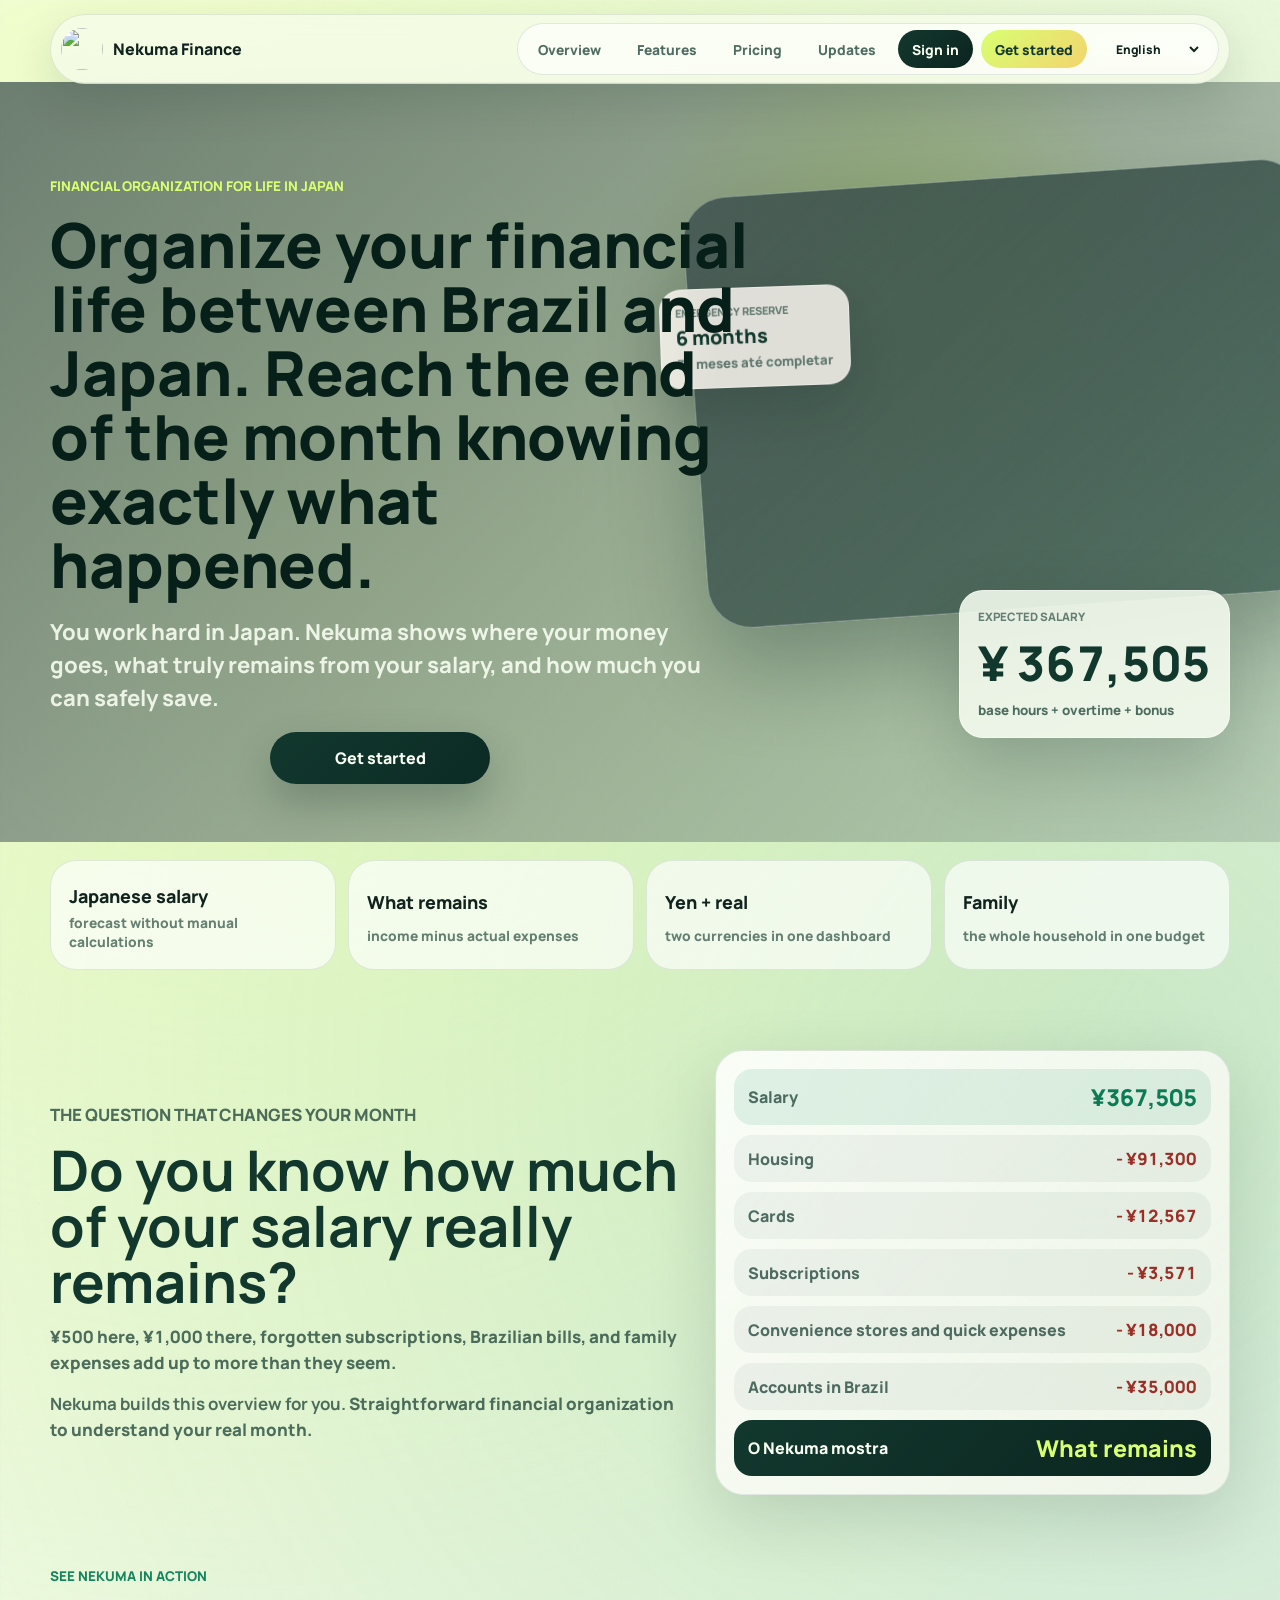
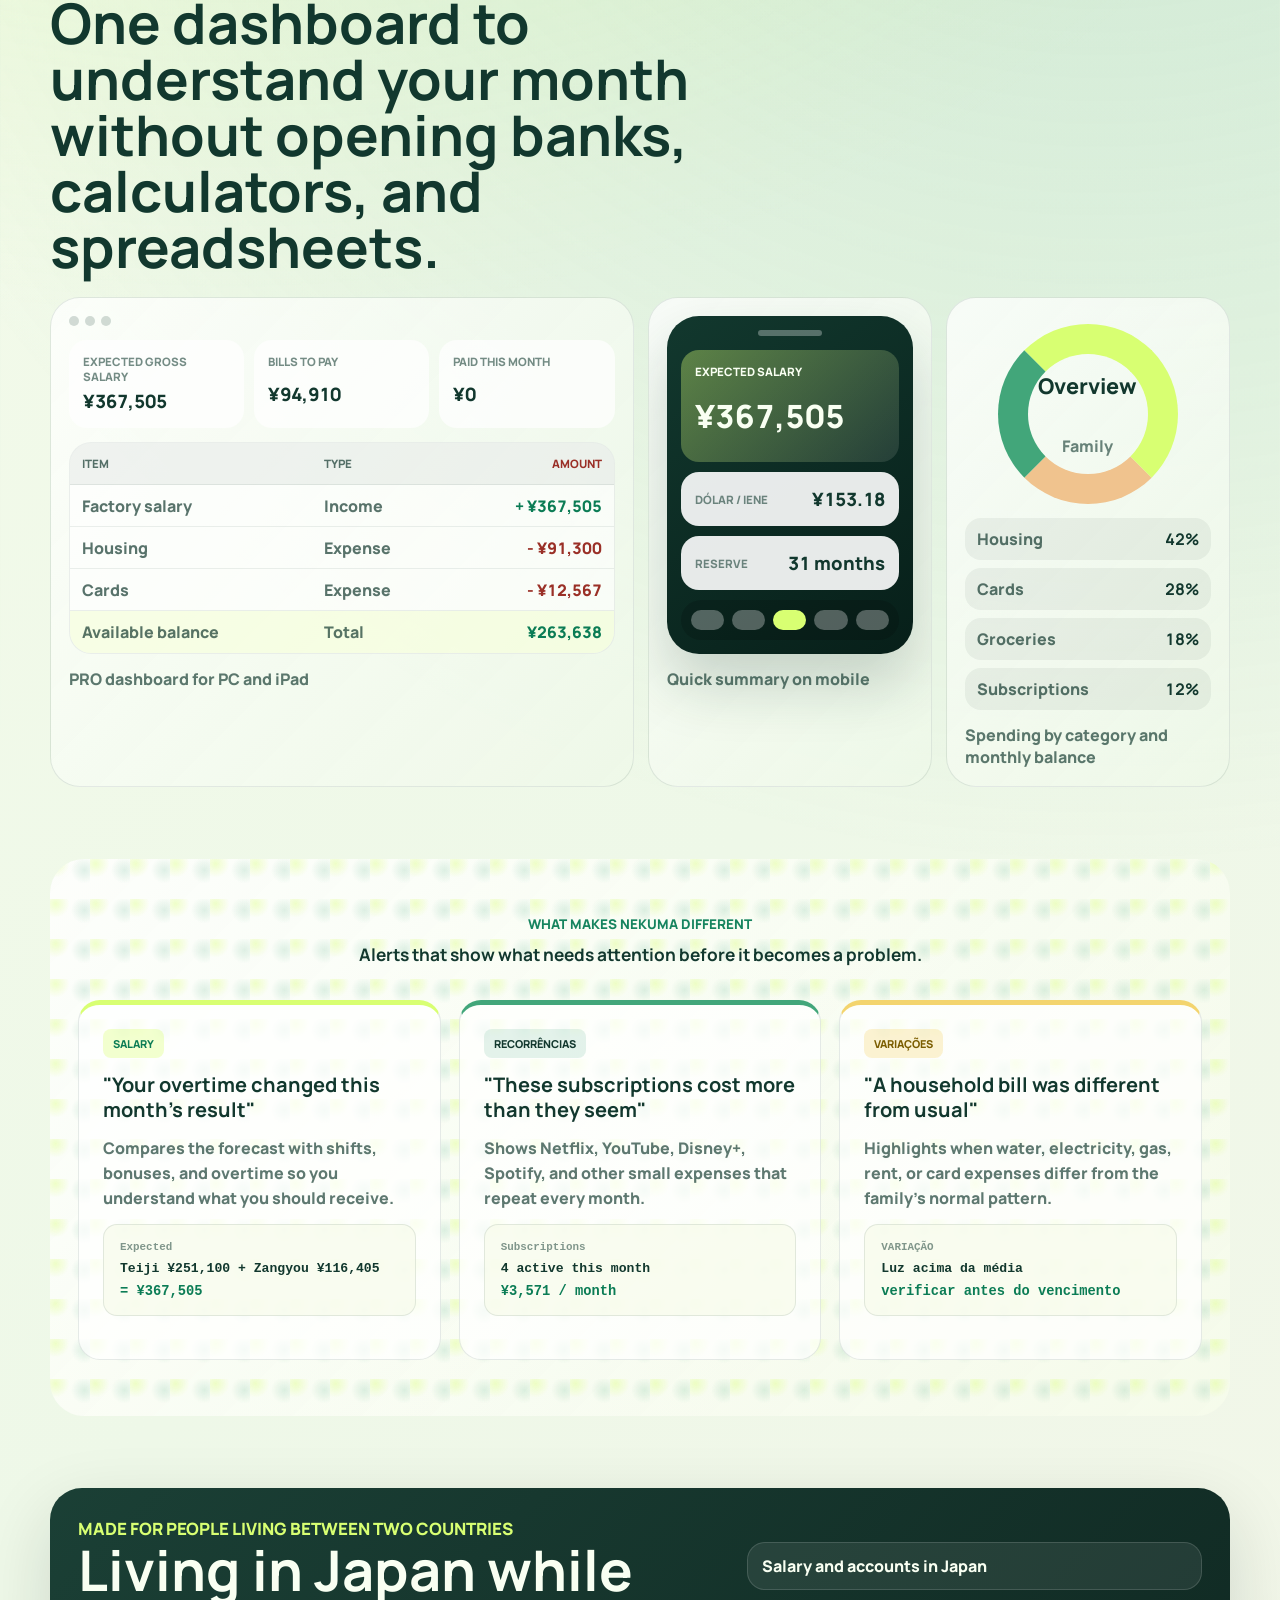
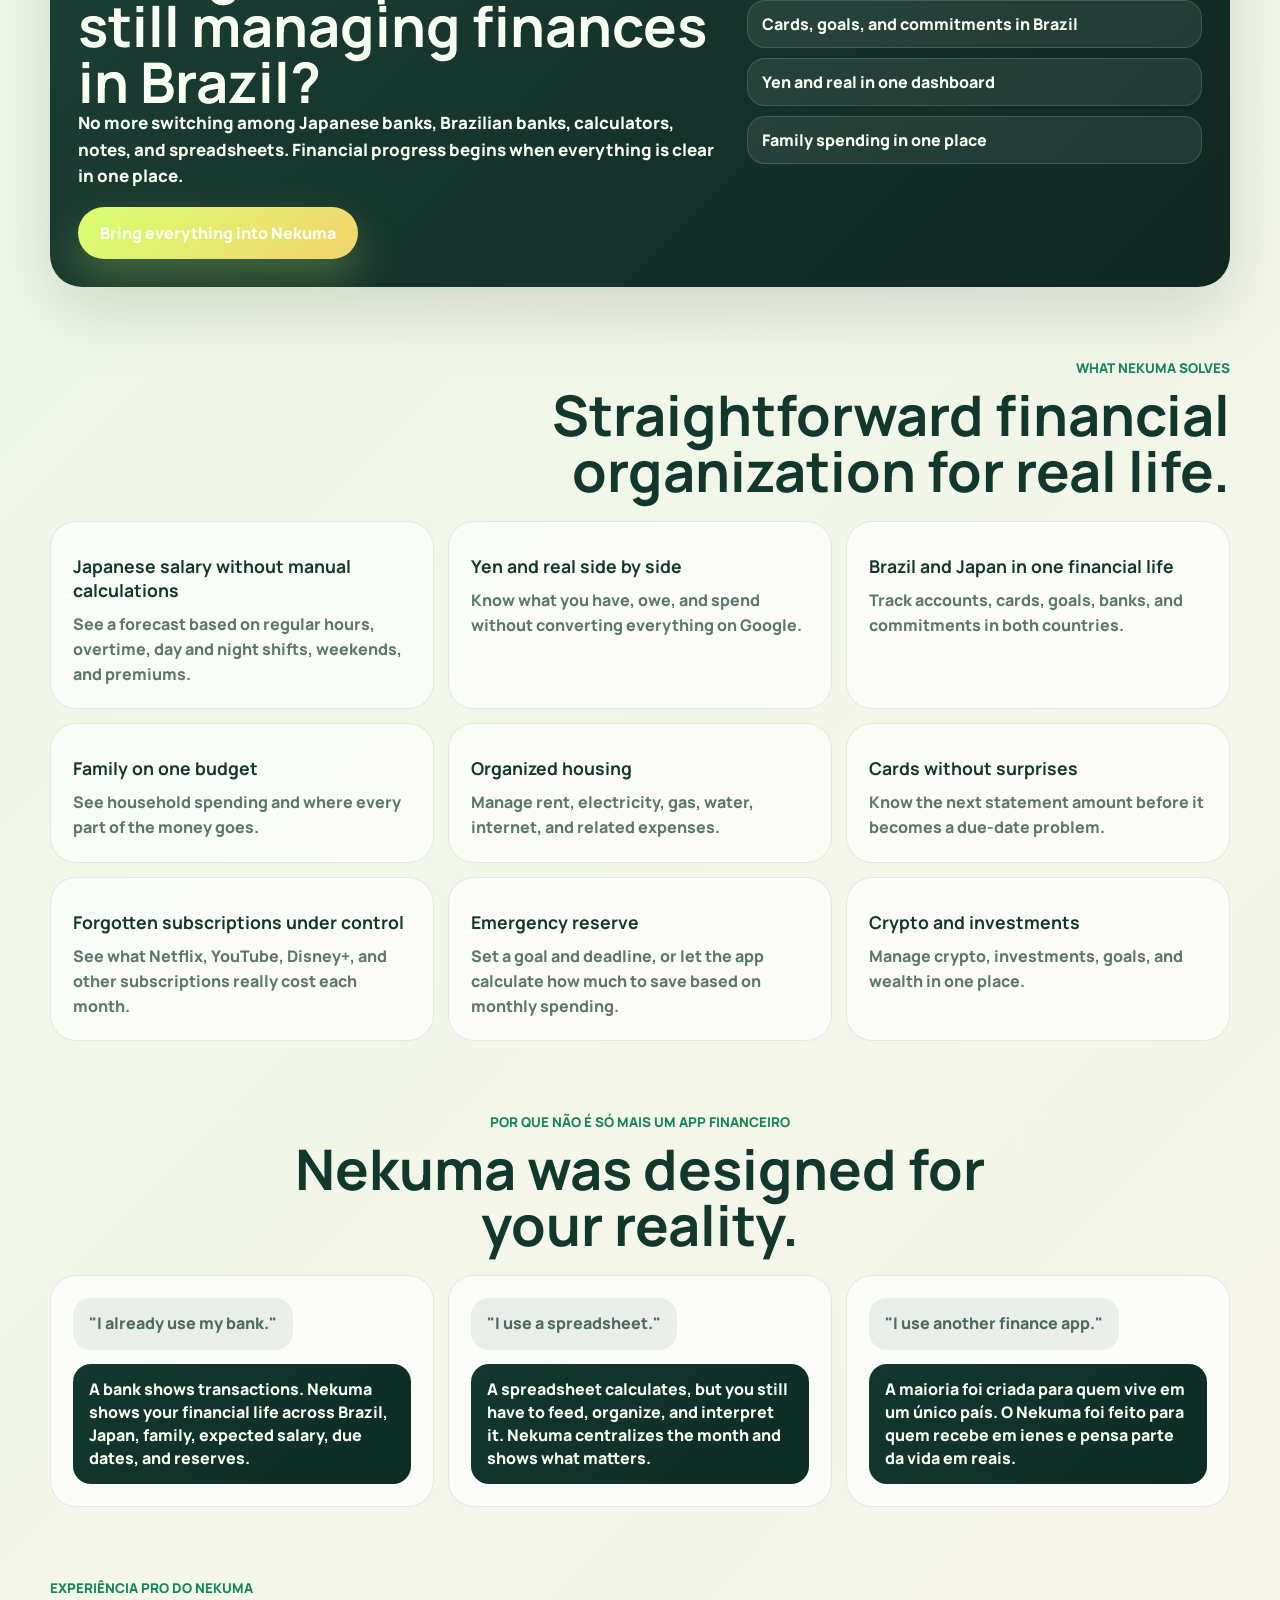
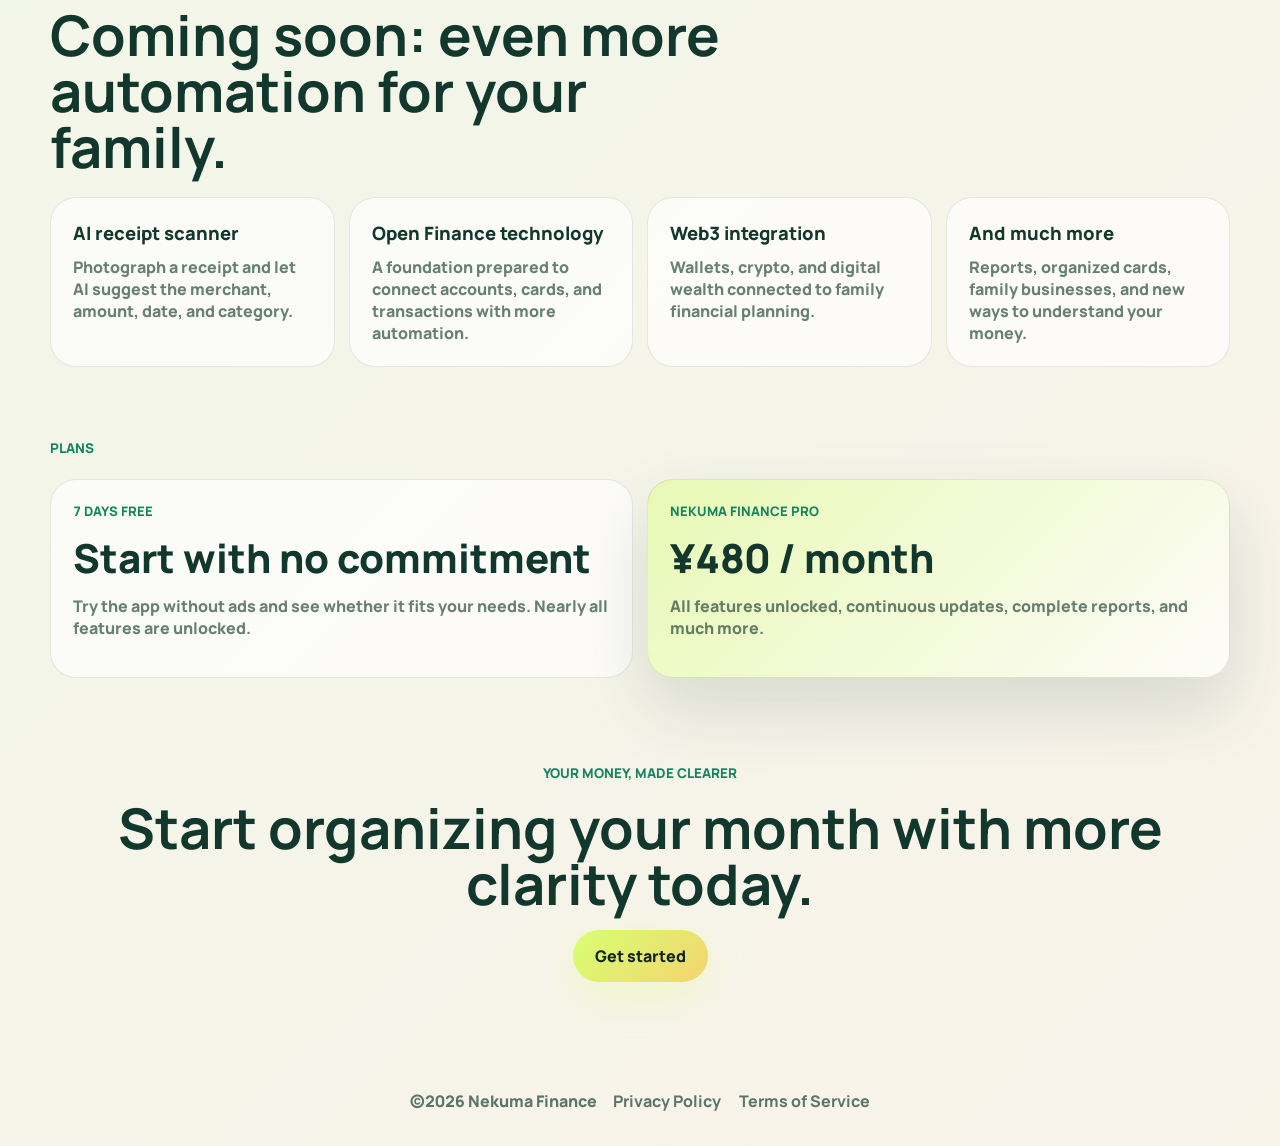
==== outputs/finance-pwa/index.html @ ac700a94 "Restrict app to official domains and redirect legacy URLs" ====
<!doctype html>
<html lang="pt-BR">
  <head>
    <meta charset="utf-8" />
    <script>
      if (["nekumafinance.app", "app.nekumafinance.app"].includes(window.location.hostname) && /(?:^#|&)(?:access_token|refresh_token|type=recovery)=?/.test(window.location.hash)) {
        window.location.replace("https://app.nekumafinance.app/app" + window.location.search + window.location.hash);
      } else if (!new URLSearchParams(window.location.search).has("home") && (window.location.hostname === "app.nekumafinance.app" || window.matchMedia("(display-mode: standalone)").matches || navigator.standalone)) {
        window.location.replace("./app.html" + (window.location.search || "?auth=login") + window.location.hash);
      }
    </script>
    <meta name="viewport" content="width=device-width, initial-scale=1, viewport-fit=cover" />
    <meta name="theme-color" content="#12382e" />
    <meta name="description" content="Nekuma Finance: controle financeiro familiar para brasileiros no Japão." />
    <title>Nekuma Finance | Organize Brasil e Japão</title>
    <link rel="manifest" href="./manifest.webmanifest" />
    <link rel="icon" href="./assets/nekuma-logo-192.png" type="image/png" />
    <link rel="apple-touch-icon" href="./assets/nekuma-logo-512.png" />
    <link rel="preconnect" href="https://fonts.googleapis.com" />
    <link rel="preconnect" href="https://fonts.gstatic.com" crossorigin />
    <link href="https://fonts.googleapis.com/css2?family=Manrope:wght@500;650;750;850&display=swap" rel="stylesheet" />
    <link rel="stylesheet" href="./styles.css?v=266" />
  </head>
  <body class="landing-page">
    <header class="landing-nav">
      <a class="landing-brand" href="./index.html" aria-label="Nekuma Finance">
        <img src="./assets/nekuma-logo-192.png" alt="" />
        <span>Nekuma Finance</span>
      </a>
      <nav aria-label="Navegação da landing">
        <a href="#raiox">Raio-X</a>
        <a href="#recursos">Recursos</a>
        <a href="#precos">Preços</a>
        <a href="#updates">Updates</a>
        <a class="landing-login" href="./app.html?auth=login">Login</a>
        <a class="landing-signup" href="./app.html?auth=signup">Comece já</a>
        <span id="landing-language-slot"></span>
      </nav>
    </header>

    <main>
      <section class="landing-hero">
        <div class="landing-hero-bg" aria-hidden="true">
          <div class="landing-reserve-float">
            <span>Reserva de emergência</span>
            <strong>6 meses</strong>
            <small>31 meses até completar</small>
          </div>
          <div class="landing-screen landing-screen-main">
            <span>Salário previsto</span>
            <strong>¥ 367,505</strong>
            <small>teiji + zangyou + bonus</small>
          </div>
        </div>
        <div class="landing-hero-copy">
          <p class="landing-kicker">Organização financeira para brasileiros no Japão</p>
          <h1>Organize sua vida financeira entre Brasil e Japão. Chegue no fim do mês sabendo o que aconteceu.</h1>
          <p>Você trabalha duro no Japão. O Nekuma ajuda a descobrir para onde seu dinheiro está indo, quanto realmente sobra do salário e quanto pode guardar com segurança.</p>
          <div class="landing-actions">
            <a class="landing-primary" href="./app.html?auth=signup">Começar agora</a>
          </div>
        </div>
      </section>

      <section class="landing-trust" aria-label="Destaques do Nekuma">
        <div><span data-lucide="banknote"></span><strong>Salário japonês</strong><small>previsão sem conta na mão</small></div>
        <div><span data-lucide="circle-help"></span><strong>Quanto sobra</strong><small>entradas menos gastos reais</small></div>
        <div><span data-lucide="repeat-2"></span><strong>Iene + real</strong><small>duas moedas no mesmo painel</small></div>
        <div><span data-lucide="users"></span><strong>Família</strong><small>casa inteira no mesmo orçamento</small></div>
      </section>

      <section id="raiox" class="landing-rayx">
        <div class="landing-rayx-copy">
          <p class="landing-kicker">A pergunta que muda o mês</p>
          <h2>Você sabe quanto realmente sobra do seu salário?</h2>
          <p>Os ¥500 aqui, ¥1.000 ali, assinaturas esquecidas, contas do Brasil e gastos da família somam mais do que parecem.</p>
          <p><strong>O Nekuma faz esse raio-X para você.</strong> Organização financeira descomplicada para entender o mês de verdade.</p>
        </div>
        <div class="landing-salary-breakdown" aria-label="Exemplo de raio-x financeiro">
          <div class="salary-line is-income"><span>Salário</span><strong>¥367,505</strong></div>
          <div class="salary-line"><span>Moradia</span><strong>- ¥91,300</strong></div>
          <div class="salary-line"><span>Cartões</span><strong>- ¥12,567</strong></div>
          <div class="salary-line"><span>Assinaturas</span><strong>- ¥3,571</strong></div>
          <div class="salary-line"><span>Combini e gastos rápidos</span><strong>- ¥18,000</strong></div>
          <div class="salary-line"><span>Contas no Brasil</span><strong>- ¥35,000</strong></div>
          <div class="salary-line is-total"><span>O Nekuma mostra</span><strong>quanto sobra</strong></div>
        </div>
      </section>

      <section class="landing-app-views" aria-label="Imagens do app Nekuma">
        <div class="landing-section-head">
          <p class="landing-kicker">Veja o Nekuma em ação</p>
          <h2>Um painel para entender o mês sem abrir banco, calculadora e planilha.</h2>
        </div>
        <div class="landing-shot-grid">
          <article class="landing-shot is-dashboard">
            <div class="shot-bar"><span></span><span></span><span></span></div>
            <div class="shot-grid-top">
              <div><small>Salário bruto previsto</small><strong>¥367,505</strong></div>
              <div><small>Contas a pagar</small><strong>¥94,910</strong></div>
              <div><small>Pago no mês</small><strong>¥0</strong></div>
            </div>
            <div class="landing-sheet-preview" aria-label="Planilha de entradas e saidas">
              <div><span>Item</span><span>Tipo</span><strong>Valor</strong></div>
              <div><span>Salário Fábrica</span><span>Entrada</span><strong class="positive">+ ¥367,505</strong></div>
              <div><span>Moradia</span><span>Saída</span><strong>- ¥91,300</strong></div>
              <div><span>Cartões</span><span>Saída</span><strong>- ¥12,567</strong></div>
              <div><span>Fôlego</span><span>Total</span><strong class="positive">¥263,638</strong></div>
            </div>
            <p>Dashboard PRO para PC e iPad</p>
          </article>
          <article class="landing-shot is-mobile">
            <div class="phone-shell">
              <div class="phone-notch"></div>
              <div class="phone-card"><small>Salário previsto</small><strong>¥367,505</strong></div>
              <div class="phone-row"><span>Dólar / Iene</span><strong>¥153.18</strong></div>
              <div class="phone-row"><span>Reserva</span><strong>31 meses</strong></div>
              <div class="phone-nav"><span></span><span></span><b></b><span></span><span></span></div>
            </div>
            <p>Resumo rápido no celular</p>
          </article>
          <article class="landing-shot is-family">
            <div class="family-ring"><strong>Raio-X</strong><span>Família</span></div>
            <div class="family-list">
              <span>Moradia <b>42%</b></span>
              <span>Cartões <b>28%</b></span>
              <span>Mercado <b>18%</b></span>
              <span>Assinaturas <b>12%</b></span>
            </div>
            <p>Gastos por categoria e fôlego do mês</p>
          </article>
        </div>
      </section>

      <section class="landing-detectores">
        <div class="landing-section-head align-center">
          <p class="landing-kicker">O que torna o Nekuma diferente</p>
          <h2>Alertas que mostram o que merece sua atenção antes de virar susto.</h2>
        </div>
        <div class="landing-detector-grid">
          <article>
            <span class="detector-tag cyan">Salário</span>
            <h3>"Seu zangyou mudou o resultado do mês"</h3>
            <p>Compara o previsto com a rotina de turno, bônus e horas extras para você entender quanto deve receber.</p>
            <div class="detector-terminal"><small>PREVISTO</small><strong>Teiji ¥251,100 + Zangyou ¥116,405</strong><b>= ¥367,505</b></div>
          </article>
          <article>
            <span class="detector-tag gold">Recorrências</span>
            <h3>"Essas assinaturas estão pesando mais do que parece"</h3>
            <p>Mostra Netflix, YouTube, Disney+, Spotify e outros gastos pequenos que se repetem todo mês.</p>
            <div class="detector-terminal"><small>ASSINATURAS</small><strong>4 ativas no mês</strong><b>¥3,571 / mês</b></div>
          </article>
          <article>
            <span class="detector-tag red">Variações</span>
            <h3>"A conta da casa veio diferente do normal"</h3>
            <p>Ajuda a enxergar quando água, luz, gás, aluguel ou cartão saem do padrão da família.</p>
            <div class="detector-terminal"><small>VARIAÇÃO</small><strong>Luz acima da média</strong><b>verificar antes do vencimento</b></div>
          </article>
        </div>
      </section>

      <section class="landing-country-block">
        <div>
          <p class="landing-kicker">Feito para quem vive entre dois países</p>
          <h2>Mora no Japão, mas ainda tem vida financeira no Brasil?</h2>
          <p>Chega de banco japonês + banco brasileiro + calculadora + bloco de notas + planilha. Sucesso financeiro começa quando tudo fica claro no mesmo lugar.</p>
        </div>
        <div class="landing-country-list">
          <span>Salário e contas no Japão</span>
          <span>Cartões, metas e compromissos no Brasil</span>
          <span>Iene e real no mesmo painel</span>
          <span>Gastos da família em um só lugar</span>
        </div>
        <a class="landing-primary" href="./app.html?auth=signup">Centralizar tudo no Nekuma</a>
      </section>

      <section id="recursos" class="landing-section align-right">
        <div class="landing-section-head align-right">
          <p class="landing-kicker">O que o Nekuma resolve</p>
          <h2>Organização financeira descomplicada para o mês real.</h2>
        </div>
        <div class="landing-feature-grid">
          <article><span data-lucide="factory"></span><h3>Salário japonês sem fazer conta na mão</h3><p>Veja uma previsão considerando teiji, zangyou, turno diurno, noturno, sábado, domingo e adicionais.</p></article>
          <article><span data-lucide="refresh-cw"></span><h3>Iene e real lado a lado</h3><p>Saiba quanto tem, quanto deve e quanto está gastando sem ficar convertendo tudo no Google.</p></article>
          <article><span data-lucide="map"></span><h3>Brasil e Japão na mesma vida financeira</h3><p>Acompanhe contas, cartões, metas, bancos e compromissos dos dois países.</p></article>
          <article><span data-lucide="users"></span><h3>Família no mesmo orçamento</h3><p>Veja quanto a casa gasta e onde cada parte do dinheiro está indo.</p></article>
          <article><span data-lucide="home"></span><h3>Moradia organizada</h3><p>Tenha controle sobre aluguel, luz, gás, água, internet e outros gastos relacionados.</p></article>
          <article><span data-lucide="credit-card"></span><h3>Cartões sem surpresa</h3><p>Saiba o valor da próxima fatura antes de ela virar problema no dia do vencimento.</p></article>
          <article><span data-lucide="calendar-check"></span><h3>Assinaturas esquecidas sob controle</h3><p>Veja quanto Netflix, YouTube, Disney+ e outras assinaturas realmente custam por mês.</p></article>
          <article><span data-lucide="shield-alert"></span><h3>Reserva de emergência</h3><p>Estipule uma meta e prazo, ou deixe o app calcular quanto guardar baseado nos gastos do mês.</p></article>
          <article><span data-lucide="line-chart"></span><h3>Cripto e investimentos</h3><p>Tenha controle das suas criptos, investimentos, metas e patrimônio em um só lugar.</p></article>
        </div>
      </section>

      <section class="landing-objections">
        <div class="landing-section-head align-center">
          <p class="landing-kicker">Por que não é só mais um app financeiro</p>
          <h2>O Nekuma foi pensado para a sua realidade.</h2>
        </div>
        <div class="landing-qa-grid">
          <article><div class="qa-user">"Já controlo pelo banco."</div><div class="qa-app">O banco mostra movimentações. O Nekuma mostra sua vida financeira: Brasil, Japão, família, salário previsto, vencimentos e reserva.</div></article>
          <article><div class="qa-user">"Uso uma planilha."</div><div class="qa-app">A planilha calcula. Você ainda precisa alimentar, organizar e interpretar tudo. O Nekuma centraliza o mês e apresenta o que importa.</div></article>
          <article><div class="qa-user">"Uso outro aplicativo financeiro."</div><div class="qa-app">A maioria foi criada para quem vive em um único país. O Nekuma foi feito para quem recebe em ienes e pensa parte da vida em reais.</div></article>
        </div>
      </section>

      <section id="updates" class="landing-section landing-roadmap">
        <div class="landing-section-head">
          <p class="landing-kicker">Experiência PRO do Nekuma</p>
          <h2>Em breve, ainda mais automação para sua família.</h2>
        </div>
        <div class="landing-roadmap-grid">
          <article><strong>Scanner de recibos com IA</strong><span>Tire foto do recibo e deixe a IA sugerir mercado, valor, data e categoria.</span></article>
          <article><strong>Tecnologia Open Finance</strong><span>Uma base preparada para conectar contas, cartões e movimentações com mais automação.</span></article>
          <article><strong>Integração Web3</strong><span>Carteiras, criptos e patrimônio digital conectados ao planejamento financeiro da família.</span></article>
          <article><strong>Muito mais</strong><span>Relatórios, cards organizados, negócios familiares e novas formas de enxergar seu dinheiro.</span></article>
        </div>
      </section>

      <section id="precos" class="landing-section">
        <div class="landing-section-head">
          <p class="landing-kicker">Planos</p>
        </div>
        <div class="landing-price-grid two-plans">
          <article>
            <span>7 dias grátis</span>
            <strong>Comece sem compromisso</strong>
            <p>Teste o aplicativo sem anúncios. Teste suas funcionalidades, se o app se encaixa perfeitamente às suas necessidades e atende às suas expectativas. Quase todas as funcionalidades liberadas.</p>
          </article>
          <article class="is-featured">
            <span>Nekuma Finance PRO</span>
            <strong>¥480/mês</strong>
            <p>Todas as funcionalidades liberadas. Aplicativo sempre atualizado com novas atualizações. Contas familiares sincronizadas, relatórios completos e muito mais.</p>
          </article>
        </div>
      </section>

      <section class="landing-final">
        <p class="landing-kicker">Seu dinheiro mais claro</p>
        <h2>Comece hoje a organizar seu mês com mais clareza.</h2>
        <a class="landing-primary" href="./app.html?auth=signup">Começar agora</a>
      </section>
    </main>

    <footer class="landing-footer">
      <span>©2026 Nekuma Finance</span>
      <nav aria-label="Informações legais">
        <a href="./privacy.html">Política de Privacidade</a>
        <a href="./terms.html">Termos de Serviço</a>
      </nav>
    </footer>

    <script src="./i18n.js?v=266"></script>
    <script src="https://cdn.jsdelivr.net/npm/lucide@latest/dist/umd/lucide.min.js"></script>
    <script>
      const languageSlot = document.getElementById("landing-language-slot");
      if (languageSlot && window.NekumaI18n) languageSlot.innerHTML = window.NekumaI18n.languageSelector("landing-language-selector");
      document.addEventListener("change", (event) => {
        if (!event.target.matches("[data-public-language]")) return;
        window.NekumaI18n.setPublicLanguage(event.target.value);
        window.location.reload();
      });
      if (window.NekumaI18n) window.NekumaI18n.translate(document.body);
      if (window.lucide) window.lucide.createIcons({ attrs: { "stroke-width": 2.25 } });
      if ("serviceWorker" in navigator && window.location.protocol !== "file:") {
        navigator.serviceWorker.register("./service-worker.js?v=266").catch(() => {});
      }
    </script>
  </body>
</html>
---- outputs/finance-pwa/styles.css ----
:root {
  color-scheme: light;
  --ink: #312c51;
  --ink-2: #48426d;
  --muted: #746d82;
  --line: #e3d8cf;
  --paper: #fffaf4;
  --paper-2: #f6efe7;
  --paper-3: #eadfd8;
  --gold: #f0c38e;
  --gold-2: #f4d1a7;
  --coral: #f1aa9b;
  --green: #42a67a;
  --red: #d95d4e;
  --blue: #6f75a8;
  --account-color: #42a67a;
  --account-color-rgb: 66, 166, 122;
  --shadow: 0 18px 50px rgba(49, 44, 81, 0.15);
  --nav-h: 68px;
  --radius: 8px;
  font-family: Inter, ui-sans-serif, system-ui, -apple-system, BlinkMacSystemFont, "Segoe UI", sans-serif;
}

* {
  box-sizing: border-box;
}

html {
  width: 100%;
  max-width: 100%;
  min-height: 100%;
  overflow-x: hidden;
  scroll-behavior: smooth;
  scroll-padding-top: 96px;
  background: var(--paper-2);
}

body {
  width: 100%;
  max-width: 100%;
  min-height: 100vh;
  margin: 0;
  overflow-x: hidden;
  color: var(--ink);
  background:
    linear-gradient(135deg, rgba(241, 170, 155, 0.18), transparent 34%),
    linear-gradient(180deg, #f3ede7 0%, #fff8ef 48%, #eee4da 100%);
}

button,
input,
select,
textarea {
  font: inherit;
}

button {
  cursor: pointer;
}

button:focus-visible,
input:focus-visible,
select:focus-visible,
textarea:focus-visible {
  outline: 3px solid rgba(245, 200, 76, 0.58);
  outline-offset: 2px;
}

.app-shell {
  width: min(100%, 1220px);
  max-width: 100%;
  min-height: 100vh;
  margin: 0 auto;
  padding: 16px 14px calc(var(--nav-h) + 22px);
  overflow-x: hidden;
}

.topbar {
  display: flex;
  align-items: center;
  justify-content: space-between;
  gap: 16px;
  margin-bottom: 16px;
}

.identity {
  display: flex;
  align-items: center;
  gap: 10px;
  min-width: 0;
}

.identity > div {
  min-width: 0;
}

.avatar {
  display: block;
  width: 42px;
  height: 42px;
  flex: 0 0 auto;
  border: 2px solid var(--ink);
  border-radius: 50%;
  background: #fffaf4;
  object-fit: cover;
}

.eyebrow,
.mini-label,
.metric-label {
  margin: 0;
  color: var(--muted);
  font-size: 0.74rem;
  font-weight: 750;
  letter-spacing: 0;
  text-transform: uppercase;
}

h1,
h2,
h3,
p {
  margin-top: 0;
}

h1 {
  margin-bottom: 0;
  font-size: clamp(1.28rem, 3vw, 1.65rem);
  line-height: 1.06;
  letter-spacing: 0;
}

.context-label {
  margin: 3px 0 0;
  color: var(--ink-2);
  font-size: 0.78rem;
  font-weight: 850;
}

h2 {
  margin-bottom: 12px;
  font-size: 1.08rem;
  letter-spacing: 0;
}

h3 {
  margin-bottom: 8px;
  font-size: 0.96rem;
  letter-spacing: 0;
}

.top-actions {
  display: flex;
  align-items: center;
  justify-content: flex-end;
  flex-wrap: wrap;
  gap: 8px;
}

.icon-button,
.nav-item,
.chip,
.month-button,
.small-action,
.primary-button,
.secondary-button,
.danger-button {
  border: 0;
  border-radius: var(--radius);
}

.icon-button {
  display: grid;
  width: 42px;
  height: 42px;
  place-items: center;
  color: var(--paper);
  background: var(--ink);
  box-shadow: 0 10px 26px rgba(17, 17, 15, 0.18);
  font-weight: 900;
}

.icon-button.soft {
  color: var(--ink);
  background: var(--gold);
}

.news-button {
  position: relative;
}

.news-button.has-unread {
  color: var(--ink);
  background: linear-gradient(135deg, #d9ff66, var(--gold));
}

.news-badge {
  position: absolute;
  top: -4px;
  right: -4px;
  display: grid;
  min-width: 18px;
  height: 18px;
  padding: 0 5px;
  place-items: center;
  border: 2px solid var(--paper);
  border-radius: 999px;
  color: var(--paper);
  background: var(--red);
  font-size: 0.62rem;
  font-weight: 950;
  line-height: 1;
}

.news-badge:empty {
  display: none;
}

.logout-button {
  display: none;
  width: auto;
  padding: 0 14px;
  border-radius: var(--radius);
  font-size: 0.82rem;
}

.mobile-refresh-button {
  display: grid;
}

.settings-refresh-button {
  display: flex;
  grid-column: 1 / -1;
  align-items: center;
  justify-content: center;
  gap: 10px;
  min-height: 54px;
  padding: 0 18px;
  border: 0;
  border-radius: var(--radius);
  color: #071f19;
  background: linear-gradient(135deg, #d8ff72, #f0c38e);
  box-shadow: 0 16px 36px rgba(216, 255, 114, 0.16);
  font-weight: 950;
}

.settings-refresh-button svg {
  width: 20px;
  height: 20px;
}

.settings-shortcuts {
  display: grid;
  gap: 10px;
  margin-bottom: 12px;
}

.settings-shortcut-button {
  display: flex;
  align-items: center;
  justify-content: space-between;
  gap: 12px;
  min-height: 48px;
  padding: 0 14px;
  border: 1px solid rgba(49, 44, 81, 0.1);
  border-radius: var(--radius);
  color: var(--ink);
  background: rgba(255, 250, 244, 0.74);
  font-weight: 900;
}

.settings-shortcut-button svg {
  width: 20px;
  height: 20px;
}

.online-mode .logout-button {
  display: grid;
}

.landing-page {
  min-height: 100vh;
  padding-top: 82px;
  color: var(--ink);
  background:
    radial-gradient(circle at 18% 8%, rgba(216, 255, 114, 0.38), transparent 26%),
    radial-gradient(circle at 86% 18%, rgba(66, 166, 122, 0.24), transparent 28%),
    linear-gradient(135deg, #f7fceb 0%, #eef8e8 44%, #f9f3ea 100%);
}

.landing-page a {
  color: inherit;
  text-decoration: none;
}

.landing-nav {
  position: fixed;
  top: 14px;
  left: 50%;
  z-index: 20;
  display: flex;
  align-items: center;
  justify-content: space-between;
  gap: 18px;
  width: min(1180px, calc(100% - 32px));
  margin: 0 auto;
  padding: 8px 10px;
  border: 1px solid rgba(18, 56, 46, 0.1);
  border-radius: 999px;
  background: rgba(247, 252, 235, 0.78);
  box-shadow: 0 18px 46px rgba(7, 31, 25, 0.12);
  backdrop-filter: blur(18px);
  transform: translateX(-50%);
}

.landing-brand {
  display: inline-flex;
  align-items: center;
  gap: 10px;
  font-size: 1rem;
  font-weight: 950;
}

.landing-brand img {
  width: 42px;
  height: 42px;
  border-radius: 50%;
  box-shadow: var(--shadow-soft);
}

.landing-nav nav {
  display: flex;
  align-items: center;
  gap: 8px;
  padding: 6px;
  border: 1px solid rgba(18, 56, 46, 0.1);
  border-radius: 999px;
  background: rgba(255, 255, 255, 0.58);
  box-shadow: var(--shadow-soft);
}

.landing-nav nav a {
  display: inline-grid;
  min-height: 38px;
  place-items: center;
  padding: 0 14px;
  border-radius: 999px;
  color: rgba(18, 56, 46, 0.74);
  font-size: 0.86rem;
  font-weight: 900;
}

.landing-nav .landing-login {
  color: #f8fff0;
  background: linear-gradient(135deg, #12382e, #0c241f);
}

.landing-nav .landing-signup {
  color: #12382e;
  background: linear-gradient(135deg, #d8ff72, #f3d46e);
}

.landing-hero {
  position: relative;
  display: grid;
  align-items: end;
  min-height: min(760px, calc(100vh - 82px));
  overflow: hidden;
  padding: 88px max(24px, calc((100vw - 1180px) / 2)) 58px;
}

.landing-hero-bg {
  position: absolute;
  inset: 0;
  overflow: hidden;
  background:
    linear-gradient(135deg, rgba(8, 34, 29, 0.58), rgba(8, 34, 29, 0.16)),
    radial-gradient(circle at 70% 22%, rgba(216, 255, 114, 0.46), transparent 24%),
    linear-gradient(120deg, rgba(255, 255, 255, 0.46), rgba(255, 255, 255, 0.1));
}

.landing-hero-bg::before {
  content: "";
  position: absolute;
  inset: 13% 1% auto auto;
  width: min(620px, 58vw);
  height: min(430px, 48vw);
  border: 1px solid rgba(255, 255, 255, 0.28);
  border-radius: 44px;
  background:
    linear-gradient(135deg, rgba(255, 255, 255, 0.2), rgba(255, 255, 255, 0.04)),
    linear-gradient(145deg, rgba(12, 36, 31, 0.88), rgba(18, 56, 46, 0.64));
  box-shadow: 0 42px 90px rgba(5, 24, 20, 0.28);
  transform: rotate(-4deg) translateX(8%);
}

.landing-fx-float,
.landing-credit-float,
.landing-calendar-float,
.landing-reserve-float {
  position: absolute;
  z-index: 1;
  display: grid;
  gap: 4px;
  border: 1px solid rgba(255, 255, 255, 0.34);
  box-shadow: 0 22px 60px rgba(5, 24, 20, 0.16);
  backdrop-filter: blur(16px);
}

.landing-fx-float {
  min-width: 150px;
  padding: 12px 14px;
  border-radius: 20px;
  background: rgba(255, 250, 244, 0.72);
}

.landing-fx-float span,
.landing-credit-float span,
.landing-calendar-float > span,
.landing-reserve-float span {
  color: rgba(18, 56, 46, 0.62);
  font-size: 0.68rem;
  font-weight: 950;
  text-transform: uppercase;
}

.landing-fx-float strong,
.landing-reserve-float strong {
  color: #12382e;
  font-size: 1.24rem;
  font-weight: 950;
}

.landing-fx-float.fx-one {
  top: 21%;
  right: 36%;
  transform: rotate(-5deg);
}

.landing-fx-float.fx-two {
  right: 10%;
  bottom: 30%;
  transform: rotate(4deg);
}

.landing-credit-float {
  width: 190px;
  min-height: 112px;
  padding: 16px;
  border-radius: 22px;
  color: #f9fff2;
  background:
    radial-gradient(circle at 80% 18%, rgba(216, 255, 114, 0.32), transparent 26%),
    linear-gradient(135deg, rgba(18, 56, 46, 0.94), rgba(5, 24, 20, 0.92));
}

.landing-credit-float strong {
  align-self: end;
  color: #f9fff2;
  font-size: 1rem;
  letter-spacing: 0.06em;
}

.landing-credit-float.card-one {
  top: 52%;
  right: 42%;
  transform: rotate(8deg);
}

.landing-credit-float.card-two {
  top: 14%;
  right: 8%;
  transform: rotate(-8deg);
}

.landing-calendar-float {
  left: 48%;
  bottom: 13%;
  min-width: 230px;
  padding: 14px;
  border-radius: 24px;
  background: rgba(255, 250, 244, 0.48);
  opacity: 0.74;
}

.landing-calendar-float div {
  display: grid;
  grid-template-columns: repeat(6, 1fr);
  gap: 6px;
}

.landing-calendar-float b,
.landing-calendar-float i {
  display: grid;
  min-height: 42px;
  place-items: center;
  border-radius: 14px;
  color: #f9fff2;
  background: linear-gradient(135deg, #42a67a, #17bd83);
  font-style: normal;
  font-size: 0.78rem;
  font-weight: 950;
}

.landing-calendar-float i {
  color: rgba(18, 56, 46, 0.72);
  background: rgba(255, 255, 255, 0.68);
}

.landing-reserve-float {
  right: min(34%, 430px);
  top: 27%;
  min-width: 190px;
  padding: 15px;
  border-radius: 22px;
  background: rgba(255, 250, 244, 0.82);
  transform: rotate(-2deg);
}

.landing-reserve-float small {
  color: rgba(18, 56, 46, 0.62);
  font-weight: 850;
}

.landing-screen {
  position: absolute;
  display: grid;
  gap: 6px;
  min-width: 240px;
  padding: 18px;
  border: 1px solid rgba(255, 255, 255, 0.42);
  border-radius: 24px;
  background: rgba(245, 252, 240, 0.88);
  box-shadow: 0 28px 70px rgba(5, 24, 20, 0.18);
}

.landing-screen span {
  color: rgba(18, 56, 46, 0.62);
  font-size: 0.72rem;
  font-weight: 950;
  text-transform: uppercase;
}

.landing-screen strong {
  color: #12382e;
  font-size: clamp(1.8rem, 4vw, 3rem);
  font-weight: 950;
}

.landing-screen small {
  color: rgba(18, 56, 46, 0.72);
  font-weight: 850;
}

.landing-screen-main {
  right: max(24px, calc((100vw - 1180px) / 2));
  bottom: 104px;
}

.landing-screen-side {
  right: max(250px, calc((100vw - 760px) / 2));
  top: 130px;
}

.landing-hero-copy {
  position: relative;
  z-index: 1;
  display: grid;
  gap: 18px;
  max-width: 720px;
  color: #f9fff2;
}

.landing-kicker {
  margin: 0;
  color: #16845f;
  font-size: 0.84rem;
  font-weight: 950;
  text-transform: uppercase;
}

.landing-hero-copy .landing-kicker,
.landing-country-block .landing-kicker {
  color: #d8ff72;
}

.landing-hero h1 {
  margin: 0;
  max-width: 720px;
  font-size: clamp(2.25rem, 4.85vw, 4.35rem);
  line-height: 1.03;
  letter-spacing: 0;
}

.landing-hero-copy > p:not(.landing-kicker) {
  max-width: 660px;
  margin: 0;
  color: rgba(249, 255, 242, 0.88);
  font-size: clamp(1.05rem, 2.2vw, 1.38rem);
  font-weight: 750;
  line-height: 1.5;
}

.landing-actions {
  display: flex;
  flex-wrap: wrap;
  gap: 12px;
}

.landing-hero .landing-actions {
  justify-content: center;
  max-width: 660px;
}

.landing-hero .landing-primary {
  min-width: 220px;
  color: #f9fff2;
  background: linear-gradient(135deg, #12382e, #0b2b24);
  box-shadow: 0 18px 42px rgba(7, 31, 25, 0.24);
}

.landing-hero-pills {
  display: flex;
  flex-wrap: wrap;
  gap: 8px;
}

.landing-hero-pills span {
  display: inline-grid;
  min-height: 34px;
  place-items: center;
  padding: 0 12px;
  border: 1px solid rgba(255, 255, 255, 0.24);
  border-radius: 999px;
  color: #f9fff2;
  background: rgba(255, 255, 255, 0.12);
  font-size: 0.82rem;
  font-weight: 900;
}

.landing-primary,
.landing-secondary {
  display: inline-grid;
  min-height: 52px;
  place-items: center;
  padding: 0 22px;
  border-radius: 999px;
  font-weight: 950;
}

.landing-primary {
  color: #12382e;
  background: linear-gradient(135deg, #d8ff72, #f3d46e);
  box-shadow: 0 18px 42px rgba(216, 255, 114, 0.25);
}

.landing-secondary {
  border: 1px solid rgba(255, 255, 255, 0.36);
  color: #f9fff2;
  background: rgba(255, 255, 255, 0.12);
}

.landing-trust,
.landing-section,
.landing-rayx,
.landing-app-views,
.landing-country-block,
.landing-objections,
.landing-demo,
.landing-final,
.landing-footer {
  width: min(1180px, calc(100% - 32px));
  margin: 0 auto;
}

.landing-footer nav,
.legal-footer nav { display: flex; flex-wrap: wrap; gap: 18px; }
.landing-footer a,
.legal-footer a { color: inherit; font-weight: 750; text-decoration: none; }
.landing-footer a:hover,
.legal-footer a:hover { text-decoration: underline; }

.legal-page { min-height: 100vh; margin: 0; color: #173d32; background: #f3f7f4; font-family: "Manrope", sans-serif; }
.legal-nav { position: sticky; top: 0; z-index: 5; display: flex; min-height: 72px; padding: 0 max(24px, calc((100vw - 1080px) / 2)); align-items: center; justify-content: space-between; border-bottom: 1px solid #cbdcd2; background: rgba(243, 247, 244, .94); backdrop-filter: blur(14px); }
.legal-nav .landing-brand { color: #173d32; text-decoration: none; }
.legal-login { padding: 10px 16px; border: 1px solid #aac6b7; border-radius: 7px; color: #173d32; font-weight: 800; text-decoration: none; background: #fff; }
.legal-shell { width: min(100% - 40px, 920px); margin: 0 auto; padding: 64px 0 80px; }
.legal-hero { padding: 0 0 38px; border-bottom: 1px solid #bfd3c8; }
.legal-hero p { margin: 0 0 10px; color: #278365; font-size: 13px; font-weight: 850; text-transform: uppercase; }
.legal-hero h1 { margin: 0 0 14px; color: #12382e; font-size: clamp(34px, 5vw, 58px); line-height: 1.05; letter-spacing: 0; }
.legal-hero span { color: #5d786c; font-size: 13px; }
.legal-content { padding-top: 20px; }
.legal-content section { padding: 26px 0; border-bottom: 1px solid #d5e2db; }
.legal-content h2 { margin: 0 0 12px; color: #173d32; font-size: 19px; line-height: 1.35; }
.legal-content p,
.legal-content li { color: #48675a; font-size: 15px; line-height: 1.75; }
.legal-content p { margin: 0; }
.legal-content p + p { margin-top: 12px; }
.legal-content ul { display: grid; gap: 8px; margin: 0; padding-left: 22px; }
.legal-content a { color: #176b50; font-weight: 750; }
.legal-footer { display: flex; width: min(100% - 40px, 920px); margin: 0 auto; padding: 28px 0 42px; align-items: center; justify-content: space-between; gap: 20px; border-top: 1px solid #bfd3c8; color: #587267; font-size: 13px; }

@media (max-width: 620px) {
  .legal-nav { min-height: 64px; padding: 0 18px; }
  .legal-nav .landing-brand span { font-size: 14px; }
  .legal-login { padding: 8px 12px; font-size: 13px; }
  .legal-shell { width: min(100% - 32px, 920px); padding: 42px 0 56px; }
  .legal-hero h1 { font-size: 36px; }
  .legal-content section { padding: 22px 0; }
  .legal-footer { width: min(100% - 32px, 920px); align-items: flex-start; flex-direction: column; }
}

.landing-rayx {
  display: grid;
  grid-template-columns: minmax(0, 0.9fr) minmax(330px, 0.72fr);
  gap: 22px;
  align-items: center;
  padding: 72px 0 0;
}

.landing-rayx-copy {
  display: grid;
  gap: 14px;
}

.landing-rayx h2,
.landing-country-block h2,
.landing-objections h2,
.landing-app-views h2 {
  margin: 0;
  color: #12382e;
  font-size: clamp(2rem, 5vw, 3.5rem);
  line-height: 1;
}

.landing-rayx-copy p,
.landing-country-block p {
  margin: 0;
  color: rgba(18, 56, 46, 0.72);
  font-size: 1.06rem;
  font-weight: 800;
  line-height: 1.55;
}

.landing-salary-breakdown {
  display: grid;
  gap: 10px;
  padding: 18px;
  border: 1px solid rgba(18, 56, 46, 0.1);
  border-radius: 28px;
  background:
    linear-gradient(135deg, rgba(255, 255, 255, 0.86), rgba(255, 250, 244, 0.64));
  box-shadow: var(--shadow);
}

.salary-line {
  display: flex;
  align-items: center;
  justify-content: space-between;
  gap: 12px;
  padding: 12px 14px;
  border-radius: 18px;
  background: rgba(18, 56, 46, 0.05);
  color: rgba(18, 56, 46, 0.72);
  font-weight: 900;
}

.salary-line strong {
  color: #9a3027;
  font-size: 1.06rem;
  font-weight: 950;
}

.salary-line.is-income {
  background: rgba(66, 166, 122, 0.14);
}

.salary-line.is-income strong {
  color: #0b7c55;
  font-size: 1.45rem;
}

.salary-line.is-total {
  color: #f9fff2;
  background: linear-gradient(135deg, #12382e, #0b251f);
}

.salary-line.is-total strong {
  color: #d8ff72;
  font-size: 1.45rem;
}

.landing-app-views {
  padding: 72px 0 0;
}

.landing-shot-grid {
  display: grid;
  grid-template-columns: minmax(0, 1.15fr) minmax(260px, 0.56fr) minmax(260px, 0.56fr);
  gap: 14px;
}

.landing-shot {
  display: grid;
  align-content: start;
  gap: 14px;
  min-height: 360px;
  padding: 18px;
  overflow: hidden;
  border: 1px solid rgba(18, 56, 46, 0.1);
  border-radius: 30px;
  background:
    linear-gradient(135deg, rgba(255, 255, 255, 0.76), rgba(238, 248, 232, 0.7));
  box-shadow: var(--shadow-soft);
}

.landing-shot p {
  margin: auto 0 0;
  color: rgba(18, 56, 46, 0.68);
  font-weight: 900;
}

.shot-bar {
  display: flex;
  gap: 6px;
}

.shot-bar span {
  width: 10px;
  height: 10px;
  border-radius: 50%;
  background: rgba(18, 56, 46, 0.18);
}

.shot-grid-top {
  display: grid;
  grid-template-columns: repeat(3, minmax(0, 1fr));
  gap: 10px;
}

.shot-grid-top div,
.phone-card,
.phone-row {
  display: grid;
  gap: 4px;
  padding: 14px;
  border-radius: 18px;
  background: rgba(255, 255, 255, 0.72);
}

.shot-grid-top small,
.phone-card small,
.phone-row span {
  color: rgba(18, 56, 46, 0.58);
  font-size: 0.72rem;
  font-weight: 950;
  text-transform: uppercase;
}

.shot-grid-top strong,
.phone-card strong,
.phone-row strong {
  color: #12382e;
  font-size: 1.15rem;
  font-weight: 950;
}

.landing-sheet-preview {
  display: grid;
  overflow: hidden;
  border: 1px solid rgba(18, 56, 46, 0.08);
  border-radius: 22px;
  background: rgba(255, 255, 255, 0.62);
}

.landing-sheet-preview div {
  display: grid;
  grid-template-columns: minmax(0, 1.1fr) minmax(86px, 0.55fr) minmax(104px, 0.72fr);
  gap: 10px;
  align-items: center;
  min-height: 42px;
  padding: 0 12px;
  border-bottom: 1px solid rgba(18, 56, 46, 0.08);
}

.landing-sheet-preview div:first-child {
  color: rgba(18, 56, 46, 0.56);
  background: rgba(18, 56, 46, 0.06);
  font-size: 0.72rem;
  font-weight: 950;
  text-transform: uppercase;
}

.landing-sheet-preview div:last-child {
  border-bottom: 0;
  background: rgba(216, 255, 114, 0.16);
}

.landing-sheet-preview span {
  min-width: 0;
  overflow: hidden;
  color: rgba(18, 56, 46, 0.7);
  font-weight: 850;
  text-overflow: ellipsis;
  white-space: nowrap;
}

.landing-sheet-preview strong {
  color: #9a3027;
  font-weight: 950;
  text-align: right;
}

.landing-sheet-preview strong.positive {
  color: #0b7c55;
}

.phone-shell {
  display: grid;
  gap: 10px;
  width: min(100%, 260px);
  margin: 0 auto;
  padding: 14px;
  border-radius: 32px;
  background: linear-gradient(145deg, #12382e, #071f19);
  box-shadow: 0 30px 60px rgba(18, 56, 46, 0.2);
}

.phone-notch {
  width: 64px;
  height: 6px;
  margin: 0 auto 4px;
  border-radius: 999px;
  background: rgba(255, 255, 255, 0.3);
}

.phone-card {
  min-height: 112px;
  color: #f9fff2;
  background: linear-gradient(135deg, rgba(216, 255, 114, 0.38), rgba(255, 255, 255, 0.1));
}

.phone-card small,
.phone-card strong {
  color: #f9fff2;
}

.phone-card strong {
  font-size: 2rem;
}

.phone-row {
  grid-template-columns: 1fr auto;
  align-items: center;
  background: rgba(255, 255, 255, 0.9);
}

.phone-nav {
  display: grid;
  grid-template-columns: repeat(5, 1fr);
  gap: 8px;
  padding: 10px;
  border-radius: 22px;
  background: rgba(0, 0, 0, 0.16);
}

.phone-nav span,
.phone-nav b {
  height: 20px;
  border-radius: 999px;
  background: rgba(255, 255, 255, 0.3);
}

.phone-nav b {
  background: #d8ff72;
}

.family-ring {
  display: grid;
  place-items: center;
  width: 180px;
  height: 180px;
  margin: 8px auto 0;
  border: 30px solid #d8ff72;
  border-left-color: #42a67a;
  border-bottom-color: #f0c38e;
  border-radius: 50%;
  text-align: center;
}

.family-ring strong {
  color: #12382e;
  font-size: 1.35rem;
  font-weight: 950;
}

.family-ring span {
  color: rgba(18, 56, 46, 0.62);
  font-weight: 900;
}

.family-list {
  display: grid;
  gap: 8px;
}

.family-list span {
  display: flex;
  justify-content: space-between;
  gap: 12px;
  padding: 10px 12px;
  border-radius: 16px;
  background: rgba(18, 56, 46, 0.06);
  color: rgba(18, 56, 46, 0.7);
  font-weight: 900;
}

.family-list b {
  color: #12382e;
}

.landing-detectores {
  width: min(1180px, calc(100% - 32px));
  margin: 72px auto 0;
  padding: 56px 28px;
  border-radius: 34px;
  color: #12382e;
  background:
    radial-gradient(circle at 14% 12%, rgba(216, 255, 114, 0.36), transparent 28%),
    radial-gradient(circle at 86% 28%, rgba(66, 166, 122, 0.16), transparent 30%),
    linear-gradient(135deg, rgba(255, 255, 255, 0.82), rgba(247, 252, 235, 0.72));
  background-size: 40px 40px, 40px 40px, auto;
  box-shadow: var(--shadow-soft);
}

.landing-detectores h2 {
  color: #12382e;
}

.landing-detector-grid {
  display: grid;
  grid-template-columns: repeat(3, minmax(0, 1fr));
  gap: 18px;
}

.landing-detector-grid article {
  display: grid;
  align-content: start;
  gap: 14px;
  min-height: 360px;
  padding: 24px;
  border: 1px solid rgba(18, 56, 46, 0.1);
  border-top: 5px solid #d8ff72;
  border-radius: 22px;
  background: rgba(255, 255, 255, 0.72);
  box-shadow: var(--shadow-soft);
}

.landing-detector-grid article:nth-child(2) {
  border-top-color: #42a67a;
}

.landing-detector-grid article:nth-child(3) {
  border-top-color: #f3d46e;
}

.detector-tag {
  justify-self: start;
  padding: 7px 10px;
  border-radius: 8px;
  font-size: 0.68rem;
  font-weight: 950;
  text-transform: uppercase;
}

.detector-tag.cyan {
  color: #0b7c55;
  background: rgba(216, 255, 114, 0.34);
}

.detector-tag.gold {
  color: #12382e;
  background: rgba(66, 166, 122, 0.14);
}

.detector-tag.red {
  color: #7b5d00;
  background: rgba(243, 212, 110, 0.3);
}

.landing-detector-grid h3 {
  margin: 0;
  color: #12382e;
  font-size: 1.25rem;
  line-height: 1.25;
}

.landing-detector-grid p {
  margin: 0;
  color: rgba(18, 56, 46, 0.68);
  font-weight: 800;
  line-height: 1.55;
}

.detector-terminal {
  display: grid;
  gap: 8px;
  margin-top: auto;
  padding: 16px;
  border: 1px solid rgba(18, 56, 46, 0.1);
  border-radius: 14px;
  background: rgba(247, 252, 235, 0.76);
  font-family: ui-monospace, SFMono-Regular, Consolas, monospace;
}

.detector-terminal small {
  color: rgba(18, 56, 46, 0.52);
  font-size: 0.68rem;
  font-weight: 900;
}

.detector-terminal strong {
  color: #12382e;
  font-size: 0.82rem;
}

.detector-terminal b {
  color: #0b7c55;
  font-size: 0.86rem;
}

.landing-country-block {
  display: grid;
  grid-template-columns: minmax(0, 1fr) minmax(310px, 0.7fr);
  gap: 18px;
  align-items: center;
  margin-top: 72px;
  padding: 28px;
  border-radius: 32px;
  color: #f9fff2;
  background:
    linear-gradient(135deg, rgba(18, 56, 46, 0.96), rgba(6, 31, 25, 0.96));
  box-shadow: var(--shadow);
}

.landing-country-block h2,
.landing-country-block p {
  color: #f9fff2;
}

.landing-country-list {
  display: grid;
  gap: 10px;
}

.landing-country-list span {
  padding: 12px 14px;
  border: 1px solid rgba(255, 255, 255, 0.14);
  border-radius: 18px;
  background: rgba(255, 255, 255, 0.08);
  font-weight: 900;
}

.landing-country-block .landing-primary {
  grid-column: 1 / -1;
  justify-self: start;
}

.landing-objections {
  padding: 72px 0 0;
}

.landing-qa-grid {
  display: grid;
  grid-template-columns: repeat(3, minmax(0, 1fr));
  gap: 14px;
}

.landing-qa-grid article {
  display: grid;
  gap: 14px;
  align-content: start;
  padding: 22px;
  border: 1px solid rgba(18, 56, 46, 0.1);
  border-radius: 26px;
  background: rgba(255, 255, 255, 0.66);
  box-shadow: var(--shadow-soft);
}

.qa-user,
.qa-app {
  padding: 14px 16px;
  border-radius: 18px;
  font-weight: 900;
  line-height: 1.45;
}

.qa-user {
  justify-self: start;
  max-width: 92%;
  color: rgba(18, 56, 46, 0.72);
  background: rgba(18, 56, 46, 0.07);
}

.qa-app {
  justify-self: end;
  color: #f9fff2;
  background: linear-gradient(135deg, #12382e, #0c2c25);
}

.landing-trust {
  display: grid;
  grid-template-columns: repeat(4, minmax(0, 1fr));
  gap: 12px;
  padding: 18px 0 8px;
}

.landing-trust div,
.landing-feature-grid article,
.landing-roadmap-grid article,
.landing-price-grid article,
.landing-device {
  border: 1px solid rgba(18, 56, 46, 0.1);
  border-radius: 26px;
  background: rgba(255, 255, 255, 0.66);
  box-shadow: var(--shadow-soft);
}

.landing-trust div {
  display: grid;
  gap: 5px;
  padding: 18px;
}

.landing-trust svg {
  width: 30px;
  height: 30px;
  margin-bottom: 8px;
  color: #16845f;
  filter: drop-shadow(0 10px 18px rgba(22, 132, 95, 0.14));
}

.landing-trust strong {
  font-size: 1.12rem;
  font-weight: 950;
}

.landing-trust small,
.landing-roadmap-grid span,
.landing-price-grid p {
  color: rgba(18, 56, 46, 0.64);
  font-weight: 800;
}

.landing-trust small {
  font-size: 0.86rem;
}

.landing-section {
  padding: 72px 0 0;
}

.landing-section-head {
  display: grid;
  gap: 10px;
  max-width: 690px;
  margin-bottom: 22px;
}

.landing-section-head.align-center {
  margin-right: auto;
  margin-left: auto;
  text-align: center;
}

.landing-section.align-right .landing-section-head,
.landing-section-head.align-right {
  margin-left: auto;
  text-align: right;
}

.landing-section h2,
.landing-demo h2,
.landing-final h2 {
  margin: 0;
  color: #12382e;
  font-size: clamp(2rem, 5vw, 3.5rem);
  line-height: 1;
}

.landing-feature-grid,
.landing-roadmap-grid,
.landing-price-grid {
  display: grid;
  gap: 14px;
}

.landing-feature-grid {
  grid-template-columns: repeat(3, minmax(0, 1fr));
}

.landing-feature-grid article,
.landing-roadmap-grid article,
.landing-price-grid article {
  display: grid;
  align-content: start;
  gap: 10px;
  padding: 22px;
}

.landing-feature-grid svg {
  width: 28px;
  height: 28px;
  color: #16845f;
}

.landing-feature-grid h3 {
  margin: 0;
  color: #12382e;
  font-size: 1.1rem;
}

.landing-feature-grid p,
.landing-demo p {
  margin: 0;
  color: rgba(18, 56, 46, 0.68);
  font-weight: 780;
  line-height: 1.55;
}

.landing-demo {
  display: grid;
  grid-template-columns: minmax(0, 0.95fr) minmax(320px, 0.58fr);
  gap: 22px;
  align-items: center;
  padding: 72px 0 0;
}

.landing-demo > div:first-child {
  display: grid;
  gap: 14px;
}

.landing-device {
  display: grid;
  gap: 12px;
  padding: 22px;
  background:
    linear-gradient(145deg, rgba(18, 56, 46, 0.94), rgba(10, 34, 29, 0.98));
}

.landing-device-top {
  width: 70px;
  height: 7px;
  margin: 0 auto 4px;
  border-radius: 999px;
  background: rgba(255, 255, 255, 0.36);
}

.landing-device-card,
.landing-device-row {
  display: flex;
  align-items: center;
  justify-content: space-between;
  gap: 14px;
  padding: 16px;
  border-radius: 20px;
  background: rgba(255, 255, 255, 0.09);
  color: #f9fff2;
}

.landing-device-card {
  display: grid;
  align-items: start;
  min-height: 120px;
  background: linear-gradient(135deg, rgba(216, 255, 114, 0.28), rgba(255, 255, 255, 0.08));
}

.landing-device span {
  color: rgba(249, 255, 242, 0.74);
  font-size: 0.82rem;
  font-weight: 900;
}

.landing-device strong {
  font-size: 1.24rem;
  font-weight: 950;
}

.landing-device-card strong {
  font-size: 2.4rem;
}

.landing-roadmap-grid {
  grid-template-columns: repeat(4, minmax(0, 1fr));
}

.landing-roadmap-grid strong,
.landing-price-grid strong {
  color: #12382e;
  font-size: 1.15rem;
  font-weight: 950;
}

.landing-price-grid {
  grid-template-columns: repeat(3, minmax(0, 1fr));
}

.landing-price-grid.two-plans {
  grid-template-columns: repeat(2, minmax(0, 1fr));
}

.landing-price-grid.single-plan {
  grid-template-columns: minmax(0, 1fr);
}

.landing-price-grid.single-plan article {
  justify-items: center;
  width: min(860px, 100%);
  margin: 0 auto;
  text-align: center;
}

.landing-price-grid article.is-featured {
  background:
    linear-gradient(135deg, rgba(216, 255, 114, 0.44), rgba(255, 255, 255, 0.72));
  box-shadow: 0 30px 70px rgba(18, 56, 46, 0.14);
}

.landing-price-grid article > span {
  color: #16845f;
  font-size: 0.82rem;
  font-weight: 950;
  text-transform: uppercase;
}

.landing-price-grid article strong {
  font-size: clamp(1.7rem, 4vw, 2.5rem);
}

.landing-final {
  display: grid;
  justify-items: center;
  gap: 18px;
  padding: 86px 0;
  text-align: center;
}

.landing-footer {
  display: flex;
  justify-content: center;
  gap: 16px;
  padding: 22px 0 34px;
  color: rgba(18, 56, 46, 0.68);
  font-weight: 850;
  text-align: center;
}

.main-view {
  display: grid;
  gap: 14px;
  min-width: 0;
  max-width: 100%;
}

.desktop-dashboard-shell,
.desktop-dashboard-top,
.desktop-dashboard-month-row,
.desktop-dashboard-column {
  display: contents;
}

.refresh-splash {
  position: fixed;
  inset: 0;
  z-index: 1000;
  display: grid;
  place-items: center;
  pointer-events: none;
  opacity: 0;
  background:
    radial-gradient(circle at 50% 38%, rgba(216, 255, 114, 0.18), transparent 30%),
    rgba(6, 20, 17, 0.62);
  backdrop-filter: blur(14px);
  transition: opacity 180ms ease;
}

.refresh-splash.is-visible {
  pointer-events: auto;
  opacity: 1;
}

.refresh-splash-card {
  display: grid;
  gap: 12px;
  place-items: center;
  color: #fffdf7;
  font-weight: 900;
  text-transform: uppercase;
  letter-spacing: 0;
}

.refresh-splash-card img {
  width: 86px;
  height: 86px;
  border-radius: 50%;
  box-shadow: 0 24px 60px rgba(6, 20, 17, 0.36);
  animation: refresh-logo-spin 1.15s linear infinite;
}

@keyframes refresh-logo-spin {
  to {
    transform: rotate(360deg);
  }
}

.auth-mode .topbar,
.auth-mode .top-actions,
.auth-mode .bottom-nav {
  display: none;
}

.auth-mode {
  background:
    radial-gradient(circle at 18% 8%, rgba(106, 198, 255, 0.24), transparent 32%),
    radial-gradient(circle at 88% 12%, rgba(197, 255, 103, 0.18), transparent 28%),
    linear-gradient(145deg, #071f19 0%, #10233a 52%, #16111f 100%);
}

.auth-panel {
  display: grid;
  grid-template-columns: 1fr;
  gap: 14px;
  width: min(100%, 980px);
  margin: 6vh auto 0;
}

.auth-card {
  padding: 20px;
  border: 0;
  border-radius: 28px;
  color: #fffaf4;
  background:
    radial-gradient(circle at 86% 0%, rgba(197, 255, 103, 0.16), transparent 30%),
    linear-gradient(160deg, rgba(255, 250, 244, 0.16), rgba(255, 250, 244, 0.06)),
    rgba(7, 31, 25, 0.88);
  box-shadow: 0 20px 54px rgba(4, 14, 18, 0.24);
  backdrop-filter: blur(18px);
}

.auth-card .field label,
.auth-card .empty-state {
  color: rgba(255, 250, 244, 0.72);
}

.auth-card .field label small {
  color: rgba(255, 250, 244, 0.46);
  font-size: 0.72rem;
  font-weight: 800;
  text-transform: none;
}

.auth-connecting {
  display: grid;
  min-height: 220px;
  place-items: center;
}

.auth-connecting img {
  width: 82px;
  height: 82px;
  border-radius: 50%;
  object-fit: cover;
  box-shadow: 0 22px 52px rgba(4, 14, 18, 0.34);
  animation: refresh-logo-spin 1.15s linear infinite;
}

.auth-card .field input {
  border-color: rgba(255, 250, 244, 0.2);
  color: #fffaf4;
  background: rgba(255, 250, 244, 0.08);
}

.auth-card .field input::placeholder {
  color: rgba(255, 250, 244, 0.44);
}

.auth-card .primary-button {
  color: #071f19;
  background: linear-gradient(135deg, #cfff45, #5de6dc);
}

.auth-card .secondary-button {
  color: #fffaf4;
  border: 0;
  background: rgba(255, 255, 255, 0.12);
}

.auth-card-head {
  display: flex;
  align-items: flex-start;
  justify-content: space-between;
  gap: 12px;
  margin-bottom: 12px;
}

.auth-card-head h2 {
  margin: 3px 0 0;
  color: #fffaf4;
  font-size: 1.35rem;
}

.auth-card-head.compact {
  margin: 0 0 10px;
}

.auth-kicker {
  margin: 0;
  color: #cfff45;
  font-size: 0.76rem;
  font-weight: 850;
  text-transform: uppercase;
}

.auth-visual {
  position: relative;
  isolation: isolate;
  display: grid;
  align-content: center;
  min-height: 340px;
  padding: 22px;
  overflow: hidden;
  border-radius: 30px;
  color: #fffaf4;
  background:
    radial-gradient(circle at 74% 20%, rgba(83, 181, 255, 0.9), transparent 22%),
    radial-gradient(circle at 24% 82%, rgba(197, 255, 103, 0.48), transparent 25%),
    linear-gradient(152deg, #11445b 0%, #1746c7 48%, #03040a 100%);
  box-shadow: 0 24px 64px rgba(4, 14, 18, 0.28);
}

.auth-visual::before {
  content: "";
  position: absolute;
  inset: auto -18% -28% -18%;
  z-index: -1;
  height: 62%;
  border-radius: 50%;
  background:
    radial-gradient(circle at 36% 34%, rgba(255, 255, 255, 0.22), transparent 22%),
    linear-gradient(135deg, rgba(255, 255, 255, 0.22), rgba(14, 28, 78, 0.48));
  transform: rotate(-8deg);
}

.auth-visual h2 {
  max-width: 320px;
  margin: 4px 0 0;
  color: #fffaf4;
  font-size: clamp(1.55rem, 8vw, 2.7rem);
  line-height: 0.98;
}

.auth-brand-mark {
  display: block;
  width: 52px;
  height: 52px;
  border-radius: 50%;
  background: #fffaf4;
  object-fit: cover;
}

.auth-preview-card {
  display: grid;
  gap: 3px;
  width: min(100%, 280px);
  margin-top: 28px;
  padding: 15px;
  border-radius: 22px;
  color: #071f19;
  background: linear-gradient(135deg, rgba(255, 255, 255, 0.92), rgba(207, 255, 69, 0.72));
  box-shadow: 0 16px 40px rgba(4, 14, 18, 0.18);
}

.auth-preview-card span,
.auth-preview-card small {
  font-size: 0.76rem;
  font-weight: 850;
}

.auth-preview-card strong {
  font-size: 1.8rem;
  line-height: 1;
}

.auth-swatches {
  display: flex;
  gap: 8px;
  margin-top: 22px;
}

.auth-swatches span {
  width: 34px;
  height: 34px;
  border: 2px solid rgba(255, 250, 244, 0.22);
  border-radius: 50%;
}

.auth-divider {
  display: grid;
  grid-template-columns: 1fr auto 1fr;
  align-items: center;
  gap: 10px;
  margin: 18px 0 12px;
  color: rgba(255, 250, 244, 0.58);
  font-size: 0.76rem;
  font-weight: 850;
}

.auth-divider::before,
.auth-divider::after {
  height: 1px;
  content: "";
  background: rgba(255, 250, 244, 0.16);
}

.auth-error {
  margin: 0 0 10px;
  padding: 9px 10px;
  border: 1px solid rgba(217, 93, 78, 0.24);
  border-radius: var(--radius);
  color: #9a3027;
  background: #fff0ea;
  font-size: 0.84rem;
  font-weight: 800;
}

.toolbar {
  display: grid;
  grid-template-columns: 1fr;
  gap: 10px;
}

.month-switcher {
  display: grid;
  grid-template-columns: 42px 1fr 42px;
  align-items: center;
  gap: 8px;
}

.month-button {
  min-height: 42px;
  color: var(--ink);
  background: var(--paper);
  border: 1px solid var(--line);
  font-weight: 900;
}

.month-current {
  min-height: 42px;
  display: grid;
  place-items: center;
  border: 1px solid var(--line);
  border-radius: var(--radius);
  background: var(--paper);
  font-weight: 900;
}

.fx-strip {
  display: grid;
  grid-template-columns: repeat(2, minmax(0, 1fr));
  gap: 8px;
}

.fx-card {
  display: flex;
  align-items: center;
  justify-content: space-between;
  gap: 10px;
  min-height: 64px;
  padding: 10px;
  border: 1px solid rgba(49, 44, 81, 0.12);
  border-radius: var(--radius);
  background: rgba(255, 250, 244, 0.92);
  box-shadow: 0 10px 26px rgba(49, 44, 81, 0.08);
  backdrop-filter: blur(14px);
}

.fx-card > div {
  min-width: 0;
}

.fx-card strong {
  display: block;
  margin-top: 2px;
  color: var(--ink);
  font-size: clamp(1rem, 4vw, 1.25rem);
  line-height: 1;
  overflow: hidden;
  text-overflow: ellipsis;
  white-space: nowrap;
}

.google-auth-button {
  display: flex;
  width: 100%;
  min-height: 48px;
  align-items: center;
  justify-content: center;
  gap: 12px;
  border: 1px solid #b7cec2;
  border-radius: 8px;
  color: #173d32;
  background: rgba(255, 255, 255, .92);
  font: inherit;
  font-weight: 750;
  cursor: pointer;
}

.google-auth-button:hover { background: #fff; border-color: #7da693; }
.google-auth-button:focus-visible { outline: 2px solid #278365; outline-offset: 2px; }
.google-auth-mark { display: grid; width: 24px; height: 24px; place-items: center; border-radius: 50%; color: #fff; background: #4285f4; font-size: 14px; font-weight: 850; }
.auth-mode .auth-divider { margin: 18px 0; color: #647d71; }
.auth-mode .auth-divider span { flex: 0 0 auto; }

.auth-lead {
  margin: 0 0 16px;
  color: rgba(255, 250, 244, 0.74);
  font-size: 0.96rem;
  line-height: 1.45;
  font-weight: 750;
}

.auth-choice-grid {
  display: grid;
  gap: 10px;
}

.auth-choice {
  display: grid;
  grid-template-columns: auto minmax(0, 1fr);
  gap: 2px 12px;
  align-items: center;
  min-height: 76px;
  padding: 14px;
  border: 0;
  border-radius: 22px;
  color: #fffaf4;
  text-align: left;
  background: rgba(255, 255, 255, 0.1);
  box-shadow: inset 0 0 0 1px rgba(255, 255, 255, 0.08);
}

.auth-choice.primary {
  color: #071f19;
  background: linear-gradient(135deg, #cfff45, #5de6dc);
  box-shadow: 0 16px 34px rgba(93, 230, 220, 0.2);
}

.auth-choice svg {
  grid-row: 1 / span 2;
  width: 24px;
  height: 24px;
}

.auth-choice strong,
.auth-choice small {
  display: block;
  min-width: 0;
}

.auth-choice strong {
  font-size: 1rem;
}

.auth-choice small {
  color: currentColor;
  opacity: 0.68;
  font-size: 0.78rem;
  font-weight: 800;
}

.auth-feature-list {
  display: flex;
  flex-wrap: wrap;
  gap: 8px;
  margin-top: 16px;
}

.auth-feature-list span {
  display: inline-flex;
  align-items: center;
  gap: 6px;
  padding: 7px 9px;
  border-radius: 999px;
  color: rgba(255, 250, 244, 0.8);
  background: rgba(255, 255, 255, 0.09);
  font-size: 0.72rem;
  font-weight: 850;
}

.auth-feature-list svg {
  width: 15px;
  height: 15px;
}

.auth-back-link {
  margin-top: 12px;
  color: rgba(255, 250, 244, 0.8);
}

.auth-forgot-link {
  justify-self: start;
  min-height: 0;
  padding: 0;
  color: rgba(255, 250, 244, 0.72);
  font-size: 0.86rem;
}

.auth-footer-link {
  margin: 14px 0 0;
  color: rgba(255, 250, 244, 0.7);
  font-size: 0.92rem;
  font-weight: 800;
  text-align: center;
}

.auth-footer-link a {
  color: #cfff45;
  font-weight: 950;
  text-decoration: none;
}

.fx-change-pill {
  flex: 0 0 auto;
  display: inline-flex;
  align-items: center;
  justify-content: center;
  min-width: 72px;
  padding: 8px 10px;
  border-radius: 999px;
  color: var(--muted);
  background: rgba(49, 44, 81, 0.08);
  font-size: 0.78rem;
  font-weight: 950;
  line-height: 1;
  white-space: nowrap;
}

.fx-change-pill.positive {
  color: #077246;
  background: linear-gradient(135deg, rgba(176, 255, 126, 0.78), rgba(93, 236, 175, 0.72));
}

.fx-change-pill.negative {
  color: #9f2d25;
  background: linear-gradient(135deg, rgba(255, 218, 203, 0.9), rgba(255, 132, 116, 0.42));
}

.fx-change-pill.neutral {
  color: var(--muted);
  background: rgba(49, 44, 81, 0.08);
}

.fx-status-card {
  grid-column: auto;
  min-height: 56px;
}

.fx-status-card .small-action {
  flex: 0 0 auto;
  min-height: 30px;
  padding: 0 9px;
  font-size: 0.76rem;
}

.fx-status-card .row-meta {
  display: none;
}

.fx-converter-card {
  display: grid;
  grid-column: 1 / -1;
  gap: 8px;
}

.fx-converter-head {
  display: flex;
  align-items: center;
  justify-content: space-between;
  gap: 10px;
}

.fx-converter-head strong {
  color: #08764f;
  text-align: right;
}

.fx-converter-controls {
  display: grid;
  grid-template-columns: minmax(72px, 1fr) minmax(62px, 0.64fr) auto minmax(62px, 0.64fr);
  gap: 6px;
  align-items: center;
}

.fx-converter-controls input,
.fx-converter-controls select {
  width: 100%;
  min-width: 0;
  min-height: 34px;
  padding: 6px 8px;
  border: 1px solid rgba(49, 44, 81, 0.12);
  border-radius: 12px;
  color: var(--ink);
  background: rgba(255, 255, 255, 0.72);
  font-size: 0.82rem;
  font-weight: 900;
  touch-action: manipulation;
}

.fx-converter-controls span {
  color: var(--muted);
  font-weight: 950;
}

.hero-panel {
  display: flex;
  flex-direction: column;
  align-items: center;
  justify-content: center;
  min-height: 188px;
  gap: 8px;
  padding: 30px 16px;
  border-radius: var(--radius);
  color: var(--paper);
  text-align: center;
  background:
    linear-gradient(135deg, rgba(240, 195, 142, 0.16), rgba(241, 170, 155, 0.09)),
    var(--ink);
  box-shadow: var(--shadow);
}

.hero-title {
  margin: 0;
  color: rgba(255, 250, 240, 0.7);
  font-size: 0.8rem;
  font-weight: 750;
  text-transform: uppercase;
  letter-spacing: 0;
}

.hero-value {
  margin: 0;
  color: #9bc8a3;
  font-size: clamp(2.6rem, 10vw, 5rem);
  line-height: 0.98;
  font-weight: 950;
  letter-spacing: 0;
  white-space: normal;
  overflow-wrap: anywhere;
}

.content-panel.overview-card {
  padding: 0;
  overflow: hidden;
  color: var(--paper);
  border-color: rgba(255, 250, 240, 0.1);
  background:
    radial-gradient(circle at 80% 16%, rgba(240, 195, 142, 0.24), transparent 28%),
    linear-gradient(145deg, #312c51 0%, #48426d 54%, #2f4157 100%);
  box-shadow: var(--shadow);
}

.balance-overview {
  position: relative;
  display: grid;
  gap: 18px;
  padding: 20px;
  color: var(--paper);
}

.balance-redesign {
  gap: 12px;
  padding: 0;
  color: var(--ink);
}

.balance-overview.balance-redesign {
  grid-template-columns: 1fr;
  min-height: auto;
  padding: 0;
}

.balance-redesign .balance-copy {
  grid-row: auto;
}

.balance-redesign .balance-copy {
  gap: 10px;
}

.balance-redesign .balance-salary-card {
  grid-column: auto;
  align-self: stretch;
}

.balance-redesign .balance-salary-card {
  color: #12314f;
}

.balance-privacy-action {
  position: absolute;
  top: 14px;
  right: 14px;
  z-index: 2;
}

.balance-privacy-action .visibility-toggle {
  border-color: rgba(255, 250, 240, 0.2);
  color: var(--paper);
  background: rgba(255, 250, 240, 0.12);
  backdrop-filter: blur(12px);
}

.balance-copy {
  display: grid;
  align-content: center;
  gap: 12px;
  min-width: 0;
}

.balance-copy .hero-title {
  color: rgba(255, 250, 240, 0.72);
}

.balance-copy .hero-value {
  color: #9bc8a3;
  font-size: clamp(2.8rem, 11vw, 5.1rem);
}

.overview-mini-grid {
  display: grid;
  grid-template-columns: repeat(3, minmax(0, 1fr));
  gap: 8px;
}

.overview-mini-grid div {
  min-width: 0;
  padding: 10px;
  border: 1px solid rgba(255, 250, 240, 0.12);
  border-radius: var(--radius);
  background: rgba(255, 250, 240, 0.09);
}

.overview-mini-grid span {
  display: block;
  color: rgba(255, 250, 240, 0.66);
  font-size: 0.72rem;
  font-weight: 850;
  text-transform: uppercase;
}

.overview-mini-grid strong {
  display: block;
  margin-top: 4px;
  color: var(--paper);
  font-size: clamp(0.95rem, 4vw, 1.22rem);
  line-height: 1.08;
  overflow-wrap: anywhere;
}

.balance-account-badge {
  display: grid;
  grid-template-columns: auto minmax(0, 1fr);
  align-items: center;
  gap: 9px;
  width: fit-content;
  max-width: 100%;
  padding: 8px 10px;
  border: 1px solid rgba(var(--account-color-rgb), 0.44);
  border-radius: 999px;
  background: rgba(var(--account-color-rgb), 0.18);
}

.balance-account-badge strong,
.balance-account-badge small {
  display: block;
  overflow: hidden;
  text-overflow: ellipsis;
  white-space: nowrap;
}

.balance-account-badge strong {
  color: var(--paper);
  font-size: 0.82rem;
  line-height: 1.1;
}

.balance-account-badge small {
  margin-top: 2px;
  color: rgba(255, 250, 240, 0.66);
  font-size: 0.68rem;
  font-weight: 800;
}

.account-color-dot {
  display: inline-block;
  width: 12px;
  height: 12px;
  border-radius: 999px;
  background: var(--account-color);
  box-shadow: 0 0 0 4px rgba(var(--account-color-rgb), 0.18);
}

.balance-account-selector {
  display: flex;
  gap: 8px;
  max-width: 100%;
  padding: 2px 2px 6px;
  overflow-x: auto;
  scrollbar-width: none;
  scroll-snap-type: x proximity;
}

.balance-account-selector::-webkit-scrollbar {
  display: none;
}

.balance-account-option {
  display: inline-grid;
  grid-template-columns: auto auto;
  grid-template-rows: auto auto;
  align-items: center;
  column-gap: 8px;
  row-gap: 1px;
  flex: 0 0 auto;
  min-width: 122px;
  max-width: 190px;
  padding: 8px 10px;
  border: 1px solid rgba(255, 250, 240, 0.12);
  border-radius: 999px;
  color: rgba(255, 250, 240, 0.78);
  background: rgba(255, 250, 240, 0.08);
  scroll-snap-align: start;
}

.balance-account-option .account-color-dot {
  grid-row: 1 / span 2;
}

.balance-account-option span:not(.account-color-dot),
.balance-account-option small {
  min-width: 0;
  overflow: hidden;
  text-align: left;
  text-overflow: ellipsis;
  white-space: nowrap;
}

.balance-account-option span:not(.account-color-dot) {
  font-size: 0.78rem;
  font-weight: 900;
}

.balance-account-option small {
  color: rgba(255, 250, 240, 0.56);
  font-size: 0.66rem;
  font-weight: 800;
}

.balance-account-option.is-active {
  border-color: rgba(var(--account-color-rgb), 0.7);
  color: var(--paper);
  background: rgba(var(--account-color-rgb), 0.2);
  box-shadow: inset 0 1px 0 rgba(255, 255, 255, 0.08);
}

.overview-duo-grid {
  display: grid;
  grid-template-columns: repeat(2, minmax(0, 1fr));
  gap: 10px;
}

.overview-mini-card {
  min-width: 0;
  padding: 14px;
  border: 0;
  border-radius: 22px;
  background: rgba(255, 253, 247, 0.86);
  box-shadow: 0 14px 34px rgba(7, 31, 25, 0.08);
}

.overview-mini-card span {
  display: flex;
  align-items: center;
  gap: 6px;
  color: var(--muted);
  font-size: 0.72rem;
  font-weight: 900;
  text-transform: uppercase;
}

.overview-mini-card span svg,
.salary-estimate-card span svg {
  width: 14px;
  height: 14px;
  flex: 0 0 auto;
}

.overview-mini-card strong {
  display: block;
  margin-top: 6px;
  color: var(--ink);
  font-size: clamp(1.18rem, 4.8vw, 1.65rem);
  line-height: 1.05;
  overflow-wrap: anywhere;
}

.overview-mini-card.payable {
  background:
    radial-gradient(circle at 92% 10%, rgba(217, 93, 78, 0.13), transparent 28%),
    rgba(255, 253, 247, 0.9);
}

.overview-mini-card.paid {
  background:
    radial-gradient(circle at 92% 10%, rgba(66, 166, 122, 0.16), transparent 28%),
    rgba(255, 253, 247, 0.9);
}

.account-carousel-block {
  display: grid;
  gap: 10px;
  min-width: 0;
}

.account-carousel-title {
  display: flex;
  align-items: baseline;
  justify-content: space-between;
  gap: 10px;
  padding-right: 4px;
}

.account-carousel-title span {
  color: rgba(255, 250, 240, 0.72);
  font-size: 0.78rem;
  font-weight: 900;
  text-transform: uppercase;
}

.account-carousel-title small {
  color: rgba(255, 250, 240, 0.54);
  font-size: 0.72rem;
  font-weight: 850;
}

.account-swipe-carousel {
  display: flex;
  gap: 12px;
  width: 100%;
  max-width: 100%;
  padding: 4px 2px 12px 2px;
  overflow-x: auto;
  touch-action: pan-x;
  scrollbar-width: none;
  scroll-padding-inline: 2px;
  scroll-snap-type: x mandatory;
  perspective: 900px;
  -webkit-overflow-scrolling: touch;
}

.account-swipe-carousel::-webkit-scrollbar {
  display: none;
}

.account-swipe-carousel.single-card {
  padding-right: 2px;
  overflow: visible;
}

.account-swipe-carousel.single-card .account-swipe-card {
  flex-basis: 100%;
}

.account-carousel-dots {
  display: flex;
  justify-content: center;
  gap: 7px;
  padding: 0 14px 2px 0;
}

.account-carousel-dot {
  width: 7px;
  height: 7px;
  padding: 0;
  border: 0;
  border-radius: 999px;
  background: rgba(16, 35, 31, 0.18);
  box-shadow: none;
}

.account-carousel-dot.is-active {
  width: 22px;
  background: rgba(16, 35, 31, 0.5);
}

.account-swipe-card {
  position: relative;
  isolation: isolate;
  display: grid;
  flex: 0 0 100%;
  gap: 20px;
  min-width: 0;
  min-height: 198px;
  padding: 20px;
  overflow: hidden;
  border: 0;
  border-radius: 24px;
  color: var(--paper);
  background:
    linear-gradient(145deg, rgba(var(--account-color-rgb), 0.72), rgba(7, 26, 22, 0.94) 58%, rgba(6, 18, 31, 0.96)),
    var(--account-color);
  box-shadow: 0 20px 48px rgba(7, 31, 25, 0.18);
  cursor: pointer;
  opacity: 0.72;
  scroll-snap-align: start;
  transform: scale(0.94) translateY(6px) rotateY(-3deg);
  transform-origin: center left;
  transition: transform 0.28s ease, opacity 0.28s ease, box-shadow 0.28s ease, filter 0.28s ease;
}

.account-swipe-card:focus-visible {
  outline: 3px solid rgba(255, 250, 240, 0.72);
  outline-offset: 3px;
}

.account-swipe-card::before,
.account-swipe-card::after {
  content: "";
  position: absolute;
  z-index: -1;
  border-radius: 999px;
  pointer-events: none;
}

.account-swipe-card::before {
  top: -58px;
  right: -34px;
  width: 150px;
  height: 150px;
  border: 34px solid rgba(255, 255, 255, 0.18);
  background: rgba(var(--account-color-rgb), 0.42);
}

.account-swipe-card::after {
  left: -48px;
  bottom: -54px;
  width: 142px;
  height: 142px;
  background:
    radial-gradient(circle at 38% 38%, rgba(255, 255, 255, 0.18), transparent 36%),
    rgba(var(--account-color-rgb), 0.42);
}

.account-swipe-card > * {
  position: relative;
  z-index: 1;
}

.account-swipe-card.is-active {
  opacity: 1;
  filter: saturate(1.08);
  box-shadow: 0 24px 64px rgba(var(--account-color-rgb), 0.28), 0 18px 44px rgba(7, 31, 25, 0.2);
  transform: scale(1) translateY(0) rotateY(0);
}

.account-swipe-card.has-bank-art {
  place-items: stretch;
  background: rgba(7, 31, 25, 0.08);
}

.account-swipe-card.has-bank-art::before {
  display: block;
  inset: 0;
  width: auto;
  height: auto;
  border: 0;
  border-radius: inherit;
  background-image: var(--bank-card-bg);
  background-position: center;
  background-size: cover;
  opacity: 0.76;
}

.account-swipe-card.has-bank-art::after {
  display: none;
}

.account-swipe-card.has-bank-art .account-country-pill,
.account-swipe-card.has-bank-art .visibility-toggle {
  background: rgba(255, 255, 255, 0.18);
}

.account-swipe-card.has-bank-art .account-swipe-balance strong,
.account-swipe-card.has-bank-art .account-swipe-footline strong,
.account-swipe-card.has-bank-art .account-swipe-footline span,
.account-swipe-card.has-bank-art .account-swipe-top > strong {
  text-shadow: 0 8px 24px rgba(0, 0, 0, 0.22);
}

.account-swipe-card.has-bank-art .account-swipe-balance {
  justify-content: center;
  text-align: center;
}

.account-swipe-card.has-bank-art .account-swipe-balance > div {
  display: grid;
  justify-items: center;
}

.account-swipe-card.has-bank-art .visibility-toggle {
  position: absolute;
  right: 20px;
  top: 50%;
  transform: translateY(-50%);
}

.account-swipe-card.has-bank-art .account-swipe-footline {
  display: grid;
  justify-items: center;
  gap: 4px;
  text-align: center;
}

.account-swipe-card.has-bank-art .account-swipe-footline strong,
.account-swipe-card.has-bank-art .account-swipe-footline span {
  max-width: min(100%, 340px);
  text-align: center;
}

.account-swipe-top,
.account-swipe-balance,
.account-swipe-foot {
  display: flex;
  align-items: center;
  justify-content: space-between;
  gap: 12px;
  min-width: 0;
}

.account-country-pill {
  display: inline-flex;
  align-items: center;
  gap: 8px;
  min-width: 0;
  max-width: 58%;
  padding: 8px 10px;
  border-radius: 999px;
  color: var(--paper);
  background: rgba(255, 255, 255, 0.14);
  backdrop-filter: blur(10px);
  font-size: 0.74rem;
  font-weight: 950;
}

.country-flag {
  display: inline-grid;
  width: 22px;
  height: 22px;
  place-items: center;
  border-radius: 999px;
  background: rgba(255, 255, 255, 0.92);
  box-shadow: 0 4px 12px rgba(7, 31, 25, 0.16);
  font-size: 1rem;
  line-height: 1;
}

.account-swipe-top > strong {
  min-width: 0;
  color: rgba(255, 250, 240, 0.88);
  font-size: 0.88rem;
  text-align: right;
  text-overflow: ellipsis;
  overflow: hidden;
  white-space: nowrap;
}

.account-swipe-balance {
  align-items: end;
}

.account-swipe-balance > div,
.account-swipe-name,
.account-swipe-foot > div {
  min-width: 0;
}

.account-swipe-balance span,
.account-swipe-foot span {
  display: block;
  color: rgba(255, 250, 240, 0.66);
  font-size: 0.7rem;
  font-weight: 850;
  text-transform: uppercase;
}

.account-swipe-balance strong {
  display: block;
  margin-top: 4px;
  color: var(--paper);
  font-size: clamp(2.55rem, 9vw, 4.45rem);
  line-height: 0.96;
  font-weight: 850;
  overflow-wrap: anywhere;
}

.account-swipe-balance .money-converted {
  display: block;
  margin-top: 8px;
  color: rgba(255, 250, 240, 0.72);
  font-size: 0.98rem;
}

.account-swipe-card .visibility-toggle {
  flex: 0 0 auto;
  width: 42px;
  height: 42px;
  border-color: rgba(255, 250, 240, 0.18);
  color: var(--paper);
  background: rgba(255, 255, 255, 0.14);
  backdrop-filter: blur(10px);
}

.account-swipe-name strong,
.account-swipe-name small,
.account-swipe-foot strong {
  display: block;
  overflow: hidden;
  text-overflow: ellipsis;
  white-space: nowrap;
}

.account-swipe-name strong {
  color: var(--paper);
  font-size: 1rem;
  line-height: 1.1;
}

.account-swipe-name small {
  margin-top: 3px;
  color: rgba(255, 250, 240, 0.62);
  font-size: 0.72rem;
  font-weight: 800;
}

.account-swipe-footline {
  display: flex;
  align-items: end;
  justify-content: space-between;
  gap: 14px;
  min-width: 0;
  margin-top: auto;
}

.account-swipe-footline strong,
.account-swipe-footline span {
  display: block;
  min-width: 0;
  overflow: hidden;
  text-overflow: ellipsis;
  white-space: nowrap;
}

.account-swipe-footline strong {
  max-width: 48%;
  color: var(--paper);
  font-size: 1rem;
}

.account-swipe-footline span {
  color: rgba(255, 250, 240, 0.68);
  font-size: 0.76rem;
  font-weight: 800;
  text-align: right;
}

.account-swipe-foot {
  display: grid;
  grid-template-columns: 0.82fr 1fr 1fr;
  align-items: end;
}

.account-swipe-foot strong {
  margin-top: 4px;
  color: var(--ink);
  font-size: 0.82rem;
  line-height: 1.08;
}

.balance-pie-wrap {
  position: relative;
  min-height: 230px;
}

.balance-pie-wrap canvas {
  width: 100%;
  height: 230px;
}

.balance-pie-center {
  position: absolute;
  inset: 50% auto auto 50%;
  display: grid;
  width: 94px;
  transform: translate(-50%, -50%);
  place-items: center;
  text-align: center;
}

.balance-pie-center span {
  color: rgba(255, 250, 240, 0.66);
  font-size: 0.72rem;
  font-weight: 850;
  text-transform: uppercase;
}

.balance-pie-center strong {
  color: var(--paper);
  font-size: 1.5rem;
  line-height: 1;
  font-weight: 950;
}

.salary-card-row {
  display: flex;
  gap: 10px;
  min-width: 0;
  padding: 2px 12px 2px 0;
  overflow-x: auto;
  scrollbar-width: none;
  scroll-snap-type: x proximity;
}

.salary-card-row::-webkit-scrollbar {
  display: none;
}

.salary-estimate-card {
  display: grid;
  gap: 4px;
  align-self: end;
  flex: 0 0 calc(50% - 5px);
  min-width: 0;
  padding: 13px 15px;
  border: 0;
  border-radius: var(--radius);
  background:
    radial-gradient(circle at 86% 18%, rgba(var(--salary-color-rgb, 124, 196, 255), 0.22), transparent 34%),
    linear-gradient(135deg, rgba(30, 97, 184, 0.36), rgba(14, 48, 92, 0.24));
  box-shadow: 0 14px 34px rgba(86, 124, 155, 0.16);
  scroll-snap-align: start;
}

.salary-card-row.single-card .salary-estimate-card {
  flex-basis: 100%;
}

.salary-estimate-card {
  min-width: 0;
  overflow: hidden;
}

.salary-estimate-card span {
  display: flex;
  align-items: center;
  gap: 6px;
  color: rgba(233, 246, 255, 0.72);
  font-size: 0.72rem;
  font-weight: 850;
  text-transform: uppercase;
}

.salary-estimate-card strong {
  color: #9fd6ff;
  font-size: clamp(1.08rem, 4.8vw, 1.46rem);
  line-height: 1.08;
  overflow-wrap: anywhere;
}

.salary-formula {
  display: flex;
  align-items: end;
  flex-wrap: nowrap;
  gap: 5px;
  width: 100%;
  max-width: 100%;
  margin-top: 8px;
  overflow: hidden;
}

.salary-formula.has-bonus {
  gap: 4px;
}

.salary-formula div {
  flex: 1 1 0;
  min-width: 0;
}

.salary-formula em {
  display: block;
  margin-bottom: 2px;
  color: rgba(18, 49, 79, 0.58);
  font-size: 0.62rem;
  font-style: normal;
  font-weight: 900;
  line-height: 1;
  text-transform: lowercase;
}

.salary-formula strong {
  display: block;
  color: #12314f;
  font-size: clamp(0.72rem, 1.8vw, 1rem);
  line-height: 1;
  overflow: hidden;
  text-overflow: ellipsis;
  white-space: nowrap;
}

.salary-formula .is-total em {
  color: rgba(9, 122, 86, 0.72);
}

.salary-formula .is-total strong {
  color: #078257;
  font-size: clamp(0.92rem, 2.2vw, 1.26rem);
}

.salary-formula b {
  flex: 0 0 auto;
  padding-bottom: 1px;
  color: rgba(18, 49, 79, 0.58);
  font-size: 0.9rem;
  line-height: 1;
}

.salary-estimate-card.has-bonus .salary-formula strong {
  font-size: clamp(0.66rem, 1.45vw, 0.92rem);
}

.salary-estimate-card.has-bonus .salary-formula .is-total strong {
  font-size: clamp(0.82rem, 1.8vw, 1.14rem);
}

.salary-estimate-card.has-bonus .salary-formula b {
  font-size: 0.76rem;
}

.salary-total-converted {
  margin-top: 3px;
  color: rgba(18, 49, 79, 0.72);
  font-size: 0.78rem;
  font-weight: 850;
  line-height: 1.1;
  overflow-wrap: anywhere;
}

.salary-estimate-card small {
  color: rgba(233, 246, 255, 0.68);
  font-weight: 750;
}

.salary-card-footer {
  display: flex;
  align-items: center;
  justify-content: space-between;
  gap: 8px;
  min-width: 0;
}

.salary-card-footer small {
  min-width: 0;
  overflow: hidden;
  text-overflow: ellipsis;
  white-space: nowrap;
}

.salary-card-footer em {
  flex: 0 0 auto;
  color: rgba(18, 49, 79, 0.62);
  font-size: 0.72rem;
  font-style: normal;
  font-weight: 900;
}

.salary-confirm-button {
  flex: 0 0 auto;
  padding: 7px 10px;
  border: 1px solid rgba(var(--salary-color-rgb, 86, 124, 155), 0.28);
  border-radius: 999px;
  color: #12314f;
  background: rgba(255, 255, 255, 0.7);
  font-size: 0.7rem;
  font-weight: 950;
}

.balance-salary-card {
  min-height: auto;
  padding: 12px 14px;
  border-radius: 20px;
  background:
    radial-gradient(circle at 94% 8%, rgba(var(--salary-color-rgb, 120, 190, 255), 0.22), transparent 30%),
    linear-gradient(135deg, rgba(231, 244, 255, 0.96), rgba(214, 232, 255, 0.74));
  box-shadow: 0 16px 38px rgba(86, 124, 155, 0.16);
}

.balance-salary-card span {
  color: rgba(18, 49, 79, 0.66);
}

.balance-salary-card strong {
  color: #12314f;
  font-size: clamp(1.18rem, 4vw, 1.58rem);
}

.balance-salary-card small {
  color: rgba(18, 49, 79, 0.58);
}

.balance-salary-card.is-paid {
  background:
    radial-gradient(circle at 94% 8%, rgba(66, 166, 122, 0.18), transparent 30%),
    linear-gradient(135deg, rgba(237, 249, 239, 0.96), rgba(218, 241, 226, 0.8));
}

.balance-salary-card.is-paid .salary-card-footer em {
  color: #16815b;
}

.kpi-grid {
  display: grid;
  grid-template-columns: repeat(2, minmax(0, 1fr));
  gap: 10px;
}

.metric-card,
.content-panel,
.list-card {
  border: 0;
  border-radius: var(--radius);
  background: rgba(255, 250, 240, 0.82);
  box-shadow: 0 4px 14px rgba(40, 33, 20, 0.035);
}

.metric-card {
  min-height: 106px;
  padding: 13px;
}

.metric-value {
  margin: 7px 0 3px;
  font-size: clamp(1.12rem, 4.4vw, 1.55rem);
  line-height: 1;
  font-weight: 950;
  letter-spacing: 0;
  white-space: nowrap;
  overflow: hidden;
  text-overflow: ellipsis;
}

.metric-foot {
  margin: 0;
  color: var(--muted);
  font-size: 0.8rem;
  line-height: 1.35;
}

.money-converted {
  display: block;
  margin-top: 2px;
  color: #527066;
  font-size: 0.72rem;
  font-weight: 800;
  line-height: 1.15;
}

.card-foot .money-converted,
.wallet-total-glass .money-converted {
  color: rgba(255, 250, 240, 0.74);
}

.stack-card-footer .money-converted {
  display: inline;
  margin: 0 0 0 5px;
  color: rgba(255, 253, 247, 0.7);
  font-size: 0.72em;
  line-height: 1;
  white-space: nowrap;
}

.readonly-field {
  min-height: 42px;
  padding: 12px 14px;
  border: 1px solid var(--line);
  border-radius: var(--radius);
  background: rgba(255, 250, 240, 0.72);
  color: var(--ink);
  font-weight: 900;
}

.metric-card.warn {
  border-color: rgba(217, 93, 78, 0.28);
  background: #fff4ec;
}

.metric-card.good {
  border-color: rgba(66, 166, 122, 0.27);
  background: #eff9f1;
}

.content-panel {
  padding: 14px;
}

.panel-head {
  display: flex;
  align-items: center;
  justify-content: space-between;
  gap: 12px;
  margin-bottom: 10px;
}

.panel-head h2,
.panel-head h3 {
  margin: 0;
}

.panel-title-block {
  min-width: 0;
}

.panel-total {
  margin: 3px 0 0;
  color: var(--green);
  font-size: 0.76rem;
  font-weight: 900;
}

.small-action {
  min-height: 34px;
  padding: 0 10px;
  color: var(--ink);
  background: var(--gold);
  font-size: 0.82rem;
  font-weight: 850;
}

.small-action.dark {
  color: var(--paper);
  background: var(--ink);
}

.small-action.ghost {
  border: 1px solid var(--line);
  background: var(--paper);
}

.small-action.icon-action {
  min-width: 38px;
  padding: 0 12px;
  font-size: 1.05rem;
  line-height: 1;
}

.visibility-toggle {
  display: inline-grid;
  width: 38px;
  min-width: 38px;
  padding: 0;
  place-items: center;
}

.visibility-toggle span {
  width: 17px;
  height: 17px;
}

.hidden-details-note {
  display: grid;
  grid-template-columns: auto minmax(0, 1fr);
  align-items: center;
  gap: 10px;
  padding: 12px;
  border: 1px dashed rgba(16, 35, 31, 0.16);
  border-radius: 16px;
  color: var(--muted);
  background: rgba(255, 253, 247, 0.62);
}

.hidden-details-note > span {
  width: 20px;
  height: 20px;
  color: var(--green);
}

.hidden-details-note strong {
  display: block;
  color: var(--ink);
  font-size: 0.9rem;
}

.hidden-details-note p {
  margin: 2px 0 0;
  font-size: 0.82rem;
  font-weight: 750;
}

.goals-panel {
  background:
    radial-gradient(circle at 92% 10%, rgba(216, 255, 114, 0.18), transparent 28%),
    rgba(255, 253, 247, 0.84);
}

.goals-placeholder {
  display: grid;
  min-height: 110px;
  place-items: center;
  padding: 16px;
  border: 1px dashed rgba(16, 35, 31, 0.16);
  border-radius: 18px;
  color: var(--muted);
  background: rgba(255, 253, 247, 0.58);
  text-align: center;
}

.goals-placeholder span {
  width: 28px;
  height: 28px;
  margin-bottom: 8px;
  color: var(--green);
}

.goals-placeholder strong {
  display: block;
  color: var(--ink);
  font-size: 1rem;
}

.goals-placeholder p {
  margin: 5px auto 0;
  max-width: 520px;
  font-size: 0.82rem;
  line-height: 1.4;
}

.goals-grid {
  display: grid;
  grid-template-columns: repeat(auto-fit, minmax(250px, 1fr));
  gap: 12px;
}

.goal-card {
  display: grid;
  gap: 12px;
  min-width: 0;
  padding: 14px;
  border: 1px solid rgba(16, 35, 31, 0.12);
  border-radius: 20px;
  background:
    radial-gradient(circle at 88% 8%, rgba(216, 255, 114, 0.24), transparent 30%),
    linear-gradient(145deg, rgba(255, 253, 247, 0.94), rgba(249, 255, 239, 0.68));
  box-shadow: inset 4px 0 0 var(--goal-color), 0 12px 32px rgba(49, 44, 81, 0.08);
}

.goal-card-head {
  display: grid;
  grid-template-columns: auto minmax(0, 1fr) auto;
  align-items: center;
  gap: 10px;
}

.goal-icon {
  display: grid;
  width: 38px;
  height: 38px;
  place-items: center;
  border-radius: 15px;
  color: var(--ink);
  background: linear-gradient(135deg, rgba(216, 255, 114, 0.92), rgba(240, 195, 142, 0.72));
  box-shadow: inset 0 0 0 1px rgba(16, 35, 31, 0.08);
  font-weight: 950;
}

.goal-title-block {
  min-width: 0;
}

.goal-title-block strong,
.goal-title-block small {
  display: block;
  overflow: hidden;
  text-overflow: ellipsis;
  white-space: nowrap;
}

.goal-title-block strong {
  color: var(--ink);
  font-size: 0.98rem;
}

.goal-title-block small {
  margin-top: 2px;
  color: var(--muted);
  font-size: 0.74rem;
  font-weight: 800;
}

.goal-percent {
  padding: 7px 9px;
  border-radius: 999px;
  color: #08784b;
  background: rgba(216, 255, 114, 0.45);
  font-size: 0.78rem;
  font-weight: 950;
  white-space: nowrap;
}

.goal-amount-line {
  display: grid;
  grid-template-columns: repeat(2, minmax(0, 1fr));
  gap: 8px;
}

.goal-amount-line > div,
.goal-monthly-need {
  min-width: 0;
  padding: 10px;
  border: 1px solid rgba(16, 35, 31, 0.08);
  border-radius: 16px;
  background: rgba(255, 253, 247, 0.72);
}

.goal-amount-line span,
.goal-monthly-need span {
  display: block;
  color: var(--muted);
  font-size: 0.68rem;
  font-weight: 950;
  text-transform: uppercase;
}

.goal-amount-line strong,
.goal-monthly-need strong {
  display: block;
  margin-top: 3px;
  color: var(--ink);
  font-size: 1rem;
  line-height: 1.08;
}

.goal-progress-track {
  height: 13px;
  overflow: hidden;
  border-radius: 999px;
  background: rgba(16, 35, 31, 0.11);
  box-shadow: inset 0 1px 4px rgba(16, 35, 31, 0.14);
}

.goal-progress-track span {
  display: block;
  height: 100%;
  border-radius: inherit;
  background: linear-gradient(90deg, var(--goal-color), #d8ff72 74%, #f0c38e);
  box-shadow: 0 0 14px rgba(66, 166, 122, 0.24);
}

.goal-monthly-need {
  background:
    radial-gradient(circle at 94% 4%, rgba(216, 255, 114, 0.28), transparent 34%),
    rgba(242, 250, 235, 0.74);
}

.goal-monthly-need small {
  display: block;
  margin-top: 5px;
  color: var(--muted);
  font-size: 0.74rem;
  font-weight: 800;
  line-height: 1.25;
}

.goal-monthly-need .money-converted,
.goal-amount-line .money-converted,
.goal-contribution-mini-list .money-converted {
  display: inline;
  margin-left: 4px;
}

.bank-accounts-panel {
  background:
    radial-gradient(circle at 94% 8%, rgba(86, 124, 155, 0.18), transparent 30%),
    rgba(255, 253, 247, 0.84);
}

.bank-account-summary-grid {
  display: grid;
  grid-template-columns: repeat(2, minmax(0, 1fr));
  gap: 10px;
  margin-bottom: 12px;
}

.bank-account-summary-grid > div {
  min-width: 0;
  padding: 12px;
  border: 1px solid rgba(16, 35, 31, 0.1);
  border-radius: 18px;
  background: rgba(255, 253, 247, 0.72);
}

.bank-account-summary-grid span,
.bank-account-balance span {
  display: block;
  color: var(--muted);
  font-size: 0.72rem;
  font-weight: 900;
  text-transform: uppercase;
}

.bank-account-summary-grid strong,
.bank-account-balance strong {
  display: block;
  margin-top: 4px;
  color: var(--ink);
  font-size: 1.16rem;
  line-height: 1.08;
  overflow-wrap: anywhere;
}

.bank-account-grid {
  display: grid;
  grid-template-columns: repeat(auto-fit, minmax(250px, 1fr));
  gap: 12px;
}

.bank-account-card {
  --account-color: var(--green);
  --account-color-rgb: 66, 166, 122;
  display: grid;
  gap: 12px;
  min-width: 0;
  padding: 13px;
  border: 1px solid rgba(var(--account-color-rgb), 0.26);
  border-radius: 20px;
  background:
    radial-gradient(circle at 92% 6%, rgba(var(--account-color-rgb), 0.18), transparent 28%),
    linear-gradient(145deg, rgba(255, 253, 247, 0.95), rgba(239, 248, 241, 0.72));
  box-shadow: 0 12px 30px rgba(49, 44, 81, 0.08);
  position: relative;
  padding-top: 35px;
}

.bank-account-order-handle {
  position: absolute;
  top: 6px;
  left: 50%;
  display: grid;
  width: 34px;
  height: 26px;
  padding: 0;
  place-items: center;
  border: 0;
  color: #62786f;
  background: transparent;
  cursor: grab;
  transform: translateX(-50%);
  touch-action: none;
}

.bank-account-order-handle:active {
  cursor: grabbing;
}

.bank-account-order-handle svg {
  width: 20px;
  height: 20px;
}

.bank-account-drop-placeholder {
  opacity: 0.35;
}

.bank-account-drag-chosen {
  box-shadow: 0 18px 42px rgba(20, 54, 44, 0.2);
}

.bank-account-head {
  display: grid;
  grid-template-columns: auto minmax(0, 1fr) auto;
  align-items: start;
  gap: 10px;
}

.bank-account-head > div {
  min-width: 0;
}

.bank-account-head strong,
.bank-account-head small {
  display: block;
  overflow: hidden;
  text-overflow: ellipsis;
  white-space: nowrap;
}

.bank-account-head strong {
  color: var(--ink);
  font-size: 1rem;
}

.bank-account-head small {
  margin-top: 3px;
  color: var(--muted);
  font-size: 0.74rem;
  font-weight: 800;
}

.bank-account-icon {
  display: grid;
  width: 38px;
  height: 38px;
  place-items: center;
  border-radius: 14px;
  color: var(--paper);
  background: linear-gradient(145deg, var(--account-color), #2f4157);
  font-size: 0.72rem;
  font-weight: 950;
}

.bank-account-balance {
  min-width: 0;
  padding: 12px;
  border: 1px solid rgba(16, 35, 31, 0.08);
  border-radius: 16px;
  background: rgba(255, 250, 240, 0.72);
}

.bank-account-balance small {
  display: block;
  margin-top: 5px;
  color: var(--muted);
  font-size: 0.72rem;
  font-weight: 800;
}

.balance-source-note {
  margin-top: -8px;
  color: rgba(255, 250, 240, 0.64);
}

.goal-contribution-mini-list {
  display: grid;
  gap: 6px;
}

.goal-contribution-mini-list > div {
  display: grid;
  grid-template-columns: auto minmax(0, 1fr) auto;
  align-items: center;
  gap: 8px;
  padding: 7px 8px;
  border-radius: 12px;
  background: rgba(16, 35, 31, 0.04);
}

.goal-contribution-mini-list span {
  color: var(--muted);
  font-size: 0.72rem;
  font-weight: 850;
}

.goal-contribution-mini-list strong {
  min-width: 0;
  color: var(--ink);
  font-size: 0.78rem;
}

.goal-card-actions {
  display: flex;
  flex-wrap: wrap;
  gap: 8px;
}

.link-action {
  border: 0;
  color: var(--ink);
  background: transparent;
  font: inherit;
  font-size: 0.72rem;
  font-weight: 900;
  cursor: pointer;
}

.link-action.danger {
  color: var(--red);
}

.due-alert-list {
  display: grid;
  gap: 8px;
}

.due-alert-row {
  display: grid;
  grid-template-columns: auto minmax(0, 1fr) auto;
  align-items: center;
  gap: 10px;
  padding: 10px;
  border: 1px solid rgba(217, 93, 78, 0.18);
  border-radius: 16px;
  background: rgba(255, 240, 234, 0.64);
}

.due-alert-row strong {
  color: var(--red);
  white-space: nowrap;
}

.delete-account-note {
  display: grid;
  grid-template-columns: auto minmax(0, 1fr);
  gap: 12px;
  padding: 14px;
  border: 1px solid rgba(217, 93, 78, 0.18);
  border-radius: 18px;
  background: rgba(255, 240, 234, 0.7);
}

.delete-account-note > span {
  width: 24px;
  height: 24px;
  color: var(--red);
}

.chart-wrap {
  position: relative;
  width: 100%;
  min-height: 230px;
}

.balance-projection-chart-wrap {
  width: 100%;
  min-height: 220px;
}

.balance-projection-chart-wrap canvas {
  width: 100%;
  height: 220px;
}

.balance-projection-stats {
  display: grid;
  grid-template-columns: repeat(2, minmax(0, 1fr));
  gap: 8px;
  margin-top: 8px;
}

.balance-projection-stats > div:first-child {
  grid-column: 1 / -1;
}

.balance-projection-stats > div {
  min-width: 0;
  padding: 10px;
  border: 1px solid rgba(23, 60, 46, 0.1);
  border-radius: 8px;
  background: rgba(255, 255, 255, 0.48);
}

.balance-projection-stats span,
.balance-projection-stats strong {
  display: block;
}

.balance-projection-stats span {
  color: var(--muted);
  font-size: 0.7rem;
}

.balance-projection-stats strong {
  margin-top: 4px;
  font-size: 0.9rem;
  overflow-wrap: anywhere;
}

.balance-projection-stats strong.income { color: #247653; }
.balance-projection-stats strong.expense { color: #aa3d31; }

.projection-disclaimer {
  margin: 9px 0 0;
  color: var(--muted);
  font-size: 0.72rem;
}

canvas {
  display: block;
  width: 100%;
  height: 240px;
}

.chart-tooltip {
  position: fixed;
  z-index: 90;
  display: grid;
  grid-template-columns: auto minmax(0, 1fr);
  gap: 8px;
  max-width: min(260px, calc(100vw - 24px));
  padding: 9px 10px;
  border: 1px solid rgba(255, 250, 244, 0.18);
  border-radius: var(--radius);
  color: var(--paper);
  background: rgba(49, 44, 81, 0.96);
  box-shadow: var(--shadow);
  opacity: 0;
  pointer-events: none;
  transform: translateY(4px);
  transition: opacity 0.16s ease, transform 0.16s ease;
}

.chart-tooltip.is-visible {
  opacity: 1;
  transform: translateY(0);
}

.chart-tooltip > span {
  width: 10px;
  height: 10px;
  margin-top: 4px;
  border-radius: 999px;
}

.chart-tooltip strong,
.chart-tooltip small {
  display: block;
}

.chart-tooltip strong {
  margin-bottom: 3px;
  font-size: 0.82rem;
}

.chart-tooltip small {
  color: rgba(255, 250, 244, 0.78);
  font-size: 0.78rem;
  line-height: 1.25;
}

.chart-tooltip .money-converted {
  display: inline;
  color: rgba(255, 250, 244, 0.6);
}

.split-grid,
.dashboard-grid,
.reports-grid {
  display: grid;
  gap: 12px;
}

.settings-maintenance-grid {
  grid-template-columns: 1fr;
}

.settings-maintenance-grid > .content-panel,
.settings-maintenance-grid > .settings-refresh-button {
  grid-column: 1 / -1;
}

.list {
  display: grid;
  gap: 8px;
}

.join-family-card {
  display: grid;
  gap: 10px;
  padding: 10px;
  border: 1px dashed rgba(49, 44, 81, 0.22);
  border-radius: var(--radius);
  background: rgba(255, 250, 244, 0.54);
}

.list-row {
  display: grid;
  grid-template-columns: auto 1fr auto;
  align-items: center;
  gap: 10px;
  padding: 10px;
  border: 1px solid var(--line);
  border-radius: var(--radius);
  background: rgba(255, 255, 255, 0.42);
}

.list-row.compact {
  grid-template-columns: 1fr auto;
}

.row-icon {
  display: grid;
  width: 34px;
  height: 34px;
  place-items: center;
  border-radius: 50%;
  color: var(--ink);
  background: var(--gold);
  font-weight: 950;
}

.row-icon.green {
  background: #bfe6cd;
}

.row-icon.gold {
  background: var(--gold);
}

.row-icon.red {
  background: #ffd0c4;
}

.row-icon.blue {
  background: #c9dceb;
}

.row-main {
  min-width: 0;
}

.row-title {
  margin: 0;
  font-weight: 900;
  overflow: hidden;
  text-overflow: ellipsis;
  white-space: nowrap;
}

.row-meta,
.empty-state {
  margin: 3px 0 0;
  color: var(--muted);
  font-size: 0.82rem;
}

.row-amount {
  text-align: right;
  font-weight: 950;
  white-space: nowrap;
}

.row-amount.income {
  color: #247653;
}

.row-amount.expense {
  color: #aa3d31;
}

.row-actions {
  display: flex;
  flex-wrap: wrap;
  justify-content: flex-end;
  gap: 6px;
  margin-top: 7px;
}

.list-row.is-paid {
  border-color: rgba(66, 166, 122, 0.2);
  background: rgba(239, 249, 241, 0.58);
}

.inline-chip {
  display: inline-flex;
  min-height: 20px;
  align-items: center;
  padding: 0 7px;
  margin-left: 6px;
  font-size: 0.66rem;
  vertical-align: middle;
}

.transaction-status-line {
  margin: 4px 0 0;
}

.transaction-status-line .inline-chip {
  margin-left: 0;
}

.paid-note {
  color: #2f6f55;
  font-weight: 850;
}

.debt-list {
  display: grid;
  gap: 10px;
}

.debt-card {
  display: grid;
  gap: 12px;
  padding: 14px;
  border: 1px solid rgba(49, 44, 81, 0.12);
  border-radius: var(--radius);
  background: rgba(255, 255, 255, 0.52);
}

.debt-card-head {
  display: grid;
  grid-template-columns: auto minmax(0, 1fr);
  align-items: center;
  gap: 10px;
}

.debt-title-line {
  display: flex;
  align-items: center;
  justify-content: space-between;
  gap: 8px;
}

.debt-provider-tag {
  flex: 0 0 auto;
  padding: 6px 9px;
  border-radius: 999px;
  color: var(--ink);
  background: linear-gradient(135deg, var(--gold), var(--acid));
  font-size: 0.74rem;
  font-weight: 950;
}

.debt-card-grid {
  display: grid;
  grid-template-columns: minmax(0, 1.08fr) minmax(104px, 0.68fr) minmax(0, 1.42fr);
  gap: 8px;
}

.debt-card-stat {
  display: grid;
  gap: 4px;
  min-width: 0;
  padding: 10px;
  border-radius: 14px;
  background: rgba(242, 238, 229, 0.72);
}

.debt-card-stat span {
  color: var(--muted);
  font-size: 0.72rem;
  font-weight: 950;
  text-transform: uppercase;
}

.debt-card-stat strong {
  color: var(--ink);
  min-width: 0;
  font-size: clamp(1rem, 1.7vw, 1.28rem);
  line-height: 1.1;
  overflow-wrap: anywhere;
}

.debt-card-stat small {
  color: var(--muted);
  font-size: 0.78rem;
  font-weight: 800;
}

.debt-progress {
  display: grid;
  gap: 7px;
  padding: 11px 12px;
  border: 1px solid rgba(16, 35, 31, 0.08);
  border-radius: 16px;
  background: linear-gradient(135deg, rgba(255, 250, 244, 0.68), rgba(226, 240, 220, 0.72));
}

.debt-progress-copy {
  display: flex;
  align-items: center;
  justify-content: space-between;
  gap: 10px;
}

.debt-progress-copy span,
.debt-progress p {
  margin: 0;
  color: var(--muted);
  font-size: 0.76rem;
  font-weight: 850;
}

.debt-progress-copy strong {
  color: var(--green);
  font-size: 0.88rem;
  font-weight: 950;
}

.debt-progress.needs-review .debt-progress-copy strong {
  color: #8a5a00;
}

.debt-progress-track {
  height: 13px;
  overflow: hidden;
  border-radius: 999px;
  background: rgba(16, 35, 31, 0.12);
  box-shadow: inset 0 1px 3px rgba(7, 31, 25, 0.12);
}

.debt-progress-fill {
  height: 100%;
  border-radius: inherit;
  background: linear-gradient(90deg, var(--green), var(--lime));
  box-shadow: 0 8px 18px rgba(15, 125, 80, 0.28);
  transition: width 220ms ease;
}

.consortium-list,
.consortium-card,
.consortium-details,
.consortium-form-fields {
  display: grid;
  gap: 12px;
}

.consortium-card {
  padding: 14px;
  border: 1px solid rgba(22, 84, 61, 0.16);
  border-radius: var(--radius);
  background: linear-gradient(145deg, rgba(255, 255, 255, 0.72), rgba(239, 247, 229, 0.7));
}

.consortium-card.is-paid {
  border-color: rgba(46, 155, 105, 0.34);
}

.consortium-card-head {
  display: flex;
  align-items: flex-start;
  justify-content: space-between;
  gap: 10px;
}

.consortium-card-head > div {
  min-width: 0;
  flex: 1;
}

.consortium-summary {
  display: grid;
  grid-template-columns: minmax(82px, 0.7fr) minmax(0, 1.6fr) minmax(100px, 0.9fr);
  align-items: center;
  gap: 10px;
  padding: 14px 0;
  border-top: 1px solid rgba(19, 67, 49, 0.1);
  border-bottom: 1px solid rgba(19, 67, 49, 0.1);
}

.consortium-side-stat,
.consortium-asset-value {
  display: grid;
  gap: 4px;
  min-width: 0;
}

.consortium-side-stat.is-right {
  text-align: right;
}

.consortium-side-stat span,
.consortium-asset-value span,
.consortium-detail-grid span,
.consortium-payment-breakdown span,
.consortium-composition > span {
  color: var(--muted);
  font-size: 0.68rem;
  font-weight: 900;
  text-transform: uppercase;
}

.consortium-side-stat strong {
  color: var(--ink);
  font-size: 0.95rem;
  overflow-wrap: anywhere;
}

.consortium-asset-value {
  text-align: center;
}

.consortium-asset-value strong {
  color: var(--green);
  font-size: clamp(1.35rem, 2.4vw, 2rem);
  line-height: 1.05;
  overflow-wrap: anywhere;
}

.consortium-details > summary {
  color: var(--ink);
  font-size: 0.88rem;
  font-weight: 950;
  cursor: pointer;
}

.consortium-detail-grid,
.consortium-payment-breakdown {
  display: grid;
  grid-template-columns: repeat(3, minmax(0, 1fr));
  gap: 8px;
}

.consortium-detail-grid > div,
.consortium-payment-breakdown > div {
  display: grid;
  gap: 4px;
  min-width: 0;
  padding: 8px 0;
  border-bottom: 1px solid rgba(19, 67, 49, 0.1);
}

.consortium-detail-grid strong,
.consortium-payment-breakdown strong {
  color: var(--ink);
  overflow-wrap: anywhere;
}

.consortium-payment-breakdown {
  grid-template-columns: repeat(2, minmax(0, 1fr));
}

.consortium-payment-breakdown small,
.consortium-composition p,
.form-section-heading p,
.field-hint {
  margin: 0;
  color: var(--muted);
  font-size: 0.75rem;
  font-weight: 750;
}

.consortium-composition {
  display: grid;
  gap: 5px;
  padding: 10px;
  border-left: 3px solid var(--lime);
  background: rgba(216, 255, 114, 0.1);
}

.consortium-form-fields {
  grid-column: 1 / -1;
  padding: 14px 0;
  border-top: 1px solid rgba(19, 67, 49, 0.12);
  border-bottom: 1px solid rgba(19, 67, 49, 0.12);
}

.form-section-heading {
  display: flex;
  align-items: end;
  justify-content: space-between;
  gap: 12px;
}

.form-section-heading h3 {
  margin: 2px 0 0;
}

.settings-rate-card,
.settings-profile-card,
.family-members-card {
  display: grid;
  gap: 10px;
  padding: 12px;
  border: 1px solid rgba(49, 44, 81, 0.1);
  border-radius: var(--radius);
  background: rgba(255, 250, 240, 0.66);
}

.settings-rate-grid {
  display: grid;
  grid-template-columns: repeat(2, minmax(0, 1fr));
  gap: 10px;
}

.profile-support-grid {
  display: grid;
  grid-template-columns: repeat(3, minmax(0, 1fr));
  gap: 10px;
}

.profile-support-card {
  display: grid;
  align-content: space-between;
  gap: 10px;
  min-height: 150px;
}

.profile-support-card .panel-head span {
  width: 22px;
  height: 22px;
  color: var(--green);
}

.profile-support-card.danger-zone .panel-head span {
  color: var(--red);
}

.readonly-field span {
  display: block;
  margin-bottom: 5px;
  color: var(--muted);
  font-size: 0.72rem;
  font-weight: 850;
  text-transform: uppercase;
}

.readonly-field strong {
  display: block;
  color: var(--ink);
  font-size: 1.02rem;
}

.family-member-list {
  display: grid;
  gap: 8px;
}

.family-member-row {
  display: grid;
  grid-template-columns: auto minmax(0, 1fr) auto;
  align-items: center;
  gap: 10px;
  padding: 10px;
  border: 1px solid rgba(49, 44, 81, 0.08);
  border-radius: var(--radius);
  background: rgba(255, 250, 240, 0.76);
}

.member-avatar {
  display: grid;
  width: 38px;
  height: 38px;
  place-items: center;
  border-radius: 50%;
  color: var(--paper);
  background: var(--ink);
  font-size: 0.76rem;
  font-weight: 950;
}

.empty-action {
  display: grid;
  justify-items: start;
  gap: 9px;
}

.source-list {
  margin-top: 8px;
}

.income-payments-block {
  display: grid;
  gap: 8px;
  margin-top: 12px;
}

.source-row .row-title {
  display: flex;
  align-items: center;
  gap: 7px;
}

.source-dot {
  display: inline-block;
  width: 11px;
  height: 11px;
  flex: 0 0 auto;
  border-radius: 50%;
  box-shadow: 0 0 0 3px rgba(17, 17, 15, 0.06);
}

.vehicle-panel {
  background:
    linear-gradient(135deg, rgba(86, 124, 155, 0.12), rgba(245, 200, 76, 0.08)),
    rgba(255, 250, 240, 0.82);
}

.housing-panel {
  background:
    linear-gradient(135deg, rgba(240, 195, 142, 0.18), rgba(66, 166, 122, 0.08)),
    rgba(255, 250, 240, 0.82);
}

.family-panel,
.family-tools-panel,
.family-pie-panel,
.emergency-reserve-panel {
  background:
    linear-gradient(135deg, rgba(216, 255, 114, 0.12), rgba(86, 124, 155, 0.1)),
    rgba(255, 250, 240, 0.82);
}

.emergency-reserve-panel {
  background: rgba(255, 250, 240, 0.88);
}

.pro-summary-grid {
  display: grid;
  grid-template-columns: repeat(2, minmax(0, 1fr));
  gap: 8px;
  margin-top: 10px;
}

.emergency-reserve-panel .pro-summary-grid {
  grid-template-columns: repeat(3, minmax(0, 1fr));
}

.pro-summary-grid > div,
.mini-ledger > div {
  display: grid;
  gap: 4px;
  min-width: 0;
  padding: 10px;
  border-radius: var(--radius);
  background: rgba(255, 255, 255, 0.5);
  box-shadow: inset 0 0 0 1px rgba(49, 44, 81, 0.06);
}

.pro-summary-grid span,
.mini-ledger span,
.patrimony-hero span {
  color: var(--muted);
  font-size: 0.72rem;
  font-weight: 950;
  text-transform: uppercase;
}

.pro-summary-grid strong,
.mini-ledger strong {
  color: var(--ink);
  font-size: 1rem;
  font-weight: 950;
  overflow-wrap: anywhere;
}

.pro-summary-grid small {
  display: block;
  color: var(--muted);
  font-size: 0.68rem;
  font-weight: 850;
  line-height: 1.15;
}

.compact-chip-list {
  display: flex;
  flex-wrap: wrap;
  gap: 8px;
  margin-top: 10px;
}

.family-chip {
  display: grid;
  grid-template-columns: auto minmax(0, 1fr);
  align-items: center;
  gap: 2px 8px;
  min-width: min(100%, 150px);
  padding: 8px 10px;
  border: 1px solid rgba(49, 44, 81, 0.08);
  border-radius: 999px;
  color: var(--ink);
  background: rgba(255, 255, 255, 0.52);
  text-align: left;
}

.family-chip span {
  display: grid;
  grid-row: span 2;
  width: 30px;
  height: 30px;
  place-items: center;
  border-radius: 50%;
  color: var(--ink);
  background: var(--acid);
  font-weight: 950;
}

.family-chip strong,
.family-chip small {
  min-width: 0;
  overflow: hidden;
  text-overflow: ellipsis;
  white-space: nowrap;
}

.family-chip small {
  color: var(--muted);
  font-size: 0.72rem;
  font-weight: 800;
}

.mini-ledger {
  display: grid;
  gap: 8px;
  margin-top: 10px;
}

.family-quick-expenses {
  display: grid;
  gap: 8px;
  margin-top: 12px;
  padding-top: 10px;
  border-top: 1px solid var(--line);
}

.family-quick-expenses-head {
  display: flex;
  align-items: center;
  justify-content: space-between;
  gap: 10px;
}

.family-quick-expenses-head strong { color: var(--ink); font-size: .78rem; }
.family-quick-expenses-head small { color: var(--muted); font-size: .66rem; font-weight: 800; }
.family-quick-expenses .mini-ledger { margin-top: 0; }
.family-quick-expenses .mini-ledger > div { grid-template-columns: minmax(0, 1fr) auto; align-items: center; }
.family-quick-expenses .mini-ledger span { display: grid; gap: 2px; min-width: 0; text-transform: none; }
.family-quick-expenses .mini-ledger b { overflow: hidden; color: var(--ink); font-size: .76rem; text-overflow: ellipsis; white-space: nowrap; }
.family-quick-expenses .mini-ledger small { color: var(--muted); font-size: .61rem; font-weight: 750; }
.family-quick-expenses .mini-ledger > div > strong { font-size: .78rem; text-align: right; }

.family-summary-grid {
  display: grid;
  grid-template-columns: repeat(2, minmax(0, 1fr));
  gap: 8px;
  margin-top: 10px;
}

.family-summary-card {
  display: grid;
  gap: 5px;
  min-width: 0;
  padding: 11px 12px;
  border: 1px solid rgba(49, 44, 81, 0.08);
  border-radius: var(--radius);
  background: rgba(255, 255, 255, 0.55);
}

.family-summary-card span,
.family-member-total span {
  color: var(--muted);
  font-size: 0.66rem;
  font-weight: 900;
  text-transform: uppercase;
}

.family-summary-card strong {
  color: var(--ink);
  font-size: 1rem;
  font-weight: 950;
  overflow-wrap: anywhere;
}

.family-member-spending-grid {
  display: grid;
  grid-template-columns: repeat(auto-fit, minmax(150px, 1fr));
  gap: 8px;
  margin-top: 10px;
}

.family-member-spending-card {
  display: grid;
  grid-template-columns: 34px minmax(0, 1fr);
  gap: 8px 10px;
  min-width: 0;
  padding: 10px;
  border: 1px solid color-mix(in srgb, var(--member-accent) 24%, transparent);
  border-radius: var(--radius);
  background: linear-gradient(135deg, color-mix(in srgb, var(--member-accent) 10%, white), rgba(255, 255, 255, 0.62));
}

.family-member-avatar {
  display: grid;
  grid-row: span 2;
  width: 34px;
  height: 34px;
  place-items: center;
  border-radius: 50%;
  color: white;
  background: var(--member-accent);
  font-size: 0.68rem;
  font-weight: 950;
}

.family-member-copy {
  display: grid;
  gap: 1px;
  min-width: 0;
}

.family-member-copy strong,
.family-member-copy small {
  overflow: hidden;
  text-overflow: ellipsis;
  white-space: nowrap;
}

.family-member-copy strong { color: var(--ink); font-size: 0.76rem; }
.family-member-copy small { color: var(--muted); font-size: 0.62rem; font-weight: 750; }

.family-member-total {
  display: grid;
  grid-column: 1 / -1;
  gap: 3px;
  padding-top: 8px;
  border-top: 1px solid rgba(49, 44, 81, 0.08);
}

.family-member-total strong {
  color: var(--member-accent);
  font-size: 0.9rem;
  font-weight: 950;
  overflow-wrap: anywhere;
}

.patrimony-hero {
  display: grid;
  grid-template-columns: minmax(0, 1fr) auto;
  align-items: center;
  gap: 10px;
  margin-top: 10px;
  padding: 12px;
  border-radius: var(--radius);
  background:
    radial-gradient(circle at 86% 18%, rgba(216, 255, 114, 0.42), transparent 28%),
    linear-gradient(135deg, rgba(20, 83, 63, 0.92), rgba(7, 31, 25, 0.94));
  color: var(--paper);
}

.emergency-card {
  display: grid;
  gap: 5px;
  margin-top: 10px;
  padding: 14px;
  border-radius: var(--radius);
  color: var(--paper);
  background: hsl(var(--reserve-hue, 0) 58% 36%);
  transition: background-color .35s ease;
}

.emergency-card span {
  color: rgba(255, 255, 255, 0.78);
  font-size: 0.72rem;
  font-weight: 950;
  text-transform: uppercase;
}

.emergency-card strong {
  font-size: 1.45rem;
  font-weight: 950;
  overflow-wrap: anywhere;
}

.emergency-progress-label {
  display: flex;
  align-items: center;
  justify-content: space-between;
  gap: 10px;
  margin-top: 8px;
}

.emergency-progress-label strong {
  font-size: .86rem;
}

.emergency-card small {
  color: rgba(255, 255, 255, 0.76);
  font-weight: 800;
}

.emergency-progress {
  height: 10px;
  margin-top: 6px;
  overflow: hidden;
  border-radius: 999px;
  background: rgba(255, 255, 255, 0.24);
}

.emergency-progress span {
  display: block;
  height: 100%;
  border-radius: inherit;
  background: rgba(255, 255, 255, .9);
}

.reserve-preview-box {
  display: grid;
  grid-template-columns: repeat(3, minmax(0, 1fr));
  gap: 8px;
}

.reserve-preview-box > div {
  display: grid;
  gap: 4px;
  min-width: 0;
  padding: 10px;
  border-radius: var(--radius);
  background: rgba(255, 255, 255, 0.54);
}

.reserve-preview-box span {
  color: var(--muted);
  font-size: 0.72rem;
  font-weight: 950;
  text-transform: uppercase;
}

.reserve-preview-box strong {
  color: var(--ink);
  font-weight: 950;
  overflow-wrap: anywhere;
}

.patrimony-hero strong {
  display: block;
  margin-top: 4px;
  font-size: 1.35rem;
  font-weight: 950;
}

.patrimony-hero small {
  display: block;
  margin-top: 3px;
  color: rgba(255, 255, 255, 0.72);
  font-weight: 800;
}

.pro-action-row {
  display: flex;
  flex-wrap: wrap;
  gap: 8px;
  margin: 10px 0;
}

.family-pie-list {
  display: grid;
  gap: 8px;
}

.ray-x-grid {
  display: grid;
  grid-template-columns: minmax(0, 1.08fr) minmax(0, 0.92fr);
  gap: 10px;
}

.ray-chart-card {
  display: grid;
  gap: 10px;
  min-width: 0;
  padding: 12px;
  border-radius: var(--radius);
  background: rgba(255, 255, 255, 0.5);
  box-shadow: inset 0 0 0 1px rgba(49, 44, 81, 0.06);
}

.ray-chart-head {
  display: flex;
  align-items: center;
  justify-content: space-between;
  gap: 10px;
}

.ray-chart-head strong {
  color: var(--ink);
  font-size: 0.95rem;
  font-weight: 950;
}

.ray-chart-head span {
  color: var(--green);
  font-weight: 950;
  text-align: right;
}

.breath-card.is-negative .ray-chart-head span {
  color: #aa3d31;
}

.breath-bars {
  display: grid;
  gap: 10px;
}

.breath-bars > div {
  display: grid;
  grid-template-columns: minmax(0, 1fr) auto;
  align-items: center;
  gap: 5px 10px;
}

.breath-bars span {
  color: var(--muted);
  font-size: 0.74rem;
  font-weight: 950;
  text-transform: uppercase;
}

.breath-bars strong {
  color: var(--ink);
  font-weight: 950;
}

.breath-bars em {
  grid-column: 1 / -1;
  display: block;
  height: 10px;
  border-radius: 999px;
  background: linear-gradient(90deg, #42a67a, #d8ff72);
}

.breath-bars > div:nth-child(2) em {
  background: linear-gradient(90deg, #d95d4e, #f0c38e);
}

.family-pie-layout {
  display: grid;
  grid-template-columns: auto minmax(0, 1fr);
  align-items: center;
  gap: 12px;
}

.ray-chart-card .family-pie-layout {
  grid-template-columns: auto minmax(0, 1fr);
  gap: 10px;
}

.family-pie-donut {
  position: relative;
  display: grid;
  width: 118px;
  height: 118px;
  place-items: center;
  border-radius: 50%;
  box-shadow: inset 0 0 0 1px rgba(16, 35, 31, 0.08);
}

.ray-chart-card .family-pie-donut {
  width: 96px;
  height: 96px;
}

.ray-chart-card .family-pie-donut::after {
  inset: 21px;
}

.family-pie-donut::after {
  content: "";
  position: absolute;
  inset: 25px;
  border-radius: 50%;
  background: rgba(255, 250, 244, 0.96);
}

.family-pie-donut span {
  position: relative;
  z-index: 1;
  color: var(--ink);
  font-size: 1.15rem;
  font-weight: 950;
}

.family-pie-row {
  display: grid;
  grid-template-columns: minmax(0, 1fr) auto;
  align-items: center;
  gap: 10px;
  padding: 10px 12px;
  border-radius: var(--radius);
  background: rgba(255, 255, 255, 0.48);
  box-shadow: inset 4px 0 0 rgba(86, 124, 155, 0.55);
}

.family-pie-row.income {
  box-shadow: inset 4px 0 0 #42a67a;
}

.family-pie-row.expense,
.family-pie-row.debt {
  box-shadow: inset 4px 0 0 #d95d4e;
}

.family-pie-row.reserve {
  box-shadow: inset 4px 0 0 #d8ff72;
}

.family-pie-row.card {
  box-shadow: inset 4px 0 0 #f0c38e;
}

.family-pie-row.asset {
  box-shadow: inset 4px 0 0 #567c9b;
}

.family-pie-row span {
  color: var(--muted);
  font-weight: 900;
}

.family-pie-row strong {
  color: var(--ink);
  font-weight: 950;
  white-space: nowrap;
}

.housing-stack {
  display: grid;
  gap: 10px;
}

.housing-card {
  display: grid;
  gap: 8px;
  padding: 10px;
  border: 0;
  border-radius: var(--radius);
  background: rgba(255, 250, 244, 0.74);
  box-shadow: none;
}

.housing-card-head,
.housing-total,
.housing-actions {
  display: flex;
  align-items: center;
  justify-content: space-between;
  gap: 10px;
}

.housing-card-head h3 {
  margin: 2px 0 0;
  font-size: 1rem;
}

.housing-total {
  padding: 8px 10px;
  border: 0;
  border-radius: var(--radius);
  background: var(--paper);
  box-shadow: inset 0 0 0 1px rgba(49, 44, 81, 0.05);
}

.housing-total span,
.housing-total small {
  color: var(--muted);
  font-size: 0.78rem;
  font-weight: 800;
}

.housing-total strong {
  color: #2f7f5f;
  font-size: 1.22rem;
  font-weight: 950;
  text-align: center;
}

.housing-items {
  display: grid;
  grid-template-columns: repeat(2, minmax(0, 1fr));
  gap: 8px;
}

.housing-responsibility-card {
  display: grid;
  grid-template-columns: minmax(0, 1fr) minmax(150px, auto);
  gap: 10px;
  padding: 10px;
  border: 1px solid rgba(18, 138, 99, 0.2);
  border-radius: var(--radius);
  background: linear-gradient(135deg, rgba(18, 138, 99, 0.1), rgba(255, 255, 255, 0.62));
}

.housing-responsibility-card > div:first-child {
  display: grid;
  gap: 3px;
  min-width: 0;
}

.housing-responsibility-card > div:first-child span {
  color: #28715a;
  font-size: 0.65rem;
  font-weight: 950;
  text-transform: uppercase;
}

.housing-responsibility-card > div:first-child strong {
  color: var(--ink);
  font-size: 0.8rem;
  line-height: 1.35;
}

.housing-responsibility-card > div:first-child small {
  color: var(--muted);
  font-size: 0.67rem;
  font-weight: 800;
}

.housing-payer-breakdown {
  display: flex;
  flex-wrap: wrap;
  align-content: center;
  justify-content: flex-end;
  gap: 5px;
}

.housing-payer-breakdown > span {
  display: grid;
  gap: 1px;
  min-width: 92px;
  padding: 6px 8px;
  border-radius: 8px;
  color: #28715a;
  background: rgba(255, 255, 255, 0.7);
  font-size: 0.65rem;
  font-weight: 900;
  text-align: right;
}

.housing-payer-breakdown b {
  overflow: hidden;
  color: var(--ink);
  text-overflow: ellipsis;
  white-space: nowrap;
}

.housing-item {
  display: grid;
  grid-template-columns: auto minmax(0, 1fr);
  align-items: start;
  gap: 7px 8px;
  min-height: 86px;
  padding: 9px;
  border: 0;
  border-radius: 18px;
  background: rgba(255, 255, 255, 0.48);
  box-shadow: inset 0 0 0 1px rgba(49, 44, 81, 0.06);
}

.housing-item .row-amount {
  display: grid;
  grid-template-columns: minmax(0, 1fr) auto;
  align-items: center;
  gap: 2px 8px;
  grid-column: 1 / -1;
  justify-self: stretch;
  text-align: left;
  white-space: normal;
}

.housing-item .row-amount .money-converted {
  grid-column: 1;
}

.housing-item .row-actions {
  grid-column: 2;
  grid-row: 1 / span 2;
  align-self: center;
  margin-top: 0;
  justify-content: flex-end;
}

.housing-item.is-paid {
  opacity: 0.72;
}

.housing-item.is-other-payer {
  background: rgba(255, 255, 255, 0.32);
}

.housing-item-payer {
  margin: 3px 0 0;
  color: #28715a;
  font-size: 0.65rem;
  font-weight: 900;
}

.housing-form-list {
  display: grid;
  gap: 10px;
}

.housing-form-row {
  display: grid;
  grid-template-columns: minmax(92px, 0.8fr) repeat(4, minmax(0, 1fr));
  gap: 8px;
  align-items: end;
  padding: 10px;
  border: 1px solid var(--line);
  border-radius: var(--radius);
  background: rgba(255, 250, 244, 0.62);
}

.housing-service-toggle {
  display: flex;
  align-items: center;
  gap: 7px;
  min-height: 42px;
  color: var(--ink-2);
  font-size: 0.82rem;
  font-weight: 900;
}

.small-action:disabled {
  cursor: default;
  opacity: 0.7;
}

.vehicle-list {
  display: grid;
  gap: 10px;
}

.housing-payer-field select {
  border-color: rgba(18, 138, 99, 0.25);
  background-color: rgba(240, 255, 248, 0.72);
}

.vehicle-card {
  display: grid;
  grid-template-columns: auto minmax(0, 1fr) minmax(150px, auto) auto;
  align-items: center;
  gap: 10px;
  margin-bottom: 0;
  padding: 10px;
  border: 0;
  border-radius: var(--radius);
  background:
    radial-gradient(circle at 90% 18%, rgba(245, 200, 76, 0.34), transparent 24%),
    var(--paper);
  box-shadow: 0 12px 28px rgba(40, 33, 20, 0.07);
}

.vehicle-visual {
  display: grid;
  width: 64px;
  height: 48px;
  place-items: center;
  border-radius: 16px;
  background: linear-gradient(135deg, #fff4d8, #f0c38e);
}

.vehicle-visual.has-logo {
  background: rgba(255, 255, 255, 0.74);
  border: 1px solid rgba(49, 44, 81, 0.08);
}

.vehicle-brand-logo {
  display: block;
  width: 52px;
  height: 40px;
  max-width: 82%;
  max-height: 74%;
  object-fit: contain;
  filter: drop-shadow(0 7px 12px rgba(15, 38, 32, 0.14));
}

.vehicle-visual.has-logo .vehicle-image {
  display: none;
}

.vehicle-image {
  position: relative;
  width: 54px;
  height: 32px;
}

.vehicle-car-body,
.vehicle-car-window,
.vehicle-wheel {
  position: absolute;
  display: block;
}

.vehicle-car-body {
  right: 0;
  bottom: 8px;
  width: 60px;
  height: 19px;
  border-radius: 14px 18px 8px 8px;
  background: linear-gradient(135deg, #fffaf4 0%, #dfe9ef 55%, #9cb0bd 100%);
  box-shadow: inset 0 -2px 0 rgba(49, 44, 81, 0.12);
}

.vehicle-car-window {
  left: 18px;
  top: 3px;
  width: 28px;
  height: 17px;
  border-radius: 14px 14px 3px 3px;
  background: linear-gradient(135deg, #567c9b, #dfe9ef);
  clip-path: polygon(12% 100%, 36% 0, 78% 0, 100% 100%);
}

.vehicle-wheel {
  bottom: 3px;
  width: 12px;
  height: 12px;
  border: 3px solid #312c51;
  border-radius: 50%;
  background: #fffaf4;
}

.vehicle-wheel.left {
  left: 12px;
}

.vehicle-wheel.right {
  right: 9px;
}

.vehicle-main {
  min-width: 0;
}

.vehicle-card strong {
  display: block;
  max-width: 100%;
  font-size: 1.02rem;
  overflow: hidden;
  text-overflow: ellipsis;
  white-space: nowrap;
}

.vehicle-plate {
  display: inline-grid;
  width: fit-content;
  min-width: 58px;
  margin-top: 6px;
  padding: 3px 9px;
  border: 1px solid rgba(49, 44, 81, 0.22);
  border-radius: 7px;
  color: var(--ink);
  background:
    linear-gradient(180deg, rgba(255, 255, 255, 0.86), rgba(238, 242, 238, 0.86));
  box-shadow: inset 0 0 0 1px rgba(255, 255, 255, 0.72);
  font-size: 0.76rem;
  font-weight: 950;
  letter-spacing: 0.03em;
  text-align: center;
}

.vehicle-info-card {
  display: grid;
  grid-template-columns: auto minmax(0, 1fr);
  align-items: center;
  gap: 8px;
  padding: 10px;
  border: 1px solid rgba(49, 44, 81, 0.1);
  border-radius: var(--radius);
  background: rgba(255, 250, 244, 0.78);
}

.vehicle-info-card small {
  display: block;
  color: var(--muted);
  font-size: 0.72rem;
  font-weight: 800;
}

.vehicle-insurance-check {
  display: grid;
  grid-template-columns: auto minmax(0, 1fr);
  align-items: center;
  gap: 6px 8px;
  min-width: 132px;
  padding: 10px;
  border: 1px solid rgba(66, 166, 122, 0.22);
  border-radius: var(--radius);
  background: rgba(232, 248, 237, 0.66);
  color: var(--ink);
  font-size: 0.78rem;
  font-weight: 900;
}

.vehicle-insurance-check input {
  width: 16px;
  height: 16px;
  accent-color: #42a67a;
}

.vehicle-insurance-check small {
  grid-column: 2;
  color: var(--muted);
  font-size: 0.68rem;
  font-weight: 800;
}

.vehicle-insurance-check strong {
  grid-column: 2;
  color: #247653;
  font-size: 0.84rem;
  line-height: 1;
}

.vehicle-card-actions {
  display: grid;
  gap: 6px;
  justify-items: end;
}

.vehicle-settings-row {
  grid-template-columns: auto minmax(0, 1fr) auto;
}

.vehicle-settings-logo {
  display: grid;
  width: 44px;
  height: 44px;
  place-items: center;
  border-radius: 14px;
  background: rgba(86, 124, 155, 0.12);
  color: var(--ink-2);
  font-size: 0.84rem;
  font-weight: 950;
}

.vehicle-settings-logo.has-logo {
  background: rgba(255, 255, 255, 0.78);
  border: 1px solid rgba(49, 44, 81, 0.08);
}

.vehicle-settings-logo img {
  display: block;
  max-width: 78%;
  max-height: 70%;
  object-fit: contain;
}

.vehicle-maintenance-list {
  display: grid;
  gap: 8px;
  margin-top: 10px;
}

.vehicle-maintenance-empty {
  margin-top: 10px;
}

.progress-track {
  width: 100%;
  height: 10px;
  overflow: hidden;
  border-radius: var(--radius);
  background: #e7d9c5;
}

.progress-fill {
  height: 100%;
  border-radius: var(--radius);
  background: var(--green);
}

.cards-wallet {
  display: block;
}

.dashboard-card-vehicle-grid {
  display: grid;
  gap: 14px;
}

.desktop-card-stack {
  display: none;
}

.mobile-card-list {
  display: block;
}

.dashboard-cards-panel .desktop-card-stack {
  display: block;
}

.dashboard-cards-panel .mobile-card-list {
  display: none;
}

.card-stack-widget {
  display: grid;
  gap: 10px;
  justify-items: center;
}

.card-stack-stage {
  position: relative;
  width: min(100%, 390px);
  min-height: 224px;
  overflow: hidden;
  isolation: isolate;
}

.stack-card {
  position: absolute;
  top: var(--stack-y);
  left: 50%;
  z-index: var(--stack-z);
  display: grid;
  width: min(90%, 320px);
  min-height: 148px;
  padding: 14px;
  border: 1px solid rgba(255, 255, 255, 0.18);
  border-radius: 22px;
  color: #fffaf0;
  overflow: hidden;
  text-align: left;
  box-shadow:
    0 18px 42px rgba(49, 44, 81, 0.2),
    inset 0 1px 0 rgba(255, 255, 255, 0.18);
  opacity: var(--stack-opacity);
  background:
    radial-gradient(circle at 82% 20%, rgba(216, 255, 114, 0.24), transparent 25%),
    linear-gradient(135deg, #08221b 0%, #15694a 48%, #0a3155 100%);
  transform: translateX(calc(-50% + var(--stack-x))) scale(var(--stack-scale));
  transition: transform 220ms ease, opacity 220ms ease, filter 220ms ease;
}

.stack-card.style-nubank {
  background:
    radial-gradient(circle at 78% 20%, rgba(255, 255, 255, 0.2), transparent 22%),
    linear-gradient(135deg, #6b21d8 0%, #a244ff 45%, #16112c 100%);
}

.stack-card.style-mastercard {
  background:
    radial-gradient(circle at 78% 24%, rgba(255, 255, 255, 0.18), transparent 24%),
    linear-gradient(135deg, #111827 0%, #43315f 42%, #ef8f30 100%);
}

.stack-card.style-visa {
  background:
    radial-gradient(circle at 80% 18%, rgba(216, 255, 114, 0.24), transparent 24%),
    linear-gradient(135deg, #071f4d 0%, #315cc8 52%, #061a38 100%);
}

.stack-card.jp-card,
.stack-card.style-wise {
  background:
    radial-gradient(circle at 82% 20%, rgba(216, 255, 114, 0.28), transparent 25%),
    linear-gradient(135deg, #06241d 0%, #0f7d50 50%, #071a16 100%);
}

.stack-card.br-card {
  background:
    radial-gradient(circle at 82% 20%, rgba(255, 235, 109, 0.26), transparent 25%),
    linear-gradient(135deg, #08221b 0%, #15694a 48%, #0a3155 100%);
}

.stack-card.style-custom,
.credit-card-tile.style-custom {
  background:
    radial-gradient(circle at 82% 18%, rgba(255, 255, 255, 0.24), transparent 24%),
    linear-gradient(135deg, rgba(var(--card-color-rgb), 0.96), rgba(30, 42, 74, 0.92) 58%, rgba(9, 25, 31, 0.96)),
    var(--card-color);
}

.stack-card::before {
  content: "";
  position: absolute;
  inset: 0;
  background:
    radial-gradient(circle at 84% 22%, rgba(255, 255, 255, 0.18), transparent 24%),
    repeating-linear-gradient(130deg, rgba(255, 255, 255, 0.04) 0 1px, transparent 1px 14px);
  pointer-events: none;
}

.stack-card > * {
  position: relative;
  z-index: 1;
}

.stack-card.is-back {
  cursor: pointer;
  filter: saturate(0.94);
}

.stack-card.is-back:hover {
  opacity: 1;
  filter: saturate(1.05);
  transform: translateX(calc(-50% + var(--stack-x))) scale(calc(var(--stack-scale) + 0.015));
}

.stack-card .flag-badge {
  position: absolute;
  top: 12px;
  right: 12px;
}

.stack-card-network {
  width: fit-content;
  padding: 5px 8px;
  border-radius: 999px;
  color: rgba(255, 253, 247, 0.86);
  background: rgba(255, 255, 255, 0.13);
  font-size: 0.66rem;
  font-weight: 900;
}

.stack-card-name {
  align-self: end;
  margin-top: 18px;
  font-size: 1rem;
  font-weight: 900;
}

.stack-card-number {
  color: rgba(255, 253, 247, 0.82);
  font-size: 0.8rem;
  font-weight: 850;
  letter-spacing: 0.06em;
}

.stack-card-footer {
  display: flex;
  align-items: end;
  justify-content: space-between;
  gap: 12px;
  margin-top: 12px;
}

.stack-card-footer small {
  display: block;
  color: rgba(255, 253, 247, 0.66);
  font-size: 0.62rem;
  font-weight: 850;
  text-transform: uppercase;
}

.stack-card-footer strong {
  display: block;
  margin-top: 2px;
  color: #fffdf7;
  font-size: 0.88rem;
  font-weight: 950;
  white-space: nowrap;
}

.card-stack-summary {
  display: grid;
  width: min(100%, 390px);
  gap: 3px;
  justify-items: center;
  padding: 12px 14px;
  border: 1px solid rgba(49, 44, 81, 0.08);
  border-radius: 16px;
  background: rgba(255, 250, 240, 0.72);
  text-align: center;
}

.card-stack-summary.only-total {
  min-height: 64px;
  align-items: center;
  place-items: center;
}

.card-stack-summary span,
.card-stack-summary small {
  color: var(--muted);
  font-size: 0.7rem;
  font-weight: 850;
}

.card-stack-summary strong {
  color: var(--ink);
  font-size: 1.42rem;
  line-height: 1;
}

.card-stack-summary.only-total strong {
  font-size: clamp(1.7rem, 5vw, 2.1rem);
}

.card-stack-empty {
  min-height: 180px;
}

.card-mini-widget {
  display: grid;
  gap: 10px;
}

.card-mini-empty {
  display: flex;
  align-items: center;
  justify-content: space-between;
  gap: 12px;
  min-height: 70px;
  padding: 10px 12px;
  border-radius: 18px;
  background: rgba(255, 253, 247, 0.7);
  box-shadow: 0 14px 34px rgba(7, 31, 25, 0.07);
}

.card-mini-empty .empty-state {
  margin: 0;
  font-size: 0.95rem;
}

.card-mini-carousel {
  display: flex;
  gap: 10px;
  overflow-x: auto;
  padding: 2px 2px 4px;
  scrollbar-width: none;
  scroll-snap-type: x mandatory;
  touch-action: pan-x;
  -webkit-overflow-scrolling: touch;
}

.card-mini-carousel::-webkit-scrollbar {
  display: none;
}

.card-mini {
  position: relative;
  display: grid;
  grid-template-columns: minmax(0, 1fr) auto;
  grid-template-areas:
    "label last4"
    "name wave"
    "amount wave";
  align-items: center;
  gap: 4px 12px;
  flex: 0 0 100%;
  min-height: 82px;
  padding: 11px 13px;
  overflow: hidden;
  border: 0;
  border-radius: 18px;
  color: #fffdf7;
  text-align: left;
  background:
    linear-gradient(135deg, rgba(var(--card-color-rgb), 0.85), rgba(134, 70, 225, 0.78)),
    var(--card-color);
  box-shadow: 0 18px 38px rgba(var(--card-color-rgb), 0.22), 0 14px 30px rgba(7, 31, 25, 0.12);
  scroll-snap-align: start;
}

.card-mini::before {
  content: "";
  position: absolute;
  inset: 0;
  background:
    radial-gradient(circle at 18% 0%, rgba(255, 255, 255, 0.22), transparent 30%),
    radial-gradient(circle at 84% 110%, rgba(255, 255, 255, 0.14), transparent 34%),
    linear-gradient(120deg, rgba(255, 255, 255, 0.12) 0 18%, transparent 18% 42%, rgba(255, 255, 255, 0.08) 42% 58%, transparent 58%);
  pointer-events: none;
}

.card-mini > * {
  position: relative;
  z-index: 1;
}

.card-mini-brand {
  grid-area: label;
  color: rgba(255, 253, 247, 0.82);
  font-size: 0.72rem;
  font-weight: 900;
  text-transform: uppercase;
}

.card-mini-name {
  grid-area: name;
  color: #fffdf7;
  font-size: 0.86rem;
  font-weight: 900;
  overflow: hidden;
  text-overflow: ellipsis;
  white-space: nowrap;
}

.card-mini-bill {
  grid-area: amount;
  color: #fffdf7;
  font-size: 0.96rem;
  font-weight: 950;
  overflow-wrap: anywhere;
}

.card-mini-last4 {
  grid-area: last4;
  color: rgba(255, 253, 247, 0.86);
  font-size: 0.72rem;
  font-weight: 900;
}

.housing-custom-label { min-width: 0; width: 100%; }
.housing-recurring-check { display: flex; align-items: center; gap: 7px; min-height: 38px; font-size: .76rem; font-weight: 800; }
.housing-recurring-check input { width: 18px; height: 18px; flex: 0 0 18px; accent-color: #247653; }
.housing-add-other { justify-self: start; }
.housing-remove-other { align-self: center; }

.card-mini-wave {
  grid-area: wave;
  display: grid;
  width: 34px;
  height: 34px;
  place-items: center;
  border-radius: 999px;
  background: rgba(255, 255, 255, 0.18);
}

.card-mini-wave svg {
  width: 18px;
  height: 18px;
}

.card-mini-dots {
  margin-top: -2px;
}

.card-mini-total {
  color: var(--ink);
  font-size: clamp(1.72rem, 6.5vw, 2.35rem);
  font-weight: 950;
  line-height: 1;
  text-align: center;
}

@media (min-width: 760px) {
  .dashboard-card-vehicle-grid {
    grid-template-columns: minmax(0, 0.92fr) minmax(0, 1.08fr);
    align-items: stretch;
  }

  .dashboard-card-vehicle-grid > .content-panel {
    min-height: 248px;
  }

  .desktop-card-stack {
    display: block;
  }

  .mobile-card-list {
    display: none;
  }
}

.cards-grid {
  display: grid;
  grid-template-columns: repeat(auto-fit, minmax(220px, 1fr));
  gap: 12px;
}

.cards-grid.compact {
  grid-template-columns: repeat(auto-fit, minmax(210px, 260px));
  justify-content: start;
}

.cards-grid .credit-card-tile {
  min-height: 198px;
}

.cards-grid.compact .credit-card-tile {
  min-height: 154px;
  max-width: 260px;
  padding: 12px;
}

.cards-grid.with-actions .credit-card-tile {
  min-height: 238px;
}

.cards-carousel {
  display: grid;
  gap: 12px;
}

.card-carousel-stage {
  position: relative;
  min-height: 326px;
  overflow: hidden;
  isolation: isolate;
  perspective: 1000px;
}

.cards-carousel.with-actions .card-carousel-stage {
  min-height: 382px;
}

.wallet-total-glass span {
  font-size: 0.72rem;
  font-weight: 850;
  letter-spacing: 0;
  text-transform: uppercase;
}

.wallet-total-glass strong {
  font-size: 1.45rem;
  line-height: 1;
}

.wallet-total-glass small {
  font-size: 0.72rem;
  font-weight: 750;
}

.wallet-total-glass {
  position: absolute;
  left: 50%;
  bottom: 12px;
  z-index: 12;
  display: grid;
  width: min(94%, 360px);
  min-height: 132px;
  place-items: center;
  gap: 5px;
  padding: 20px 18px 18px;
  border: 1px solid rgba(255, 250, 240, 0.18);
  border-radius: 22px;
  background:
    radial-gradient(circle at 20% 20%, rgba(255, 250, 240, 0.12), transparent 26%),
    linear-gradient(145deg, rgba(49, 44, 81, 0.98), rgba(37, 33, 61, 0.98));
  box-shadow: 0 24px 48px rgba(49, 44, 81, 0.32);
  color: #fffaf0;
  pointer-events: none;
  text-align: center;
  transform: translateX(-50%);
}

.wallet-total-glass::before {
  content: "";
  position: absolute;
  inset: 12px;
  border: 1px dashed rgba(255, 250, 240, 0.22);
  border-radius: 16px;
  pointer-events: none;
}

.wallet-total-glass::after {
  content: "";
  position: absolute;
  top: -8px;
  left: 18px;
  right: 18px;
  height: 20px;
  border-radius: 999px;
  background: linear-gradient(180deg, rgba(255, 250, 240, 0.22), rgba(255, 250, 240, 0));
  opacity: 0.7;
  pointer-events: none;
}

.wallet-pocket.has-actions {
  min-height: 164px;
  pointer-events: auto;
}

.wallet-total-glass span,
.wallet-total-glass small {
  color: rgba(255, 250, 240, 0.72);
}

.wallet-total-glass > * {
  position: relative;
  z-index: 1;
}

.wallet-action-row {
  display: flex;
  flex-wrap: wrap;
  justify-content: center;
  gap: 8px;
  margin-top: 7px;
}

.wallet-action-row .small-action {
  color: var(--ink);
  background: var(--gold);
  border-color: rgba(255, 250, 240, 0.18);
}

.wallet-action-row .small-action.ghost {
  color: var(--paper);
  background: rgba(255, 250, 240, 0.08);
  border-color: rgba(255, 250, 240, 0.2);
}

.credit-card-tile {
  position: relative;
  min-height: 178px;
  overflow: hidden;
  padding: 14px;
  border-radius: var(--radius);
  color: #fffaf0;
  background:
    linear-gradient(135deg, rgba(240, 195, 142, 0.45), transparent 26%),
    linear-gradient(315deg, rgba(241, 170, 155, 0.34), transparent 34%),
    linear-gradient(135deg, #312c51 0%, #48426d 58%, #262241 100%);
  box-shadow: 0 18px 36px rgba(49, 44, 81, 0.22);
}

.cards-carousel .credit-card-tile {
  position: absolute;
  top: 0;
  left: 50%;
  width: min(94%, 350px);
  transform-origin: center;
  transition:
    opacity 220ms ease,
    filter 220ms ease,
    transform 260ms cubic-bezier(0.2, 0.8, 0.2, 1);
}

.carousel-card {
  opacity: 0;
  pointer-events: none;
  transform: translateX(-50%) translateY(-8px) scale(0.82);
}

.carousel-card.is-active {
  z-index: 6;
  opacity: 1;
  pointer-events: auto;
  filter: none;
  animation: cardDeckIn 280ms cubic-bezier(0.2, 0.8, 0.2, 1);
  transform: translateX(-50%) translateY(88px) rotateX(0deg) scale(1);
}

.carousel-card.is-next {
  z-index: 5;
  opacity: 0.92;
  cursor: pointer;
  pointer-events: auto;
  filter: saturate(0.95);
  animation: cardDeckBack 260ms ease;
  transform: translateX(-50%) translateY(54px) rotateX(0deg) scale(0.95);
}

.carousel-card.is-prev {
  z-index: 4;
  opacity: 0.7;
  cursor: pointer;
  pointer-events: auto;
  filter: blur(0.4px) saturate(0.88);
  transform: translateX(-50%) translateY(22px) rotateX(0deg) scale(0.88);
}

.carousel-card.is-hidden {
  z-index: 1;
  transform: translateX(-50%) translateY(0) scale(0.82);
}

@keyframes cardDeckIn {
  from {
    opacity: 0.82;
    transform: translateX(-50%) translateY(54px) scale(0.94);
  }
  to {
    opacity: 1;
    transform: translateX(-50%) translateY(88px) scale(1);
  }
}

@keyframes cardDeckBack {
  from {
    transform: translateX(-50%) translateY(88px) scale(1);
  }
  to {
    transform: translateX(-50%) translateY(54px) scale(0.95);
  }
}

.card-carousel-controls {
  display: flex;
  align-items: center;
  justify-content: center;
  gap: 12px;
}

.carousel-arrow {
  display: grid;
  width: 36px;
  height: 34px;
  place-items: center;
  border: 1px solid rgba(49, 44, 81, 0.12);
  border-radius: var(--radius);
  background: rgba(255, 250, 240, 0.78);
  color: var(--ink);
  font-size: 1.35rem;
  font-weight: 950;
  cursor: pointer;
}

.carousel-dots {
  display: flex;
  align-items: center;
  justify-content: center;
  gap: 6px;
}

.carousel-dot {
  width: 8px;
  height: 8px;
  padding: 0;
  border: 0;
  border-radius: 999px;
  background: rgba(49, 44, 81, 0.22);
  cursor: pointer;
}

.carousel-dot.is-active {
  width: 21px;
  background: var(--ink);
}

.credit-card-tile.jp-card {
  background:
    linear-gradient(135deg, rgba(240, 195, 142, 0.48), transparent 26%),
    linear-gradient(315deg, rgba(111, 117, 168, 0.42), transparent 34%),
    linear-gradient(135deg, #312c51 0%, #48426d 58%, #262241 100%);
}

.credit-card-tile.br-card {
  background:
    linear-gradient(135deg, rgba(240, 195, 142, 0.5), transparent 26%),
    linear-gradient(315deg, rgba(66, 166, 122, 0.48), transparent 34%),
    linear-gradient(135deg, #273b35 0%, #48426d 62%, #312c51 100%);
}

.credit-card-tile.style-nubank {
  background:
    radial-gradient(circle at 82% 18%, rgba(241, 170, 155, 0.42), transparent 26%),
    linear-gradient(135deg, #5f1bb4 0%, #7b2fd3 45%, #312c51 100%);
}

.credit-card-tile.style-santander {
  background:
    radial-gradient(circle at 86% 14%, rgba(255, 220, 177, 0.48), transparent 24%),
    linear-gradient(135deg, #7f1d1d 0%, #d93a2f 48%, #312c51 100%);
}

.credit-card-tile.style-caixa {
  background:
    radial-gradient(circle at 84% 16%, rgba(245, 200, 76, 0.46), transparent 24%),
    linear-gradient(135deg, #0f4c81 0%, #2377b7 52%, #312c51 100%);
}

.credit-card-tile.style-wise {
  background:
    radial-gradient(circle at 82% 18%, rgba(213, 255, 132, 0.48), transparent 25%),
    linear-gradient(135deg, #0b3d38 0%, #1f8f78 52%, #312c51 100%);
}

.credit-card-tile.style-jcb {
  background:
    radial-gradient(circle at 80% 16%, rgba(255, 255, 255, 0.42), transparent 22%),
    linear-gradient(135deg, #143d74 0%, #b9324a 50%, #236b4b 100%);
}

.credit-card-tile.style-amex {
  background:
    radial-gradient(circle at 82% 16%, rgba(255, 255, 255, 0.58), transparent 24%),
    linear-gradient(135deg, #3f6f8f 0%, #97b7c9 50%, #312c51 100%);
}

.credit-card-tile.style-visa {
  background:
    radial-gradient(circle at 82% 18%, rgba(245, 200, 76, 0.44), transparent 24%),
    linear-gradient(135deg, #17245f 0%, #2b58c8 54%, #312c51 100%);
}

.credit-card-tile.style-mastercard {
  background:
    radial-gradient(circle at 82% 16%, rgba(241, 170, 155, 0.5), transparent 24%),
    linear-gradient(135deg, #2f284f 0%, #d95d4e 48%, #f0a64c 100%);
}

.credit-card-tile.style-brasil {
  background:
    radial-gradient(circle at 82% 18%, rgba(245, 200, 76, 0.48), transparent 24%),
    linear-gradient(135deg, #133f31 0%, #42a67a 54%, #312c51 100%);
}

.credit-card-tile.style-japao {
  background:
    radial-gradient(circle at 82% 18%, rgba(217, 93, 78, 0.42), transparent 24%),
    linear-gradient(135deg, #312c51 0%, #48426d 54%, #567c9b 100%);
}

.flag-badge {
  position: absolute;
  top: 12px;
  right: 12px;
  display: grid;
  min-width: 38px;
  height: 28px;
  place-items: center;
  border: 1px solid rgba(255, 250, 240, 0.38);
  border-radius: var(--radius);
  font-size: 0.75rem;
  font-weight: 950;
}

.flag-badge.br {
  color: #153c25;
  background: linear-gradient(135deg, #42a67a 0%, #f5c84c 100%);
}

.flag-badge.jp {
  color: #8c1f25;
  background:
    radial-gradient(circle at center, #d95d4e 0 31%, transparent 33%),
    #fffaf0;
}

.card-brand {
  width: max-content;
  max-width: calc(100% - 52px);
  padding: 5px 8px;
  border-radius: var(--radius);
  background: rgba(255, 250, 240, 0.12);
  color: rgba(255, 250, 240, 0.78);
  font-size: 0.76rem;
  font-weight: 850;
}

.card-name {
  margin: 18px 0 6px;
  font-size: 1.06rem;
  font-weight: 950;
  white-space: nowrap;
  overflow: hidden;
  text-overflow: ellipsis;
}

.card-number {
  margin: 0 0 14px;
  color: rgba(255, 250, 240, 0.72);
  font-weight: 850;
  letter-spacing: 0;
}

.card-foot,
.card-meta-row {
  display: flex;
  align-items: center;
  justify-content: space-between;
  gap: 10px;
  color: rgba(255, 250, 240, 0.82);
  font-size: 0.78rem;
  font-weight: 850;
}

.card-progress {
  height: 7px;
  margin: 8px 0;
  background: rgba(255, 250, 240, 0.18);
}

.card-delete {
  width: 100%;
  margin-top: 10px;
}

.card-actions {
  display: grid;
  grid-template-columns: repeat(auto-fit, minmax(88px, 1fr));
  gap: 8px;
  margin-top: 10px;
}

.subscriptions-panel {
  overflow: hidden;
  align-self: start;
}

.subscription-summary {
  display: flex;
  align-items: flex-end;
  justify-content: space-between;
  gap: 12px;
  margin-bottom: 12px;
}

.subscription-summary strong {
  color: var(--ink);
  font-size: 1.18rem;
}

.subscription-grid {
  display: grid;
  grid-template-columns: repeat(auto-fit, minmax(72px, 1fr));
  gap: 10px;
}

.subscription-badge {
  display: grid;
  gap: 6px;
  justify-items: center;
  min-height: 98px;
  padding: 10px 6px;
  border: 1px solid rgba(49, 44, 81, 0.1);
  border-radius: var(--radius);
  background: rgba(255, 250, 240, 0.68);
  color: var(--ink);
  cursor: pointer;
  text-align: center;
}

.subscription-logo {
  display: grid;
  width: 38px;
  height: 38px;
  place-items: center;
  border-radius: 14px;
  color: #fffaf0;
  background: var(--subscription-color, #48426d);
  font-size: 0.72rem;
  font-weight: 950;
  box-shadow: 0 10px 20px rgba(49, 44, 81, 0.16);
  overflow: hidden;
}

.subscription-logo.has-image {
  color: transparent;
  background: transparent;
  box-shadow: none;
}

.subscription-logo img {
  width: 100%;
  height: 100%;
  object-fit: contain;
}

.subscription-logo.has-image .subscription-fallback {
  display: none;
}

.subscription-row-icon {
  width: 34px;
  height: 34px;
  border-radius: 12px;
}

.subscription-icon {
  width: 38px;
  height: 38px;
}

.subscription-badge strong {
  max-width: 100%;
  overflow: hidden;
  font-size: 0.75rem;
  line-height: 1.1;
  text-overflow: ellipsis;
  white-space: nowrap;
}

.subscription-value {
  color: var(--muted);
  font-size: 0.72rem;
  font-weight: 850;
}

.subscription-value .money-converted {
  margin-top: 1px;
  font-size: 0.66rem;
}

.subscription-cycle-note {
  display: block;
  margin-top: 2px;
  color: var(--blue);
  font-size: 0.64rem;
  font-weight: 950;
  line-height: 1;
  text-transform: uppercase;
}

.subscription-list {
  display: grid;
  gap: 8px;
  margin-top: 12px;
}

.subscription-home-carousel {
  display: grid;
  gap: 8px;
}

.subscription-home-track {
  display: grid;
  grid-auto-flow: column;
  grid-auto-columns: calc((100% - 16px) / 3);
  gap: 8px;
  overflow-x: auto;
  padding-bottom: 2px;
  scroll-snap-type: x proximity;
  scrollbar-width: none;
}

.subscription-home-track::-webkit-scrollbar {
  display: none;
}

.subscription-home-page {
  display: grid;
  grid-template-columns: repeat(3, minmax(0, 1fr));
  gap: 8px;
  min-width: 100%;
  scroll-snap-align: start;
}

.subscription-home-card {
  display: grid;
  align-content: center;
  justify-items: center;
  gap: 4px;
  min-width: 0;
  min-height: 90px;
  padding: 8px 6px;
  border: 1px solid rgba(49, 44, 81, 0.1);
  border-radius: var(--radius);
  color: var(--ink);
  background: rgba(255, 250, 240, 0.72);
  cursor: pointer;
  scroll-snap-align: start;
  text-align: center;
}

.subscription-home-logo {
  width: 36px;
  height: 36px;
  border-radius: 12px;
}

.subscription-home-card strong,
.subscription-home-card small,
.subscription-home-card em {
  display: block;
}

.subscription-home-card strong {
  width: 100%;
  overflow: hidden;
  font-size: 0.72rem;
  line-height: 1.1;
  text-overflow: ellipsis;
  white-space: nowrap;
}

.subscription-home-card small {
  color: var(--muted);
  font-size: 0.62rem;
  font-weight: 780;
}

.subscription-home-card em {
  color: #aa3d31;
  font-size: 0.7rem;
  font-style: normal;
  font-weight: 950;
  line-height: 1.1;
}

.subscription-home-card em .money-converted {
  display: none;
}

.subscription-home-card em .subscription-cycle-note {
  color: var(--blue);
  font-size: 0.58rem;
}

.carousel-hint {
  margin: 0;
  color: var(--muted);
  font-size: 0.72rem;
  font-weight: 800;
  text-align: right;
}

.subscription-carousel-controls {
  display: flex;
  align-items: center;
  justify-content: flex-end;
  gap: 8px;
}

.subscription-carousel-controls .carousel-hint {
  text-align: center;
}

.subscription-carousel-controls .carousel-arrow {
  width: 30px;
  height: 30px;
  min-height: 30px;
  border-radius: 999px;
  box-shadow: 0 8px 18px rgba(49, 44, 81, 0.08);
}

.subscription-detail-row {
  grid-template-columns: auto minmax(0, 1fr) auto;
}

.subscription-detail-row .row-amount {
  min-width: 116px;
}

.paypal-panel {
  background:
    radial-gradient(circle at 92% 12%, rgba(216, 255, 114, 0.16), transparent 24%),
    rgba(255, 253, 247, 0.82);
}

.paypal-card {
  display: grid;
  grid-template-columns: minmax(0, 0.82fr) minmax(0, 1fr);
  gap: 12px;
  align-items: stretch;
}

.paypal-total {
  display: grid;
  align-content: center;
  gap: 5px;
  min-height: 118px;
  padding: 16px;
  border-radius: 22px;
  color: #effff4;
  background:
    radial-gradient(circle at 84% 16%, rgba(216, 255, 114, 0.24), transparent 24%),
    linear-gradient(135deg, #08221b 0%, #123d31 58%, #071a16 100%);
  box-shadow: 0 20px 48px rgba(7, 31, 25, 0.18);
}

.paypal-total span,
.paypal-total small {
  color: rgba(239, 255, 244, 0.68);
  font-size: 0.76rem;
  font-weight: 850;
}

.paypal-total strong {
  color: #d8ff72;
  font-size: clamp(1.8rem, 7vw, 2.65rem);
  line-height: 0.98;
  overflow-wrap: anywhere;
}

.paypal-balance-list {
  display: grid;
  gap: 8px;
}

.paypal-balance-row,
.paypal-empty {
  display: grid;
  gap: 4px;
  min-height: 54px;
  padding: 12px;
  border: 1px solid rgba(16, 35, 31, 0.08);
  border-radius: 18px;
  background: rgba(255, 253, 247, 0.72);
}

.paypal-balance-row span,
.paypal-balance-row small,
.paypal-empty small {
  color: var(--muted);
  font-size: 0.72rem;
  font-weight: 850;
}

.paypal-balance-row strong,
.paypal-empty strong {
  color: var(--deep);
  font-size: 1rem;
  line-height: 1.05;
}

.paypal-error {
  color: #aa3d31;
  font-weight: 850;
}

.calendar-list {
  display: grid;
  gap: 8px;
}

.calendar-item {
  display: grid;
  grid-template-columns: 54px 1fr auto;
  align-items: center;
  gap: 10px;
  padding: 10px;
  border: 1px solid var(--line);
  border-radius: var(--radius);
  background: rgba(255, 255, 255, 0.44);
}

.calendar-item.red {
  border-color: rgba(217, 93, 78, 0.3);
  background: #fff4ec;
}

.calendar-item.gold {
  border-color: rgba(240, 195, 142, 0.56);
  background: #fff8e9;
}

.calendar-item.green {
  border-color: rgba(66, 166, 122, 0.28);
  background: #eff9f1;
}

.calendar-item.calendar-income {
  border-color: rgba(66, 166, 122, 0.28);
  background: #eff9f1;
}

.calendar-item.calendar-expense {
  border-color: rgba(217, 93, 78, 0.32);
  background: #fff0ec;
}

.calendar-item.calendar-income .calendar-date {
  background: #2f6f55;
}

.calendar-item.calendar-expense .calendar-date {
  background: #7a332d;
}

.calendar-date {
  display: grid;
  min-height: 50px;
  place-items: center;
  border-radius: var(--radius);
  color: var(--paper);
  background: var(--ink);
}

.calendar-date span {
  font-size: 1.15rem;
  font-weight: 950;
  line-height: 1;
}

.calendar-date small {
  color: rgba(255, 250, 244, 0.72);
  font-size: 0.68rem;
  font-weight: 850;
  text-transform: uppercase;
}

.calendar-main {
  min-width: 0;
}

.work-calendar-panel {
  overflow: hidden;
}

.work-ban-chip {
  border: 0;
  background: color-mix(in srgb, var(--ban-color), #ffffff 68%);
  color: var(--ink);
  box-shadow: 0 10px 24px rgba(7, 31, 25, 0.1);
}

.work-calendar-summary {
  display: grid;
  grid-template-columns: repeat(5, minmax(0, 1fr));
  gap: 8px;
  margin-bottom: 10px;
}

.work-calendar-summary span {
  min-width: 0;
  padding: 9px 10px;
  border: 0;
  border-radius: 18px;
  background: rgba(255, 255, 255, 0.72);
  color: var(--muted);
  font-size: 0.74rem;
  font-weight: 850;
  text-align: center;
  box-shadow: 0 10px 26px rgba(7, 31, 25, 0.07);
}

.work-calendar-summary strong {
  display: block;
  color: var(--ink);
  font-size: 1.05rem;
}

.work-calendar-weekdays,
.work-calendar-grid {
  display: grid;
  grid-template-columns: repeat(7, minmax(0, 1fr));
  gap: 8px;
}

.work-calendar-weekdays {
  margin-bottom: 6px;
  color: var(--muted);
  font-size: 0.68rem;
  font-weight: 900;
  text-align: center;
  text-transform: uppercase;
}

.work-day-cell,
.work-day-blank {
  min-height: 58px;
  border-radius: 999px;
}

.work-day-cell {
  display: grid;
  align-content: center;
  gap: 2px;
  padding: 8px 6px;
  border: 0;
  background: rgba(255, 255, 255, 0.7);
  color: var(--ink);
  text-align: center;
  box-shadow: 0 10px 24px rgba(7, 31, 25, 0.07);
}

.work-day-cell strong {
  font-size: 0.96rem;
  line-height: 1;
}

.work-day-cell span {
  font-size: 0.7rem;
  font-weight: 950;
  text-transform: uppercase;
}

.work-day-cell small {
  color: var(--muted);
  font-size: 0.62rem;
  font-weight: 800;
}

.work-day-cell.is-day {
  background:
    radial-gradient(circle at 30% 20%, rgba(255, 255, 255, 0.4), transparent 36%),
    linear-gradient(135deg, color-mix(in srgb, var(--ban-color), #19d98b 42%), #10b981);
  color: #ffffff;
  box-shadow: 0 12px 28px color-mix(in srgb, var(--ban-color), transparent 72%);
}

.work-day-cell.is-night {
  background: linear-gradient(135deg, #12352f, #323765 72%);
  color: var(--paper);
  box-shadow: 0 12px 28px rgba(49, 55, 101, 0.22);
}

.work-day-cell.is-night small {
  color: rgba(255, 250, 244, 0.72);
}

.work-day-cell.is-swing {
  background: linear-gradient(135deg, #fff06b, #ffbb55);
  color: #28322d;
}

.work-day-cell.is-off {
  background: rgba(245, 246, 240, 0.72);
  color: color-mix(in srgb, var(--ink), #ffffff 30%);
  box-shadow: inset 0 0 0 1px rgba(16, 35, 31, 0.05);
}

.work-day-cell.is-forced-off {
  background: linear-gradient(135deg, #ffefe9, #ffd6cd);
  color: #8d332d;
}

.work-day-cell.is-sunday-work {
  outline: 3px solid #f2b632;
  outline-offset: 2px;
  box-shadow: 0 0 0 5px rgba(242, 182, 50, 0.18), 0 14px 30px rgba(212, 164, 61, 0.25);
}

.work-day-cell.is-empty {
  color: var(--muted);
}

.work-override-list {
  display: grid;
  gap: 8px;
  margin-top: 12px;
}

.form-section-title {
  display: grid;
  gap: 2px;
  padding: 10px 0 2px;
}

.form-section-title.compact {
  padding-top: 14px;
}

.form-section-title strong {
  color: var(--ink);
  font-size: 0.95rem;
}

.form-section-title span {
  color: var(--muted);
  font-size: 0.78rem;
}

.salary-progression-card {
  display: grid;
  gap: 10px;
  margin: 4px 0 10px;
  padding: 12px;
  border: 1px solid rgba(66, 166, 122, 0.22);
  border-radius: var(--radius);
  background: rgba(66, 166, 122, 0.06);
}

.salary-progression-head {
  grid-template-columns: 1fr auto;
  align-items: center;
  padding-top: 0;
}

.salary-progression-list {
  display: grid;
  gap: 8px;
}

.salary-progression-row {
  display: grid;
  grid-template-columns: minmax(130px, 0.8fr) minmax(130px, 0.8fr) minmax(160px, 1fr) auto;
  gap: 8px;
  align-items: end;
  min-width: 0;
  padding: 10px;
  border: 1px solid var(--line);
  border-radius: var(--radius);
  background: rgba(255, 250, 244, 0.82);
}

.salary-bonus-row {
  grid-template-columns: minmax(120px, 0.85fr) minmax(110px, 0.6fr) minmax(130px, 0.7fr) minmax(150px, 0.8fr) auto;
}

.salary-progression-remove {
  min-height: 42px;
}

.app-news-list {
  display: grid;
  gap: 10px;
}

.app-news-row {
  display: grid;
  grid-template-columns: auto 1fr auto;
  gap: 12px;
  align-items: center;
  padding: 12px;
  border: 1px solid var(--line);
  border-radius: var(--radius);
  background: var(--paper-2);
}

.app-news-row.is-unread {
  border-color: rgba(245, 200, 76, 0.72);
  background: rgba(245, 200, 76, 0.12);
}

.app-news-title-line {
  display: flex;
  align-items: baseline;
  justify-content: space-between;
  gap: 8px;
}

.app-news-title-line strong {
  color: var(--ink);
}

.app-news-title-line small,
.app-news-row p {
  margin: 0;
  color: var(--muted);
}

.calendar-amount {
  display: grid;
  justify-items: end;
  gap: 5px;
  text-align: right;
  font-weight: 950;
  white-space: nowrap;
}

.calendar-amount.income {
  color: #247653;
}

.calendar-amount.expense {
  color: #aa3d31;
}

.calendar-pay-button {
  min-height: 28px;
  padding: 0 9px;
  font-size: 0.74rem;
}

.payment-confirm-card {
  display: grid;
  gap: 4px;
  padding: 14px;
  border: 1px solid var(--line);
  border-radius: 18px;
  background: rgba(239, 249, 241, 0.76);
}

.payment-confirm-card strong {
  font-size: 1.15rem;
}

.payment-confirm-card span {
  color: var(--muted);
  font-size: 0.85rem;
  font-weight: 850;
}

.crypto-panel {
  overflow: hidden;
}

.crypto-wallet {
  display: grid;
  gap: 12px;
  width: 100%;
}

.web3-panel {
  overflow: hidden;
}

.web3-wallet-card {
  display: grid;
  grid-template-columns: auto minmax(0, 1fr) minmax(150px, 0.38fr);
  align-items: center;
  gap: 14px;
  padding: 15px;
  border: 1px solid rgba(16, 35, 31, 0.1);
  border-radius: 24px;
  background:
    radial-gradient(circle at 86% 8%, rgba(216, 255, 114, 0.34), transparent 26%),
    linear-gradient(135deg, rgba(255, 253, 247, 0.9), rgba(239, 247, 232, 0.74));
  box-shadow: 0 16px 42px rgba(7, 31, 25, 0.08);
}

.web3-wallet-card.is-connected {
  background:
    radial-gradient(circle at 88% 10%, rgba(216, 255, 114, 0.32), transparent 28%),
    linear-gradient(135deg, rgba(8, 52, 41, 0.96), rgba(10, 30, 26, 0.94));
  color: var(--paper);
}

.web3-wallet-orb {
  display: grid;
  width: 54px;
  height: 54px;
  place-items: center;
  border-radius: 18px;
  color: var(--deep);
  font-size: 0.88rem;
  font-weight: 950;
  background: linear-gradient(135deg, #d8ff72, #f0c38e);
  box-shadow: 0 16px 34px rgba(216, 255, 114, 0.22);
}

.web3-wallet-main,
.web3-wallet-balance {
  min-width: 0;
}

.web3-wallet-main strong,
.web3-wallet-balance strong {
  display: block;
  color: inherit;
  line-height: 1.08;
  overflow-wrap: anywhere;
}

.web3-wallet-main strong {
  margin-top: 3px;
  font-size: clamp(1.1rem, 4vw, 1.55rem);
}

.web3-wallet-balance {
  padding: 10px;
  border-radius: 18px;
  background: rgba(255, 253, 247, 0.58);
}

.web3-wallet-card.is-connected .web3-wallet-balance {
  background: rgba(239, 255, 244, 0.09);
}

.web3-wallet-balance span,
.web3-safety-list span {
  display: block;
  color: var(--muted);
  font-size: 0.73rem;
  font-weight: 850;
}

.web3-wallet-card.is-connected .web3-wallet-balance span,
.web3-wallet-card.is-connected .row-meta,
.web3-wallet-card.is-connected .mini-label,
.web3-wallet-card.is-connected .web3-wallet-balance small {
  color: rgba(239, 255, 244, 0.68);
}

.web3-wallet-balance strong {
  margin-top: 4px;
  font-size: 1rem;
}

.web3-wallet-balance small {
  display: block;
  margin-top: 2px;
  color: var(--muted);
  font-weight: 850;
}

.web3-error {
  color: #aa3d31;
  font-weight: 850;
}

.web3-connect-modal {
  display: grid;
  gap: 12px;
}

.web3-safety-list {
  display: grid;
  gap: 8px;
}

.web3-safety-list div {
  padding: 10px;
  border: 1px solid rgba(16, 35, 31, 0.1);
  border-radius: 18px;
  background: rgba(255, 253, 247, 0.72);
}

.web3-safety-list strong {
  display: block;
  margin-bottom: 3px;
  color: var(--ink);
}

.crypto-wallet-hero {
  display: flex;
  align-items: flex-start;
  justify-content: space-between;
  gap: 12px;
  padding: 16px;
  border-radius: var(--radius);
  color: var(--paper);
  background:
    radial-gradient(circle at 88% 0%, rgba(245, 200, 76, 0.24), transparent 28%),
    linear-gradient(145deg, #312c51 0%, #48426d 55%, #2f4157 100%);
}

.crypto-wallet-hero .mini-label {
  color: rgba(255, 250, 244, 0.72);
}

.crypto-wallet-hero strong {
  display: block;
  margin-top: 5px;
  color: var(--paper);
  font-size: clamp(1.55rem, 7vw, 2.65rem);
  line-height: 1;
  overflow-wrap: anywhere;
}

.crypto-wallet-hero .row-meta {
  margin-top: 6px;
  color: rgba(255, 250, 244, 0.72);
}

.crypto-wallet-hero .money-converted {
  color: rgba(255, 250, 244, 0.62);
}

.crypto-wallet-kpis {
  display: grid;
  grid-template-columns: repeat(2, minmax(0, 1fr));
  gap: 8px;
}

.crypto-wallet-kpis div {
  min-width: 0;
  padding: 10px;
  border-radius: var(--radius);
  background: rgba(49, 44, 81, 0.045);
}

.crypto-wallet-kpis span,
.crypto-token-grid span,
.crypto-allocation-head span {
  display: block;
  color: var(--muted);
  font-size: 0.7rem;
  font-weight: 850;
  text-transform: uppercase;
}

.crypto-wallet-kpis strong,
.crypto-wallet-kpis small {
  display: block;
}

.crypto-wallet-kpis strong {
  margin-top: 4px;
  color: var(--ink);
  font-size: 1rem;
  line-height: 1.1;
  overflow-wrap: anywhere;
}

.crypto-wallet-kpis small {
  margin-top: 3px;
  color: var(--muted);
  font-weight: 800;
}

.crypto-wallet .income,
.crypto-token-card .income {
  color: #247653;
}

.crypto-wallet .expense,
.crypto-token-card .expense {
  color: #aa3d31;
}

.crypto-allocation {
  display: grid;
  gap: 8px;
  padding: 12px;
  border: 1px solid rgba(49, 44, 81, 0.1);
  border-radius: var(--radius);
  background: rgba(255, 250, 240, 0.68);
}

.crypto-allocation-head {
  display: flex;
  align-items: center;
  justify-content: space-between;
  gap: 10px;
}

.crypto-allocation-head strong {
  color: var(--ink);
  font-size: 0.85rem;
}

.crypto-allocation-bar {
  display: flex;
  width: 100%;
  height: 14px;
  overflow: hidden;
  border-radius: 999px;
  background: rgba(49, 44, 81, 0.09);
}

.crypto-allocation-bar span {
  flex: 0 0 var(--segment-width);
  min-width: 4px;
  background: var(--segment-color);
}

.crypto-allocation-legend {
  display: flex;
  flex-wrap: wrap;
  gap: 6px 10px;
}

.crypto-allocation-legend span {
  display: inline-flex;
  align-items: center;
  gap: 5px;
  color: var(--muted);
  font-size: 0.72rem;
  font-weight: 850;
}

.crypto-allocation-legend i {
  width: 8px;
  height: 8px;
  border-radius: 999px;
}

.crypto-token-list {
  display: grid;
  gap: 10px;
}

.crypto-token-card {
  display: grid;
  grid-template-columns: auto minmax(0, 1fr);
  gap: 10px;
  padding: 12px;
  border: 1px solid rgba(49, 44, 81, 0.1);
  border-radius: var(--radius);
  background: rgba(255, 250, 240, 0.78);
}

.crypto-token-icon {
  display: grid;
  width: 42px;
  height: 42px;
  place-items: center;
  border-radius: 15px;
  color: var(--paper);
  font-size: 1rem;
  font-weight: 950;
  box-shadow: 0 10px 20px rgba(49, 44, 81, 0.14);
  overflow: hidden;
}

.crypto-token-icon.has-logo {
  background: rgba(255, 253, 247, 0.84) !important;
  border: 1px solid rgba(16, 35, 31, 0.1);
  box-shadow: 0 14px 32px rgba(7, 31, 25, 0.12);
}

.crypto-token-icon img {
  display: block;
  width: 78%;
  height: 78%;
  object-fit: contain;
}

.crypto-token-main {
  display: grid;
  width: 100%;
  min-width: 0;
  gap: 9px;
}

.crypto-token-head {
  display: flex;
  align-items: flex-start;
  justify-content: space-between;
  gap: 8px;
}

.crypto-token-head > div {
  min-width: 0;
}

.crypto-token-grid {
  display: grid;
  width: 100%;
  grid-template-columns: repeat(auto-fit, minmax(min(100%, 118px), 1fr));
  gap: 8px;
}

.crypto-token-grid div {
  display: grid;
  align-content: center;
  min-width: 0;
  min-height: 68px;
  padding: 8px;
  border-radius: var(--radius);
  background: rgba(49, 44, 81, 0.045);
}

.crypto-token-grid strong,
.crypto-token-grid small {
  display: block;
}

.crypto-token-grid strong {
  margin-top: 3px;
  color: var(--ink);
  font-size: 0.84rem;
  line-height: 1.18;
  overflow-wrap: anywhere;
}

.crypto-token-grid small {
  margin-top: 2px;
  color: var(--muted);
  font-size: 0.72rem;
  font-weight: 850;
}

.crypto-token-actions {
  display: flex;
  align-items: center;
  justify-content: space-between;
  gap: 10px;
}

.crypto-layout {
  display: grid;
  gap: 14px;
  justify-items: center;
}

.crypto-donut-wrap {
  position: relative;
  width: min(100%, 280px);
  min-height: 230px;
}

.crypto-donut-wrap canvas {
  width: 100%;
  height: 230px;
}

.crypto-center {
  position: absolute;
  inset: 50% auto auto 50%;
  display: grid;
  width: 132px;
  transform: translate(-50%, -50%);
  place-items: center;
  text-align: center;
}

.crypto-center span,
.crypto-center small {
  color: var(--muted);
  font-size: 0.76rem;
  font-weight: 850;
}

.crypto-center strong {
  max-width: 100%;
  margin: 3px 0;
  font-size: clamp(1.02rem, 4.5vw, 1.42rem);
  line-height: 1.05;
  overflow: hidden;
  text-overflow: ellipsis;
  white-space: nowrap;
}

.crypto-center .income,
.crypto-list .income,
.stat-box .income {
  color: #247653;
}

.crypto-center .expense,
.crypto-list .expense,
.stat-box .expense {
  color: #aa3d31;
}

.crypto-side {
  display: grid;
  gap: 10px;
  min-width: 0;
}

.crypto-stats {
  width: min(100%, 360px);
  grid-template-columns: repeat(2, minmax(0, 1fr));
}

.crypto-stats .stat-box {
  text-align: center;
}

.crypto-value-card {
  width: min(100%, 430px);
  padding: 12px;
  border: 1px solid rgba(49, 44, 81, 0.1);
  border-radius: var(--radius);
  background: rgba(255, 250, 240, 0.66);
}

.panel-head.compact {
  margin-bottom: 6px;
}

.crypto-value-card canvas {
  width: 100%;
  height: 88px;
}

.crypto-status {
  width: min(100%, 430px);
  align-items: center;
  justify-content: space-between;
}

.crypto-panel.is-compact .crypto-layout {
  gap: 12px;
}

.crypto-panel.is-compact .crypto-donut-wrap {
  min-height: 218px;
}

.crypto-panel.is-compact .crypto-donut-wrap canvas {
  height: 218px;
}

.crypto-list {
  width: min(100%, 520px);
  max-height: none;
  overflow: visible;
  padding-right: 0;
}

.crypto-entry-card {
  display: grid;
  gap: 10px;
  padding: 12px;
  border: 1px solid rgba(49, 44, 81, 0.1);
  border-radius: var(--radius);
  background: rgba(255, 250, 240, 0.78);
}

.crypto-entry-head,
.crypto-entry-actions {
  display: flex;
  align-items: center;
  justify-content: space-between;
  gap: 10px;
}

.crypto-entry-head > div {
  min-width: 0;
  flex: 1;
}

.crypto-entry-grid {
  display: grid;
  grid-template-columns: repeat(2, minmax(0, 1fr));
  gap: 8px;
}

.crypto-entry-grid div {
  min-width: 0;
  padding: 8px;
  border-radius: var(--radius);
  background: rgba(49, 44, 81, 0.045);
}

.crypto-entry-grid span {
  display: block;
  margin-bottom: 3px;
  color: var(--muted);
  font-size: 0.68rem;
  font-weight: 850;
  text-transform: uppercase;
}

.crypto-entry-grid strong {
  display: block;
  color: var(--ink);
  font-size: 0.86rem;
  line-height: 1.18;
  overflow-wrap: anywhere;
}

.crypto-entry-grid strong.income,
.crypto-value-card .income {
  color: #247653;
}

.crypto-entry-grid strong.expense,
.crypto-value-card .expense {
  color: #aa3d31;
}

.crypto-empty {
  display: grid;
  min-height: 0;
  place-items: center;
  align-content: center;
  gap: 10px;
}

.crypto-donut-placeholder {
  display: grid;
  width: 132px;
  height: 132px;
  place-items: center;
  border: 14px solid var(--line);
  border-radius: 50%;
  color: var(--muted);
  font-weight: 950;
}

.chips {
  display: flex;
  flex-wrap: wrap;
  gap: 7px;
}

.chip {
  display: inline-flex;
  align-items: center;
  min-height: 30px;
  padding: 0 9px;
  color: var(--ink);
  background: var(--paper-3);
  font-size: 0.8rem;
  font-weight: 850;
}

.chip.gold {
  background: var(--gold);
}

.chip.green {
  background: #c9eed9;
}

.chip.red {
  background: #ffd8cf;
}

.chip.blue {
  background: #d7e7f2;
}

.tabs-inline {
  display: flex;
  gap: 8px;
  overflow-x: auto;
  padding-bottom: 2px;
}

.tabs-inline button {
  flex: 0 0 auto;
}

.form-grid {
  display: grid;
  gap: 11px;
  min-width: 0;
  overflow-x: hidden;
}

.field {
  display: grid;
  gap: 6px;
  min-width: 0;
}

.field.is-wide {
  grid-column: 1 / -1;
}

.is-hidden {
  display: none !important;
}

.field label {
  color: var(--ink-2);
  font-size: 0.82rem;
  font-weight: 850;
}

.field input,
.field select,
.field textarea {
  width: 100%;
  min-height: 42px;
  padding: 9px 10px;
  border: 1px solid var(--line);
  border-radius: var(--radius);
  color: var(--ink);
  background: var(--paper);
}

.field textarea {
  min-height: 84px;
  resize: vertical;
}

.two-cols {
  display: grid;
  grid-template-columns: repeat(2, minmax(0, 1fr));
  gap: 10px;
}

.three-cols {
  display: grid;
  grid-template-columns: repeat(3, minmax(0, 1fr));
  gap: 10px;
}

.form-actions {
  display: flex;
  justify-content: flex-end;
  gap: 8px;
  margin-top: 4px;
}

.primary-button,
.secondary-button,
.danger-button {
  min-height: 42px;
  padding: 0 14px;
  font-weight: 900;
}

.primary-button {
  color: var(--ink);
  background: var(--gold);
}

.secondary-button {
  color: var(--ink);
  border: 1px solid var(--line);
  background: var(--paper);
}

.danger-button {
  color: #fff;
  background: var(--red);
}

.bottom-nav {
  position: fixed;
  right: 0;
  bottom: 0;
  left: 0;
  z-index: 10;
  display: grid;
  grid-template-columns: repeat(3, 1fr);
  gap: 4px;
  max-width: none;
  min-height: calc(var(--nav-h) + env(safe-area-inset-bottom));
  height: auto;
  margin: 0 auto;
  padding: 6px 10px max(6px, env(safe-area-inset-bottom));
  border: 1px solid rgba(255, 250, 240, 0.1);
  border-radius: 24px 24px 0 0;
  background: rgba(49, 44, 81, 0.96);
  box-shadow: 0 18px 42px rgba(0, 0, 0, 0.24);
  backdrop-filter: blur(16px);
}

.nav-item {
  display: grid;
  place-items: center;
  gap: 3px;
  color: rgba(255, 250, 240, 0.62);
  background: transparent;
  font-size: clamp(0.62rem, 2.6vw, 0.78rem);
  font-weight: 820;
  letter-spacing: 0;
}

.nav-item span {
  display: grid;
  width: 22px;
  height: 22px;
  place-items: center;
  border-radius: 50%;
  color: currentColor;
  background: rgba(255, 250, 240, 0.08);
  font-size: 0.74rem;
  font-weight: 950;
}

.nav-item.is-active {
  color: var(--gold);
}

.nav-item.is-active span {
  color: var(--ink);
  background: var(--gold);
}

.modal-mobileMenu {
  width: min(680px, calc(100vw - 24px));
}

.mobile-menu-head > div {
  display: grid;
  gap: 2px;
}

.mobile-menu-head .mini-label,
.mobile-menu-head h2 {
  margin: 0;
}

.mobile-menu-groups {
  display: grid;
  gap: 18px;
}

.mobile-menu-group {
  display: grid;
  gap: 9px;
}

.mobile-menu-group h3 {
  margin: 0;
  color: var(--muted);
  font-size: .74rem;
  font-weight: 900;
  text-transform: uppercase;
}

.mobile-menu-grid {
  display: grid;
  grid-template-columns: repeat(2, minmax(0, 1fr));
  gap: 8px;
}

.mobile-menu-item {
  display: grid;
  grid-template-columns: 42px minmax(0, 1fr) 18px;
  align-items: center;
  gap: 10px;
  min-width: 0;
  min-height: 70px;
  padding: 10px;
  border: 1px solid var(--line);
  border-radius: 8px;
  color: var(--ink);
  background: color-mix(in srgb, var(--paper) 92%, var(--workspace-accent, var(--gold)) 8%);
  text-align: left;
}

.mobile-menu-item > span:nth-child(2) {
  display: grid;
  min-width: 0;
  gap: 3px;
}

.mobile-menu-item strong,
.mobile-menu-item small {
  overflow-wrap: anywhere;
}

.mobile-menu-item strong {
  font-size: .9rem;
}

.mobile-menu-item small {
  color: var(--muted);
  font-size: .7rem;
  line-height: 1.3;
}

.mobile-menu-icon {
  display: grid;
  width: 42px;
  height: 42px;
  place-items: center;
  border-radius: 50%;
  color: var(--deep);
  background: color-mix(in srgb, var(--workspace-accent, var(--gold)) 72%, white 28%);
}

.mobile-menu-icon svg {
  width: 20px;
  height: 20px;
}

.mobile-menu-arrow {
  width: 17px;
  color: var(--muted);
}

.mobile-menu-item.is-active {
  border-color: var(--workspace-accent, var(--gold));
  box-shadow: inset 3px 0 0 var(--workspace-accent, var(--gold));
}

@media (max-width: 560px) {
  .modal-mobileMenu {
    align-self: end;
    width: 100%;
    max-height: min(82dvh, 760px);
    border-radius: 22px 22px 0 0;
  }

  .mobile-menu-grid {
    grid-template-columns: 1fr;
  }

  .mobile-menu-item {
    min-height: 62px;
  }
}

.nav-add-button {
  position: relative;
  min-width: 0;
  color: #071f19;
  background: transparent;
}

.nav-add-button::before {
  content: "";
  position: absolute;
  top: -11px;
  left: 50%;
  width: 68px;
  height: 68px;
  border-radius: 50%;
  background: linear-gradient(180deg, rgba(8, 34, 27, 0.98), rgba(7, 26, 22, 0.96));
  transform: translateX(-50%);
  z-index: -1;
}

.nav-add-fab {
  position: relative;
  width: 52px;
  height: 52px;
  border: 2px solid rgba(216, 255, 114, 0.32);
  border-radius: 999px;
  color: #d8ff72;
  background:
    linear-gradient(145deg, #173f33 0%, #08221b 100%);
  box-shadow: 0 10px 20px rgba(7, 31, 25, 0.26);
  font-size: 1.4rem;
}

.nav-add-fab svg {
  display: none;
}

.nav-add-fab::before,
.nav-add-fab::after {
  content: "";
  position: absolute;
  left: 50%;
  top: 50%;
  width: 24px;
  height: 4px;
  border-radius: 999px;
  background: #d8ff72;
  box-shadow: none;
  transform: translate(-50%, -50%);
}

.nav-add-fab::after {
  transform: translate(-50%, -50%) rotate(90deg);
}

.modal-backdrop {
  position: fixed;
  inset: 0;
  z-index: 30;
  display: grid;
  place-items: end center;
  padding: 16px;
  background: rgba(49, 44, 81, 0.44);
}

.modal {
  width: min(100%, 680px);
  max-width: calc(100vw - 32px);
  max-height: min(88vh, 760px);
  overflow: auto;
  overflow-x: hidden;
  padding: 16px;
  border-radius: var(--radius);
  background: var(--paper);
  box-shadow: var(--shadow);
}

.modal-incomeSource {
  width: min(100%, 860px);
}

.modal-head {
  display: flex;
  align-items: center;
  justify-content: space-between;
  gap: 12px;
  margin-bottom: 12px;
}

.modal-head h2 {
  margin: 0;
}

.close-button {
  display: grid;
  width: 38px;
  height: 38px;
  place-items: center;
  border: 1px solid var(--line);
  border-radius: var(--radius);
  color: var(--ink);
  background: var(--paper-2);
  font-weight: 950;
}

.add-hub-grid {
  display: grid;
  grid-template-columns: 1fr;
  gap: 8px;
}

.add-hub-sections {
  display: grid;
  gap: 14px;
}

.add-hub-section {
  display: grid;
  gap: 8px;
}

.add-hub-section h3 {
  margin: 0;
  color: var(--muted);
  font-size: 0.78rem;
  font-weight: 950;
  text-transform: uppercase;
}

.add-hub-option {
  display: grid;
  grid-template-columns: auto 1fr;
  align-items: center;
  gap: 10px;
  min-height: 70px;
  padding: 10px;
  border: 1px solid var(--line);
  border-radius: var(--radius);
  color: var(--ink);
  background: rgba(255, 255, 255, 0.48);
  text-align: left;
}

.add-hub-option strong,
.add-hub-option small {
  display: block;
}

.add-hub-option strong {
  font-size: 0.95rem;
}

.add-hub-option small {
  margin-top: 3px;
  color: var(--muted);
  font-size: 0.78rem;
  line-height: 1.25;
}

.notice-card {
  display: grid;
  gap: 4px;
  padding: 10px 12px;
  border: 1px solid rgba(86, 124, 155, 0.18);
  border-radius: var(--radius);
  background: rgba(201, 220, 235, 0.34);
}

.notice-card strong {
  color: var(--ink);
  font-weight: 950;
}

.notice-card span {
  color: var(--muted);
  font-size: 0.84rem;
  font-weight: 800;
  line-height: 1.35;
}

.toast {
  position: fixed;
  right: 16px;
  bottom: calc(var(--nav-h) + 26px);
  z-index: 60;
  max-width: calc(100vw - 32px);
  padding: 11px 12px;
  border-radius: var(--radius);
  color: var(--paper);
  background: var(--ink);
  box-shadow: var(--shadow);
  opacity: 0;
  transform: translateY(12px);
  pointer-events: none;
  transition: opacity 0.18s ease, transform 0.18s ease;
}

.toast.is-visible {
  opacity: 1;
  transform: translateY(0);
}

.stat-strip {
  display: grid;
  grid-template-columns: repeat(2, minmax(0, 1fr));
  gap: 8px;
}

.stat-box {
  padding: 10px;
  border-radius: var(--radius);
  background: var(--paper-2);
}

.stat-box strong {
  display: block;
  margin-top: 3px;
  font-size: 1rem;
  overflow-wrap: anywhere;
}

.install-hint {
  display: none;
}

/* Nekuma UI Premium v1 */
:root {
  --ink: #10231f;
  --ink-2: #1f4a3e;
  --muted: #748179;
  --line: rgba(16, 35, 31, 0.1);
  --paper: #fffdf7;
  --paper-2: #edf3ed;
  --paper-3: #dfe9df;
  --gold: #d8ff72;
  --gold-2: #efffb6;
  --coral: #f1aa9b;
  --green: #0f7d50;
  --red: #dc5b50;
  --blue: #4f72d8;
  --deep: #071f19;
  --deep-2: #0e3329;
  --lime: #c5ff67;
  --glass: rgba(255, 253, 247, 0.78);
  --shadow: 0 24px 70px rgba(7, 31, 25, 0.14);
  --radius: 20px;
  font-family: Manrope, Inter, ui-sans-serif, system-ui, -apple-system, BlinkMacSystemFont, "Segoe UI", sans-serif;
}

body {
  font-variant-numeric: tabular-nums;
  background:
    radial-gradient(circle at 18% 8%, rgba(197, 255, 103, 0.18), transparent 30%),
    radial-gradient(circle at 88% 0%, rgba(15, 125, 80, 0.14), transparent 28%),
    linear-gradient(180deg, #f5f7f0 0%, #edf3ed 44%, #f8f1e8 100%);
}

.app-shell {
  padding-top: 18px;
}

.topbar {
  padding: 10px 2px 0;
}

.avatar,
.auth-brand-mark {
  border-color: rgba(16, 35, 31, 0.16);
  box-shadow:
    0 10px 28px rgba(7, 31, 25, 0.16),
    inset 0 0 0 1px rgba(255, 255, 255, 0.72);
}

h1 {
  color: var(--deep);
  font-weight: 850;
}

.eyebrow,
.mini-label,
.metric-label {
  color: rgba(16, 35, 31, 0.56);
  font-weight: 850;
}

.context-label {
  color: var(--green);
}

.content-panel,
.metric-card,
.list-card,
.month-current,
.month-button,
.form-grid input,
.form-grid select,
.form-grid textarea {
  border-color: rgba(16, 35, 31, 0.1);
  background: var(--glass);
  box-shadow: 0 4px 16px rgba(7, 31, 25, 0.035);
  backdrop-filter: blur(18px);
}

.content-panel,
.metric-card,
.list-card {
  border: 0;
}

.content-panel {
  position: relative;
  overflow: hidden;
}

.content-panel::before {
  content: "";
  position: absolute;
  inset: 0;
  border-radius: inherit;
  background:
    linear-gradient(135deg, rgba(255, 255, 255, 0.5), transparent 38%),
    radial-gradient(circle at 92% 8%, rgba(197, 255, 103, 0.12), transparent 22%);
  pointer-events: none;
}

.content-panel > * {
  position: relative;
  z-index: 1;
}

.panel-head h2 {
  color: var(--deep);
  font-size: 1rem;
  font-weight: 850;
}

.small-action,
.primary-button {
  border: 1px solid rgba(16, 35, 31, 0.08);
  color: var(--deep);
  background: linear-gradient(135deg, #d8ff72, #f0c38e);
  box-shadow: 0 12px 28px rgba(7, 31, 25, 0.1);
}

.small-action.ghost,
.secondary-button,
.month-button {
  color: var(--deep);
  background: rgba(255, 253, 247, 0.68);
}

.icon-button {
  border-radius: 16px;
  color: #effff4;
  background:
    radial-gradient(circle at 30% 18%, rgba(197, 255, 103, 0.28), transparent 32%),
    linear-gradient(135deg, var(--deep), #17473a);
  box-shadow: 0 16px 36px rgba(7, 31, 25, 0.18);
}

.icon-button.soft {
  color: var(--deep);
  background: linear-gradient(135deg, #d8ff72, #f0c38e);
}

.icon-button svg,
.nav-item svg {
  width: 18px;
  height: 18px;
}

.logout-button {
  grid-auto-flow: column;
  gap: 7px;
}

.chip {
  border-radius: 999px;
  font-weight: 900;
}

.chip.green {
  color: #093126;
  background: #bff3ce;
}

.chip.gold {
  color: #1f2611;
  background: #e7ff92;
}

.chip.blue {
  color: #122346;
  background: #d8e5ff;
}

.content-panel.overview-card {
  border: 1px solid rgba(216, 255, 114, 0.16);
  border-radius: 30px;
  background:
    radial-gradient(circle at 78% 14%, rgba(216, 255, 114, 0.26), transparent 24%),
    radial-gradient(circle at 12% 84%, rgba(67, 168, 111, 0.24), transparent 26%),
    linear-gradient(145deg, #08221b 0%, #123d31 58%, #071a16 100%);
  box-shadow: 0 34px 90px rgba(7, 31, 25, 0.28);
}

.content-panel.overview-card.balance-section-card {
  padding: 0;
  border: 0;
  overflow: visible;
  color: var(--ink);
  background: transparent;
  box-shadow: none;
  backdrop-filter: none;
}

.content-panel.overview-card.balance-section-card::before {
  display: none;
}

.content-panel.overview-card.has-bank-account {
  border-color: rgba(var(--account-color-rgb), 0.38);
  background:
    radial-gradient(circle at 80% 14%, rgba(var(--account-color-rgb), 0.38), transparent 26%),
    radial-gradient(circle at 10% 86%, rgba(var(--account-color-rgb), 0.22), transparent 24%),
    linear-gradient(145deg, #08221b 0%, #123d31 58%, #071a16 100%);
}

.content-panel.overview-card.has-bank-account .balance-copy .hero-value {
  text-shadow: 0 18px 40px rgba(var(--account-color-rgb), 0.24);
}

.content-panel.overview-card::before {
  opacity: 0.8;
  background:
    linear-gradient(135deg, rgba(255, 255, 255, 0.12), transparent 42%),
    repeating-linear-gradient(125deg, rgba(255, 255, 255, 0.04) 0 1px, transparent 1px 16px);
}

.balance-overview {
  gap: 22px;
  padding: 22px;
}

.balance-copy .hero-title,
.balance-pie-center span {
  color: rgba(239, 255, 244, 0.64);
}

.balance-copy .hero-value {
  color: #d8ff72;
  text-shadow: 0 18px 40px rgba(216, 255, 114, 0.18);
}

.overview-mini-grid div {
  border-color: rgba(239, 255, 244, 0.13);
  background: rgba(239, 255, 244, 0.08);
  box-shadow: inset 0 1px 0 rgba(255, 255, 255, 0.08);
}

.overview-mini-grid strong,
.balance-pie-center strong {
  color: #fffdf7;
}

.bottom-nav {
  border-radius: 26px 26px 0 0;
  background:
    linear-gradient(180deg, rgba(8, 34, 27, 0.94), rgba(7, 26, 22, 0.96));
  box-shadow: 0 22px 54px rgba(7, 31, 25, 0.36);
}

.nav-item {
  border-radius: 18px;
  color: rgba(239, 255, 244, 0.58);
}

.nav-add-button {
  color: #fffdf7;
}

.nav-add-fab {
  color: #d8ff72;
  background: linear-gradient(145deg, #173f33 0%, #08221b 100%);
}

.nav-item span {
  width: 28px;
  height: 28px;
  background: rgba(239, 255, 244, 0.08);
}

.nav-item.is-active {
  color: #d8ff72;
  background: rgba(216, 255, 114, 0.08);
}

.nav-item.is-active span {
  color: var(--deep);
  background: linear-gradient(135deg, #d8ff72, #f0c38e);
  box-shadow: 0 8px 18px rgba(216, 255, 114, 0.24);
}

.bottom-nav .nav-add-button {
  align-self: center;
  margin-top: 0;
  color: #fffdf7;
  background: transparent;
}

.bottom-nav .nav-add-fab {
  width: 52px;
  height: 52px;
  border: 2px solid rgba(216, 255, 114, 0.32);
  border-radius: 999px;
  color: #d8ff72;
  background: linear-gradient(145deg, #173f33 0%, #08221b 100%);
  box-shadow: 0 10px 20px rgba(7, 31, 25, 0.26);
  font-size: 1.4rem;
}

.bottom-nav .nav-add-fab::before,
.bottom-nav .nav-add-fab::after {
  width: 24px;
  height: 4px;
}

.calendar-item,
.list-row,
.subscription-home-card,
.crypto-token-card,
.vehicle-info-card {
  border-radius: 20px;
  background: rgba(255, 253, 247, 0.76);
  box-shadow: 0 12px 32px rgba(7, 31, 25, 0.06);
}

.calendar-date {
  border-radius: 15px;
}

.chart-wrap canvas {
  filter: drop-shadow(0 20px 28px rgba(7, 31, 25, 0.08));
}

.credit-card-tile {
  min-height: 214px;
  padding: 18px;
  border: 1px solid rgba(255, 255, 255, 0.2);
  border-radius: 26px;
  box-shadow:
    0 24px 56px rgba(7, 31, 25, 0.24),
    inset 0 1px 0 rgba(255, 255, 255, 0.18);
  transform-style: preserve-3d;
}

.credit-card-tile::before {
  content: "";
  position: absolute;
  inset: 0;
  background:
    radial-gradient(circle at 24% 18%, rgba(255, 255, 255, 0.2), transparent 18%),
    radial-gradient(circle at 90% 82%, rgba(255, 255, 255, 0.16), transparent 24%),
    repeating-linear-gradient(130deg, rgba(255, 255, 255, 0.045) 0 1px, transparent 1px 16px);
  pointer-events: none;
}

.credit-card-tile::after {
  content: "";
  position: absolute;
  top: -44%;
  right: -20%;
  width: 65%;
  height: 115%;
  border-radius: 999px;
  background: linear-gradient(90deg, transparent, rgba(255, 255, 255, 0.22), transparent);
  transform: rotate(24deg);
  pointer-events: none;
}

.credit-card-tile > * {
  position: relative;
  z-index: 1;
}

.card-topline {
  display: flex;
  align-items: center;
  justify-content: space-between;
  gap: 10px;
  margin-bottom: 18px;
}

.card-chip {
  position: relative;
  display: block;
  width: 38px;
  height: 28px;
  border: 1px solid rgba(28, 20, 8, 0.18);
  border-radius: 9px;
  background:
    linear-gradient(90deg, rgba(255, 255, 255, 0.32), transparent 46%),
    linear-gradient(135deg, #e7c36d, #fff2b8 48%, #c8943d);
  box-shadow: inset 0 0 0 1px rgba(255, 255, 255, 0.42);
}

.card-chip::before,
.card-chip::after {
  content: "";
  position: absolute;
  inset: 6px 0 auto;
  height: 1px;
  background: rgba(28, 20, 8, 0.22);
}

.card-chip::after {
  inset: auto 8px 0;
  width: 1px;
  height: 100%;
}

.card-network-mark {
  color: rgba(255, 253, 247, 0.86);
  font-size: 0.72rem;
  font-weight: 900;
  letter-spacing: 0.01em;
}

.card-brand {
  display: inline-flex;
  width: fit-content;
  max-width: 72%;
  padding: 7px 10px;
  border: 1px solid rgba(255, 255, 255, 0.18);
  border-radius: 999px;
  background: rgba(255, 255, 255, 0.12);
  backdrop-filter: blur(12px);
}

.card-name {
  margin-top: 20px;
  font-size: 1.08rem;
  font-weight: 850;
}

.card-number {
  margin: 8px 0 20px;
  color: rgba(255, 253, 247, 0.88);
  font-size: 0.96rem;
  letter-spacing: 0.08em;
}

.cards-grid.compact {
  grid-template-columns: repeat(auto-fit, minmax(200px, 260px));
  justify-content: start;
}

.cards-grid.compact .credit-card-tile {
  min-height: 152px;
  max-width: 260px;
  padding: 12px;
  border-radius: 20px;
}

.cards-grid.compact .card-topline {
  margin-bottom: 8px;
}

.cards-grid.compact .card-chip {
  width: 30px;
  height: 22px;
  border-radius: 8px;
}

.cards-grid.compact .card-brand {
  padding: 5px 8px;
  font-size: 0.66rem;
}

.cards-grid.compact .card-name {
  margin-top: 10px;
  font-size: 0.92rem;
}

.cards-grid.compact .card-number {
  margin: 5px 0 10px;
  font-size: 0.72rem;
  letter-spacing: 0.05em;
}

.cards-grid.compact .card-foot,
.cards-grid.compact .card-meta-row {
  font-size: 0.72rem;
}

.cards-grid.compact .card-progress {
  height: 5px;
}

.card-foot,
.card-meta-row {
  color: rgba(255, 253, 247, 0.88);
}

.card-progress {
  height: 7px;
  background: rgba(255, 255, 255, 0.18);
}

.card-progress .progress-fill {
  background: linear-gradient(90deg, #d8ff72, #45d68c);
}

.flag-badge {
  border-radius: 999px;
  box-shadow: 0 10px 24px rgba(7, 31, 25, 0.16);
}

.credit-card-tile.style-nubank {
  background:
    radial-gradient(circle at 78% 20%, rgba(255, 255, 255, 0.2), transparent 22%),
    linear-gradient(135deg, #6b21d8 0%, #a244ff 45%, #16112c 100%);
}

.credit-card-tile.style-mastercard {
  background:
    radial-gradient(circle at 78% 24%, rgba(255, 255, 255, 0.18), transparent 24%),
    linear-gradient(135deg, #111827 0%, #43315f 42%, #ef8f30 100%);
}

.credit-card-tile.style-visa {
  background:
    radial-gradient(circle at 80% 18%, rgba(216, 255, 114, 0.24), transparent 24%),
    linear-gradient(135deg, #071f4d 0%, #315cc8 52%, #061a38 100%);
}

.credit-card-tile.style-wise,
.credit-card-tile.jp-card {
  background:
    radial-gradient(circle at 82% 20%, rgba(216, 255, 114, 0.28), transparent 25%),
    linear-gradient(135deg, #06241d 0%, #0f7d50 50%, #071a16 100%);
}

.credit-card-tile.br-card {
  background:
    radial-gradient(circle at 82% 20%, rgba(255, 235, 109, 0.26), transparent 25%),
    linear-gradient(135deg, #08221b 0%, #15694a 48%, #0a3155 100%);
}

.stack-card.style-custom,
.credit-card-tile.style-custom {
  background:
    radial-gradient(circle at 82% 18%, rgba(255, 255, 255, 0.24), transparent 24%),
    linear-gradient(135deg, rgba(var(--card-color-rgb), 0.96), rgba(30, 42, 74, 0.92) 58%, rgba(9, 25, 31, 0.96)),
    var(--card-color);
}

@media (min-width: 760px) {
  .app-shell {
    padding-right: 20px;
    padding-left: 20px;
  }

  .add-hub-grid {
    grid-template-columns: repeat(2, minmax(0, 1fr));
  }

  .family-panel .mini-ledger,
  .family-tools-panel .mini-ledger {
    grid-template-columns: repeat(2, minmax(0, 1fr));
  }

  .auth-panel {
    grid-template-columns: 0.9fr 1.1fr;
    align-items: stretch;
  }

  .auth-panel-welcome {
    grid-template-columns: 1.05fr 0.95fr;
  }

  .auth-panel-login,
  .auth-panel-signup,
  .auth-panel-reset {
    grid-template-columns: 0.86fr 0.74fr;
    justify-content: center;
  }

  .auth-panel-login .auth-card,
  .auth-panel-signup .auth-card,
  .auth-panel-reset .auth-card {
    align-self: center;
  }

  .fx-strip {
    grid-template-columns: repeat(4, minmax(0, 1fr));
  }

  .fx-converter-card {
    grid-column: 1 / -1;
    grid-template-columns: minmax(180px, 0.7fr) minmax(0, 1.3fr);
    align-items: center;
    min-height: 72px;
  }

  .fx-converter-head {
    display: grid;
    align-content: center;
    justify-content: start;
  }

  .fx-converter-head strong {
    font-size: clamp(1.24rem, 2.2vw, 1.75rem);
    text-align: left;
  }

  .fx-converter-controls {
    grid-template-columns: minmax(120px, 1fr) minmax(92px, 0.42fr) auto minmax(92px, 0.42fr);
    align-self: center;
  }

  .fx-status-card {
    grid-column: auto;
  }

  .desktop-dashboard-shell {
    display: grid;
    grid-template-columns: minmax(250px, 0.88fr) minmax(340px, 1.12fr);
    gap: 14px;
    align-items: start;
  }

  .desktop-dashboard-top {
    display: grid;
    grid-column: 1 / -1;
  }

  .desktop-dashboard-month-row {
    display: grid;
    grid-column: 1 / -1;
  }

  .desktop-dashboard-month-row .toolbar {
    margin: 0;
  }

  .desktop-dashboard-month-row .month-switcher {
    width: 100%;
    max-width: none;
    grid-template-columns: 52px minmax(0, 1fr) 52px;
  }

  .desktop-dashboard-month-row .month-current {
    justify-content: center;
    font-size: 1rem;
  }

  .desktop-dashboard-column {
    display: grid;
    gap: 14px;
    min-width: 0;
    align-content: start;
  }

  .desktop-dashboard-left,
  .desktop-dashboard-main,
  .desktop-dashboard-right {
    min-width: 0;
  }

  .desktop-dashboard-right {
    grid-column: 1 / -1;
  }

  .desktop-dashboard-left .dashboard-card-vehicle-grid {
    grid-template-columns: 1fr;
  }

  .desktop-dashboard-left .dashboard-card-vehicle-grid > .content-panel {
    min-height: 0;
  }

  .desktop-dashboard-left .balance-overview {
    grid-template-columns: 1fr;
    min-height: 244px;
    padding: 18px;
  }

  .desktop-dashboard-left .balance-copy {
    grid-row: auto;
  }

  .desktop-dashboard-left .balance-pie-wrap,
  .desktop-dashboard-left .salary-estimate-card {
    grid-column: auto;
  }

  .desktop-dashboard-main .dashboard-trend-panel .chart-wrap {
    min-height: 220px;
  }

  .dashboard-grid {
    grid-template-columns: 1fr;
    align-items: stretch;
  }

  .balance-overview {
    grid-template-columns: minmax(0, 1fr) minmax(250px, 0.52fr);
    align-items: center;
    min-height: 300px;
    padding: 24px;
  }

  .balance-copy {
    grid-row: 1 / span 2;
  }

  .balance-pie-wrap,
  .salary-estimate-card {
    grid-column: 2;
  }

  .salary-estimate-card {
    align-self: start;
  }

  .salary-formula {
    flex-wrap: nowrap;
    align-items: end;
    gap: 6px 8px;
  }

  .salary-formula strong {
    font-size: clamp(0.92rem, 1.45vw, 1.16rem);
  }

  .salary-formula .is-total strong {
    font-size: clamp(1.18rem, 1.95vw, 1.58rem);
  }

  .kpi-grid {
    grid-template-columns: repeat(4, minmax(0, 1fr));
  }

  .split-grid {
    grid-template-columns: repeat(2, minmax(0, 1fr));
  }

  .reports-grid {
    grid-template-columns: 1.2fr 0.8fr;
  }

  .crypto-wallet {
    grid-template-columns: minmax(0, 1fr) minmax(0, 1fr);
    align-items: stretch;
  }

  .crypto-wallet-hero,
  .crypto-allocation {
    min-height: 150px;
  }

  .crypto-status {
    grid-column: 1 / -1;
    justify-content: center;
  }

  .calendar-item {
    min-height: 66px;
    padding: 8px 10px;
  }

  .calendar-date {
    min-height: 46px;
  }

  .calendar-amount {
    display: flex;
    align-items: center;
    justify-content: flex-end;
    gap: 8px;
    text-align: right;
    white-space: nowrap;
  }

  .calendar-amount .chip {
    flex: 0 0 auto;
  }

  .calendar-pay-button {
    flex: 0 0 auto;
    min-height: 30px;
  }

  .housing-item {
    grid-template-columns: auto minmax(0, 1fr) minmax(120px, auto) auto;
    align-items: center;
    min-height: 58px;
    padding: 8px 10px;
    gap: 8px 10px;
  }

  .housing-item .row-amount {
    display: block;
    grid-column: 3;
    grid-row: 1;
    justify-self: end;
    text-align: right;
    white-space: nowrap;
  }

  .housing-item .row-amount .money-converted {
    display: block;
  }

  .housing-item .row-actions {
    grid-column: 4;
    grid-row: 1;
    align-self: center;
  }

  .crypto-token-list {
    grid-column: 1 / -1;
    grid-template-columns: repeat(2, minmax(0, 1fr));
  }

  .crypto-token-card {
    min-width: 0;
  }

  .crypto-token-grid {
    grid-template-columns: repeat(auto-fit, minmax(108px, 1fr));
  }

  .crypto-token-grid div {
    min-height: 72px;
    padding: 10px;
  }

  .modal-backdrop {
    place-items: center;
  }

  .add-hub-grid {
    grid-template-columns: repeat(2, minmax(0, 1fr));
  }
}

@media (min-width: 1080px) {
  .main-view {
    gap: 18px;
  }

  .bottom-nav {
    top: 96px;
    right: 20px;
    bottom: auto;
    left: auto;
    width: 92px;
    min-height: auto;
    height: auto;
    padding: 6px;
    border-radius: 26px;
    grid-template-columns: 1fr;
  }

  .nav-add-button {
    align-self: auto;
    margin-top: 0;
  }

  .nav-add-button::before {
    display: none;
  }

  .bottom-nav .nav-add-fab {
    width: 42px;
    height: 42px;
    border-width: 0;
  }

  .app-shell {
    width: 100%;
    max-width: none;
    margin: 0;
    padding-right: 126px;
    padding-left: 24px;
    padding-bottom: 36px;
  }

  .toast {
    bottom: 18px;
  }
}

@media (min-width: 760px) {
  .main-view:is(.tab-accounts, .tab-crypto, .tab-settings) {
    grid-template-columns: minmax(0, 1fr);
    align-items: start;
  }

  .main-view:is(.tab-accounts, .tab-crypto, .tab-settings) > .toolbar {
    grid-column: 1 / -1;
  }

  .tab-card-columns {
    column-count: 2;
    column-gap: 14px;
    min-width: 0;
  }

  .tab-card-columns > .split-grid,
  .main-view.tab-settings .tab-card-columns > .profile-support-grid {
    display: contents;
  }

  .tab-card-columns .content-panel,
  .tab-card-columns .settings-refresh-button {
    width: 100%;
    margin: 0 0 14px;
    break-inside: avoid-column;
  }
}

@media (min-width: 1180px) {
  .tab-card-columns {
    column-count: 3;
  }
}

@media (min-width: 1600px) {
  .desktop-dashboard-shell {
    grid-template-columns: minmax(320px, 0.82fr) minmax(480px, 1.28fr) minmax(360px, 0.9fr);
    gap: 16px;
  }

  .desktop-dashboard-right {
    grid-column: auto;
  }
}

@media (max-width: 420px) {
  .balance-overview {
    grid-template-columns: 1fr;
    align-items: center;
    gap: 10px;
    min-height: auto;
    padding: 14px;
  }

  .balance-overview.has-account-carousel {
    gap: 12px;
    padding: 12px 0 14px 12px;
  }

  .balance-overview.has-account-carousel .balance-copy {
    gap: 10px;
  }

  .account-carousel-title,
  .balance-overview.has-account-carousel .overview-mini-grid {
    padding-right: 12px;
  }

  .balance-overview.has-account-carousel .overview-mini-grid {
    grid-template-columns: repeat(3, minmax(0, 1fr));
    gap: 6px;
  }

  .balance-overview.has-account-carousel .overview-mini-grid div {
    padding: 7px;
  }

  .balance-overview.has-account-carousel .overview-mini-grid span {
    font-size: 0.56rem;
  }

  .balance-overview.has-account-carousel .overview-mini-grid strong {
    font-size: 0.78rem;
  }

  .balance-overview.has-account-carousel .overview-mini-grid .money-converted {
    display: block;
    margin-top: 2px;
    font-size: 0.58rem;
  }

  .overview-duo-grid {
    grid-template-columns: repeat(2, minmax(0, 1fr));
    gap: 8px;
  }

  .overview-mini-card {
    padding: 11px;
    border-radius: 18px;
  }

  .overview-mini-card span {
    font-size: 0.58rem;
  }

  .overview-mini-card strong {
    font-size: 0.9rem;
  }

  .overview-mini-card .money-converted {
    display: block;
    margin-top: 2px;
    font-size: 0.62rem;
  }

  .account-swipe-carousel {
    gap: 10px;
    padding-right: 2px;
  }

  .account-swipe-card {
    flex-basis: 100%;
    min-height: 172px;
    padding: 14px;
    gap: 12px;
    border-radius: 20px;
  }

  .account-country-pill {
    max-width: 62%;
    padding: 7px 9px;
    font-size: 0.68rem;
  }

  .account-swipe-top > strong {
    font-size: 0.78rem;
  }

  .account-swipe-balance strong {
    font-size: clamp(1.72rem, 9.4vw, 2.18rem);
  }

  .account-swipe-balance .money-converted {
    display: block;
    margin-top: 2px;
    font-size: 0.78rem;
  }

  .account-swipe-card .visibility-toggle {
    width: 34px;
    height: 34px;
  }

  .account-swipe-name strong {
    font-size: 0.92rem;
  }

  .account-swipe-footline {
    gap: 8px;
  }

  .account-swipe-footline strong {
    max-width: 44%;
    font-size: 0.84rem;
  }

  .account-swipe-footline span {
    font-size: 0.66rem;
  }

  .account-swipe-foot {
    grid-template-columns: 0.76fr 1fr 1fr;
    gap: 8px;
  }

  .account-swipe-foot span {
    font-size: 0.6rem;
  }

  .account-swipe-foot strong {
    font-size: 0.7rem;
  }

  .overview-mini-grid {
    grid-template-columns: 1fr;
  }

  .balance-copy {
    gap: 8px;
  }

  .balance-copy .hero-value {
    font-size: clamp(2.25rem, 16vw, 3.55rem);
  }

  .overview-mini-grid div {
    padding: 8px;
  }

  .balance-pie-wrap {
    min-height: 156px;
  }

  .balance-pie-wrap canvas {
    height: 156px;
  }

  .balance-pie-center {
    width: 76px;
  }

  .balance-pie-center strong {
    font-size: 1.14rem;
  }

  .subscription-home-track {
    grid-auto-columns: calc((100% - 14px) / 3);
    gap: 7px;
  }

  .subscription-home-card {
    min-height: 76px;
    padding: 6px 5px;
  }

  .subscription-home-logo {
    width: 30px;
    height: 30px;
    border-radius: 10px;
  }

  .subscription-home-card strong {
    font-size: 0.64rem;
  }

  .subscription-home-card em {
    font-size: 0.64rem;
  }

  .subscription-home-card small {
    font-size: 0.56rem;
  }

  .paypal-card {
    grid-template-columns: 1fr;
  }

  .work-calendar-summary {
    grid-template-columns: repeat(2, minmax(0, 1fr));
  }

  .work-calendar-grid,
  .work-calendar-weekdays {
    gap: 4px;
  }

  .work-day-cell,
  .work-day-blank {
    min-height: 54px;
    border-radius: 13px;
  }

  .work-day-cell {
    padding: 7px 3px;
  }

  .work-day-cell small {
    display: none;
  }

  .web3-wallet-card {
    grid-template-columns: auto minmax(0, 1fr);
  }

  .web3-wallet-balance {
    grid-column: 1 / -1;
  }

  .three-cols,
  .two-cols {
    grid-template-columns: 1fr;
  }

  .crypto-layout {
    grid-template-columns: 1fr;
  }

  .crypto-wallet-hero,
  .crypto-token-head,
  .crypto-token-actions {
    align-items: flex-start;
    flex-direction: column;
  }

  .crypto-wallet-kpis,
  .crypto-token-grid {
    grid-template-columns: 1fr;
  }

  .crypto-token-card {
    grid-template-columns: auto minmax(0, 1fr);
  }

  .crypto-entry-grid {
    grid-template-columns: 1fr;
  }

  .crypto-entry-head,
  .crypto-entry-actions {
    align-items: flex-start;
  }

  .settings-rate-grid,
  .profile-support-grid,
  .family-member-row {
    grid-template-columns: 1fr;
  }

  .card-carousel-stage {
    min-height: 316px;
  }

  .cards-carousel.with-actions .card-carousel-stage {
    min-height: 382px;
  }

  .cards-carousel .credit-card-tile {
    width: min(94%, 312px);
  }

  .carousel-card.is-next {
    opacity: 0.84;
    transform: translateX(-50%) translateY(48px) scale(0.93);
  }

  .carousel-card.is-prev {
    opacity: 0.58;
    transform: translateX(-50%) translateY(18px) scale(0.86);
  }

  .carousel-card.is-active {
    transform: translateX(-50%) translateY(82px) scale(1);
  }

  .wallet-total-glass {
    width: min(96%, 324px);
    min-height: 126px;
    padding: 18px 14px 16px;
  }

  .wallet-pocket.has-actions {
    min-height: 170px;
  }

  .hero-panel {
    padding: 14px;
  }

  .list-row {
    grid-template-columns: auto 1fr;
    align-items: start;
  }

  .list-row.compact {
    grid-template-columns: 1fr;
  }

  .debt-title-line {
    align-items: flex-start;
    flex-direction: column;
  }

  .debt-card-grid {
    grid-template-columns: 1fr;
  }

  .housing-card-head,
  .housing-total,
  .housing-actions {
    align-items: flex-start;
    flex-direction: column;
  }

  .housing-item {
    grid-template-columns: auto 1fr;
    align-items: start;
  }

  .housing-form-row {
    grid-template-columns: 1fr;
  }

  .vehicle-card {
    grid-template-columns: auto minmax(0, 1fr);
    align-items: start;
  }

  .vehicle-info-card,
  .vehicle-insurance-check {
    grid-column: 1 / -1;
    width: 100%;
  }

  .row-amount {
    grid-column: 1 / -1;
    justify-self: start;
    text-align: left;
    white-space: normal;
  }

  .row-actions {
    justify-content: flex-start;
  }

  .calendar-item {
    grid-template-columns: 48px 1fr;
  }

  .calendar-amount {
    grid-column: 1 / -1;
    grid-template-columns: 1fr auto;
    justify-items: start;
    align-items: center;
    text-align: left;
    white-space: normal;
  }

  .card-actions {
    grid-template-columns: 1fr;
  }
}

@media (max-width: 640px) {
  .landing-page {
    padding-top: 74px;
  }

  .landing-nav {
    position: fixed;
    top: 10px;
    left: 50%;
    align-items: center;
    width: min(100% - 24px, 1180px);
    padding: 7px;
    border-radius: 24px;
    transform: translateX(-50%);
  }

  .landing-brand span {
    display: none;
  }

  .landing-nav nav {
    flex: 1;
    justify-content: flex-end;
    gap: 4px;
    overflow-x: auto;
    border: 0;
    border-radius: 18px;
    background: transparent;
    box-shadow: none;
  }

  .landing-nav nav a:not(.landing-login):not(.landing-signup) {
    display: none;
  }

  .landing-nav nav a {
    min-height: 34px;
    padding: 0 12px;
    font-size: 0.76rem;
    white-space: nowrap;
  }

  .landing-hero {
    align-items: start;
    min-height: auto;
    padding: 58px 18px 34px;
  }

  .landing-hero-bg::before {
    inset: 30% -30% auto auto;
    width: 118vw;
    height: 360px;
    border-radius: 32px;
  }

  .landing-screen {
    min-width: 190px;
    padding: 14px;
    border-radius: 20px;
  }

  .landing-screen-main {
    display: none;
  }

  .landing-screen-side {
    top: 250px;
    right: auto;
    left: 18px;
  }

  .landing-hero h1 {
    font-size: clamp(2.05rem, 10vw, 3rem);
    line-height: 1.04;
  }

  .landing-hero-copy > p:not(.landing-kicker) {
    font-size: 0.98rem;
    line-height: 1.55;
  }

  .landing-hero .landing-actions {
    max-width: none;
    margin-top: 4px;
  }

  .landing-primary,
  .landing-secondary {
    width: 100%;
  }

  .landing-trust,
  .landing-section,
  .landing-rayx,
  .landing-app-views,
  .landing-country-block,
  .landing-objections,
  .landing-demo,
  .landing-final,
  .landing-footer {
    width: min(100% - 24px, 1180px);
  }

  .landing-trust,
  .landing-feature-grid,
  .landing-shot-grid,
  .landing-detector-grid,
  .landing-country-block,
  .landing-qa-grid,
  .landing-roadmap-grid,
  .landing-price-grid,
  .landing-rayx,
  .landing-demo {
    grid-template-columns: 1fr;
  }

  .landing-section,
  .landing-rayx,
  .landing-app-views,
  .landing-objections,
  .landing-demo {
    padding-top: 48px;
  }

  .landing-country-block {
    margin-top: 48px;
    padding: 22px;
    border-radius: 26px;
  }

  .landing-country-block .landing-primary {
    justify-self: stretch;
  }

  .landing-salary-breakdown {
    border-radius: 24px;
  }

  .salary-line {
    align-items: flex-start;
    flex-direction: column;
  }

  .salary-line strong {
    font-size: 1.16rem;
  }

  .salary-line.is-income strong,
  .salary-line.is-total strong {
    font-size: 1.34rem;
  }

  .landing-shot {
    min-height: auto;
    border-radius: 24px;
  }

  .shot-grid-top {
    grid-template-columns: 1fr;
  }

  .landing-feature-grid article,
  .landing-qa-grid article,
  .landing-roadmap-grid article,
  .landing-price-grid article {
    border-radius: 22px;
  }

  .landing-fx-float,
  .landing-credit-float,
  .landing-calendar-float,
  .landing-reserve-float {
    display: none;
  }

  .landing-detectores {
    width: min(100% - 24px, 1180px);
    margin-top: 48px;
    padding: 34px 18px;
    border-radius: 26px;
  }

  .landing-detector-grid article {
    min-height: auto;
    border-radius: 20px;
  }

  .landing-sheet-preview div {
    grid-template-columns: minmax(0, 1fr) minmax(84px, auto);
  }

  .landing-sheet-preview div span:nth-child(2) {
    display: none;
  }

  .landing-section.align-right .landing-section-head,
  .landing-section-head.align-right {
    margin-left: 0;
    text-align: left;
  }

  .landing-footer {
    flex-direction: column;
  }

  .desktop-dashboard-shell,
  .desktop-dashboard-top,
  .desktop-dashboard-month-row,
  .desktop-dashboard-column {
    display: contents;
  }

  .dashboard-card-vehicle-grid {
    display: contents;
  }

  .desktop-dashboard-top {
    order: 1;
  }

  .desktop-dashboard-month-row {
    order: 2;
  }

  .overview-card {
    order: 3;
  }

  .paypal-panel {
    order: 4;
  }

  .dashboard-cards-panel {
    order: 10;
  }

  .housing-panel {
    order: 20;
  }

  .vehicle-panel {
    order: 30;
  }

  .subscriptions-panel {
    order: 40;
  }

  .financial-calendar-panel {
    order: 50;
  }

  .work-calendar-panel {
    order: 60;
  }

  .family-pie-panel {
    order: 70;
  }

  .dashboard-trend-panel {
    order: 80;
  }

  .emergency-reserve-panel {
    order: 90;
  }

  .crypto-panel {
    order: 100;
  }

  .goals-panel {
    order: 110;
  }

  .debt-home-panel {
    order: 120;
  }

  .consortium-home-panel {
    order: 125;
  }

  .family-tools-panel {
    order: 130;
  }

  .family-panel {
    order: 140;
  }

  .recent-transactions-panel {
    order: 150;
  }

  .ray-x-grid,
  .reserve-preview-box,
  .emergency-reserve-panel .pro-summary-grid {
    grid-template-columns: 1fr;
  }

  .family-pie-layout {
    grid-template-columns: 1fr;
    justify-items: center;
  }

  .family-pie-list {
    width: 100%;
  }

  .crypto-panel.is-compact .crypto-token-list,
  .crypto-panel.is-compact .hidden-details-note {
    display: none;
  }

  .salary-formula {
    justify-content: flex-start;
    flex-wrap: nowrap;
    gap: 4px 6px;
  }

  .salary-formula em {
    font-size: 0.54rem;
  }

  .salary-formula strong {
    font-size: clamp(0.66rem, 3.8vw, 0.9rem);
  }

  .salary-formula .is-total {
    flex-basis: auto;
    margin-top: 0;
    text-align: left;
  }

  .salary-formula .is-total strong {
    font-size: clamp(0.84rem, 4.8vw, 1.12rem);
  }

  .salary-total-converted {
    text-align: left;
  }

  .dashboard-cards-panel {
    min-height: auto;
  }

  .card-mini-empty {
    min-height: 68px;
    padding: 10px 12px;
  }

  .card-mini {
    flex-basis: 100%;
    min-height: 78px;
  }

  .card-mini-total {
    font-size: clamp(1.75rem, 10vw, 2.4rem);
  }
}

@media (max-width: 759px) {
  .consortium-card {
    padding: 11px;
  }

  .consortium-card-head,
  .form-section-heading {
    align-items: flex-start;
    flex-direction: column;
  }

  .consortium-summary {
    grid-template-columns: minmax(62px, 0.72fr) minmax(0, 1.35fr) minmax(78px, 0.9fr);
    gap: 6px;
    padding: 10px 0;
  }

  .consortium-side-stat span,
  .consortium-asset-value span {
    font-size: 0.58rem;
  }

  .consortium-side-stat strong {
    font-size: 0.78rem;
  }

  .consortium-asset-value strong {
    font-size: 1.16rem;
  }

  .consortium-detail-grid,
  .consortium-payment-breakdown {
    grid-template-columns: repeat(2, minmax(0, 1fr));
  }
}

/* Receipt scan and review */
.modal-receipt { width: min(820px, calc(100vw - 24px)); }
.receipt-scan-stage { min-height: 190px; border: 1px dashed var(--line); background: var(--surface); border-radius: 8px; overflow: hidden; display: grid; place-items: center; }
.receipt-scan-stage > label { min-height: 190px; width: 100%; cursor: pointer; display: grid; place-items: center; align-content: center; gap: 8px; text-align: center; padding: 20px; }
.receipt-scan-stage > label svg { width: 34px; height: 34px; color: var(--accent); }
.receipt-scan-stage > label span { color: var(--muted); font-size: .8rem; }
.receipt-scan-stage > input { position: absolute; width: 1px; height: 1px; opacity: 0; pointer-events: none; }
.receipt-scan-stage.has-image { grid-template-columns: minmax(180px, 280px) 1fr; padding: 12px; gap: 14px; }
.receipt-scan-stage.has-image img { width: 100%; max-height: 290px; object-fit: contain; background: #fff; border-radius: 6px; }
.receipt-scan-actions { display: grid; gap: 9px; width: min(260px, 100%); }
.receipt-confidence { display: grid; grid-template-columns: auto 1fr auto; gap: 8px; align-items: center; border: 1px solid rgba(36,118,83,.25); background: rgba(36,118,83,.08); border-radius: 7px; padding: 10px 12px; }
.receipt-confidence.is-warning { border-color: rgba(201,130,31,.3); background: rgba(201,130,31,.09); }
.receipt-confidence svg { width: 18px; height: 18px; }
.receipt-match { display: grid; grid-template-columns: auto 1fr; gap: 10px; align-items: start; border: 1px solid rgba(86,124,155,.3); background: rgba(86,124,155,.08); padding: 12px; border-radius: 7px; }
.receipt-match svg { width: 20px; height: 20px; }
.receipt-match p { margin: 3px 0 8px; color: var(--muted); font-size: .78rem; }
.receipt-match select { width: 100%; }
.receipt-items-review { border: 1px solid var(--line); border-radius: 8px; padding: 12px; display: grid; gap: 0; }
.receipt-items-review h3 { margin: 0; font-size: .9rem; }
.receipt-item-row { display: grid; grid-template-columns: minmax(0,1fr) minmax(100px,.45fr) auto; gap: 10px; align-items: center; padding: 9px 2px; border-top: 1px solid var(--line); font-size: .8rem; }
.receipt-item-row span { overflow-wrap: anywhere; }
.receipt-item-row small { color: var(--muted); }
.check-row { display: flex; align-items: center; gap: 9px; color: var(--muted); font-size: .8rem; }
.receipt-history-list { display: grid; gap: 8px; }
.receipt-history-row { display: grid; grid-template-columns: 46px minmax(0,1fr) auto auto; gap: 12px; align-items: center; border: 1px solid var(--line); background: var(--surface); border-radius: 8px; padding: 10px; }
.receipt-history-row > img { width: 46px; height: 52px; object-fit: cover; border-radius: 5px; background: #fff; }
.receipt-history-row > div:nth-child(2) { display: grid; justify-items: start; gap: 3px; }
.receipt-history-row small { color: var(--muted); }
.receipt-history-row .row-actions { display: flex; }

@media (max-width: 600px) {
  .receipt-scan-stage.has-image { grid-template-columns: 1fr; }
  .receipt-scan-stage.has-image img { max-height: 230px; }
  .receipt-item-row { grid-template-columns: minmax(0,1fr) auto; }
  .receipt-item-row small { grid-column: 1 / -1; }
  .receipt-history-row { grid-template-columns: 42px minmax(0,1fr) auto; }
  .receipt-history-row .row-actions { grid-column: 2 / -1; justify-content: flex-end; }
}

@media (max-width: 759px) {
  .modal-receipt {
    width: 100%;
    max-width: 100%;
    max-height: calc(100dvh - 16px);
    padding: 14px;
    border-radius: 18px;
  }

  .modal-receipt .form-grid { gap: 14px; }
  .modal-receipt .receipt-scan-stage.has-image { grid-template-columns: 1fr; }
  .modal-receipt .receipt-scan-stage.has-image img { max-height: 210px; }
  .modal-receipt .receipt-identity-grid { grid-template-columns: 1fr; }
  .modal-receipt .receipt-amount-grid,
  .modal-receipt .receipt-payment-grid { grid-template-columns: repeat(2, minmax(0, 1fr)); }
  .modal-receipt .receipt-amount-grid > .field:last-child,
  .modal-receipt .receipt-payment-grid > .field:last-child { grid-column: 1 / -1; }
  .modal-receipt .field label { min-height: auto; line-height: 1.2; }
  .modal-receipt .field input,
  .modal-receipt .field select { min-height: 48px; font-size: .94rem; }
  .modal-receipt .field textarea { min-height: 76px; }
  .modal-receipt .form-hint { line-height: 1.35; }
  .modal-receipt .form-actions { display: grid; grid-template-columns: minmax(0, .72fr) minmax(0, 1.28fr); }
  .modal-receipt .form-actions button { width: 100%; min-width: 0; padding-inline: 10px; }
}

@media (max-width: 420px) {
  .modal-receipt .receipt-amount-grid,
  .modal-receipt .receipt-payment-grid { grid-template-columns: 1fr; }
  .modal-receipt .receipt-amount-grid > .field:last-child,
  .modal-receipt .receipt-payment-grid > .field:last-child { grid-column: auto; }
  .modal-receipt .form-actions { grid-template-columns: 1fr; }
  .modal-receipt .form-actions .primary-button { grid-row: 1; }
}

/* Credit card, installments and invoice center */
.cards-center-page { display: grid; gap: 14px; }
.card-center-selector { display: flex; gap: 8px; overflow-x: auto; padding: 2px 1px 5px; scrollbar-width: thin; }
.card-center-selector button { --card-color: #315f54; flex: 0 0 150px; min-width: 0; display: grid; gap: 3px; padding: 10px 12px; border: 1px solid color-mix(in srgb, var(--card-color), transparent 66%); border-radius: 7px; background: color-mix(in srgb, var(--card-color), white 88%); color: var(--ink); text-align: left; cursor: pointer; }
.card-center-selector button.is-active { border-color: var(--card-color); box-shadow: inset 0 0 0 1px var(--card-color); }
.card-center-selector span { overflow: hidden; font-size: .67rem; font-weight: 850; text-overflow: ellipsis; white-space: nowrap; }
.card-center-selector small { color: var(--muted); font-size: .52rem; }
.card-center-hero { --card-color: #315f54; display: grid; grid-template-columns: minmax(170px, .7fr) 2fr; gap: 18px; padding: 18px; border: 1px solid color-mix(in srgb, var(--card-color), transparent 58%); border-top: 4px solid var(--card-color); border-radius: 8px; background: linear-gradient(135deg, color-mix(in srgb, var(--card-color), white 84%), color-mix(in srgb, var(--paper), white 35%)); }
.card-center-hero h2 { margin: 5px 0 2px; font-size: 1.18rem; }
.card-center-hero p { margin: 0; color: var(--muted); font-size: .58rem; }
.card-center-network { color: var(--card-color); font-size: .57rem; font-weight: 900; text-transform: uppercase; }
.card-center-hero-stats { display: grid; grid-template-columns: repeat(4, minmax(0, 1fr)); gap: 8px; }
.card-center-hero-stats > div { min-width: 0; padding: 10px; border: 1px solid color-mix(in srgb, var(--card-color), transparent 78%); border-radius: 7px; background: rgba(255, 255, 255, .48); }
.card-center-hero-stats span { display: block; color: var(--muted); font-size: .49rem; font-weight: 800; text-transform: uppercase; }
.card-center-hero-stats strong { display: block; margin-top: 6px; font-size: .71rem; overflow-wrap: anywhere; }
.card-center-usage { grid-column: 1 / -1; }
.card-center-usage > div:first-child { display: flex; justify-content: space-between; color: var(--muted); font-size: .55rem; }
.card-detail-tabs { display: grid; grid-template-columns: repeat(3, minmax(0, 1fr)); gap: 4px; padding: 4px; border: 1px solid var(--line); border-radius: 8px; background: color-mix(in srgb, var(--paper), var(--theme-bg, #fff) 44%); }
.card-detail-tabs button { min-height: 36px; border: 0; border-radius: 6px; background: transparent; color: var(--muted); font: inherit; font-size: .62rem; font-weight: 850; cursor: pointer; }
.card-detail-tabs button.is-active { background: var(--theme-ink, var(--ink)); color: var(--theme-button-text, #fff); }
.card-invoice-layout { display: grid; grid-template-columns: minmax(0, 1.65fr) minmax(240px, .75fr); gap: 12px; align-items: start; }
.invoice-composition { display: grid; grid-template-columns: repeat(2, minmax(0, 1fr)); gap: 7px; margin-bottom: 12px; }
.invoice-composition > div { display: flex; justify-content: space-between; gap: 10px; padding: 9px 10px; border-bottom: 1px solid var(--line); font-size: .6rem; }
.invoice-composition span { color: var(--muted); }
.invoice-composition .is-total { border-bottom: 0; border-radius: 6px; background: color-mix(in srgb, var(--theme-secondary, var(--green)), transparent 88%); font-weight: 900; }
.invoice-actions { display: flex; justify-content: flex-end; gap: 8px; margin-bottom: 12px; }
.invoice-row-list { display: grid; border-top: 1px solid var(--line); }
.invoice-row-list > div { display: grid; grid-template-columns: auto minmax(0, 1fr) auto auto; align-items: center; gap: 9px; padding: 9px 0; border-bottom: 1px solid var(--line); }
.invoice-row-list > div > span:nth-child(2) { display: grid; gap: 2px; min-width: 0; }
.invoice-row-list strong { overflow: hidden; font-size: .64rem; text-overflow: ellipsis; white-space: nowrap; }
.invoice-row-list small { color: var(--muted); font-size: .52rem; }
.invoice-row-list b { font-size: .64rem; white-space: nowrap; }
.card-future-mini { display: grid; gap: 9px; }
.card-future-mini > div { display: grid; grid-template-columns: 38px minmax(40px, 1fr) auto; align-items: center; gap: 8px; }
.card-future-mini span { color: var(--muted); font-size: .54rem; font-weight: 800; text-transform: uppercase; }
.card-future-mini .budget-progress { margin: 0; }
.card-future-mini strong { font-size: .58rem; white-space: nowrap; }
.future-invoice-grid { display: grid; grid-template-columns: repeat(3, minmax(0, 1fr)); gap: 9px; }
.future-invoice-grid > article { min-width: 0; padding: 12px; border: 1px solid var(--line); border-radius: 8px; background: color-mix(in srgb, var(--paper), #fff 35%); }
.future-invoice-grid > article > span { display: block; color: var(--muted); font-size: .55rem; font-weight: 800; text-transform: uppercase; }
.future-invoice-grid > article > strong { display: block; margin: 5px 0 2px; font-size: .78rem; }
.future-invoice-grid > article > small { display: block; margin-bottom: 8px; color: var(--muted); font-size: .5rem; }
.future-invoice-grid .invoice-row-list > div { grid-template-columns: auto minmax(0, 1fr) auto; }
.future-invoice-grid .invoice-row-list .icon-button { display: none; }
.future-invoice-grid .invoice-row-list small { white-space: normal; }
.invoice-history-list { display: grid; gap: 5px; }
.invoice-history-list article { display: grid; grid-template-columns: minmax(0, 1fr) auto auto; align-items: center; gap: 12px; padding: 10px; border-bottom: 1px solid var(--line); }
.invoice-history-list article > span:first-child { display: grid; gap: 2px; }
.invoice-history-list strong { font-size: .66rem; }
.invoice-history-list small { color: var(--muted); font-size: .52rem; }
.invoice-history-list b { font-size: .68rem; white-space: nowrap; }
.field-readonly { min-height: 42px; display: flex; align-items: center; padding: 10px 11px; border: 1px solid var(--line); border-radius: 7px; background: color-mix(in srgb, var(--paper), #fff 34%); font-size: .72rem; font-weight: 800; }

@media (max-width: 980px) {
  .card-center-hero { grid-template-columns: minmax(0, 1fr); }
  .card-center-hero-stats { grid-template-columns: repeat(2, minmax(0, 1fr)); }
  .card-invoice-layout { grid-template-columns: minmax(0, 1fr); }
  .future-invoice-grid { grid-template-columns: repeat(2, minmax(0, 1fr)); }
}

@media (max-width: 759px) {
  .card-center-hero { padding: 14px; }
  .card-center-hero-stats { grid-template-columns: repeat(2, minmax(0, 1fr)); }
  .card-detail-tabs button { font-size: .55rem; }
  .invoice-composition { grid-template-columns: minmax(0, 1fr); }
  .invoice-actions { display: grid; grid-template-columns: repeat(2, minmax(0, 1fr)); }
  .future-invoice-grid { grid-template-columns: minmax(0, 1fr); }
  .invoice-history-list article { grid-template-columns: minmax(0, 1fr) auto; }
  .invoice-history-list .chip { grid-column: 1 / -1; justify-self: start; }
}

/* Workspace experience for phones and tablets */
@media (max-width: 1179px) {
  .main-view.tab-dashboard .desktop-dashboard-top,
  .main-view.tab-dashboard .desktop-dashboard-month-row,
  .main-view.tab-dashboard .dashboard-finance-strip { display: none !important; }

  .desktop-workspace-prototype {
    position: relative;
    z-index: 3;
    display: grid;
    grid-column: 1 / -1;
    gap: 10px;
    min-width: 0;
    order: 3;
    --workspace-accent: var(--theme-surface);
  }

  .workspace-hero {
    position: relative;
    isolation: isolate;
    overflow: visible;
    border-radius: 8px;
    color: #fff;
    background-color: var(--theme-secondary);
    background-image: url("./assets/login-landscape.png");
    background-blend-mode: multiply;
    background-position: center 62%;
    background-size: cover;
    box-shadow: 0 16px 34px rgba(16, 35, 29, .16);
  }

  .theme-fuji .workspace-hero { background-color: #5c2618; }
  .theme-ocean .workspace-hero { background-color: #075b72; }
  .theme-forest .workspace-hero { background-color: #14543d; }
  .theme-ember .workspace-hero { background-color: #8b351d; }
  .theme-custom .workspace-hero { background-color: #18221f; }

  .workspace-hero-overlay { position: absolute; z-index: -1; inset: 0; border-radius: inherit; background: rgba(5, 12, 10, .5); }
  .workspace-hero-content { display: grid; gap: 14px; padding: 16px; }
  .workspace-hero-head, .workspace-card-head { display: flex; align-items: center; justify-content: space-between; gap: 10px; }
  .workspace-month-title { position: relative; display: flex; flex-wrap: wrap; align-items: center; gap: 5px; min-width: 0; cursor: pointer; }
  .workspace-month-title span, .workspace-month-title strong { font-size: clamp(1.05rem, 5vw, 1.4rem); line-height: 1.08; letter-spacing: 0; }
  .workspace-month-title strong { font-weight: 900; text-transform: capitalize; }
  .workspace-month-title svg { width: 17px; height: 17px; }
  .workspace-month-title input { position: absolute; inset: 0; width: 100%; height: 100%; opacity: 0; }
  .workspace-customize-button { display: grid; flex: 0 0 auto; width: 36px; height: 36px; padding: 0; place-items: center; border: 1px solid rgba(255,255,255,.3); border-radius: 50%; color: #fff; background: rgba(9,16,14,.46); backdrop-filter: blur(14px); font-size: 0; }
  .workspace-customize-button svg { width: 16px; height: 16px; }
  .workspace-context-tabs { display: flex; flex-wrap: wrap; gap: 6px 14px; }
  .workspace-context-tabs button { position: relative; padding: 5px 0; border: 0; color: rgba(255,255,255,.72); background: transparent; font-size: .65rem; font-weight: 800; }
  .workspace-context-tabs button.is-active { color: #fff; }
  .workspace-context-tabs button.is-active::after { position: absolute; right: 0; bottom: 0; left: 0; height: 2px; background: var(--workspace-accent); content: ""; }
  .workspace-context-tabs button.is-disabled { display: grid; width: 22px; height: 22px; padding: 0; place-items: center; border: 1px solid rgba(255,255,255,.3); border-radius: 50%; }

  .workspace-metrics { display: grid; grid-template-columns: repeat(2, minmax(0, 1fr)); gap: 7px; min-width: 0; }
  .workspace-metric { position: relative; display: grid; align-content: center; gap: 2px; min-width: 0; min-height: 72px; padding: 10px; overflow: visible; border: 1px solid rgba(255,255,255,.22); border-radius: 8px; background: linear-gradient(135deg, rgba(255,255,255,.2), rgba(255,255,255,.08)); box-shadow: inset 0 1px 0 rgba(255,255,255,.28); backdrop-filter: blur(22px) saturate(155%); }
  .workspace-salary-metric { z-index: 4; grid-column: 1 / -1; background: linear-gradient(135deg, rgba(6,12,10,.5), rgba(255,255,255,.12)); outline: none; }
  .workspace-metric > span { color: rgba(255,255,255,.64); font-size: .5rem; font-weight: 850; text-transform: uppercase; }
  .workspace-metric > strong { overflow: hidden; font-size: .95rem; text-overflow: ellipsis; white-space: nowrap; }
  .workspace-metric > small { color: rgba(255,255,255,.64); font-size: .5rem; }
  .workspace-metric .fx-change-pill { justify-self: start; margin-top: 2px; padding: 2px 4px; border: 0; background: rgba(6,10,9,.44); font-size: .46rem; }
  .workspace-update-metric { grid-template-columns: minmax(0, 1fr) auto; }
  .workspace-update-metric > span, .workspace-update-metric > strong { grid-column: 1; }
  .workspace-update-metric button { grid-column: 2; grid-row: 1 / 3; display: grid; width: 30px; height: 30px; place-items: center; border: 1px solid rgba(255,255,255,.2); border-radius: 50%; color: #fff; background: rgba(255,255,255,.09); }
  .workspace-update-metric button svg { width: 14px; height: 14px; }
  .workspace-salary-popover { position: absolute; z-index: 400; top: calc(100% + 7px); left: 0; display: grid; gap: 8px; width: min(420px, calc(100vw - 52px)); max-height: 58vh; overflow: auto; padding: 13px; border: 1px solid #263a33; border-radius: 7px; color: #19372e; background: #fff; box-shadow: 0 18px 42px rgba(6,18,14,.3); opacity: 0; visibility: hidden; transform: translateY(-4px); pointer-events: none; }
  .workspace-salary-metric:focus .workspace-salary-popover, .workspace-salary-metric:focus-within .workspace-salary-popover { opacity: 1; visibility: visible; transform: none; pointer-events: auto; }
  .workspace-salary-popover > strong { font-size: .72rem; }
  .workspace-salary-popover > div { display: grid; grid-template-columns: minmax(0,1fr) auto; gap: 2px 8px; padding-top: 7px; border-top: 1px solid #e1e8e4; }
  .workspace-salary-popover span, .workspace-salary-popover b { font-size: .66rem; }
  .workspace-salary-popover small { grid-column: 1; color: #6d7e76; font-size: .54rem; }
  .workspace-salary-popover b { grid-column: 2; grid-row: 1 / 3; align-self: center; color: #08704e; }

  .workspace-fixed-grid { display: grid; grid-template-columns: minmax(0, 1fr); grid-template-areas: "accounts" "subscriptions" "calendar" "reserve"; gap: 10px; min-width: 0; }
  .workspace-fixed-card { min-width: 0; padding: 14px; border: 1px solid color-mix(in srgb, var(--theme-ink), transparent 86%); border-radius: 8px; color: var(--theme-text); background: var(--theme-panel); box-shadow: 0 10px 24px color-mix(in srgb, var(--theme-ink), transparent 90%); }
  .workspace-card-head > div { display: flex; align-items: center; gap: 7px; }
  .workspace-card-head span { font-size: .76rem; font-weight: 850; }
  .workspace-card-head strong { display: grid; min-width: 21px; height: 21px; padding: 0 6px; place-items: center; border-radius: 999px; color: var(--theme-button-text); background: var(--workspace-accent); font-size: .58rem; }
  .workspace-card-head button { display: grid; width: 30px; height: 30px; place-items: center; border: 1px solid color-mix(in srgb, var(--theme-ink), transparent 82%); border-radius: 50%; color: var(--theme-text); background: transparent; }
  .workspace-card-head button svg { width: 14px; height: 14px; }
  .workspace-accounts-card { grid-area: accounts; }
  .workspace-account-list { display: grid; gap: 2px; margin-top: 9px; }
  .workspace-account-row { display: grid; grid-template-columns: 31px minmax(0,1fr) auto; align-items: center; gap: 8px; width: 100%; padding: 8px 0; border: 0; border-bottom: 1px solid color-mix(in srgb, var(--theme-ink), transparent 90%); color: inherit; background: transparent; text-align: left; }
  .workspace-account-row:last-child { border-bottom: 0; }
  .workspace-account-mark { display: grid; width: 30px; height: 30px; place-items: center; border-radius: 50%; color: #fff; background: var(--account-color); font-size: .52rem; font-weight: 900; }
  .workspace-account-row > span:nth-child(2) { display: grid; min-width: 0; }
  .workspace-account-row strong { overflow: hidden; font-size: .68rem; text-overflow: ellipsis; white-space: nowrap; }
  .workspace-account-row small { color: var(--muted); font-size: .52rem; }
  .workspace-account-row b { font-size: .66rem; white-space: nowrap; }
  .workspace-empty-action { display: grid; min-height: 116px; place-items: center; align-content: center; gap: 6px; border: 1px dashed var(--line); color: var(--muted); background: transparent; }
  .workspace-subscriptions-card { grid-area: subscriptions; display: grid; gap: 10px; }
  .workspace-subscription-summary { display: grid; gap: 2px; }
  .workspace-subscription-summary > strong { font-size: .92rem; }
  .workspace-subscription-summary > span { color: var(--muted); font-size: .55rem; }
  .workspace-subscription-names { display: flex; justify-content: flex-start; gap: 8px; min-width: 0; }
  .workspace-subscription-names > span { display: grid; justify-items: center; gap: 3px; min-width: 48px; }
  .workspace-subscription-names b { max-width: 64px; overflow: hidden; font-size: .52rem; text-overflow: ellipsis; white-space: nowrap; }
  .workspace-subscription-logo { width: 29px; height: 29px; }
  .workspace-calendar-card { grid-area: calendar; }
  .workspace-calendar-card.uses-color-ban { border: 2px solid var(--calendar-ban-color, var(--theme-surface)); }
  .workspace-calendar-actions { display: flex; flex-wrap: wrap; align-items: center; justify-content: flex-end; gap: 5px; }
  .workspace-shift-legend { display: inline-flex; align-items: center; gap: 3px; color: var(--muted); font-size: .48rem; font-weight: 800; }
  .workspace-shift-legend i { width: 6px; height: 6px; border-radius: 50%; background: #cbd5cf; }
  .workspace-shift-legend i.is-day { background: var(--theme-day); border: 1px solid var(--line); }
  .workspace-shift-legend i.is-night { background: var(--theme-night); }
  .workspace-ban-letter { display: grid; min-width: 25px; height: 25px; padding: 0 6px; place-items: center; border-radius: 6px; color: #fff !important; background: var(--theme-ink); font-size: .68rem; }
  .workspace-calendar-add { display: grid; width: 27px; height: 27px; padding: 0; place-items: center; border: 0; border-radius: 50%; color: var(--theme-button-text); background: var(--theme-surface); }
  .workspace-calendar-card .work-calendar-weekdays { margin-top: 9px; }
  .workspace-calendar-card .work-calendar-weekdays span { font-size: .44rem; }
  .workspace-calendar-card .workspace-compact-calendar { grid-auto-rows: 34px; gap: 3px; margin-top: 3px; }
  .workspace-calendar-card .workspace-compact-calendar .work-day-cell, .workspace-calendar-card .workspace-compact-calendar .work-day-blank { width: 100%; min-height: 34px; height: 34px; padding: 2px 1px; border-radius: 5px; box-shadow: none; }
  .workspace-calendar-card .workspace-compact-calendar .work-day-cell strong { font-size: .58rem; }
  .workspace-calendar-card .workspace-compact-calendar .work-day-cell span { font-size: .39rem; }
  .workspace-calendar-card .workspace-compact-calendar .work-day-cell.is-day { color: var(--theme-ink); background: var(--theme-day); }
  .workspace-calendar-card .workspace-compact-calendar .work-day-cell.is-night { color: #fff; background: var(--theme-night); }
  .workspace-calendar-card .workspace-compact-calendar .work-day-cell.is-off { color: var(--theme-text); background: color-mix(in srgb, var(--theme-panel), var(--theme-bg) 22%); }
  .workspace-calendar-card .workspace-compact-calendar .work-day-cell.is-forced-off { color: var(--theme-button-text); background: var(--theme-secondary); }
  .workspace-calendar-card .workspace-compact-calendar .work-day-cell.is-today { outline: 2px solid var(--theme-surface); outline-offset: -2px; }
  .workspace-reserve-card { grid-area: reserve; }
  .workspace-reserve-card .emergency-card { padding: 10px; color: #fff; background: var(--theme-secondary); }
  .workspace-reserve-card .emergency-card strong { font-size: .98rem; }

  .main-view.tab-dashboard .subscriptions-panel,
  .main-view.tab-dashboard .work-calendar-panel,
  .main-view.tab-dashboard .emergency-reserve-panel { display: none !important; }
}

@media (max-width: 420px) {
  .card-mini-empty {
    align-items: stretch;
    flex-direction: column;
  }

  .card-mini-empty .small-action {
    width: fit-content;
  }

  .card-mini {
    padding: 11px 12px;
  }
}

@media (max-width: 640px) {
  html,
  body {
    width: 100%;
    max-width: 100%;
    overflow-x: hidden;
  }

  .app-shell {
    width: 100%;
    max-width: 100%;
    padding: 12px 10px calc(104px + env(safe-area-inset-bottom));
    overflow-x: hidden;
  }

  .topbar {
    align-items: flex-start;
    gap: 8px;
  }

  .identity {
    flex: 1 1 auto;
    min-width: 0;
  }

  .top-actions {
    flex: 0 0 auto;
    gap: 6px;
    max-width: 42%;
  }

  .bottom-nav {
    gap: 2px;
    min-height: calc(86px + env(safe-area-inset-bottom));
    padding-inline: 8px;
    padding-top: 8px;
    align-items: center;
  }

  .nav-item {
    font-size: clamp(0.54rem, 2.25vw, 0.68rem);
  }

  .nav-item span {
    width: 20px;
    height: 20px;
  }

  .bottom-nav .nav-add-button {
    margin-top: -14px;
  }

  .bottom-nav .nav-add-button::before {
    display: block;
    top: -5px;
    width: 66px;
    height: 66px;
    background: linear-gradient(180deg, rgba(8, 34, 27, 0.98), rgba(7, 26, 22, 0.96));
  }

  .bottom-nav .nav-add-fab {
    width: 52px;
    height: 52px;
  }

  .bottom-nav .nav-add-fab::before,
  .bottom-nav .nav-add-fab::after {
    width: 24px;
    height: 4px;
  }

  .logout-button {
    min-width: 0;
    padding: 0 10px;
  }

  .salary-progression-row,
  .app-news-row {
    grid-template-columns: 1fr;
    align-items: stretch;
  }

  .salary-progression-remove,
  .app-news-row .small-action {
    width: 100%;
  }

  .content-panel,
  .metric-card,
  .list-card,
  .fx-strip,
  .balance-overview,
  .paypal-card,
  .dashboard-card-vehicle-grid,
  .cards-wallet,
  .desktop-card-stack,
  .mobile-card-list,
  .goals-grid,
  .bank-account-grid,
  .bank-account-summary-grid,
  .subscription-home-carousel,
  .subscription-home-track,
  .subscription-home-page,
  .chart-wrap,
  .crypto-layout,
  .crypto-token-card,
  .vehicle-card,
  .housing-card,
  .calendar-item,
  .list-row {
    min-width: 0;
    max-width: 100%;
  }

  img,
  canvas,
  svg,
  video {
    max-width: 100%;
  }

  .fx-strip {
    width: 100%;
    grid-template-columns: repeat(2, minmax(0, 1fr));
    gap: 8px;
  }

  .fx-card {
    min-width: 0;
    min-height: 78px;
    padding: 9px;
    overflow: hidden;
  }

  .fx-converter-card {
    width: 100%;
    max-width: 100%;
  }

  .fx-converter-controls {
    grid-template-columns: minmax(0, 1fr) minmax(70px, 0.72fr) auto minmax(70px, 0.72fr);
  }

  .fx-converter-controls input,
  .fx-converter-controls select {
    font-size: 16px;
    line-height: 1.15;
  }

  .content-panel {
    width: 100%;
    padding: 12px;
  }

  .balance-overview {
    grid-template-columns: 1fr;
    gap: 14px;
    min-height: auto;
    padding: 16px;
  }

  .balance-overview.has-account-carousel {
    gap: 12px;
    padding: 12px 0 14px 12px;
  }

  .balance-overview.has-account-carousel .balance-copy {
    gap: 10px;
  }

  .account-carousel-title,
  .balance-overview.has-account-carousel .overview-mini-grid {
    padding-right: 12px;
  }

  .balance-overview.has-account-carousel .overview-mini-grid {
    grid-template-columns: repeat(3, minmax(0, 1fr));
    gap: 6px;
  }

  .balance-overview.has-account-carousel .overview-mini-grid div {
    padding: 7px;
  }

  .balance-overview.has-account-carousel .overview-mini-grid span {
    font-size: 0.56rem;
  }

  .balance-overview.has-account-carousel .overview-mini-grid strong {
    font-size: 0.78rem;
  }

  .balance-overview.has-account-carousel .overview-mini-grid .money-converted {
    display: block;
    margin-top: 2px;
    font-size: 0.58rem;
  }

  .overview-duo-grid {
    grid-template-columns: repeat(2, minmax(0, 1fr));
    gap: 8px;
  }

  .overview-mini-card {
    padding: 11px;
    border-radius: 18px;
  }

  .overview-mini-card span {
    font-size: 0.58rem;
  }

  .overview-mini-card strong {
    font-size: 0.9rem;
  }

  .overview-mini-card .money-converted {
    display: block;
    margin-top: 2px;
    font-size: 0.62rem;
  }

  .account-swipe-carousel {
    gap: 10px;
    padding-right: 12px;
  }

  .account-swipe-card {
    flex-basis: calc(100% - 10px);
    min-height: 172px;
    padding: 14px;
    gap: 12px;
    border-radius: 20px;
  }

  .account-country-pill {
    max-width: 62%;
    padding: 7px 9px;
    font-size: 0.68rem;
  }

  .account-swipe-top > strong {
    font-size: 0.78rem;
  }

  .account-swipe-balance strong {
    font-size: clamp(1.72rem, 9.4vw, 2.18rem);
  }

  .account-swipe-balance .money-converted {
    display: block;
    margin-top: 2px;
    font-size: 0.78rem;
  }

  .account-swipe-card .visibility-toggle {
    width: 34px;
    height: 34px;
  }

  .account-swipe-name strong {
    font-size: 0.92rem;
  }

  .account-swipe-footline {
    gap: 8px;
  }

  .account-swipe-footline strong {
    max-width: 44%;
    font-size: 0.84rem;
  }

  .account-swipe-footline span {
    font-size: 0.66rem;
  }

  .account-swipe-foot {
    grid-template-columns: 0.76fr 1fr 1fr;
    gap: 8px;
  }

  .account-swipe-foot span {
    font-size: 0.6rem;
  }

  .account-swipe-foot strong {
    font-size: 0.7rem;
  }

  .overview-mini-grid {
    grid-template-columns: 1fr;
  }

  .balance-copy .hero-value {
    font-size: clamp(2.25rem, 14vw, 3.7rem);
    overflow-wrap: anywhere;
  }

  .balance-pie-wrap {
    min-height: 178px;
  }

  .balance-pie-wrap canvas {
    height: 178px;
  }

  .paypal-card,
  .dashboard-card-vehicle-grid,
  .split-grid,
  .crypto-layout,
  .crypto-wallet-kpis,
  .crypto-token-grid {
    grid-template-columns: 1fr;
  }

  .paypal-total {
    min-height: 104px;
  }

  .paypal-balance-list {
    display: none;
  }

  .paypal-total strong {
    font-size: clamp(1.75rem, 10vw, 2.35rem);
  }

  .goals-grid {
    grid-template-columns: 1fr;
  }

  .bank-account-summary-grid,
  .bank-account-grid {
    grid-template-columns: 1fr;
  }

  .bank-account-head {
    grid-template-columns: auto minmax(0, 1fr);
  }

  .bank-account-head .chip {
    grid-column: 1 / -1;
    justify-self: start;
  }

  .goal-card {
    padding: 12px;
    border-radius: 18px;
  }

  .goal-amount-line {
    grid-template-columns: 1fr;
  }

  .goal-card-actions .small-action {
    flex: 1 1 0;
  }

  .goal-contribution-mini-list > div {
    grid-template-columns: auto minmax(0, 1fr);
  }

  .goal-contribution-mini-list .link-action {
    grid-column: 1 / -1;
    justify-self: start;
  }

  .dashboard-cards-panel .desktop-card-stack {
    display: block;
  }

  .dashboard-cards-panel .mobile-card-list {
    display: none;
  }

  .dashboard-cards-panel .card-stack-stage {
    min-height: 220px;
  }

  .dashboard-cards-panel .stack-card {
    width: min(88%, 292px);
    min-height: 146px;
    padding: 12px;
  }

  .dashboard-cards-panel .stack-card-name {
    margin-top: 13px;
  }

  .dashboard-cards-panel .stack-card-footer {
    margin-top: 8px;
    gap: 8px;
  }

  .dashboard-cards-panel .stack-card-footer strong {
    font-size: 0.82rem;
  }

  .dashboard-cards-panel .stack-card-footer .money-converted {
    font-size: 0.68em;
  }

  .dashboard-cards-panel .card-stack-summary.only-total {
    min-height: 54px;
    padding: 4px 8px 10px;
    border: 0;
    background: transparent;
  }

  .dashboard-cards-panel .card-stack-summary.only-total strong {
    font-size: clamp(2rem, 10vw, 2.45rem);
  }

  .vehicle-card {
    grid-template-columns: 64px minmax(0, 1fr) minmax(104px, 0.68fr);
    gap: 10px;
    padding: 10px;
    border-radius: 22px;
  }

  .vehicle-visual {
    width: 66px;
    height: 54px;
    border-radius: 18px;
  }

  .vehicle-image {
    width: 56px;
    height: 34px;
  }

  .vehicle-main {
    align-self: center;
  }

  .vehicle-card strong {
    font-size: 0.98rem;
  }

  .vehicle-info-card {
    grid-column: 3;
    grid-row: 1;
    grid-template-columns: auto minmax(0, 1fr);
    align-self: stretch;
    min-width: 0;
    width: 100%;
    padding: 9px 10px;
    border-radius: 18px;
  }

  .vehicle-insurance-check {
    grid-column: 1 / -1;
    min-width: 0;
    width: 100%;
    padding: 11px 12px;
    grid-template-columns: auto minmax(0, 1fr);
    border-radius: 18px;
  }

  .vehicle-info-card .row-icon {
    width: 30px;
    height: 30px;
  }

  .vehicle-info-card strong {
    font-size: 0.92rem;
  }

  .vehicle-info-card small {
    font-size: 0.64rem;
  }

  .subscription-home-page {
    grid-template-columns: repeat(2, minmax(0, 1fr));
  }

  .bottom-nav {
    right: max(0px, env(safe-area-inset-right));
    bottom: 0;
    left: max(0px, env(safe-area-inset-left));
    width: auto;
    max-width: none;
    margin: 0;
    transform: none;
  }
}

@media (max-width: 759px) {
  .balance-projection-stats {
    grid-template-columns: repeat(2, minmax(0, 1fr));
  }
}

@media (prefers-reduced-motion: reduce) {
  *,
  *::before,
  *::after {
    scroll-behavior: auto !important;
    transition: none !important;
  }

  .auth-connecting img {
    animation: none;
  }
}

/* Category budgets */
.budgets-page { display: grid; gap: 14px; }
.budget-overview-grid { display: grid; grid-template-columns: repeat(4, minmax(0, 1fr)); gap: 10px; }
.budget-overview-grid > article { min-width: 0; padding: 14px; border: 1px solid var(--line); border-radius: 8px; background: color-mix(in srgb, var(--paper), var(--theme-bg, #fff) 32%); }
.budget-overview-grid span { display: block; color: var(--muted); font-size: .58rem; font-weight: 800; text-transform: uppercase; }
.budget-overview-grid strong { display: block; margin-top: 6px; font-size: 1rem; overflow-wrap: anywhere; }
.budget-category-list { display: grid; gap: 9px; }
.budget-category-row { padding: 13px; border: 1px solid var(--line); border-radius: 8px; background: color-mix(in srgb, var(--paper), #fff 38%); }
.budget-category-head { display: flex; align-items: start; justify-content: space-between; gap: 12px; }
.budget-category-head > div { display: flex; align-items: center; gap: 7px; min-width: 0; }
.budget-category-head > div:last-child { display: grid; justify-items: end; gap: 2px; white-space: nowrap; }
.budget-category-head strong { font-size: .76rem; }
.budget-category-head b { font-size: .78rem; }
.budget-category-head small { color: var(--muted); font-size: .54rem; }
.budget-progress { height: 7px; margin: 10px 0 8px; overflow: hidden; border-radius: 999px; background: color-mix(in srgb, var(--theme-ink, var(--ink)), transparent 90%); }
.budget-progress span { display: block; height: 100%; border-radius: inherit; background: var(--theme-secondary, var(--green)); }
.budget-progress.is-warning span { background: #d59a16; }
.budget-progress.is-exceeded span { background: #d95d4e; }
.budget-category-values { display: grid; grid-template-columns: repeat(3, minmax(0, 1fr)) auto; align-items: center; gap: 12px; color: var(--muted); font-size: .56rem; }
.budget-category-values > span { display: grid; gap: 2px; }
.budget-category-values b { color: var(--ink); font-size: .65rem; }
.budget-category-values > div { display: flex; align-items: center; gap: 5px; }
.budget-unbudgeted { display: flex; flex-wrap: wrap; gap: 7px; }
.budget-unbudgeted button { display: inline-flex; align-items: center; gap: 6px; padding: 8px 10px; border: 1px dashed var(--line); border-radius: 7px; background: transparent; color: var(--ink); font: inherit; font-size: .62rem; font-weight: 800; cursor: pointer; }
.budget-unbudgeted svg { width: 14px; height: 14px; }
.budget-empty { display: grid; grid-template-columns: auto minmax(0, 1fr) auto; align-items: center; gap: 10px; padding: 12px; border: 1px dashed var(--line); border-radius: 8px; }
.budget-empty.large { min-height: 180px; justify-content: center; grid-template-columns: auto minmax(160px, 360px) auto; }
.budget-empty > svg { width: 24px; height: 24px; color: var(--theme-secondary, var(--green)); }
.budget-empty strong { font-size: .72rem; }
.budget-empty p { margin: 3px 0 0; color: var(--muted); font-size: .58rem; }
.budget-summary-total { display: flex; align-items: baseline; gap: 5px; }
.budget-summary-total strong { font-size: 1.05rem; }
.budget-summary-total span { color: var(--muted); font-size: .58rem; }
.budget-summary-counts { display: flex; flex-wrap: wrap; gap: 5px 12px; color: var(--muted); font-size: .55rem; font-weight: 750; }
.modal-categoryBudget { width: min(620px, 100%); }

@media (max-width: 759px) {
  .budget-overview-grid { grid-template-columns: repeat(2, minmax(0, 1fr)); }
  .budget-category-values { grid-template-columns: repeat(2, minmax(0, 1fr)); }
  .budget-category-values > div { justify-self: end; }
  .budget-empty.large { grid-template-columns: minmax(0, 1fr); justify-items: center; text-align: center; }
}

/* Detailed product pages, family access and commercial foundation */
.detail-page-shell { display: grid; gap: 14px; width: 100%; }
.detail-page-intro { display: flex; align-items: flex-end; justify-content: space-between; gap: 18px; padding: 22px; border: 1px solid color-mix(in srgb, var(--theme-ink, var(--ink)), transparent 86%); border-radius: 8px; background: linear-gradient(125deg, color-mix(in srgb, var(--theme-surface, var(--paper-2)), #fff 48%), color-mix(in srgb, var(--theme-bg, var(--paper)), #fff 74%)); }
.detail-page-intro h2 { margin: 3px 0 5px; color: var(--theme-text, var(--ink)); font-size: 1.55rem; letter-spacing: 0; }
.detail-page-intro p:not(.mini-label) { max-width: 700px; margin: 0; color: var(--muted); font-size: .72rem; line-height: 1.55; }
.detail-page-actions { display: flex; flex: 0 0 auto; gap: 8px; }
.detail-page-actions button { display: inline-flex; align-items: center; justify-content: center; gap: 7px; }
.detail-page-actions svg { width: 15px; height: 15px; }
.detail-kpi-grid { display: grid; grid-template-columns: repeat(4, minmax(0, 1fr)); gap: 10px; }
.detail-kpi-grid article { display: grid; gap: 3px; min-width: 0; padding: 14px; border: 1px solid var(--line); border-radius: 8px; background: var(--paper); }
.detail-kpi-grid span { color: var(--muted); font-size: .58rem; font-weight: 850; text-transform: uppercase; }
.detail-kpi-grid strong { overflow-wrap: anywhere; color: var(--ink); font-size: 1.12rem; }
.detail-kpi-grid small { color: var(--muted); font-size: .56rem; }
.detail-two-column { display: grid; grid-template-columns: repeat(2, minmax(0, 1fr)); align-items: start; gap: 14px; }
.detail-two-column > .content-panel { width: 100%; margin: 0; }

.permission-member-list { display: grid; gap: 7px; margin-top: 10px; }
.permission-member-row { display: grid; grid-template-columns: auto minmax(0, 1fr) minmax(130px, auto); align-items: center; gap: 10px; padding: 10px; border: 1px solid var(--line); border-radius: 7px; background: color-mix(in srgb, var(--paper), #fff 36%); }
.permission-member-row > div { display: grid; min-width: 0; gap: 2px; }
.permission-member-row > div strong { overflow: hidden; font-size: .7rem; text-overflow: ellipsis; white-space: nowrap; }
.permission-member-row > div small { overflow: hidden; color: var(--muted); font-size: .56rem; text-overflow: ellipsis; white-space: nowrap; }
.permission-member-row select { min-width: 130px; padding: 7px 9px; border: 1px solid var(--line); border-radius: 6px; background: var(--paper); color: var(--ink); font: inherit; font-size: .62rem; font-weight: 750; }
.permission-guide-panel .panel-head > svg { width: 19px; height: 19px; color: var(--theme-secondary, var(--green)); }
.permission-guide-list { display: grid; grid-template-columns: repeat(2, minmax(0, 1fr)); gap: 8px; margin-top: 10px; }
.permission-guide-list > div { padding: 11px; border: 1px solid var(--line); border-radius: 7px; background: color-mix(in srgb, var(--theme-bg, var(--paper-2)), #fff 66%); }
.permission-guide-list strong { font-size: .68rem; }
.permission-guide-list p { margin: 4px 0 0; color: var(--muted); font-size: .56rem; line-height: 1.45; }

.referral-hero-card { display: flex; align-items: center; justify-content: space-between; gap: 20px; padding: 24px; border-radius: 8px; color: var(--theme-button-text, #fff); background: var(--theme-ink, var(--ink)); }
.referral-hero-card > div:first-child { display: grid; gap: 5px; }
.referral-hero-card .mini-label { color: color-mix(in srgb, currentColor, transparent 34%); }
.referral-hero-card strong { font-size: 1.85rem; letter-spacing: .08em; }
.referral-hero-card p:not(.mini-label) { margin: 0; color: color-mix(in srgb, currentColor, transparent 35%); font-size: .65rem; }
.referral-actions { display: flex; gap: 8px; }
.referral-actions button { display: inline-flex; align-items: center; gap: 7px; }
.referral-actions svg { width: 15px; height: 15px; }
.commercial-step-list { display: grid; gap: 8px; margin-top: 10px; }
.commercial-step-list > div { display: grid; grid-template-columns: 30px minmax(0, 1fr); align-items: center; gap: 10px; padding: 9px; border-bottom: 1px solid var(--line); }
.commercial-step-list > div:last-child { border-bottom: 0; }
.commercial-step-list b { display: grid; width: 28px; height: 28px; place-items: center; border-radius: 50%; color: var(--theme-button-text, #fff); background: var(--theme-secondary, var(--green)); font-size: .65rem; }
.commercial-step-list span { display: grid; gap: 2px; }
.commercial-step-list strong { font-size: .68rem; }
.commercial-step-list small { color: var(--muted); font-size: .56rem; }

.plan-grid { display: grid; grid-template-columns: repeat(3, minmax(0, 1fr)); gap: 12px; }
.plan-card { position: relative; display: grid; grid-template-rows: auto auto 1fr auto; gap: 14px; min-width: 0; padding: 18px; border: 1px solid var(--line); border-radius: 8px; background: var(--paper); }
.plan-card.is-featured { border-color: var(--theme-secondary, var(--green)); box-shadow: inset 0 4px 0 var(--theme-secondary, var(--green)); }
.plan-card.is-current { background: color-mix(in srgb, var(--theme-bg, var(--paper-2)), #fff 66%); }
.plan-card-head > span { color: var(--theme-secondary, var(--green)); font-size: .54rem; font-weight: 900; text-transform: uppercase; }
.plan-card h2 { margin: 5px 0; font-size: 1.05rem; }
.plan-card p { margin: 0; color: var(--muted); font-size: .62rem; line-height: 1.5; }
.plan-price { display: grid; gap: 2px; }
.plan-price strong { font-size: 1.35rem; }
.plan-price small { color: var(--muted); font-size: .54rem; }
.plan-card ul { display: grid; align-content: start; gap: 8px; margin: 0; padding: 0; list-style: none; }
.plan-card li { display: flex; align-items: center; gap: 7px; color: var(--ink); font-size: .62rem; }
.plan-card li svg { width: 14px; height: 14px; color: var(--theme-secondary, var(--green)); }
.commercial-resource-grid { display: grid; grid-template-columns: repeat(4, minmax(0, 1fr)); gap: 9px; margin-top: 10px; }
.commercial-resource-grid > div { display: grid; gap: 5px; padding: 12px; border: 1px solid var(--line); border-radius: 7px; background: color-mix(in srgb, var(--theme-bg, var(--paper-2)), #fff 68%); }
.commercial-resource-grid svg { width: 19px; height: 19px; color: var(--theme-secondary, var(--green)); }
.commercial-resource-grid strong { font-size: .66rem; }
.commercial-resource-grid small { color: var(--muted); font-size: .54rem; line-height: 1.4; }

@media (max-width: 980px) {
  .detail-kpi-grid, .commercial-resource-grid { grid-template-columns: repeat(2, minmax(0, 1fr)); }
  .plan-grid { grid-template-columns: minmax(0, 1fr); }
}
@media (max-width: 759px) {
  .detail-page-intro, .referral-hero-card { align-items: stretch; flex-direction: column; padding: 16px; }
  .detail-page-actions, .referral-actions { display: grid; grid-template-columns: minmax(0, 1fr); }
  .detail-kpi-grid, .detail-two-column, .commercial-resource-grid { grid-template-columns: minmax(0, 1fr); }
  .permission-member-row { grid-template-columns: auto minmax(0, 1fr); }
  .permission-member-row select { grid-column: 1 / -1; width: 100%; }
  .permission-guide-list { grid-template-columns: minmax(0, 1fr); }
  .referral-hero-card strong { font-size: 1.4rem; }
}

/* Cards adapt to their column, not only to the browser width. */
.dashboard-organizable .desktop-dashboard-column { min-height: 72px; align-items: start; }
.dashboard-masonry-list { grid-column: 1 / -1; min-width: 0; column-count: 1; column-gap: 14px; }
.dashboard-masonry-list > [data-dashboard-card] { display: inline-block; width: 100%; margin: 0 0 14px; break-inside: avoid; vertical-align: top; }
[data-dashboard-card] { position: relative; padding-top: 34px; }
.dashboard-handle { position: absolute; z-index: 5; top: 3px; left: calc(50% - 22px); width: 44px; height: 28px; display: grid; place-items: center; border: 0; background: transparent; color: #64796f; cursor: grab; touch-action: none; }
.dashboard-handle svg { width: 22px; height: 22px; }
.dashboard-handle:focus-visible { outline: 2px solid #247653; border-radius: 6px; }
.dashboard-drag-chosen { outline: 2px solid #42a67a; }
.dashboard-drop-placeholder { opacity: 0.3; }
.dashboard-dragging { cursor: grabbing; }
.dashboard-mobile-zone { display: grid; gap: 14px; min-width: 0; }
.country-expenses-body { display: grid; gap: 10px; }
.expense-country-controls { display: flex; align-items: center; gap: 4px; flex-shrink: 0; }
.tab-card-columns.tab-stable-columns { display: grid; grid-template-columns: repeat(2, minmax(0, 1fr)); gap: 14px; column-count: auto; align-items: start; }
.tab-stable-lane { display: flex; flex-direction: column; gap: 14px; min-width: 0; }
.tab-stable-lane > .content-panel, .tab-stable-lane > .settings-refresh-button { margin: 0; }
@media (min-width: 1180px) { .tab-card-columns.tab-stable-columns { grid-template-columns: repeat(3, minmax(0, 1fr)); } }
.expense-country-controls button { width: 30px; height: 30px; padding: 5px; display: grid; place-items: center; }
.expense-country-controls svg { width: 16px; height: 16px; }
.expense-country-viewport { min-width: 0; }
.expense-country-slide[hidden] { display: none !important; }
.expense-country-slide:not([hidden]) { animation: expense-country-enter 180ms ease-out; }
@keyframes expense-country-enter { from { opacity: 0.6; transform: translateX(8px); } to { opacity: 1; transform: translateX(0); } }
@media (prefers-reduced-motion: reduce) { .expense-country-slide:not([hidden]) { animation: none; } }
.expense-donut { position: relative; width: min(100%, 220px); aspect-ratio: 1; margin: 0 auto; }
.expense-donut svg { width: 100%; height: 100%; overflow: visible; }
.expense-donut-total { position: absolute; inset: 31%; display: flex; flex-direction: column; justify-content: center; align-items: center; pointer-events: none; text-align: center; gap: 5px; }
.expense-donut-total span { color: #62766c; font-size: 0.7rem; }
.expense-donut-total strong { font-size: 1rem; color: #173c2e; white-space: nowrap; }
.expense-sector { cursor: pointer; pointer-events: stroke; transform-origin: 100px 100px; transform: rotate(-90deg); transition: transform 180ms ease, opacity 180ms ease, stroke-width 180ms ease; }
.expense-sector.is-selected { transform: rotate(-90deg) scale(1.06); stroke-width: 29px; }
.has-expense-selection .expense-sector:not(.is-selected) { opacity: 0.38; }
.expense-sector:focus-visible { outline: none; stroke-width: 29px; }
.expense-legend { display: grid; grid-template-columns: repeat(2, minmax(0, 1fr)); gap: 5px; align-content: center; }
.expense-legend-row { display: grid; grid-template-columns: 10px minmax(0, 1fr); gap: 8px; align-items: center; width: 100%; min-width: 0; padding: 7px 8px; text-align: left; border: 1px solid transparent; border-radius: 8px; color: var(--ink); background: transparent; cursor: pointer; transition: background 180ms, border-color 180ms; }
.expense-legend-row i { width: 9px; height: 9px; border-radius: 50%; background: var(--category-color); }
.expense-legend-row strong, .expense-legend-row small { display: block; overflow-wrap: anywhere; }
.expense-legend-row strong { font-size: 0.8rem; line-height: 1.15; }
.expense-legend-row small { color: #52685f; font-size: 0.72rem; margin-top: 2px; }
.expense-legend-row.is-selected, .expense-legend-row:focus-visible { background: #edf5ef; border-color: var(--category-color); outline: none; }
.expense-details { margin-top: 2px; border-top: 1px solid rgba(16, 35, 31, 0.1); padding-top: 9px; }
.expense-details > summary { color: var(--ink); font-size: 0.84rem; font-weight: 950; cursor: pointer; }
.expense-detail-list { display: grid; gap: 8px; margin-top: 10px; }
.expense-detail-row { display: grid; grid-template-columns: 9px minmax(0, 1fr); gap: 9px; align-items: start; padding: 8px 0; border-bottom: 1px solid rgba(16, 35, 31, 0.07); }
.expense-detail-row:last-child { border-bottom: 0; }
.expense-detail-row > i { width: 9px; height: 9px; margin-top: 5px; border-radius: 50%; background: var(--category-color); }
.expense-detail-row strong, .expense-detail-row span, .expense-detail-row small { display: block; overflow-wrap: anywhere; }
.expense-detail-row strong { color: var(--ink); font-size: 0.82rem; }
.expense-detail-row span { margin-top: 2px; color: #3d564c; font-size: 0.76rem; font-weight: 850; }
.expense-detail-row small { margin-top: 3px; color: #63736c; font-size: 0.7rem; }
.recent-transactions-panel .panel-actions { display: flex; align-items: center; gap: 7px; }
.vehicle-card-actions svg { width: 16px; height: 16px; flex-shrink: 0; }
.vehicle-card-actions button { display: inline-flex; align-items: center; gap: 5px; }
@container panel (min-width: 600px) {
  .country-expenses-body { grid-template-columns: minmax(220px, 0.8fr) minmax(0, 1fr); align-items: center; }
}
@media (max-width: 759px) {
  .desktop-dashboard-shell.dashboard-organizable { display: grid; width: 100%; gap: 14px; }
  .dashboard-organizable .desktop-dashboard-top, .dashboard-organizable .desktop-dashboard-month-row { display: block; order: 0; }
}
@media (min-width: 760px) {
  .dashboard-masonry-list { column-count: 2; }
  @container panel (min-width: 420px) {
    .vehicle-card { grid-template-columns: 48px minmax(0, 1fr) minmax(90px, 0.9fr) minmax(90px, 0.8fr) 30px !important; gap: 8px; align-items: center; }
    .vehicle-visual { grid-column: 1; grid-row: 1; width: 48px; height: 48px; }
    .vehicle-main { grid-column: 2; grid-row: 1; }
    .vehicle-insurance-check { grid-column: 3 !important; grid-row: 1; min-width: 0; padding: 7px; font-size: 0.7rem; }
    .vehicle-info-card { grid-column: 4 !important; grid-row: 1; padding: 7px; grid-template-columns: minmax(0, 1fr); }
    .vehicle-info-card .row-icon { display: none; }
    .vehicle-card-actions { grid-column: 5 !important; grid-row: 1; display: grid; gap: 4px; }
    .vehicle-card-actions button { width: 30px; min-width: 30px; height: 30px; padding: 5px; justify-content: center; }
    .vehicle-card-actions button span { display: none; }
    .vehicle-insurance-check small { overflow-wrap: anywhere; }
  }
}

@media (min-width: 1600px) {
  .dashboard-masonry-list { column-count: 3; column-gap: 16px; }
}

.content-panel {
  container-type: inline-size;
  container-name: panel;
  min-width: 0;
}

.vehicle-card {
  grid-template-columns: 64px minmax(0, 1fr) minmax(100px, auto);
}

.vehicle-info-card {
  grid-column: 3;
  grid-row: 1;
  min-width: 0;
}

.vehicle-insurance-check,
.vehicle-card-actions {
  grid-column: 1 / -1;
}

.vehicle-card-actions {
  display: flex;
  flex-wrap: wrap;
  justify-content: flex-end;
}

.vehicle-main strong,
.vehicle-main .mini-label {
  white-space: normal;
  overflow-wrap: anywhere;
}

@media (min-width: 760px) and (max-width: 999px) {
  .desktop-dashboard-shell {
    grid-template-columns: minmax(0, 1fr);
  }
}

@media (min-width: 1000px) and (max-width: 1599px) {
  .desktop-dashboard-shell {
    grid-template-columns: repeat(2, minmax(0, 1fr));
  }
  .desktop-dashboard-right {
    grid-column: 1 / -1;
    grid-template-columns: repeat(2, minmax(0, 1fr));
  }
}

@media (min-width: 1080px) {
  .app-shell {
    padding-right: 126px;
  }
}

@container panel (max-width: 560px) {
  .housing-items,
  .crypto-token-list,
  .crypto-wallet,
  .reports-grid,
  .ray-x-grid {
    grid-template-columns: minmax(0, 1fr);
  }
  .salary-formula {
    flex-wrap: wrap;
  }
  .account-swipe-balance strong,
  .account-swipe-card.has-bank-art .account-swipe-balance strong {
    font-size: 2rem;
    overflow-wrap: normal;
  }
  .calendar-amount {
    flex-wrap: wrap;
    white-space: normal;
  }
  .panel-head {
    flex-wrap: wrap;
    gap: 10px;
  }
}

@container panel (max-width: 420px) {
  .debt-card-grid,
  .settings-profile-card .three-cols {
    grid-template-columns: minmax(0, 1fr);
  }

  .web3-wallet-card {
    grid-template-columns: auto minmax(0, 1fr);
  }

  .web3-wallet-balance {
    grid-column: 1 / -1;
  }
}

@media (min-width: 760px) {
  .housing-item {
    grid-template-columns: auto minmax(0, 1fr) auto;
  }
  .housing-item .row-amount {
    display: grid;
    grid-template-columns: auto auto;
    gap: 3px 8px;
  }
  .housing-item .row-amount .money-converted {
    grid-column: 1;
  }
  .housing-item .row-amount .row-actions {
    grid-column: 2;
    grid-row: 1 / span 2;
  }
}

@container panel (max-width: 380px) {
  .vehicle-card {
    grid-template-columns: 54px minmax(0, 1fr) 94px;
    gap: 8px;
  }
  .vehicle-visual {
    width: 54px;
  }
  .vehicle-info-card {
    grid-template-columns: minmax(0, 1fr);
    padding: 8px;
  }
  .vehicle-info-card .row-icon {
    display: none;
  }
  .housing-item {
    grid-template-columns: auto minmax(0, 1fr);
  }
  .housing-item .row-amount {
    grid-column: 2;
    grid-row: 2;
    justify-self: start;
    text-align: left;
  }
  .housing-item .row-actions {
    grid-column: 2;
    grid-row: 3;
  }
  .housing-item .row-amount .row-actions {
    grid-column: 2;
    grid-row: 1 / span 2;
  }
  .calendar-item {
    grid-template-columns: 44px minmax(0, 1fr);
  }
  .calendar-amount {
    grid-column: 1 / -1;
    justify-content: flex-start;
  }
  .emergency-reserve-panel .pro-summary-grid {
    grid-template-columns: minmax(0, 1fr);
  }
}

.salary-contract-fields { min-width: 0; }
.salary-weekends { display: grid; gap: 10px; }
.salary-weekend-row { display: grid; grid-template-columns: minmax(0, 1fr) 110px; gap: 6px 12px; align-items: center; border-bottom: 1px solid rgba(20, 62, 43, .12); padding: 8px 0; }
.salary-weekend-check { display: flex; align-items: center; gap: 8px; }
.salary-weekend-check input { width: 20px; height: 20px; flex: 0 0 20px; accent-color: #247653; }
.salary-weekend-row output { grid-column: 1 / -1; font-size: .75rem; color: #456354; }
.salary-other-fields summary { padding: 8px 0; cursor: pointer; font-weight: 700; }
.salary-deduction-fields { display: grid; gap: 10px; padding: 12px; border: 1px solid rgba(33, 98, 70, .18); border-radius: 8px; background: rgba(230, 248, 237, .52); }
.salary-deduction-body { display: grid; gap: 8px; }
.salary-deduction-rates summary { cursor: pointer; padding: 6px 0; font-weight: 700; }
.salary-contract-fields summary, .salary-breakdown summary { cursor: pointer; padding: 8px 0; font-weight: 700; }
.salary-contract-fields .field { margin-top: 8px; }
.salary-contract-fields label { overflow-wrap: anywhere; }
.salary-breakdown { min-width: 0; font-size: 0.75rem; }
.salary-breakdown dl { margin: 8px 0; }
.salary-breakdown dl > div { display: flex; justify-content: space-between; gap: 10px; padding: 4px 0; flex-wrap: wrap; }
.salary-breakdown dd { margin: 0; font-weight: 700; }
.salary-prediction-breakdown > small { display: block; margin-bottom: 6px; color: rgba(18, 49, 79, .62); font-size: .66rem; }
.salary-prediction-breakdown dl + dl { margin-top: 10px; padding-top: 8px; border-top: 1px solid rgba(18, 49, 79, .14); }
.salary-prediction-breakdown .salary-detail-total { margin-top: 4px; padding-top: 7px; border-top: 1px solid rgba(18, 49, 79, .14); color: #12314f; font-weight: 850; }
.salary-prediction-breakdown .salary-detail-net { display: flex; align-items: center; justify-content: space-between; gap: 10px; margin-top: 8px; padding: 9px 10px; border-radius: 8px; background: rgba(217, 255, 117, .32); color: #0b6f4e; font-weight: 900; }
.salary-prediction-breakdown .salary-detail-net strong { font-size: .88rem; color: #078257; }
.calendar-today-label { margin: 0 0 8px; color: #24604a; font-size: 0.75rem; font-weight: 750; }
.calendar-item.is-today { outline: 2px solid #287653; outline-offset: -2px; }
.work-day-cell.is-today { outline: 2px solid #287653; outline-offset: -2px; position: relative; }
.work-day-cell.is-today strong { border-radius: 50%; background: #d9ff75; color: #163a29; min-width: 25px; min-height: 25px; display: inline-grid; place-items: center; justify-self: center; }
.calendar-value .money-converted { display: block; }

@media (max-width: 759px) {
  .emergency-reserve-panel .pro-summary-grid { grid-template-columns: repeat(3, minmax(0, 1fr)); gap: 6px; align-items: stretch; }
  .emergency-reserve-panel .pro-summary-grid > div { padding: 8px 6px; align-content: start; gap: 5px; }
  .emergency-reserve-panel .pro-summary-grid span { font-size: 0.61rem; }
  .emergency-reserve-panel .pro-summary-grid strong { font-size: 0.8rem; line-height: 1.35; }
  .emergency-reserve-panel .pro-summary-grid small { font-size: 0.6rem; line-height: 1.4; overflow-wrap: anywhere; }

  .vehicle-card { grid-template-columns: 32px minmax(0, 1.1fr) minmax(68px, 1fr) 60px; gap: 6px; padding: 8px; align-items: center; }
  .vehicle-visual { grid-column: 1; grid-row: 1; width: 32px; height: 38px; border-radius: 8px; }
  .vehicle-brand-logo { width: 30px; height: 32px; max-width: 100%; max-height: 100%; }
  .vehicle-main { grid-column: 2; grid-row: 1; }
  .vehicle-main .mini-label { font-size: 0.59rem; }
  .vehicle-main strong { font-size: 0.8rem; }
  .vehicle-plate { min-width: 0; padding: 3px 5px; font-size: 0.63rem; }
  .vehicle-insurance-check { grid-column: 3; grid-row: 1; display: flex; flex-direction: column; align-items: flex-start; min-width: 0; width: 100%; padding: 6px; gap: 3px; border-radius: 8px; font-size: 0.6rem; }
  .vehicle-insurance-check input { display: none; }
  .vehicle-insurance-check strong { font-size: 0.72rem; line-height: 1.3; white-space: normal; overflow-wrap: anywhere; }
  .vehicle-insurance-check small { font-size: 0.58rem; line-height: 1.3; overflow-wrap: anywhere; }
  .vehicle-info-card { grid-column: 4; grid-row: 1; grid-template-columns: minmax(0, 1fr); padding: 6px; width: 100%; min-width: 0; border-radius: 8px; }
  .vehicle-info-card .row-icon { display: none; }
  .vehicle-info-card .mini-label { font-size: 0.57rem; }
  .vehicle-info-card strong { font-size: 0.78rem; }
  .vehicle-info-card small { font-size: 0.57rem; }
  .vehicle-card-actions { grid-column: 1 / -1; grid-row: 2; gap: 6px; }
  .vehicle-card-actions button { min-height: 36px; font-size: 0.7rem; }

  .calendar-item { grid-template-columns: 36px minmax(0, 1fr) minmax(66px, auto) 52px; align-items: center; gap: 4px 6px; padding: 8px; min-height: 64px; }
  .calendar-date { grid-column: 1; grid-row: 1 / span 2; width: 36px; min-height: 42px; padding: 4px 2px; }
  .calendar-date span { font-size: 0.9rem; }
  .calendar-date small { font-size: 0.55rem; }
  .calendar-main { grid-column: 2; grid-row: 1 / span 2; min-width: 0; }
  .calendar-main .row-title { font-size: 0.75rem; line-height: 1.3; overflow-wrap: anywhere; }
  .calendar-main .row-meta { font-size: 0.61rem; line-height: 1.35; overflow-wrap: anywhere; }
  .calendar-item .calendar-amount { display: contents; font-size: 0.75rem; white-space: normal; }
  .calendar-value { grid-column: 3; grid-row: 1 / span 2; text-align: right; font-weight: 800; white-space: nowrap; }
  .calendar-value .money-converted { font-size: 0.59rem; }
  .calendar-amount > .chip { grid-column: 4; grid-row: 1; padding: 4px; min-width: 0; font-size: 0.56rem; text-align: center; justify-content: center; }
  .calendar-pay-button { grid-column: 4; grid-row: 2; width: 52px; min-height: 36px; padding: 5px; font-size: 0.66rem; }
  .calendar-item:not(:has(.calendar-pay-button)) .calendar-amount > .chip { grid-row: 1 / span 2; }
}

@media (max-width: 359px) {
  .emergency-reserve-panel .pro-summary-grid strong { font-size: 0.7rem; }
  .calendar-item { gap: 4px; grid-template-columns: 32px minmax(0, 1fr) minmax(60px, auto) 48px; }
  .calendar-date { width: 32px; }
  .calendar-pay-button { width: 48px; }
  .calendar-item .calendar-amount { font-size: 0.68rem; }
}

.nubank-boxes-panel,
.nubank-boxes-inline {
  border-top: 3px solid #820ad1;
}

.nubank-boxes-inline {
  margin-top: 14px;
  padding-top: 14px;
}

.nubank-boxes-inline .nubank-box-list {
  grid-template-columns: 1fr;
}

.nubank-boxes-head {
  align-items: flex-start;
}

.nubank-kicker {
  display: block;
  margin-bottom: 3px;
  color: #6f0aae;
  font-size: 0.7rem;
  font-weight: 900;
}

.nubank-rate-status,
.nubank-estimate-note {
  margin: 8px 0 0;
  color: var(--muted);
  font-size: 0.78rem;
}

.nubank-box-list {
  display: grid;
  grid-template-columns: repeat(2, minmax(0, 1fr));
  gap: 12px;
  margin-top: 14px;
}

.nubank-box-card {
  min-width: 0;
  padding: 16px;
  border: 1px solid rgba(130, 10, 209, 0.18);
  border-radius: 8px;
  background: linear-gradient(145deg, #fff 0%, #fbf7fd 100%);
}

.nubank-box-title,
.nubank-box-title > div,
.nubank-goal-progress > div,
.nubank-box-history > div {
  display: flex;
  align-items: center;
  justify-content: space-between;
  gap: 10px;
}

.nubank-box-title > div {
  display: block;
  min-width: 0;
}

.nubank-box-title span,
.nubank-box-balance span,
.nubank-box-metrics span,
.nubank-goal-progress span,
.nubank-box-history span {
  color: var(--muted);
  font-size: 0.75rem;
}

.nubank-box-title h3 {
  margin: 3px 0 0;
  overflow-wrap: anywhere;
}

.nubank-box-mark {
  display: grid;
  flex: 0 0 38px;
  width: 38px;
  height: 38px;
  place-items: center;
  border-radius: 50%;
  background: #820ad1;
  color: #fff !important;
  font-size: 1rem !important;
  font-weight: 900;
}

.nubank-box-balance {
  margin-top: 16px;
}

.nubank-box-balance strong {
  display: block;
  margin: 2px 0;
  color: var(--ink);
  font-size: clamp(1.35rem, 3vw, 2rem);
}

.nubank-box-balance small {
  color: var(--muted);
}

.nubank-box-metrics {
  display: grid;
  grid-template-columns: repeat(3, minmax(0, 1fr));
  gap: 7px;
  margin-top: 14px;
}

.nubank-box-metrics > div {
  min-width: 0;
  padding: 9px;
  border: 1px solid var(--line);
  border-radius: 7px;
  background: rgba(255, 255, 255, 0.75);
}

.nubank-box-metrics strong,
.nubank-box-metrics span {
  display: block;
  overflow-wrap: anywhere;
}

.nubank-box-metrics strong {
  margin-top: 3px;
  font-size: 0.8rem;
}

.nubank-goal-progress {
  margin-top: 14px;
}

.nubank-box-details {
  margin-top: 13px;
  border-top: 1px solid var(--line);
  padding-top: 10px;
}

.nubank-box-details summary {
  cursor: pointer;
  color: var(--ink);
  font-size: 0.82rem;
  font-weight: 850;
}

.nubank-box-history {
  display: grid;
  gap: 7px;
  margin-top: 10px;
}

.nubank-box-history > div {
  padding-bottom: 7px;
  border-bottom: 1px dashed var(--line);
}

.nubank-box-history strong {
  margin-left: auto;
  font-size: 0.8rem;
}

.nubank-box-actions {
  margin-top: 13px;
}

.nubank-box-empty {
  display: grid;
  justify-items: center;
  gap: 7px;
  margin-top: 12px;
  padding: 22px;
  border: 1px dashed rgba(130, 10, 209, 0.3);
  border-radius: 8px;
  text-align: center;
}

.nubank-box-empty svg {
  color: #820ad1;
}

@media (max-width: 760px) {
  .nubank-box-list {
    grid-template-columns: 1fr;
  }

  .nubank-boxes-head {
    gap: 10px;
  }

  .nubank-boxes-head .panel-actions {
    flex-wrap: nowrap;
  }

  .nubank-box-card {
    padding: 13px;
  }

  .nubank-box-metrics {
    gap: 5px;
  }

  .nubank-box-metrics > div {
    padding: 7px 5px;
  }

  .nubank-box-actions {
    display: grid;
    grid-template-columns: repeat(3, minmax(0, 1fr));
  }

  .nubank-box-actions .small-action {
    min-width: 0;
    padding-inline: 6px;
  }
}

.metamask-token-list { display: grid; gap: 8px; margin: 12px 0; }
.dashboard-stable-columns { grid-column: 1 / -1; display: grid; grid-template-columns: repeat(2, minmax(0, 1fr)); gap: 14px; align-items: start; min-width: 0; }
.dashboard-stable-lane { display: flex; flex-direction: column; gap: 14px; min-width: 0; }
.dashboard-stable-lane > [data-dashboard-card] { width: 100%; max-width: 100%; min-width: 0; align-self: stretch; box-sizing: border-box; }
@media (min-width: 1600px) { .dashboard-stable-columns { grid-template-columns: repeat(3, minmax(0, 1fr)); } }
.metamask-currency-control { position: relative; display: inline-flex; align-items: center; flex-shrink: 0; }
.metamask-currency-control svg { position: absolute; right: 9px; width: 15px; height: 15px; pointer-events: none; color: #365b49; }
.metamask-currency, [data-binance-currency] { appearance: none; width: 86px; min-width: 86px; height: 34px; padding: 6px 28px 6px 12px; font: inherit; font-size: 13px; font-weight: 700; color: #203e30; background: #eef6ea; border: 1px solid #c9d9c8; border-radius: 8px; cursor: pointer; }
.metamask-currency:hover, [data-binance-currency]:hover { background: #e3efda; border-color: #a2bea0; }
.metamask-currency:focus-visible, [data-binance-currency]:focus-visible { outline: 2px solid #247653; outline-offset: 2px; }
.metamask-token-row { display: grid; grid-template-columns: 40px minmax(0, 1fr) minmax(90px, auto); align-items: center; gap: 10px; min-width: 0; padding: 12px 0; border-bottom: 1px solid #dde5df; }
.metamask-token-row .crypto-token-icon { width: 38px; height: 38px; }
.metamask-token-market, .metamask-token-position { display: grid; gap: 4px; min-width: 0; overflow-wrap: anywhere; }
.metamask-token-market strong { font-size: 14px !important; }
.metamask-token-market small, .metamask-token-position small { font-size: 11px; color: #64776d; }
.metamask-token-position { text-align: right; }
.metamask-token-row strong { font-size: 20px; overflow-wrap: anywhere; }
.metamask-details summary { cursor: pointer; font-size: 13px; font-weight: 600; padding: 8px 0; }
.crypto-origins { border-top: 1px solid #cbd8d1; }
.crypto-origin-group { min-width: 0; padding: 16px 0; margin: 0; border-bottom: 1px solid #cbd8d1; }
.crypto-origin-group:last-child { padding-bottom: 0; border-bottom: 0; }
.crypto-origin-group > .panel-head { align-items: center; flex-wrap: wrap; gap: 10px; margin-bottom: 8px; }
.crypto-origin-group h3 { display: flex; align-items: center; gap: 8px; margin: 0; font-size: 16px; }
.crypto-provider-logo { display: block; width: 28px; height: 28px; object-fit: contain; flex-shrink: 0; }
.crypto-origin-group h3 > svg { width: 22px; height: 22px; }
.crypto-origin-group .chips { gap: 5px; flex-wrap: wrap; }
.crypto-origin-group .chips > button { display: inline-flex; align-items: center; gap: 5px; }
.crypto-origin-group .chips > button svg, .manual-crypto-group button svg { width: 15px; height: 15px; }
.crypto-origin-group .web3-error { font-size: 0.78rem; line-height: 1.45; overflow-wrap: anywhere; margin: 8px 0; }
.crypto-origin-group details { margin-top: 12px; }
.crypto-origin-group details > button { margin-top: 10px; }
.crypto-origin-group .empty-state { margin: 8px 0 0; font-size: 0.8rem; }
.manual-crypto-group > .panel-head { border: 0; }
@container panel (max-width: 500px) { .crypto-origin-group > .panel-head > .chips { width: 100%; justify-content: flex-end; } }

/* Painel Cripto */
.main-view.tab-crypto .tab-card-columns {
  display: block;
  width: 100%;
  column-count: 1;
}

.main-view.tab-crypto .tab-card-columns > .crypto-page-layout {
  width: 100%;
}

.crypto-page-layout {
  display: grid;
  gap: 14px;
  min-width: 0;
}

.crypto-page-layout > .content-panel,
.crypto-page-layout > .crypto-discovery-grid {
  width: 100%;
  margin: 0;
  box-sizing: border-box;
  break-inside: avoid;
}

.crypto-total-card {
  display: grid;
  grid-template-columns: minmax(260px, 0.72fr) minmax(380px, 1.28fr);
  align-items: stretch;
  gap: 28px;
  min-height: 194px;
  padding: 26px;
  overflow: hidden;
  color: #f5fff9;
  border-color: #264d40;
  background: #17372f;
  box-shadow: 0 14px 30px rgb(18 48 39 / 14%);
}

.crypto-total-copy,
.crypto-total-market {
  position: relative;
  z-index: 1;
  min-width: 0;
}

.crypto-total-copy { display: grid; align-content: center; gap: 7px; }
.crypto-total-title { display: flex; align-items: center; gap: 8px; color: #c8d9d1; font-size: 0.78rem; font-weight: 800; }
.crypto-total-title .visibility-toggle { color: #d8e7df; background: transparent; border-color: transparent; }
.crypto-total-btc { display: block; font-size: clamp(1.8rem, 3vw, 2.75rem); line-height: 1.05; overflow-wrap: anywhere; }
.crypto-total-btc small { font-size: 0.76rem; color: #a9c2b6; }
.crypto-total-copy > p { margin: 0; color: #d5e5dd; font-size: 0.84rem; font-weight: 750; }
.crypto-daily-result { display: flex; align-items: center; flex-wrap: wrap; gap: 7px 12px; margin-top: 6px; font-size: 0.72rem; }
.crypto-daily-result > span { color: #a9bfb5; }
.crypto-total-card .income { color: #72e1ab; }
.crypto-total-card .expense { color: #ff9386; }

.crypto-total-market {
  display: grid;
  grid-template-rows: auto minmax(96px, 1fr);
  align-items: end;
}

.crypto-total-actions { display: flex; justify-content: flex-end; align-items: center; gap: 8px; }
.crypto-total-actions .chip { display: inline-flex; align-items: center; gap: 6px; color: #17372f; background: #dff3e7; }
.crypto-total-actions .chip svg,
.crypto-total-actions button svg { width: 14px; height: 14px; }
.crypto-total-actions .small-action { color: #effaf4; border-color: rgb(255 255 255 / 24%); background: rgb(255 255 255 / 8%); }
.crypto-total-sparkline { display: block; width: 100%; height: 112px; overflow: visible; }
.crypto-total-sparkline polyline { stroke: #e5cf42; stroke-width: 2; stroke-linecap: round; stroke-linejoin: round; }
.crypto-total-graph-empty { align-self: center; padding: 18px; color: #a9bfb5; border: 1px dashed rgb(255 255 255 / 20%); font-size: 0.76rem; text-align: center; }

.crypto-holdings-card .panel-head { align-items: flex-start; }
.crypto-discovery-grid { display: grid; grid-template-columns: repeat(4, minmax(0, 1fr)); gap: 12px; min-width: 0; }
.crypto-market-radar { display: flex; flex-direction: column; min-width: 0; }
.crypto-market-radar.content-panel { padding: 15px; }
.crypto-market-radar .panel-head { align-items: flex-start; gap: 8px; margin-bottom: 2px; }
.crypto-market-radar .panel-head h2 { font-size: 0.88rem; }
.crypto-market-radar .panel-head .row-meta { margin-top: 3px; font-size: 0.62rem; }
.crypto-market-more { display: inline-flex; align-items: center; gap: 1px; flex: 0 0 auto; color: #2c4c40; font-size: 0.68rem; font-weight: 850; text-decoration: none; }
.crypto-market-more:hover { color: #168157; }
.crypto-market-more svg { width: 13px; height: 13px; }
.crypto-market-list { display: grid; margin-top: 10px; }
.crypto-market-row { display: grid; grid-template-columns: 18px 28px minmax(0, 1fr) minmax(68px, auto); align-items: center; gap: 6px; min-width: 0; padding: 9px 0; border-bottom: 1px solid #e0e7e3; }
.crypto-market-row:last-child { border-bottom: 0; }
.crypto-market-rank { color: #8a9892; font-size: 0.68rem; font-weight: 850; text-align: center; }
.crypto-market-row > img,
.crypto-market-row > .crypto-token-icon { width: 27px; height: 27px; border-radius: 50%; }
.crypto-market-row > div { min-width: 0; }
.crypto-market-row > div > strong,
.crypto-market-row > div > small { display: block; overflow: hidden; text-overflow: ellipsis; white-space: nowrap; }
.crypto-market-row > div > strong { font-size: 0.7rem; }
.crypto-market-row > div > small { margin-top: 2px; color: #7c8a84; font-size: 0.58rem; }
.crypto-market-price { text-align: right; }
.crypto-market-price > span { display: block; margin-top: 3px; font-size: 0.62rem; font-weight: 850; }
.crypto-market-empty { display: grid; justify-items: center; align-content: center; gap: 8px; min-height: 120px; padding: 14px; color: #76867f; text-align: center; }
.crypto-market-empty svg { width: 30px; height: 30px; color: #bf8a1e; }
.crypto-market-empty p { margin: 0; font-size: 0.76rem; }
.crypto-market-source { margin: auto 0 0; padding-top: 9px; color: #87948e; border-top: 1px solid #edf1ef; font-size: 0.56rem; line-height: 1.4; }
.crypto-management-card { padding-block: 16px; }
.crypto-management-card .crypto-management { margin: 0; padding: 0; border: 0; }
.crypto-management-card .crypto-origins.is-controls-only { display: grid; grid-template-columns: repeat(3, minmax(0, 1fr)); gap: 0; margin-top: 12px; }
.crypto-management-card .crypto-origins.is-controls-only .crypto-origin-group { padding: 14px; border-right: 1px solid #dfe7e2; border-bottom: 0; }
.crypto-management-card .crypto-origins.is-controls-only .crypto-origin-group:last-child { border-right: 0; }
.crypto-management-card .crypto-origins.is-controls-only .panel-head { height: 100%; margin: 0; align-content: space-between; }
.crypto-management-card .crypto-origins.is-controls-only .web3-error { grid-column: 1 / -1; }

.crypto-transactions-card .panel-head { align-items: flex-start; }
.crypto-transaction-list { display: grid; gap: 10px; margin-top: 14px; }
.crypto-transaction-item { min-width: 0; padding: 15px; border: 1px solid #dce5df; border-radius: 7px; background: #fff; }
.crypto-transaction-heading { display: flex; align-items: center; justify-content: space-between; gap: 12px; }
.crypto-transaction-asset { display: grid; grid-template-columns: 36px minmax(0, 1fr); align-items: center; gap: 10px; min-width: 0; }
.crypto-transaction-asset .crypto-token-icon { width: 36px; height: 36px; }
.crypto-transaction-asset strong,
.crypto-transaction-asset small { display: block; }
.crypto-transaction-asset strong { font-size: 0.84rem; }
.crypto-transaction-asset small { margin-top: 3px; color: #75867e; font-size: 0.68rem; }
.crypto-transaction-heading .small-action { display: inline-flex; align-items: center; gap: 5px; }
.crypto-transaction-heading .small-action svg { width: 14px; height: 14px; }
.crypto-transaction-metrics { display: grid; grid-template-columns: repeat(5, minmax(0, 1fr)); gap: 8px; margin-top: 13px; }
.crypto-transaction-metrics > div { min-width: 0; padding: 10px; background: #f5f8f5; }
.crypto-transaction-metrics span,
.crypto-transaction-metrics strong { display: block; overflow-wrap: anywhere; }
.crypto-transaction-metrics span { color: #7a8982; font-size: 0.6rem; font-weight: 800; text-transform: uppercase; }
.crypto-transaction-metrics strong { margin-top: 5px; color: #203f34; font-size: 0.76rem; }
.crypto-custody-history { margin-top: 12px; padding-top: 11px; border-top: 1px solid #e3e9e5; }
.crypto-custody-label { display: inline-flex; align-items: center; gap: 6px; color: #536a61; font-size: 0.68rem; font-weight: 850; }
.crypto-custody-label svg { width: 14px; height: 14px; }
.crypto-custody-history > p { margin: 7px 0 0; color: #819089; font-size: 0.7rem; }
.crypto-custody-timeline { display: grid; gap: 5px; margin-top: 8px; }
.crypto-custody-timeline > div { display: grid; grid-template-columns: 82px minmax(0, 1fr) auto; align-items: center; gap: 10px; min-width: 0; padding: 7px 9px; border-left: 3px solid #77b99a; background: #f5f9f6; font-size: 0.69rem; }
.crypto-custody-timeline time { color: #6f8078; font-weight: 750; }
.crypto-custody-timeline span { display: inline-flex; align-items: center; gap: 5px; min-width: 0; overflow-wrap: anywhere; }
.crypto-custody-timeline span svg { width: 13px; height: 13px; flex: 0 0 auto; }
.crypto-custody-timeline strong { text-align: right; }
.crypto-transaction-empty { display: flex; align-items: center; gap: 11px; margin-top: 14px; padding: 20px; border: 1px dashed #cad7d0; background: #f7faf7; }
.crypto-transaction-empty svg { width: 28px; height: 28px; color: #b98520; }
.crypto-transaction-empty strong { display: block; }
.crypto-transaction-empty p { margin: 4px 0 0; color: #75867e; font-size: 0.74rem; }

.crypto-custody-editor { padding: 14px; border: 1px solid #d9e3dd; border-radius: 7px; background: #f7faf7; }
.crypto-custody-editor .panel-head { align-items: flex-start; margin-bottom: 0; }
.crypto-custody-editor .panel-head h3 { margin: 0; font-size: 0.88rem; }
.crypto-custody-editor .small-action { display: inline-flex; align-items: center; gap: 5px; }
.crypto-custody-editor .small-action svg { width: 14px; height: 14px; }
.crypto-custody-form-list { display: grid; gap: 9px; margin-top: 10px; }
.crypto-custody-form-list:empty { margin-top: 0; }
.crypto-custody-form-row { display: grid; grid-template-columns: 120px repeat(2, minmax(130px, 1fr)) minmax(120px, 0.7fr) 38px; align-items: end; gap: 8px; padding-top: 9px; border-top: 1px solid #dfe7e2; }
.crypto-custody-form-row .field { min-width: 0; }
.crypto-custody-form-row .icon-button { width: 38px; height: 38px; color: #a5483c; }

/* Tabela da carteira cripto */
.crypto-table-scroll {
  width: 100%;
  margin-top: 16px;
  overflow-x: auto;
  border: 1px solid #d8e2dc;
  border-radius: 7px;
  background: #fff;
}

.crypto-portfolio-table {
  width: 100%;
  min-width: 1210px;
  border-collapse: collapse;
  table-layout: fixed;
}

.crypto-portfolio-table th,
.crypto-portfolio-table td {
  padding: 13px 12px;
  text-align: left;
  vertical-align: middle;
  border-bottom: 1px solid #e2e9e5;
}

.crypto-portfolio-table th {
  color: #6c7d76;
  background: #f7f9f7;
  font-size: 0.67rem;
  font-weight: 800;
  text-transform: uppercase;
}

.crypto-portfolio-table tbody tr:last-child td { border-bottom: 0; }
.crypto-portfolio-table tbody tr:hover { background: #fbfcfa; }
.crypto-portfolio-table th:nth-child(1) { width: 220px; }
.crypto-portfolio-table th:nth-child(2),
.crypto-portfolio-table th:nth-child(3) { width: 132px; }
.crypto-portfolio-table th:nth-child(4),
.crypto-portfolio-table th:nth-child(5) { width: 82px; }
.crypto-portfolio-table th:nth-child(6) { width: 155px; }
.crypto-portfolio-table th:nth-child(7) { width: 145px; }
.crypto-portfolio-table th:nth-child(8) { width: 155px; }

.crypto-portfolio-table td > strong,
.crypto-portfolio-table td > small {
  display: block;
}

.crypto-portfolio-table td > strong { font-size: 0.82rem; }
.crypto-portfolio-table td > small { margin-top: 3px; color: #788880; font-size: 0.66rem; line-height: 1.35; }

.reconciliation-chip { max-width: 150px; white-space: normal; text-align: center; }
.reconciliation-center { display: grid; gap: 16px; }
.reconciliation-summary { display: grid; grid-template-columns: repeat(4, minmax(0, 1fr)); overflow: hidden; border: 1px solid #dbe5df; border-radius: 7px; background: #fff; }
.reconciliation-summary > div { display: grid; gap: 5px; padding: 14px 16px; border-right: 1px solid #e4ebe7; }
.reconciliation-summary > div:last-child { border-right: 0; }
.reconciliation-summary span { color: #71847a; font-size: 0.68rem; font-weight: 800; text-transform: uppercase; }
.reconciliation-summary strong { color: #173d32; font-size: 1.35rem; }
.reconciliation-columns { display: grid; grid-template-columns: repeat(3, minmax(0, 1fr)); gap: 12px; }
.reconciliation-columns details { min-width: 0; border: 1px solid #dbe5df; border-radius: 7px; background: #fbfcfa; }
.reconciliation-columns summary { display: flex; align-items: center; justify-content: space-between; padding: 12px 14px; color: #274a3e; font-weight: 850; cursor: pointer; }
.reconciliation-columns summary span { display: grid; min-width: 24px; height: 24px; place-items: center; border-radius: 50%; background: #e5eee9; font-size: 0.68rem; }
.reconciliation-list { display: grid; border-top: 1px solid #e4ebe7; }
.reconciliation-row { display: grid; grid-template-columns: 34px minmax(0, 1fr) auto; align-items: start; gap: 9px; padding: 12px; border-bottom: 1px solid #e8eeea; }
.reconciliation-row:last-child { border-bottom: 0; }
.reconciliation-row .row-icon { width: 32px; height: 32px; }
.reconciliation-row .row-icon svg { width: 15px; height: 15px; }
.reconciliation-row .chips { justify-content: flex-start; margin-top: 6px; }
.reconciliation-row .chip { font-size: 0.56rem; }
.reconciliation-row .row-amount { font-size: 0.72rem; white-space: nowrap; }
.reconciliation-row .row-amount small { display: block; margin-top: 4px; color: #9b5b3e; font-size: 0.58rem; }
.automatic-insights-list { display: grid; gap: 8px; }
.automatic-insight { display: grid; grid-template-columns: 38px minmax(0, 1fr); gap: 11px; align-items: start; padding: 12px; border: 1px solid var(--line); border-left: 4px solid var(--accent); border-radius: 7px; background: color-mix(in srgb, var(--surface), white 35%); }
.automatic-insight.is-critical { border-left-color: #d95d4e; }
.automatic-insight.is-review { border-left-color: #c9952e; }
.automatic-insight.is-suggestion { border-left-color: #567c9b; }
.automatic-insight > .row-icon { width: 36px; height: 36px; }
.automatic-insight > .row-icon svg { width: 17px; height: 17px; }
.automatic-insight-title { display: flex; justify-content: space-between; align-items: center; gap: 10px; }
.automatic-insight-title strong { color: var(--ink); font-size: .82rem; }
.automatic-insight p { margin: 5px 0 9px; color: var(--muted); font-size: .72rem; line-height: 1.45; }
.automatic-insight-actions { display: flex; flex-wrap: wrap; gap: 7px; }
.automatic-insights-empty { display: grid; grid-template-columns: 38px minmax(0, 1fr); gap: 11px; align-items: center; padding: 13px; border: 1px solid color-mix(in srgb, var(--accent), transparent 72%); border-radius: 7px; background: color-mix(in srgb, var(--accent), white 93%); }
.automatic-insights-empty svg { width: 22px; height: 22px; color: var(--accent); }
.automatic-insights-empty strong { color: var(--ink); font-size: .8rem; }
.automatic-insights-empty p { margin: 3px 0 0; color: var(--muted); font-size: .7rem; }

@media (max-width: 1100px) {
  .reconciliation-columns { grid-template-columns: 1fr; }
}

@media (max-width: 620px) {
  .reconciliation-summary { grid-template-columns: repeat(2, minmax(0, 1fr)); }
  .reconciliation-summary > div:nth-child(2) { border-right: 0; }
  .reconciliation-summary > div:nth-child(-n + 2) { border-bottom: 1px solid #e4ebe7; }
  .reconciliation-row { grid-template-columns: 32px minmax(0, 1fr); }
  .reconciliation-row .row-amount { grid-column: 2; white-space: normal; }
  .automatic-insight-title { align-items: flex-start; flex-direction: column; gap: 5px; }
}

.crypto-table-asset {
  display: grid;
  grid-template-columns: 38px minmax(0, 1fr);
  align-items: center;
  gap: 9px;
  min-width: 0;
}

.crypto-table-asset .crypto-token-icon { width: 36px; height: 36px; }
.crypto-table-asset strong,
.crypto-table-asset small { display: block; overflow: hidden; text-overflow: ellipsis; white-space: nowrap; }
.crypto-table-asset strong { font-size: 0.82rem; }
.crypto-table-asset small { margin-top: 2px; color: #74857d; font-size: 0.66rem; }
.crypto-table-asset .crypto-table-invested { display: block; margin-top: 5px; color: #3c5c50; font-size: 0.68rem; font-weight: 800; }

.crypto-change {
  display: inline-flex;
  align-items: center;
  gap: 4px;
  font-size: 0.76rem;
  font-weight: 800;
}

.crypto-change svg { width: 14px; height: 14px; }
.crypto-change.is-empty { color: #87958f; }

.crypto-sparkline { display: block; width: 118px; height: 38px; overflow: visible; }
.crypto-sparkline polyline { stroke-width: 2; stroke-linecap: round; stroke-linejoin: round; }
.crypto-sparkline.is-positive polyline { stroke: #24a36d; }
.crypto-sparkline.is-negative polyline { stroke: #d45849; }
.crypto-sparkline-empty { color: #87958f; font-size: 0.68rem; }

.crypto-wallet-source {
  display: inline-flex;
  align-items: center;
  min-height: 25px;
  max-width: 100%;
  padding: 4px 8px;
  overflow: hidden;
  border-radius: 5px;
  background: #edf2ef;
  color: #29483d;
  font-size: 0.7rem;
  font-weight: 800;
  text-overflow: ellipsis;
  white-space: nowrap;
}

.crypto-wallet-source.is-metamask { color: #8a3d22; background: #fff0e9; }
.crypto-wallet-source.is-binance { color: #705500; background: #fff4c9; }

.crypto-table-note {
  display: flex;
  align-items: center;
  gap: 6px;
  margin: 9px 1px 0;
  color: #76867f;
  font-size: 0.68rem;
}

.crypto-table-note svg { width: 14px; height: 14px; }

.crypto-portfolio-empty {
  display: flex;
  align-items: center;
  gap: 12px;
  margin-top: 16px;
  padding: 20px;
  border: 1px dashed #cbd8d1;
  background: #f8faf8;
}

.crypto-portfolio-empty > svg { width: 30px; height: 30px; color: #c78512; }
.crypto-portfolio-empty > div { min-width: 0; flex: 1; }
.crypto-portfolio-empty strong { color: #254338; }
.crypto-portfolio-empty p { margin: 4px 0 0; color: #718179; font-size: 0.76rem; }
.crypto-portfolio-empty button { display: inline-flex; align-items: center; gap: 5px; flex: 0 0 auto; }
.crypto-portfolio-empty button svg { width: 15px; height: 15px; }

.crypto-management {
  margin-top: 18px;
  padding-top: 16px;
  border-top: 1px solid #cbd8d1;
}

.crypto-management > summary {
  display: inline-flex;
  align-items: center;
  gap: 7px;
  color: #36564a;
  font-size: 0.78rem;
  font-weight: 800;
  cursor: pointer;
  list-style: none;
}

.crypto-management > summary::-webkit-details-marker { display: none; }
.crypto-management > summary::after { content: "+"; color: #83938c; font-size: 1rem; }
.crypto-management[open] > summary::after { content: "−"; }
.crypto-management > summary svg { width: 16px; height: 16px; }
.crypto-management[open] .crypto-origins { margin-top: 12px; }

.crypto-radar {
  margin-top: 18px;
  padding-top: 20px;
  border-top: 1px solid #cbd8d1;
}

.crypto-radar-head,
.crypto-radar-summary,
.crypto-radar-actions {
  display: flex;
  align-items: center;
  justify-content: space-between;
  gap: 16px;
}

.crypto-radar-head h3 {
  display: flex;
  align-items: center;
  gap: 8px;
  margin: 3px 0 0;
  font-size: 1.05rem;
}

.crypto-radar-head h3 svg { width: 19px; height: 19px; color: #c78512; }

.crypto-risk-select {
  display: grid;
  grid-template-columns: auto minmax(128px, 1fr);
  align-items: center;
  gap: 8px;
  color: #64776f;
  font-size: 0.75rem;
  font-weight: 700;
}

.crypto-risk-select select {
  min-height: 36px;
  padding: 0 34px 0 12px;
  border: 1px solid #cbd8d1;
  border-radius: 7px;
  background: #f7faf7;
  color: #17372d;
  font: inherit;
}

.crypto-radar-summary {
  justify-content: flex-start;
  margin-top: 18px;
  padding: 16px;
  background: #f6f8f5;
  border-left: 4px solid #d6a33b;
}

.crypto-radar-summary > div:last-child { min-width: 0; }
.crypto-radar-summary p { margin: 8px 0 4px; color: #304a41; line-height: 1.45; }
.crypto-radar-summary small { color: #72827c; }
.crypto-radar-summary .chip { display: inline-flex; align-items: center; gap: 5px; }
.crypto-radar-summary .chip svg { width: 14px; height: 14px; }

.crypto-radar-gauge {
  --radar-color: #d6a33b;
  width: 72px;
  height: 72px;
  flex: 0 0 72px;
  display: grid;
  place-content: center;
  grid-template-columns: auto auto;
  align-items: baseline;
  border-radius: 50%;
  color: #183a30;
  background: radial-gradient(circle at center, #fff 57%, transparent 59%), conic-gradient(var(--radar-color) calc(var(--radar-score) * 1%), #dde4df 0);
}

.crypto-radar-gauge.is-low { --radar-color: #3fa878; }
.crypto-radar-gauge.is-high { --radar-color: #d85d4b; }
.crypto-radar-gauge strong { font-size: 1.25rem; }
.crypto-radar-gauge span { font-size: 0.68rem; color: #72827c; }

.crypto-radar-insights {
  display: grid;
  grid-template-columns: repeat(3, minmax(0, 1fr));
  gap: 10px;
  margin-top: 10px;
}

.crypto-radar-insight {
  display: grid;
  grid-template-columns: 32px minmax(0, 1fr);
  gap: 10px;
  min-width: 0;
  padding: 13px;
  border: 1px solid #d9e2dd;
  border-radius: 7px;
  background: #fff;
}

.crypto-radar-insight > svg {
  width: 30px;
  height: 30px;
  padding: 7px;
  border-radius: 50%;
  color: #536a61;
  background: #edf2ef;
}

.crypto-radar-insight.is-positive > svg { color: #18845a; background: #e6f5ed; }
.crypto-radar-insight.is-warning > svg { color: #9b6a0a; background: #fff2d7; }
.crypto-radar-insight.is-danger > svg { color: #b44336; background: #fde9e5; }
.crypto-radar-insight strong { display: block; font-size: 0.82rem; line-height: 1.3; }
.crypto-radar-insight p { margin: 4px 0 0; color: #687a73; font-size: 0.74rem; line-height: 1.45; }

.crypto-radar-actions {
  align-items: flex-start;
  margin-top: 12px;
}

.crypto-radar-actions p {
  display: flex;
  gap: 7px;
  margin: 5px 0 0;
  color: #718179;
  font-size: 0.72rem;
  line-height: 1.4;
}

.crypto-radar-actions p svg { width: 15px; height: 15px; flex: 0 0 15px; }
.crypto-radar-actions button { display: inline-flex; align-items: center; gap: 6px; flex: 0 0 auto; }
.crypto-radar-actions button svg { width: 15px; height: 15px; }

.crypto-radar-empty {
  display: flex;
  align-items: center;
  gap: 12px;
  margin-top: 16px;
  padding: 18px;
  background: #f6f8f5;
  color: #62756d;
}

.crypto-radar-empty > svg { width: 28px; height: 28px; color: #c78512; }
.crypto-radar-empty strong { color: #254338; }
.crypto-radar-empty p { margin: 4px 0 0; font-size: 0.78rem; }

@media (max-width: 900px) {
  .crypto-total-card { grid-template-columns: 1fr; gap: 18px; }
  .crypto-discovery-grid { grid-template-columns: repeat(2, minmax(0, 1fr)); }
  .crypto-management-card .crypto-origins.is-controls-only { grid-template-columns: 1fr; }
  .crypto-management-card .crypto-origins.is-controls-only .crypto-origin-group { border-right: 0; border-bottom: 1px solid #dfe7e2; }
  .crypto-management-card .crypto-origins.is-controls-only .crypto-origin-group:last-child { border-bottom: 0; }
  .crypto-transaction-metrics { grid-template-columns: repeat(2, minmax(0, 1fr)); }
  .crypto-custody-form-row { grid-template-columns: repeat(2, minmax(0, 1fr)) 38px; }
  .crypto-custody-form-row .field:nth-of-type(4) { grid-column: 1 / 3; }
  .crypto-radar-insights { grid-template-columns: 1fr; }
}

@media (max-width: 560px) {
  .crypto-page-layout { gap: 10px; }
  .crypto-total-card { min-height: 0; padding: 20px 16px; }
  .crypto-total-btc { font-size: 1.85rem; }
  .crypto-total-actions { justify-content: space-between; align-items: stretch; }
  .crypto-total-actions .chip { min-width: 0; font-size: 0.64rem; }
  .crypto-total-actions .small-action { flex: 0 0 auto; padding-inline: 10px; }
  .crypto-total-sparkline { height: 88px; }
  .crypto-discovery-grid { grid-template-columns: 1fr; }
  .crypto-market-row { grid-template-columns: 20px 30px minmax(0, 1fr) minmax(86px, auto); gap: 7px; }
  .crypto-market-row > img,
  .crypto-market-row > .crypto-token-icon { width: 28px; height: 28px; }
  .crypto-transaction-item { padding: 12px; }
  .crypto-transaction-heading { align-items: flex-start; }
  .crypto-transaction-heading .small-action { padding-inline: 8px; }
  .crypto-transaction-metrics { grid-template-columns: 1fr 1fr; }
  .crypto-transaction-metrics > div:last-child { grid-column: 1 / -1; }
  .crypto-custody-timeline > div { grid-template-columns: 1fr; gap: 4px; }
  .crypto-custody-timeline strong { text-align: left; }
  .crypto-custody-form-row { grid-template-columns: 1fr 38px; }
  .crypto-custody-form-row .field,
  .crypto-custody-form-row .field:nth-of-type(4) { grid-column: 1; }
  .crypto-custody-form-row .icon-button { grid-column: 2; grid-row: 1; }
  .crypto-table-scroll { overflow: visible; border: 0; background: transparent; }
  .crypto-portfolio-table { display: block; min-width: 0; }
  .crypto-portfolio-table thead { display: none; }
  .crypto-portfolio-table tbody { display: grid; gap: 10px; }
  .crypto-portfolio-table tr {
    display: grid;
    grid-template-columns: repeat(2, minmax(0, 1fr));
    padding: 12px;
    border: 1px solid #d8e2dc;
    border-radius: 7px;
    background: #fff;
  }
  .crypto-portfolio-table td {
    display: block;
    min-width: 0;
    padding: 9px 6px;
    border-bottom: 1px solid #edf1ef;
  }
  .crypto-portfolio-table td::before {
    content: attr(data-label);
    display: block;
    margin-bottom: 5px;
    color: #87968f;
    font-size: 0.6rem;
    font-weight: 800;
    text-transform: uppercase;
  }
  .crypto-portfolio-table td:first-child { grid-column: 1 / -1; padding-top: 2px; }
  .crypto-portfolio-table td:first-child::before { display: none; }
  .crypto-portfolio-table td:nth-last-child(-n + 2) { border-bottom: 0; }
  .crypto-table-asset { grid-template-columns: 42px minmax(0, 1fr); }
  .crypto-table-asset .crypto-token-icon { width: 40px; height: 40px; }
  .crypto-sparkline { width: 100%; max-width: 135px; }
  .crypto-portfolio-empty { align-items: flex-start; flex-wrap: wrap; }
  .crypto-portfolio-empty button { width: 100%; justify-content: center; }
  .crypto-radar-head { align-items: flex-end; }
  .crypto-risk-select { grid-template-columns: 1fr; gap: 3px; }
  .crypto-risk-select select { min-width: 122px; }
  .crypto-radar-summary { align-items: flex-start; padding: 14px 12px; }
  .crypto-radar-gauge { width: 60px; height: 60px; flex-basis: 60px; }
  .crypto-radar-actions { align-items: stretch; flex-direction: column; }
  .crypto-radar-actions button { justify-content: center; width: 100%; }
}
.metamask-group h3 { display: flex; align-items: center; gap: 8px; margin: 0; font-size: 16px; }
.metamask-group h3 svg { width: 20px; height: 20px; }
.metamask-group .panel-head { flex-wrap: wrap; gap: 10px; }
.metamask-account { padding: 12px 0; border-bottom: 1px solid #dce4df; min-width: 0; }
.metamask-account-heading { display: flex; align-items: center; justify-content: space-between; gap: 8px; flex-wrap: wrap; }
.metamask-balances { display: flex; flex-wrap: wrap; gap: 12px 24px; margin-top: 10px; }
.binance-connect-dialog { width: min(440px, calc(100vw - 32px)); max-height: calc(100dvh - 32px); overflow: auto; padding: 24px; border: 1px solid #d6dfda; border-radius: 8px; background: #fff; color: #102f26; box-sizing: border-box; }
.binance-connect-dialog::backdrop { background: rgb(0 0 0 / 45%); }
.binance-connect-dialog h2 { font-size: 20px; }
.binance-connect-dialog form, .binance-connect-dialog label { display: grid; gap: 12px; }
.binance-connect-dialog input:not([type="checkbox"]) { width: 100%; min-width: 0; box-sizing: border-box; padding: 10px; border: 1px solid #c8d5cd; border-radius: 6px; font: inherit; }
.binance-connect-dialog .binance-consent { grid-template-columns: 18px minmax(0, 1fr); font-size: 13px; line-height: 1.5; }
[data-binance-group] { min-width: 0; }
[data-binance-group] .chips { flex-wrap: wrap; }
[data-binance-group] .metamask-token-position small { overflow-wrap: anywhere; }
.metamask-balances > div { display: grid; gap: 4px; min-width: 0; }
.metamask-balances strong { font-size: 20px; overflow-wrap: anywhere; }
.metamask-group p { overflow-wrap: anywhere; }
@media (max-width: 600px) {
  .metamask-balances strong { font-size: 18px; }
  .metamask-group .small-action { white-space: normal; }
}

html.auth-mode { background: #f3f7f4; }
.dashboard-category-columns { gap: 0; align-items: stretch; min-height: 100dvh; }
.dashboard-category-columns .dashboard-stable-lane { padding: 14px 14px 64px; border-right: 1px solid #c9d5d0; }
.dashboard-category-columns .dashboard-stable-lane:last-child { border-right: 0; }
.dashboard-group-work { background: rgba(82, 148, 199, .055); }
.dashboard-group-investments { background: rgba(22, 105, 69, .06); }
.dashboard-group-reports { background: rgba(93, 105, 105, .055); }
.dashboard-group-heading { margin: 0 0 4px; padding: 4px 2px 12px; font-size: 16px; font-weight: 850; font-family: Manrope, Inter, ui-sans-serif, system-ui, sans-serif; text-align: center; color: #173d32; }
.dashboard-finance-strip { display: none; }
.dashboard-salary-mobile-details { display: none; }
@media (min-width: 1180px) {
  .dashboard-finance-strip {
    position: relative;
    z-index: 20;
    grid-column: 1 / -1;
    display: grid;
    grid-template-columns: minmax(500px, 1.05fr) 1px minmax(0, 1.15fr);
    align-items: stretch;
    gap: 18px;
    min-width: 0;
    padding: 14px;
    border-bottom: 1px solid #c9d5d0;
    background: rgba(247, 250, 246, .76);
  }
  .dashboard-finance-strip-salaries { display: grid; grid-template-columns: repeat(auto-fit, minmax(300px, 1fr)); gap: 10px; min-width: 0; }
  .dashboard-finance-divider { width: 1px; background: #c8d4ce; }
  .dashboard-salary-tile,
  .dashboard-account-tile,
  .dashboard-finance-empty,
  .dashboard-add-account { min-width: 0; min-height: 118px; border: 1px solid #d9e3dd; border-radius: 7px; background: rgba(255, 255, 255, .9); }
  .dashboard-salary-tile { position: relative; display: grid; align-content: center; gap: 7px; padding: 15px 17px; outline: none; isolation: isolate; overflow: visible; }
  .dashboard-salary-tile.has-bank-background::before { content: ""; position: absolute; z-index: 0; inset: 0; border-radius: inherit; background: var(--salary-bank-bg) center / cover no-repeat; opacity: .1; pointer-events: none; }
  .dashboard-salary-tile.has-bank-background { border-top: 3px solid var(--account-color); background: linear-gradient(135deg, rgba(var(--account-color-rgb), .08), rgba(255, 255, 255, .94) 58%); }
  .dashboard-salary-tile > .dashboard-finance-title,
  .dashboard-salary-tile > .salary-formula,
  .dashboard-salary-tile > .salary-total-converted,
  .dashboard-salary-tile > .dashboard-finance-foot { position: relative; z-index: 1; }
  .dashboard-salary-tile:focus-visible { outline: 2px solid #29805f; outline-offset: 2px; }
  .dashboard-finance-title { display: flex; align-items: center; gap: 7px; color: #173d32; }
  .dashboard-finance-title svg { width: 17px; height: 17px; }
  .dashboard-finance-title strong { font-size: .94rem; }
  .dashboard-salary-account-label { margin-left: auto; padding: 4px 7px; border-radius: 999px; color: #1f674d; background: rgba(222, 244, 230, .88); font-size: .58rem; font-weight: 850; white-space: nowrap; }
  .dashboard-salary-tile .salary-formula { margin-top: 5px; overflow: visible; }
  .dashboard-salary-tile .salary-formula em { font-size: .65rem; }
  .dashboard-salary-tile .salary-formula strong { font-size: 1.05rem; }
  .dashboard-salary-tile .salary-formula .is-total strong { font-size: 1.3rem; }
  .dashboard-salary-tile .salary-total-converted { margin: 0; font-size: .72rem; }
  .dashboard-finance-foot { display: flex; align-items: center; justify-content: space-between; gap: 10px; min-width: 0; color: #526a5f; font-size: .7rem; }
  .dashboard-finance-foot span { overflow: hidden; text-overflow: ellipsis; white-space: nowrap; }
  .dashboard-finance-foot em { flex: 0 0 auto; color: #27805e; font-style: normal; font-weight: 850; }
  .salary-detail-popover {
    position: absolute;
    z-index: 80;
    top: calc(100% + 9px);
    left: 0;
    width: min(390px, 88vw);
    max-height: 430px;
    padding: 16px;
    border: 1px solid #cad8d0;
    border-radius: 7px;
    background: #fff;
    box-shadow: 0 18px 46px rgba(21, 61, 48, .2);
    overflow: auto;
    opacity: 0;
    visibility: hidden;
    transform: translateY(-5px);
    pointer-events: none;
    transition: opacity 150ms ease, transform 150ms ease, visibility 150ms ease;
  }
  .salary-detail-popover::before { content: ""; position: absolute; top: -6px; left: 28px; width: 10px; height: 10px; border-top: 1px solid #cad8d0; border-left: 1px solid #cad8d0; background: #fff; transform: rotate(45deg); }
  .dashboard-salary-tile:hover .salary-detail-popover,
  .dashboard-salary-tile:focus .salary-detail-popover,
  .dashboard-salary-tile:focus-within .salary-detail-popover { opacity: 1; visibility: visible; transform: translateY(0); pointer-events: auto; }
  .salary-detail-popover-title { display: block; margin-bottom: 10px; color: #173d32; font-size: .8rem; }
  .salary-detail-popover dl { margin: 7px 0; }
  .dashboard-account-strip { display: flex; flex-wrap: wrap; align-content: flex-start; gap: 9px; min-width: 0; overflow: visible; }
  .dashboard-account-tile { position: relative; flex: 0 0 132px; width: 132px; aspect-ratio: 1; min-height: 0; display: grid; grid-template-columns: 34px minmax(0, 1fr) 28px; grid-template-rows: auto 1fr; align-items: start; gap: 8px; padding: 11px; border-top: 3px solid var(--account-color); }
  .dashboard-account-tile.is-primary { background: linear-gradient(135deg, rgba(var(--account-color-rgb), .1), rgba(255, 255, 255, .92) 48%); }
  .dashboard-account-mark { display: grid; place-items: center; width: 32px; height: 32px; border-radius: 6px; color: #fff; background: var(--account-color); font-size: .57rem; font-weight: 900; }
  .dashboard-account-copy { grid-column: 1 / -1; min-width: 0; }
  .dashboard-account-heading { display: flex; align-items: center; gap: 4px; min-width: 0; }
  .dashboard-account-heading strong { overflow: hidden; color: #173d32; font-size: .68rem; text-overflow: ellipsis; white-space: nowrap; }
  .dashboard-account-heading span { flex: 0 0 auto; padding: 2px 4px; border-radius: 999px; color: #1b624a; background: #dff4e6; font-size: .42rem; font-weight: 850; text-transform: uppercase; }
  .dashboard-account-copy small,
  .dashboard-account-copy em,
  .dashboard-account-copy b { display: block; }
  .dashboard-account-copy small { margin-top: 3px; color: #65786f; font-size: .54rem; overflow: hidden; text-overflow: ellipsis; white-space: nowrap; }
  .dashboard-account-copy em { margin-top: 8px; color: #829088; font-size: .47rem; font-style: normal; font-weight: 800; text-transform: uppercase; }
  .dashboard-account-copy b { margin-top: 2px; color: #176b4d; font-size: .8rem; line-height: 1.12; overflow-wrap: anywhere; }
  .dashboard-account-tile .visibility-toggle { grid-column: 3; grid-row: 1; align-self: start; width: 28px; min-width: 28px; height: 28px; padding: 6px; }
  .dashboard-add-account { flex: 0 0 132px; width: 132px; aspect-ratio: 1; min-height: 0; display: grid; place-items: center; align-content: center; gap: 7px; border-style: dashed; color: #355f50; cursor: pointer; }
  .dashboard-add-account svg { width: 20px; height: 20px; }
  .dashboard-add-account span { font-size: .7rem; font-weight: 800; }
  .dashboard-finance-empty { display: flex; align-items: center; gap: 10px; padding: 16px; color: #536b60; }
  .dashboard-finance-empty svg { width: 24px; height: 24px; }
  .dashboard-finance-empty strong,
  .dashboard-finance-empty small { display: block; }
  .dashboard-finance-empty small { margin-top: 4px; color: #77887f; font-size: .66rem; }
}
@media (max-width: 759px) {
  .content-panel.overview-card.balance-section-card { display: none; }
  .dashboard-finance-strip {
    display: grid;
    gap: 12px;
    min-width: 0;
    padding: 12px;
    border-bottom: 1px solid #c9d5d0;
    background: rgba(247, 250, 246, .82);
  }
  .dashboard-finance-strip-salaries { display: grid; gap: 10px; min-width: 0; }
  .dashboard-finance-divider { width: 100%; height: 1px; background: #c8d4ce; }
  .dashboard-salary-tile,
  .dashboard-account-tile,
  .dashboard-finance-empty,
  .dashboard-add-account { min-width: 0; border: 1px solid #d9e3dd; border-radius: 7px; background: rgba(255, 255, 255, .92); }
  .dashboard-salary-tile {
    position: relative;
    display: grid;
    align-content: center;
    gap: 10px;
    width: 100%;
    min-height: 188px;
    padding: 18px;
    isolation: isolate;
    overflow: visible;
    outline: none;
  }
  .dashboard-salary-tile.has-bank-background { border-top: 3px solid var(--account-color); background: linear-gradient(135deg, rgba(var(--account-color-rgb), .1), rgba(255, 255, 255, .94) 62%); }
  .dashboard-salary-tile.has-bank-background::before { content: ""; position: absolute; z-index: 0; inset: 0; border-radius: inherit; background: var(--salary-bank-bg) center / cover no-repeat; opacity: .11; pointer-events: none; }
  .dashboard-salary-tile > .dashboard-finance-title,
  .dashboard-salary-tile > .salary-formula,
  .dashboard-salary-tile > .salary-total-converted,
  .dashboard-salary-tile > .dashboard-finance-foot { position: relative; z-index: 1; }
  .dashboard-finance-title { display: flex; flex-wrap: wrap; align-items: center; gap: 7px; color: #173d32; }
  .dashboard-finance-title svg { width: 18px; height: 18px; }
  .dashboard-finance-title strong { font-size: .96rem; }
  .dashboard-salary-account-label { margin-left: auto; padding: 4px 7px; border-radius: 999px; color: #1f674d; background: rgba(222, 244, 230, .9); font-size: .62rem; font-weight: 850; }
  .dashboard-salary-tile .salary-formula { display: grid; grid-template-columns: repeat(3, minmax(0, 1fr)); align-items: end; gap: 8px; margin-top: 4px; overflow: visible; }
  .dashboard-salary-tile .salary-formula > div { min-width: 0; }
  .dashboard-salary-tile .salary-formula em { min-height: 1.7em; font-size: .62rem; line-height: .92; }
  .dashboard-salary-tile .salary-formula strong,
  .dashboard-salary-tile .salary-formula .is-total strong { font-size: clamp(.78rem, 3.45vw, .94rem); line-height: 1.08; overflow: visible; text-overflow: clip; white-space: nowrap; font-variant-numeric: tabular-nums; letter-spacing: 0; }
  .dashboard-salary-tile .salary-formula b { display: none; }
  .dashboard-salary-tile .salary-total-converted { margin: 0; font-size: .72rem; }
  .dashboard-finance-foot { display: flex; align-items: center; justify-content: space-between; gap: 8px; color: #526a5f; font-size: .72rem; }
  .dashboard-finance-foot span { min-width: 0; overflow: hidden; text-overflow: ellipsis; white-space: nowrap; }
  .dashboard-finance-foot em { flex: 0 0 auto; color: #27805e; font-style: normal; font-weight: 850; }
  .dashboard-account-strip { display: grid; grid-template-columns: repeat(2, minmax(0, 1fr)); gap: 9px; min-width: 0; }
  .dashboard-account-tile { position: relative; aspect-ratio: 1; display: grid; grid-template-columns: 36px minmax(0, 1fr) 30px; grid-template-rows: auto 1fr; align-items: start; gap: 8px; padding: 12px; border-top: 3px solid var(--account-color); }
  .dashboard-account-tile.is-primary { background: linear-gradient(135deg, rgba(var(--account-color-rgb), .1), rgba(255, 255, 255, .92) 48%); }
  .dashboard-account-mark { display: grid; place-items: center; width: 34px; height: 34px; border-radius: 6px; color: #fff; background: var(--account-color); font-size: .62rem; font-weight: 900; }
  .dashboard-account-copy { grid-column: 1 / -1; min-width: 0; }
  .dashboard-account-heading { display: flex; align-items: center; gap: 4px; min-width: 0; }
  .dashboard-account-heading strong { overflow: hidden; color: #173d32; font-size: .76rem; text-overflow: ellipsis; white-space: nowrap; }
  .dashboard-account-heading span { flex: 0 0 auto; padding: 2px 4px; border-radius: 999px; color: #1b624a; background: #dff4e6; font-size: .44rem; font-weight: 850; text-transform: uppercase; }
  .dashboard-account-copy small,
  .dashboard-account-copy em,
  .dashboard-account-copy b { display: block; }
  .dashboard-account-copy small { margin-top: 3px; color: #65786f; font-size: .58rem; overflow: hidden; text-overflow: ellipsis; white-space: nowrap; }
  .dashboard-account-copy em { margin-top: 10px; color: #829088; font-size: .5rem; font-style: normal; font-weight: 800; text-transform: uppercase; }
  .dashboard-account-copy b { margin-top: 3px; color: #176b4d; font-size: .88rem; line-height: 1.12; overflow-wrap: anywhere; }
  .dashboard-account-tile .visibility-toggle { grid-column: 3; grid-row: 1; width: 30px; min-width: 30px; height: 30px; padding: 6px; }
  .dashboard-add-account { aspect-ratio: 1; display: grid; place-items: center; align-content: center; gap: 8px; border-style: dashed; color: #355f50; }
  .dashboard-add-account svg { width: 21px; height: 21px; }
  .dashboard-add-account span { font-size: .72rem; font-weight: 800; }
  .dashboard-finance-empty { display: flex; align-items: center; gap: 10px; padding: 16px; color: #536b60; }
  .dashboard-finance-empty strong,
  .dashboard-finance-empty small { display: block; }
  .dashboard-finance-empty small { margin-top: 4px; color: #77887f; font-size: .68rem; }
  .salary-detail-popover { display: none; }
  .dashboard-salary-mobile-details { position: relative; z-index: 1; display: block; margin-top: 2px; padding-top: 8px; border-top: 1px solid rgba(18, 49, 79, .14); color: #173d32; }
  .dashboard-salary-mobile-details summary { display: flex; align-items: center; justify-content: space-between; min-height: 34px; padding: 4px 0; color: #1f654d; font-size: .74rem; font-weight: 850; list-style: none; }
  .dashboard-salary-mobile-details summary::-webkit-details-marker { display: none; }
  .dashboard-salary-mobile-details summary::after { content: "+"; font-size: 1rem; line-height: 1; }
  .dashboard-salary-mobile-details[open] summary::after { content: "−"; }
  .dashboard-salary-mobile-details dl { margin: 8px 0; }
  .dashboard-salary-mobile-details dl > div { flex-wrap: nowrap; font-size: .7rem; }
  .dashboard-salary-mobile-details dt { min-width: 0; }
  .dashboard-salary-mobile-details dd { flex: 0 0 auto; white-space: nowrap; }
}
.modal-required-account { display: grid; justify-items: center; gap: 12px; padding: 28px 18px; text-align: center; }
.modal-required-account > svg { width: 32px; height: 32px; color: #1f7455; }
.modal-required-account p { max-width: 420px; margin: 0; color: #62756c; line-height: 1.5; }
.business-control-summary,
.business-control-toolbar { display: grid; grid-template-columns: repeat(3, minmax(0, 1fr)); gap: 8px; margin-top: 12px; }
.business-control-summary > div,
.business-control-toolbar > div { display: grid; gap: 4px; min-width: 0; padding: 10px; border: 1px solid rgba(42, 91, 72, .1); border-radius: 7px; background: rgba(255, 255, 255, .58); }
.business-control-summary span,
.business-control-toolbar span { color: #74857d; font-size: .6rem; font-weight: 850; text-transform: uppercase; }
.business-control-summary strong,
.business-control-toolbar strong { color: #173d32; font-size: .92rem; overflow-wrap: anywhere; }
.business-control-list { display: grid; gap: 8px; margin-top: 10px; }
.business-control-card { display: grid; grid-template-columns: 34px minmax(0, 1fr) auto; align-items: center; gap: 10px; width: 100%; padding: 10px; border: 1px solid rgba(42, 91, 72, .12); border-radius: 7px; color: #173d32; background: rgba(255, 255, 255, .7); text-align: left; cursor: pointer; }
.business-control-card:hover { border-color: rgba(42, 128, 94, .4); background: rgba(238, 250, 242, .9); }
.business-control-card > svg { width: 19px; height: 19px; padding: 7px; border-radius: 6px; color: #176b4d; background: #e0f3e7; box-sizing: content-box; }
.business-control-card span { display: grid; gap: 3px; min-width: 0; }
.business-control-card strong { overflow: hidden; font-size: .8rem; text-overflow: ellipsis; white-space: nowrap; }
.business-control-card small { overflow: hidden; color: #72837b; font-size: .62rem; text-overflow: ellipsis; white-space: nowrap; }
.business-control-card em { padding: 4px 7px; border-radius: 999px; color: #9a3e34; background: #ffe0db; font-size: .58rem; font-style: normal; font-weight: 850; white-space: nowrap; }
.business-control-card em.is-clear { color: #24684f; background: #e1f4e8; }
.business-control-empty { display: grid; justify-items: center; gap: 8px; padding: 22px 14px; border: 1px dashed #bfd0c7; border-radius: 7px; color: #61756b; text-align: center; }
.business-control-empty.compact { min-height: 180px; align-content: center; }
.business-control-empty > svg { width: 28px; height: 28px; color: #2b7a5b; }
.business-control-empty p { max-width: 430px; margin: 0; font-size: .72rem; line-height: 1.45; }
.control-field-builder { display: grid; gap: 8px; min-width: 0; padding: 12px; border: 1px solid #d5e0da; border-radius: 7px; background: rgba(239, 247, 242, .62); }
.control-field-builder-head { display: flex; align-items: center; justify-content: space-between; gap: 12px; padding: 0; }
.control-field-builder-head > div { display: grid; gap: 3px; }
.control-field-list { display: grid; gap: 8px; }
.control-field-row { display: grid; grid-template-columns: minmax(130px, 1.1fr) minmax(100px, .7fr) minmax(130px, 1fr) auto 36px; gap: 8px; align-items: end; padding: 9px; border: 1px solid #dce5e0; border-radius: 7px; background: rgba(255, 255, 255, .84); }
.control-field-row .field { gap: 4px; }
.control-field-row .field label { font-size: .6rem; }
.control-field-required { display: flex; align-items: center; gap: 5px; min-height: 42px; color: #4d675b; font-size: .64rem; font-weight: 750; }
.control-field-remove { width: 36px; min-width: 36px; height: 36px; color: #a1443a; }
.modal-businessControl { width: min(1120px, calc(100vw - 28px)); }
.business-control-actions { display: flex; flex-wrap: wrap; gap: 8px; margin: 12px 0; }
.business-control-actions button { display: inline-flex; align-items: center; gap: 6px; }
.business-control-actions svg { width: 16px; height: 16px; }
.business-table-wrap { max-width: 100%; max-height: min(58vh, 620px); border: 1px solid #d7e1dc; border-radius: 7px; overflow: auto; }
.business-table { width: 100%; border-collapse: collapse; background: rgba(255, 255, 255, .9); font-size: .72rem; }
.business-table th { position: sticky; z-index: 2; top: 0; padding: 10px; color: #4f675c; background: #edf5f0; text-align: left; white-space: nowrap; }
.business-table td { padding: 9px 10px; border-top: 1px solid #e2e9e5; color: #173d32; white-space: nowrap; }
.business-table tbody tr:hover { background: #f5faf7; }
.business-empty-value { color: #9aa7a1; }
.business-row-actions { display: flex; align-items: center; gap: 5px; }
.business-row-actions .icon-button { width: 30px; min-width: 30px; height: 30px; color: #a1443a; }
.business-record-fields { display: grid; grid-template-columns: repeat(2, minmax(0, 1fr)); gap: 12px; }
.business-record-check { align-self: end; min-height: 43px; }
@media (max-width: 700px) {
  .business-control-summary,
  .business-control-toolbar { grid-template-columns: repeat(3, minmax(0, 1fr)); }
  .business-control-summary > div,
  .business-control-toolbar > div { padding: 8px; }
  .business-control-summary strong,
  .business-control-toolbar strong { font-size: .74rem; }
  .business-control-card { grid-template-columns: 32px minmax(0, 1fr); }
  .business-control-card em { grid-column: 2; justify-self: start; }
  .control-field-row { grid-template-columns: minmax(0, 1fr) minmax(105px, .75fr) 36px; }
  .control-field-row .field:nth-of-type(3) { grid-column: 1 / 3; }
  .control-field-required { grid-column: 1 / 3; min-height: 28px; }
  .control-field-remove { grid-column: 3; grid-row: 1; }
  .business-record-fields { grid-template-columns: minmax(0, 1fr); }
}
.card-mini-carousel:has(.nekuma-card-face) { padding: 0; width: min(100%, 290px); margin-inline: auto; }
.card-mini.nekuma-card-face { aspect-ratio: 1.586; min-height: 0; grid-template-columns: minmax(0, 1fr) minmax(0, 1fr); grid-template-rows: auto 1fr auto; grid-template-areas: "label issuer" "number number" "name wave"; padding: 20px; gap: 12px; border: 0; border-radius: 8px; background: var(--card-color); color: var(--card-ink); box-shadow: none; isolation: isolate; }
.nekuma-card-face::before { background: linear-gradient(115deg, rgba(255,255,255,.09) 0 26%, transparent 26% 65%, rgba(255,255,255,.05) 65%); }
.nekuma-card-face .card-mini-brand { font-size: 20px; font-style: italic; color: inherit; align-self: start; }
.nekuma-card-issuer { grid-area: issuer; text-align: right; font-size: 12px; overflow-wrap: anywhere; align-self: start; }
.nekuma-card-face .card-mini-name { grid-area: name; color: inherit; font-size: 12px; font-weight: 750; text-transform: uppercase; }
.nekuma-card-face .card-mini-last4 { grid-area: number; font-size: 14px; color: inherit; font-family: ui-monospace, monospace; font-weight: 500; text-align: center; white-space: nowrap; min-width: 0; max-width: 100%; }
.nekuma-card-face .card-mini-wave { grid-area: wave; justify-self: end; background: none; color: inherit; width: 24px; height: 24px; }
.nekuma-card-face .nekuma-card-emboss { position: absolute; z-index: 0; left: 20px; bottom: 34px; font-size: 56px; line-height: 1; font-weight: 850; color: var(--card-color); text-shadow: -1px -1px 1px rgba(255,255,255,.28), 1px 2px 2px rgba(0,0,0,.28); opacity: .65; pointer-events: none; }
.nekuma-card-invoice { display: flex; flex-wrap: wrap; align-items: center; justify-content: space-between; gap: 12px; padding-top: 8px; }
.nekuma-card-invoice > div:first-child { display: grid; gap: 6px; min-width: 0; }
.nekuma-card-invoice strong { font-size: 22px; color: #173d32; overflow-wrap: anywhere; }
.nekuma-card-invoice .money-converted { font-size: 11px; }
.nekuma-card-invoice .chips { flex-wrap: wrap; }
.nekuma-card-invoice button svg { width: 16px; height: 16px; }
.nekuma-wallet-total { margin: 0; font-size: 11px; }
@container panel (max-width: 340px) {
  .card-mini.nekuma-card-face { padding: 16px; gap: 8px; }
  .nekuma-card-face .card-mini-brand { font-size: 17px; }
  .nekuma-card-face .card-mini-last4 { font-size: 13px; }
  .nekuma-card-face .nekuma-card-emboss { font-size: 48px; left: 16px; bottom: 32px; }
}
.overview-card .account-swipe-carousel { padding: 0; perspective: none; scroll-padding-inline: 0; }
.overview-card .account-swipe-card.has-bank-art { border: 0; background: transparent; box-shadow: none; transform: none; filter: none; opacity: 1; }
.overview-card .account-swipe-card.has-bank-art::before { opacity: 1; transform: scale(1.08); }
@media (min-width: 1180px) { .dashboard-category-columns { grid-template-columns: repeat(3, minmax(0, 1fr)); } }
@media (min-width: 760px) and (max-width: 1179px) {
  .dashboard-category-columns { grid-template-columns: repeat(2, minmax(0, 1fr)); }
  .dashboard-category-columns .dashboard-group-reports { grid-column: 1 / -1; border-top: 1px solid #c9d5d0; }
}

/* Detailed projections and scenario comparison */
.projections-page { display: grid; gap: 16px; }
.projection-kpi-grid { display: grid; grid-template-columns: repeat(4, minmax(0, 1fr)); gap: 10px; }
.projection-kpi-grid article { min-width: 0; padding: 16px; border: 1px solid var(--line); background: var(--card); border-radius: 8px; display: grid; gap: 5px; }
.projection-kpi-grid span, .projection-kpi-grid small { color: var(--muted); font-size: .78rem; }
.projection-kpi-grid strong { font-size: 1.18rem; overflow-wrap: anywhere; }
.projection-kpi-grid .income, .projection-table-row .income { color: #247653; }
.projection-kpi-grid .expense, .projection-table-row .expense { color: #aa3d31; }
.projection-workspace { display: grid; grid-template-columns: minmax(0, 2fr) minmax(280px, .75fr); gap: 12px; align-items: stretch; }
.projection-chart-card, .projection-scenario-panel, .projection-timeline-table { border: 1px solid var(--line); background: var(--card); border-radius: 8px; padding: 16px; min-width: 0; }
#projection-comparison-chart { display: block; width: 100%; height: 310px; }
.projection-legend { display: flex; gap: 16px; margin: 8px 0 2px; color: var(--muted); font-size: .76rem; }
.projection-legend span { display: inline-flex; align-items: center; gap: 6px; }
.projection-legend i { width: 20px; height: 3px; border-radius: 3px; background: #76877f; }
.projection-legend i.is-simulated { background: #2f9a68; }
.projection-scenario-panel { display: flex; flex-direction: column; gap: 12px; }
.projection-scenario-list { display: grid; gap: 7px; }
.projection-scenario-item { width: 100%; border: 1px solid var(--line); background: var(--surface); padding: 11px; text-align: left; display: flex; align-items: center; justify-content: space-between; gap: 10px; border-radius: 7px; color: inherit; }
.projection-scenario-item.is-active { border-color: var(--accent); box-shadow: inset 3px 0 0 var(--accent); }
.projection-scenario-item span { display: grid; gap: 3px; min-width: 0; }
.projection-scenario-item small { color: var(--muted); overflow-wrap: anywhere; }
.projection-scenario-detail { margin-top: auto; border-top: 1px solid var(--line); padding-top: 12px; display: grid; grid-template-columns: 1fr auto; gap: 7px 10px; font-size: .8rem; }
.projection-scenario-detail span { color: var(--muted); }
.projection-scenario-detail button { grid-column: 1 / -1; margin-top: 4px; }
.projection-table-head, .projection-table-row { display: grid; grid-template-columns: 1fr repeat(4, minmax(110px, 1fr)); gap: 10px; align-items: center; }
.projection-table-head { color: var(--muted); font-size: .72rem; text-transform: uppercase; padding: 10px 12px; border-bottom: 1px solid var(--line); }
.projection-table-row { padding: 11px 12px; border-bottom: 1px solid var(--line); font-size: .82rem; }
.projection-table-row:last-child { border-bottom: 0; }
.projection-table-head span:not(:first-child), .projection-table-row > :not(:first-child) { text-align: right; }

@media (max-width: 980px) {
  .projection-kpi-grid { grid-template-columns: repeat(2, minmax(0, 1fr)); }
  .projection-workspace { grid-template-columns: 1fr; }
}

@media (max-width: 759px) {
  .projection-kpi-grid { grid-template-columns: 1fr 1fr; }
  .projection-kpi-grid article { padding: 12px; }
  #projection-comparison-chart { height: 240px; }
  .projection-timeline-table { overflow-x: auto; }
  .projection-table-head, .projection-table-row { min-width: 680px; }
}
body.auth-mode { background: #f3f7f4; color: #173d32; min-height: 100dvh; isolation: isolate; }
body.auth-mode::before { content: ""; position: fixed; inset: 0; z-index: -1; pointer-events: none; background: #f3f7f4 url("./assets/login-landscape.png") center bottom / cover no-repeat; }
.auth-mode .app-shell { width: 100%; max-width: none; padding: 0; min-height: 100dvh; }
.auth-mode .main-view { display: block; padding: 0; margin: 0; }
.auth-mode .auth-panel { display: grid; grid-template-columns: minmax(0, 1fr); place-items: center; width: 100%; min-height: 100dvh; margin: 0; padding: 100px 24px max(40px, env(safe-area-inset-bottom)); box-sizing: border-box; }
.auth-mode .auth-visual { display: none; }
.auth-navigation { position: absolute; top: max(24px, env(safe-area-inset-top)); left: max(24px, env(safe-area-inset-left)); }
.auth-home-brand { display: inline-flex; align-items: center; gap: 10px; text-decoration: none; color: #173d32; font-size: 16px; font-weight: 750; }
.auth-home-brand img { border-radius: 50%; }
.auth-mode .auth-card { width: min(100%, 360px); padding: 0; border: 0; border-radius: 0; color: #173d32; background: none; box-shadow: none; backdrop-filter: none; }
.auth-mode .auth-card-head { display: block; text-align: center; margin-bottom: 32px; }
.auth-mode .auth-card-head h2 { font-size: 26px; line-height: 1.3; color: #173d32; margin: 16px 0 0; }
.login-mark { display: block; margin: 0 auto; border-radius: 50%; }
.auth-mode .auth-card .form-grid { display: grid; grid-template-columns: minmax(0, 1fr); gap: 18px; }
.auth-mode .auth-card .field { min-width: 0; }
.auth-mode .auth-card .field label, .auth-mode .auth-card .empty-state { color: #37594c; font-size: 13px; }
.auth-mode .auth-card .field input { width: 100%; height: 48px; border-radius: 8px; border: 1px solid #b7cec2; background: #ffffffdb; color: #173d32; font-size: 16px; box-sizing: border-box; }
.auth-mode .auth-card .field input:focus-visible { outline: 2px solid #278365; outline-offset: 2px; }
.auth-mode .auth-card .primary-button { height: 48px; border-radius: 8px; background: #173d32; color: #fff; box-shadow: none; }
.auth-mode .auth-forgot-link { justify-self: end; color: #245e49; font-size: 13px; }
.auth-mode .auth-footer-link { text-align: center; color: #37594c; font-size: 13px; margin-top: 24px; }
.auth-mode .auth-footer-link a { color: #173d32; font-weight: 750; }
.auth-mode .auth-footer-link .link-action { color: #173d32; font-size: 13px; font-weight: 750; }
.auth-mode .auth-lead { color: #486756; text-align: center; }
.auth-mode .auth-lead strong { color: #173d32; overflow-wrap: anywhere; }
.auth-recovery-steps { display: grid; grid-template-columns: repeat(2, minmax(0, 1fr)); gap: 12px; margin: 12px 0 22px; }
.auth-recovery-steps span { display: grid; justify-items: center; gap: 5px; color: #789084; font-size: 10px; font-weight: 800; text-align: center; }
.auth-recovery-steps span::after { grid-row: 1; align-self: center; width: 100%; height: 2px; background: #cfddd5; content: ""; }
.auth-recovery-steps span:first-child::after { width: 50%; justify-self: end; }
.auth-recovery-steps span:last-child::after { width: 50%; justify-self: start; }
.auth-recovery-steps i { z-index: 1; grid-row: 1; grid-column: 1; display: grid; width: 25px; height: 25px; margin: 0; place-items: center; border: 2px solid #cfddd5; border-radius: 50%; color: #647d71; background: #f3f7f4; font-size: 10px; font-style: normal; }
.auth-recovery-steps span.is-active { color: #173d32; }
.auth-recovery-steps span.is-active::after { background: #278365; }
.auth-recovery-steps span.is-active i { border-color: #278365; color: #fff; background: #278365; }
.auth-mode .auth-card .field .auth-recovery-code { height: 58px; text-align: center; font-size: 26px; font-weight: 850; letter-spacing: 8px; }
.auth-recovery-waiting { display: grid; justify-items: center; gap: 8px; margin: 4px 0 16px; padding: 18px; border: 1px solid rgba(39, 131, 101, .24); border-radius: 8px; color: #173d32; background: rgba(220, 241, 230, .62); text-align: center; }
.auth-recovery-waiting svg { width: 28px; height: 28px; color: #278365; }
.auth-recovery-waiting span { color: #587064; font-size: 12px; line-height: 1.5; }
.login-install { text-align: center; margin-top: 28px; padding-top: 22px; border-top: 1px solid #c2d3c8; }
.login-install button { display: inline-flex; align-items: center; gap: 8px; background: #ffffffc9; border: 1px solid #b7cec2; color: #173d32; }
.login-install button svg { width: 16px; height: 16px; }
.login-install .row-meta { font-size: 11px; color: #486756; margin: 10px 0 0; }
.auth-mode .auth-error { color: #9a2929; background: #fff0ee; border-radius: 8px; padding: 12px; overflow-wrap: anywhere; }
@media (max-width: 600px) {
  .auth-navigation { top: calc(env(safe-area-inset-top, 0px) + 40px); }
  .auth-mode .auth-panel { padding-top: calc(env(safe-area-inset-top, 0px) + 112px); }
}
@media (max-height: 700px) {
  .auth-mode .auth-panel { padding-top: 84px; padding-bottom: 24px; }
  .auth-mode .auth-card-head { margin-bottom: 20px; }
  .login-mark { width: 48px; height: 48px; }
  .login-install { margin-top: 18px; padding-top: 14px; }
}

/* Nekuma IA */
.ai-top-button { gap: 6px; background: #173d32; color: #fff; border-color: #173d32; }
.ai-top-button[hidden] { display: none; }
.ai-top-button svg { width: 16px; height: 16px; }
.ai-top-button span:last-child { font-size: 12px; font-weight: 850; }
.ai-root { position: fixed; inset: 0; z-index: 1200; pointer-events: none; visibility: hidden; }
.ai-root.is-open { pointer-events: auto; visibility: visible; }
.ai-backdrop { position: absolute; inset: 0; background: rgba(13, 31, 25, .32); opacity: 0; transition: opacity .2s ease; }
.ai-root.is-open .ai-backdrop { opacity: 1; }
.ai-drawer { position: absolute; top: 0; right: 0; width: min(430px, 100%); height: 100dvh; display: grid; grid-template-rows: auto auto auto minmax(0, 1fr) auto auto auto; background: #f5f8f5; color: #173d32; box-shadow: -14px 0 34px rgba(20, 48, 39, .16); transform: translateX(100%); transition: transform .24s ease; overflow: hidden; }
.ai-root.is-open .ai-drawer { transform: translateX(0); }
.ai-drawer-head { display: grid; grid-template-columns: 42px minmax(0, 1fr) 38px; align-items: center; gap: 12px; padding: max(20px, env(safe-area-inset-top)) 20px 16px; border-bottom: 1px solid #d5e0da; }
.ai-brand-mark, .ai-welcome-icon { display: grid; place-items: center; background: #173d32; color: #bff04e; border-radius: 8px; }
.ai-brand-mark { width: 42px; height: 42px; }
.ai-brand-mark svg, .ai-welcome-icon svg { width: 20px; height: 20px; }
.ai-kicker { display: block; color: #60776d; font-size: 10px; font-weight: 750; text-transform: uppercase; }
.ai-drawer-head h2 { margin: 2px 0 0; font-size: 19px; line-height: 1.2; }
.ai-close { width: 38px; height: 38px; padding: 0; border-radius: 50%; }
.ai-privacy-note { display: flex; align-items: center; gap: 8px; padding: 10px 20px; background: #e7f1eb; color: #31584a; font-size: 11px; line-height: 1.4; }
.ai-privacy-note svg { width: 15px; height: 15px; flex: 0 0 auto; }
.ai-usage-note { display: flex; align-items: center; gap: 7px; padding: 8px 20px; border-bottom: 1px solid #d5e0da; background: #f8faf8; color: #60776d; font-size: 10px; font-weight: 750; }
.ai-usage-note svg { width: 14px; height: 14px; flex: 0 0 auto; color: #176b4e; }
.ai-conversation { min-height: 0; overflow-y: auto; overscroll-behavior: contain; padding: 22px 20px; scroll-behavior: smooth; }
.ai-welcome { display: grid; justify-items: start; gap: 12px; padding-top: 18px; }
.ai-welcome-icon { width: 46px; height: 46px; background: #dff3e7; color: #176b4e; }
.ai-welcome h3 { margin: 8px 0 0; font-size: 19px; }
.ai-welcome p { margin: 0; color: #61746c; font-size: 13px; line-height: 1.55; }
.ai-suggestions { display: grid; width: 100%; gap: 8px; margin-top: 10px; }
.ai-suggestions button { width: 100%; min-height: 44px; padding: 10px 12px; border: 1px solid #cfddd5; border-radius: 8px; background: #fff; color: #25483c; text-align: left; font: inherit; font-size: 13px; cursor: pointer; }
.ai-suggestions button:hover { border-color: #74a992; background: #f0f7f3; }
.ai-message { display: flex; margin: 0 0 14px; }
.ai-message > span { max-width: 88%; padding: 11px 13px; border-radius: 8px; font-size: 13px; line-height: 1.55; white-space: pre-wrap; overflow-wrap: anywhere; }
.ai-message.is-user { justify-content: flex-end; }
.ai-message.is-user > span { background: #173d32; color: #fff; }
.ai-message.is-assistant > span { background: #fff; border: 1px solid #d8e2dc; color: #213e34; }
.ai-message-kind { display: block; margin-bottom: 5px; color: #637970; font-size: 9px; font-weight: 850; line-height: 1.2; text-transform: uppercase; }
.ai-message-kind.is-help { color: #176b4e; }
.ai-message-kind.is-calculation { color: #18706d; }
.ai-message-kind.is-analysis { color: #45617e; }
.ai-message-kind.is-system { color: #9a5b36; }
.ai-message.is-loading { align-items: center; gap: 4px; width: fit-content; padding: 11px 13px; background: #fff; border: 1px solid #d8e2dc; border-radius: 8px; }
.ai-message.is-loading span { width: 6px; height: 6px; padding: 0; border: 0; border-radius: 50%; background: #4f806d; animation: ai-pulse 1s infinite ease-in-out; }
.ai-message.is-loading span:nth-child(2) { animation-delay: .14s; }
.ai-message.is-loading span:nth-child(3) { animation-delay: .28s; }
.ai-message.is-loading em { margin-left: 5px; color: #6a7c74; font-size: 11px; font-style: normal; }

/* Four-color workspace palettes */
body[data-workspace-theme] {
  --theme-bg: #f4e5c2;
  --theme-surface: #0b8457;
  --theme-secondary: #096c47;
  --theme-ink: #323232;
  --theme-panel: color-mix(in srgb, var(--theme-bg) 28%, #ffffff 72%);
  --theme-text: var(--theme-ink);
  --theme-button-text: var(--theme-ink);
  --theme-day: color-mix(in srgb, var(--theme-bg), #ffffff 34%);
  --theme-night: var(--theme-ink);
  --ink: var(--theme-text);
  --ink-2: color-mix(in srgb, var(--theme-text), var(--theme-secondary) 26%);
  --muted: color-mix(in srgb, var(--theme-text), transparent 42%);
  --line: color-mix(in srgb, var(--theme-ink), transparent 86%);
  --paper: var(--theme-panel);
  --paper-2: var(--theme-bg);
  --paper-3: color-mix(in srgb, var(--theme-bg), var(--theme-surface) 18%);
  --gold: var(--theme-surface);
  --gold-2: color-mix(in srgb, var(--theme-surface), #ffffff 52%);
  --green: var(--theme-secondary);
  --blue: var(--theme-surface);
  --deep: var(--theme-ink);
  --deep-2: color-mix(in srgb, var(--theme-ink), var(--theme-secondary) 22%);
  --lime: var(--theme-surface);
  --glass: color-mix(in srgb, var(--theme-panel), transparent 12%);
  color: var(--theme-text);
  background: var(--theme-bg);
}

body[data-workspace-theme="warm"] { --theme-bg:#ffe194; --theme-surface:#ffb085; --theme-secondary:#90aacb; --theme-ink:#773c43; }
body[data-workspace-theme="cool"] { --theme-bg:#cfe9f7; --theme-surface:#3282b8; --theme-secondary:#00909e; --theme-ink:#010038; --theme-button-text:#ffffff; }
body[data-workspace-theme="soft"] { --theme-bg:#eec089; --theme-surface:#d7d0b6; --theme-secondary:#8a9da4; --theme-ink:#4b4d63; }
body[data-workspace-theme="powerful"] { --theme-bg:#ffca03; --theme-surface:#f3950d; --theme-secondary:#cd1818; --theme-ink:#0f2c67; }
body[data-workspace-theme="modern"] { --theme-bg:#f5e8c7; --theme-surface:#9e7777; --theme-secondary:#e5b299; --theme-ink:#7d5a50; }
body[data-workspace-theme="futuristic"] { --theme-bg:#ffe459; --theme-surface:#f43b86; --theme-secondary:#3d087b; --theme-ink:#11052c; }
body[data-workspace-theme="natural"],
body[data-workspace-theme="forest"] { --theme-bg:#f4e5c2; --theme-surface:#0b8457; --theme-secondary:#096c47; --theme-ink:#323232; --theme-button-text:#ffffff; }
body[data-workspace-theme="exclusive"],
body[data-workspace-theme="fuji"] { --theme-bg:#e0c097; --theme-surface:#b85c38; --theme-secondary:#5c3d2e; --theme-ink:#2d2424; --theme-button-text:#ffffff; }
body[data-workspace-theme="popular"] { --theme-bg:#9d9d9d; --theme-surface:#f8f0df; --theme-secondary:#fefbf3; --theme-ink:#315f63; }
body[data-workspace-theme="romantic"] { --theme-bg:#f2aaaa; --theme-surface:#e36387; --theme-secondary:#a6dcef; --theme-ink:#251f44; }
body[data-workspace-theme="vintage"] { --theme-bg:#cae4db; --theme-surface:#cdc7be; --theme-secondary:#87a7b3; --theme-ink:#766161; }
body[data-workspace-theme="traditional"],
body[data-workspace-theme="ember"] { --theme-bg:#393232; --theme-surface:#e48257; --theme-secondary:#f2edd7; --theme-ink:#3a6351; --theme-panel:#f2edd7; --theme-text:#393232; --theme-button-text:#ffffff; }
body[data-workspace-theme="dark"] { --theme-bg:#525252; --theme-surface:#ca3e47; --theme-secondary:#414141; --theme-ink:#311d3f; --theme-panel:#414141; --theme-text:#ffffff; --theme-button-text:#ffffff; }
body[data-workspace-theme="ocean"] { --theme-bg:#cfe9f7; --theme-surface:#3282b8; --theme-secondary:#00909e; --theme-ink:#010038; }

body[data-workspace-theme] .dashboard-category-columns {
  background: color-mix(in srgb, var(--theme-bg), #ffffff 38%);
}

body[data-workspace-theme] .dashboard-category-columns .content-panel,
body[data-workspace-theme] .tab-card-columns .content-panel {
  color: var(--theme-text);
  background: var(--theme-panel);
  border-color: color-mix(in srgb, var(--theme-ink), transparent 88%);
}

/* Desktop workspace prototype */
.desktop-prototype-nav,
.desktop-workspace-prototype {
  display: none;
}

@media (min-width: 1180px) {
  .app-shell {
    width: 100%;
    max-width: none;
    margin: 0;
    padding: 18px 22px 38px 118px;
    overflow: visible;
  }

  .topbar,
  .bottom-nav {
    display: none !important;
  }

  .desktop-prototype-nav {
    position: fixed;
    z-index: 120;
    top: 18px;
    bottom: 18px;
    left: 18px;
    display: grid;
    grid-template-rows: auto 1fr auto;
    width: 82px;
    padding: 12px 8px;
    border: 1px solid rgba(255, 255, 255, 0.09);
    border-radius: 8px;
    color: #f7fbf8;
    background: var(--theme-ink);
    box-shadow: 0 24px 60px rgba(7, 18, 14, 0.22);
  }

  .desktop-prototype-brand,
  .desktop-prototype-profile {
    display: grid;
    place-items: center;
  }

  .desktop-prototype-brand img,
  .desktop-prototype-profile img {
    width: 38px;
    height: 38px;
    border-radius: 50%;
    background: #fff;
    object-fit: cover;
  }

  .desktop-prototype-brand span {
    display: none;
  }

  .desktop-prototype-links {
    display: grid;
    align-content: center;
    gap: 4px;
    margin: 18px 0;
  }

  .desktop-prototype-links button,
  .desktop-prototype-profile {
    display: grid;
    justify-items: center;
    gap: 4px;
    min-height: 56px;
    padding: 7px 3px;
    border: 0;
    border-radius: 6px;
    color: rgba(247, 251, 248, 0.58);
    background: transparent;
  }

  .desktop-prototype-links button:hover,
  .desktop-prototype-links button.is-active {
    color: var(--theme-surface);
    background: color-mix(in srgb, var(--theme-surface), transparent 84%);
  }

  .desktop-prototype-links svg {
    width: 19px;
    height: 19px;
  }

  .desktop-prototype-links span {
    max-width: 70px;
    font-size: 0.58rem;
    font-weight: 800;
    line-height: 1.05;
    text-align: center;
    overflow-wrap: anywhere;
  }

  .desktop-prototype-profile {
    min-height: 48px;
  }

  .desktop-workspace-prototype {
    grid-column: 1 / -1;
    display: grid;
    gap: 12px;
    min-width: 0;
    --workspace-accent: var(--theme-surface);
  }

  .desktop-dashboard-top,
  .desktop-dashboard-month-row,
  .dashboard-finance-strip {
    display: none !important;
  }

  .workspace-hero {
    position: relative;
    z-index: 4;
    isolation: isolate;
    min-height: 286px;
    overflow: visible;
    border-radius: 8px;
    color: #fff;
    background-color: var(--theme-secondary);
    background-image: url("./assets/login-landscape.png");
    background-blend-mode: multiply;
    background-position: center 64%;
    background-size: cover;
    box-shadow: 0 22px 48px rgba(16, 35, 29, 0.18);
  }

  .theme-fuji .workspace-hero { background-color: #5c2618; background-blend-mode: multiply; }
  .theme-ocean .workspace-hero { background-color: #075b72; background-blend-mode: multiply; }
  .theme-forest .workspace-hero { background-color: #14543d; background-blend-mode: multiply; }
  .theme-ember .workspace-hero { background-color: #8b351d; background-blend-mode: multiply; }
  .theme-custom .workspace-hero { background-color: #18221f; background-blend-mode: multiply; }

  .workspace-hero-overlay {
    position: absolute;
    z-index: -1;
    inset: 0;
    background: rgba(5, 12, 10, 0.48);
  }

  .workspace-hero-content {
    display: grid;
    align-content: space-between;
    min-height: 286px;
    padding: 24px;
  }

  .workspace-hero-head,
  .workspace-card-head {
    display: flex;
    align-items: center;
    justify-content: space-between;
    gap: 12px;
  }

  .workspace-month-title {
    position: relative;
    display: flex;
    align-items: center;
    gap: 8px;
    cursor: pointer;
  }

  .workspace-month-title span,
  .workspace-month-title strong {
    font-size: clamp(1.35rem, 2vw, 2rem);
    line-height: 1;
  }

  .workspace-month-title span { font-weight: 500; }
  .workspace-month-title strong { font-weight: 900; text-transform: capitalize; }
  .workspace-month-title svg { width: 20px; height: 20px; }
  .workspace-month-title input {
    position: absolute;
    inset: 0;
    width: 100%;
    height: 100%;
    opacity: 0;
    cursor: pointer;
  }

  .workspace-customize-button {
    display: inline-flex;
    align-items: center;
    gap: 7px;
    padding: 9px 12px;
    border: 1px solid rgba(255, 255, 255, 0.28);
    border-radius: 6px;
    color: #fff;
    background: rgba(9, 16, 14, 0.48);
    font-size: 0.72rem;
    font-weight: 850;
    backdrop-filter: blur(12px);
  }

  .workspace-customize-button svg { width: 15px; height: 15px; }

  .workspace-context-tabs {
    display: flex;
    align-items: center;
    gap: 17px;
    align-self: end;
    margin-top: 20px;
  }

  .workspace-context-tabs button {
    position: relative;
    padding: 6px 0;
    border: 0;
    color: rgba(255, 255, 255, 0.72);
    background: transparent;
    font-size: 0.76rem;
    font-weight: 750;
  }

  .workspace-context-tabs button.is-active { color: #fff; }
  .workspace-context-tabs button.is-active::after { content: ""; position: absolute; right: 0; bottom: 0; left: 0; height: 2px; background: var(--workspace-accent); }
  .workspace-context-tabs button.is-disabled { display: grid; width: 24px; height: 24px; padding: 0; place-items: center; border: 1px solid rgba(255, 255, 255, 0.3); border-radius: 50%; }

  .workspace-metrics {
    display: grid;
    grid-template-columns: 1.24fr repeat(4, minmax(0, 1fr));
    align-items: stretch;
    gap: 8px;
    margin-top: 10px;
    padding: 0;
    overflow: visible;
    border: 0;
    border-radius: 10px;
    background: transparent;
    box-shadow: none;
    backdrop-filter: none;
  }

  .workspace-metric {
    position: relative;
    display: grid;
    align-content: center;
    gap: 3px;
    min-width: 0;
    min-height: 84px;
    padding: 12px 15px;
    overflow: visible;
    border: 1px solid rgba(255, 255, 255, 0.2);
    border-radius: 8px;
    background: linear-gradient(135deg, rgba(255,255,255,.19), rgba(255,255,255,.075));
    box-shadow: inset 0 1px 0 rgba(255,255,255,.26), 0 8px 18px rgba(3,8,7,.12);
    backdrop-filter: blur(26px) saturate(160%);
  }

  .workspace-metric::before { content: ""; position: absolute; top: 0; right: 10%; left: 10%; height: 1px; background: rgba(255,255,255,.46); pointer-events: none; }
  .workspace-salary-metric { z-index: 3; color: #fff; background: linear-gradient(135deg, rgba(6,12,10,.46), rgba(255,255,255,.12)); outline: none; }
  .workspace-metric > span { color: rgba(255, 255, 255, 0.62); font-size: 0.58rem; font-weight: 850; text-transform: uppercase; }
  .workspace-metric > strong { overflow: hidden; font-size: clamp(0.92rem, 1.2vw, 1.22rem); text-overflow: ellipsis; white-space: nowrap; }
  .workspace-metric > small { color: rgba(255, 255, 255, 0.62); font-size: 0.58rem; }
  .workspace-metric .fx-change-pill { justify-self: start; margin-top: 2px; padding: 2px 5px; border: 0; background: rgba(6, 10, 9, 0.44); font-size: 0.54rem; }

  .workspace-update-metric {
    grid-template-columns: minmax(0, 1fr) auto;
  }

  .workspace-update-metric > span,
  .workspace-update-metric > strong { grid-column: 1; }
  .workspace-update-metric button { grid-column: 2; grid-row: 1 / 3; align-self: center; display: grid; width: 32px; height: 32px; place-items: center; border: 1px solid rgba(255,255,255,.2); border-radius: 50%; color: #fff; background: rgba(255,255,255,.08); }
  .workspace-update-metric button svg { width: 15px; height: 15px; }

  .workspace-salary-popover {
    position: absolute;
    z-index: 300;
    top: calc(100% + 8px);
    left: 0;
    display: grid;
    gap: 9px;
    width: min(400px, 42vw);
    padding: 14px;
    border: 1px solid #263a33;
    border-radius: 7px;
    color: #19372e;
    background: #fff;
    box-shadow: 0 20px 48px rgba(6, 18, 14, 0.28);
    opacity: 0;
    visibility: hidden;
    transform: translateY(-5px);
    pointer-events: none;
    transition: opacity 150ms ease, transform 150ms ease, visibility 150ms ease;
  }

  .workspace-salary-metric:hover .workspace-salary-popover,
  .workspace-salary-metric:focus .workspace-salary-popover,
  .workspace-salary-metric:focus-within .workspace-salary-popover { opacity: 1; visibility: visible; transform: translateY(0); pointer-events: auto; }
  .workspace-salary-popover > strong { font-size: 0.78rem; }
  .workspace-salary-popover > div { display: grid; grid-template-columns: minmax(0, 1fr) auto; gap: 2px 12px; padding-top: 8px; border-top: 1px solid #e1e8e4; }
  .workspace-salary-popover span { font-size: 0.72rem; font-weight: 850; }
  .workspace-salary-popover small { grid-column: 1; color: #6d7e76; font-size: 0.6rem; }
  .workspace-salary-popover b { grid-column: 2; grid-row: 1 / 3; align-self: center; color: #08704e; font-size: 0.78rem; }

  .workspace-fixed-grid {
    position: relative;
    z-index: 1;
    display: grid;
    grid-template-columns: minmax(260px, .78fr) minmax(300px, 1.05fr) minmax(280px, .95fr);
    grid-template-areas:
      "accounts subscriptions subscriptions"
      "accounts calendar reserve";
    gap: 12px;
    align-items: stretch;
  }

  .workspace-fixed-card {
    min-width: 0;
    padding: 16px;
    border: 1px solid rgba(255,255,255,.09);
    border-radius: 8px;
    color: var(--theme-text);
    background: var(--theme-panel);
    border-color: color-mix(in srgb, var(--theme-ink), transparent 86%);
    box-shadow: 0 16px 34px color-mix(in srgb, var(--theme-ink), transparent 88%);
  }

  .workspace-card-head > div { display: flex; align-items: center; gap: 7px; }
  .workspace-card-head span { font-size: 0.82rem; font-weight: 850; }
  .workspace-card-head strong { display: grid; min-width: 22px; height: 22px; padding: 0 6px; place-items: center; border-radius: 999px; color: var(--theme-button-text); background: var(--workspace-accent); font-size: 0.64rem; }
  .workspace-card-head button { display: grid; width: 30px; height: 30px; place-items: center; border: 1px solid color-mix(in srgb, var(--theme-ink), transparent 82%); border-radius: 50%; color: var(--theme-text); background: transparent; }
  .workspace-card-head button svg { width: 14px; height: 14px; }

  .workspace-accounts-card { grid-area: accounts; }
  .workspace-account-list { display: grid; gap: 3px; margin-top: 12px; }
  .workspace-account-row { display: grid; grid-template-columns: 32px minmax(0, 1fr) auto; align-items: center; gap: 9px; width: 100%; padding: 8px 0; border: 0; border-bottom: 1px solid color-mix(in srgb, var(--theme-ink), transparent 90%); color: inherit; background: transparent; text-align: left; }
  .workspace-account-row:last-child { border-bottom: 0; }
  .workspace-account-mark { display: grid; width: 30px; height: 30px; place-items: center; border-radius: 50%; color: #fff; background: var(--account-color); font-size: .55rem; font-weight: 900; }
  .workspace-account-row > span:nth-child(2) { display: grid; min-width: 0; }
  .workspace-account-row strong { overflow: hidden; font-size: .72rem; text-overflow: ellipsis; white-space: nowrap; }
  .workspace-account-row small { color: color-mix(in srgb, var(--theme-text), transparent 48%); font-size: .56rem; }
  .workspace-account-row b { font-size: .7rem; white-space: nowrap; }
  .workspace-empty-action { display: grid; min-height: 170px; place-items: center; align-content: center; gap: 7px; border: 1px dashed color-mix(in srgb, var(--theme-ink), transparent 72%); color: color-mix(in srgb, var(--theme-text), transparent 35%); background: transparent; }

  .workspace-subscriptions-card { grid-area: subscriptions; display: grid; grid-template-columns: minmax(180px, .7fr) minmax(0, 1.3fr); align-items: center; gap: 10px 18px; }
  .workspace-subscriptions-card .workspace-card-head { grid-column: 1 / -1; }
  .workspace-subscription-summary { display: grid; gap: 3px; }
  .workspace-subscription-summary > strong { font-size: 1rem; }
  .workspace-subscription-summary > strong small { display: block; color: color-mix(in srgb, var(--theme-text), transparent 48%); font-size: .58rem; }
  .workspace-subscription-summary > span { color: color-mix(in srgb, var(--theme-text), transparent 48%); font-size: .6rem; }
  .workspace-subscription-names { display: flex; justify-content: flex-end; gap: 8px; min-width: 0; }
  .workspace-subscription-names > span { display: grid; justify-items: center; gap: 4px; min-width: 52px; }
  .workspace-subscription-names b { max-width: 70px; overflow: hidden; font-size: .58rem; text-overflow: ellipsis; white-space: nowrap; }
  .workspace-subscription-logo { width: 30px; height: 30px; }

  .workspace-calendar-card { grid-area: calendar; padding: 14px; }
  .workspace-calendar-card.uses-color-ban { border: 2px solid var(--calendar-ban-color, var(--theme-surface)); }
  .workspace-calendar-card.uses-letter-ban { border-color: color-mix(in srgb, var(--theme-ink), transparent 86%); }
  .workspace-calendar-card h2,
  .workspace-calendar-card .panel-head strong { color: var(--theme-text); }
  .workspace-calendar-card .row-meta,
  .workspace-calendar-card .mini-label { color: color-mix(in srgb, var(--theme-text), transparent 48%); }
  .workspace-calendar-actions { display: flex; align-items: center; justify-content: flex-end; gap: 8px; }
  .workspace-shift-legend { display: inline-flex; align-items: center; gap: 4px; color: color-mix(in srgb, var(--theme-text), transparent 36%); font-size: .54rem; font-weight: 800; }
  .workspace-shift-legend i { width: 7px; height: 7px; border-radius: 50%; background: #cbd5cf; }
  .workspace-shift-legend i.is-day { background: var(--theme-day); border: 1px solid color-mix(in srgb, var(--theme-ink), transparent 78%); }
  .workspace-shift-legend i.is-night { background: var(--theme-night); }
  .workspace-ban-letter { display: grid; min-width: 28px; height: 28px; padding: 0 7px; place-items: center; border-radius: 6px; color: #fff !important; background: var(--theme-ink); font-size: .78rem; letter-spacing: 0; }
  .workspace-calendar-add { display: grid; width: 28px; height: 28px; padding: 0; place-items: center; border: 1px solid rgba(255,255,255,.18); border-radius: 50%; color: #111915; background: var(--workspace-accent); }
  .workspace-calendar-add svg { width: 15px; height: 15px; }
  .workspace-calendar-card .work-calendar-weekdays { margin-top: 10px; }
  .workspace-calendar-card .work-calendar-weekdays span { color: color-mix(in srgb, var(--theme-text), transparent 54%); font-size: .48rem; }
  .workspace-calendar-card .workspace-compact-calendar { grid-auto-rows: 34px; gap: 4px; margin-top: 4px; }
  .workspace-calendar-card .workspace-compact-calendar .work-day-cell,
  .workspace-calendar-card .workspace-compact-calendar .work-day-blank { width: 100%; min-height: 34px; height: 34px; padding: 3px 2px; border-radius: 6px; box-shadow: none; }
  .workspace-calendar-card .workspace-compact-calendar .work-day-cell strong { font-size: .63rem; }
  .workspace-calendar-card .workspace-compact-calendar .work-day-cell span { font-size: .43rem; }
  .workspace-calendar-card .workspace-compact-calendar .work-day-cell.is-day { color: var(--theme-ink); background: var(--theme-day); }
  .workspace-calendar-card .workspace-compact-calendar .work-day-cell.is-night { color: #fff; background: var(--theme-night); }
  .workspace-calendar-card .workspace-compact-calendar .work-day-cell.is-off { color: var(--theme-text); background: color-mix(in srgb, var(--theme-panel), var(--theme-bg) 22%); }
  .workspace-calendar-card .workspace-compact-calendar .work-day-cell.is-forced-off { color: var(--theme-button-text); background: var(--theme-secondary); }
  .workspace-calendar-card .workspace-compact-calendar .work-day-cell.is-sunday-work { outline: 0; box-shadow: none; }
  .workspace-calendar-card .workspace-compact-calendar .work-day-cell.is-today { outline: 2px solid var(--theme-surface); outline-offset: -2px; }
  .workspace-calendar-card .workspace-compact-calendar .work-day-cell.is-today strong { min-width: 18px; min-height: 18px; background: var(--theme-surface); color: var(--theme-ink); }

  .workspace-reserve-card { grid-area: reserve; display: block; }
  .workspace-reserve-card .panel-head h2,
  .workspace-reserve-card .row-meta { color: var(--theme-text); }
  .workspace-reserve-card .emergency-card { color: #fff; background: var(--theme-secondary); }
  .workspace-reserve-card .emergency-card { padding: 11px 12px; }
  .workspace-reserve-card .emergency-card strong { font-size: 1.05rem; }
  .workspace-reserve-card .emergency-progress-label { margin-top: 3px; }
  .workspace-reserve-card .emergency-progress { height: 7px; margin-top: 3px; }

  .dashboard-category-columns .overview-card,
  .dashboard-category-columns .subscriptions-panel,
  .dashboard-category-columns .work-calendar-panel,
  .dashboard-category-columns .emergency-reserve-panel {
    display: none !important;
  }

  body[data-workspace-theme] .workspace-fixed-card .small-action:not(.ghost),
  body[data-workspace-theme] .dashboard-category-columns .small-action:not(.ghost),
  body[data-workspace-theme] .workspace-calendar-add {
    border-color: color-mix(in srgb, var(--theme-surface), var(--theme-ink) 16%);
    color: var(--theme-button-text);
    background: var(--theme-surface);
    box-shadow: none;
  }
}

@media (min-width: 1180px) and (max-width: 1499px) {
  .workspace-fixed-grid {
    grid-template-columns: minmax(240px, .8fr) minmax(0, 1.2fr);
    grid-template-areas:
      "accounts subscriptions"
      "accounts calendar"
      "reserve reserve";
  }
}

.modal-workspaceTheme { width: min(940px, 100%); }
.workspace-theme-grid { display: grid; grid-template-columns: repeat(3, minmax(0, 1fr)); gap: 12px; }
.workspace-theme-option,
.workspace-theme-upload { position: relative; display: grid; justify-items: start; gap: 4px; padding: 10px; border: 1px solid #d8e2dc; border-radius: 7px; color: #18372e; background: #fff; text-align: left; }
.workspace-theme-option.is-active,
.workspace-theme-upload.is-active { border-color: #2e8a66; box-shadow: inset 0 0 0 1px #2e8a66; }
.workspace-theme-option > svg { position: absolute; top: 14px; right: 14px; width: 17px; height: 17px; color: #187653; }
.workspace-palette-preview { display: grid; grid-template-columns: repeat(4, minmax(0, 1fr)); width: 100%; height: 48px; overflow: hidden; border-radius: 5px; }
.workspace-palette-preview i { display: block; min-width: 0; }
.workspace-theme-option strong,
.workspace-theme-upload strong { font-size: .82rem; }
.workspace-theme-option small,
.workspace-theme-upload small { color: #708078; font-size: .68rem; }
.workspace-theme-upload { min-height: 150px; place-content: center; justify-items: center; border-style: dashed; cursor: pointer; }
.workspace-theme-upload > svg { width: 26px; height: 26px; color: #2b765b; }
.workspace-theme-upload input { position: absolute; width: 1px; height: 1px; opacity: 0; }
.workspace-theme-note { display: flex; align-items: center; gap: 7px; margin: 14px 0 0; color: #64766d; font-size: .7rem; }
.workspace-theme-note svg { width: 15px; height: 15px; }
.workspace-custom-palette { display: grid; grid-template-columns: minmax(150px, .7fr) minmax(0, 1.7fr) auto; align-items: center; gap: 14px; margin-top: 14px; padding: 14px; border: 1px solid #d8e2dc; border-radius: 7px; background: #fff; }
.workspace-custom-palette.is-active { border-color: #2e8a66; box-shadow: inset 0 0 0 1px #2e8a66; }
.workspace-custom-palette > div:first-child { display: grid; gap: 3px; }
.workspace-custom-palette > div:first-child strong { font-size: .84rem; }
.workspace-custom-palette > div:first-child small { color: #708078; font-size: .66rem; }
.workspace-custom-colors { display: grid; grid-template-columns: repeat(4, minmax(62px, 1fr)); gap: 8px; }
.workspace-custom-colors label { display: grid; justify-items: center; gap: 4px; color: #314b42; font-size: .58rem; font-weight: 800; }
.workspace-custom-colors input { width: 100%; height: 38px; padding: 2px; border: 1px solid #d8e2dc; border-radius: 6px; background: #fff; cursor: pointer; }
.workspace-custom-colors small { color: #7a8982; font-size: .5rem; font-weight: 650; }

.crypto-dashboard-summary { display: grid; gap: 10px; }
.crypto-dashboard-total { display: grid; grid-template-columns: minmax(0, 1fr) auto; align-items: end; gap: 2px 10px; padding: 10px 12px; border: 1px solid var(--line); border-radius: 8px; background: color-mix(in srgb, var(--theme-bg, var(--paper-2)), #ffffff 46%); }
.crypto-dashboard-total span { grid-column: 1; color: var(--muted); font-size: .6rem; font-weight: 850; text-transform: uppercase; }
.crypto-dashboard-total strong { grid-column: 1; font-size: 1.15rem; }
.crypto-dashboard-total small { grid-column: 2; grid-row: 1 / 3; align-self: center; color: var(--muted); font-size: .62rem; font-weight: 800; }
.crypto-dashboard-assets { display: grid; gap: 4px; }
.crypto-dashboard-asset { display: grid; grid-template-columns: 30px minmax(0, 1fr) auto; align-items: center; gap: 8px; padding: 6px 2px; border-bottom: 1px solid var(--line); }
.crypto-dashboard-asset:last-child { border-bottom: 0; }
.crypto-dashboard-asset .crypto-token-icon { width: 28px; height: 28px; }
.crypto-dashboard-asset > span { display: grid; min-width: 0; }
.crypto-dashboard-asset > span strong { font-size: .7rem; }
.crypto-dashboard-asset > span small { overflow: hidden; color: var(--muted); font-size: .55rem; text-overflow: ellipsis; white-space: nowrap; }
.crypto-dashboard-asset > b { font-size: .68rem; white-space: nowrap; }
.crypto-dashboard-open { justify-self: end; }
.crypto-dashboard-empty { display: grid; grid-template-columns: auto minmax(0, 1fr) auto; align-items: center; gap: 10px; padding: 12px; border: 1px dashed var(--line); border-radius: 8px; }
.crypto-dashboard-empty > svg { width: 22px; height: 22px; color: var(--muted); }
.crypto-dashboard-empty strong { font-size: .72rem; }
.crypto-dashboard-empty p { margin: 2px 0 0; color: var(--muted); font-size: .6rem; }

.tab-card-columns.settings-smart-wrapper { column-count: auto; column-gap: 0; }
.settings-smart-layout { display: grid; grid-template-columns: repeat(3, minmax(0, 1fr)); align-items: start; gap: 14px; width: 100%; }
.settings-smart-column { display: grid; align-content: start; gap: 14px; min-width: 0; }
.settings-smart-column > .content-panel,
.settings-smart-column > .settings-refresh-button { width: 100%; margin: 0; }
.settings-smart-column .profile-support-card { min-height: 0; }
.mobile-palette-setting { display: none; }

.smart-financial-profile { position: relative; display: grid; gap: 14px; overflow: hidden; padding: 16px; border-color: color-mix(in srgb, var(--theme-secondary, var(--green)), transparent 64%); background: linear-gradient(145deg, color-mix(in srgb, var(--theme-bg, var(--paper)), #fff 48%), color-mix(in srgb, var(--theme-surface, var(--paper-2)), #fff 72%)); }
.smart-financial-profile::before { position: absolute; inset: 0 0 auto; height: 5px; background: linear-gradient(90deg, var(--theme-secondary, var(--green)), var(--theme-ink, var(--ink))); content: ""; }
.smart-profile-top { display: grid; grid-template-columns: auto minmax(0, 1fr) auto; align-items: center; gap: 12px; padding-top: 4px; }
.smart-profile-avatar-wrap { position: relative; width: 76px; height: 76px; }
.smart-profile-avatar { display: grid; place-items: center; width: 76px; height: 76px; overflow: hidden; border: 3px solid color-mix(in srgb, var(--theme-secondary, var(--green)), #fff 62%); border-radius: 50%; background: var(--theme-ink, var(--ink)); color: var(--theme-button-text, #fff); font-size: 1.3rem; font-weight: 900; }
.smart-profile-avatar img { width: 100%; height: 100%; object-fit: cover; }
.smart-profile-photo-button { position: absolute; right: -2px; bottom: -2px; display: grid; place-items: center; width: 27px; height: 27px; border: 2px solid var(--theme-bg, #fff); border-radius: 50%; background: var(--theme-secondary, var(--green)); color: var(--theme-button-text, #fff); cursor: pointer; }
.smart-profile-photo-button svg { width: 13px; height: 13px; }
.smart-profile-identity { min-width: 0; }
.smart-profile-identity h2 { margin: 2px 0 3px; overflow-wrap: anywhere; font-size: 1.15rem; }
.smart-profile-identity p:last-child { margin: 0; color: var(--muted); font-size: .68rem; font-weight: 750; }
.smart-profile-remove-photo { display: grid; place-items: center; width: 30px; height: 30px; border: 1px solid var(--line); border-radius: 50%; background: color-mix(in srgb, var(--paper), transparent 8%); color: var(--muted); cursor: pointer; }
.smart-profile-remove-photo svg { width: 14px; height: 14px; }

.smart-profile-stats { display: grid; grid-template-columns: repeat(3, minmax(0, 1fr)); gap: 8px; }
.smart-profile-stats > div { display: grid; grid-template-columns: auto 1fr; align-items: center; gap: 1px 6px; min-width: 0; padding: 10px 8px; border: 1px solid color-mix(in srgb, var(--theme-ink, var(--ink)), transparent 88%); border-radius: 7px; background: color-mix(in srgb, var(--theme-surface, var(--paper-2)), #fff 54%); }
.smart-profile-stats svg { grid-row: 1 / 3; width: 17px; height: 17px; color: var(--theme-secondary, var(--green)); }
.smart-profile-stats strong { min-width: 0; font-size: .9rem; }
.smart-profile-stats small { color: var(--muted); font-size: .5rem; font-weight: 800; }

.smart-health-card,
.smart-profile-section,
.smart-next-achievement,
.smart-earned-medals { padding: 12px; border: 1px solid color-mix(in srgb, var(--theme-ink, var(--ink)), transparent 88%); border-radius: 8px; background: color-mix(in srgb, var(--theme-bg, var(--paper)), #fff 62%); }
.smart-health-head { display: flex; align-items: center; justify-content: space-between; gap: 10px; }
.smart-health-head > div > strong { display: block; margin-top: 2px; font-size: 1.6rem; line-height: 1; }
.smart-health-head > div > strong small { margin-left: 2px; color: var(--muted); font-size: .62rem; }
.smart-health-meter,
.smart-achievement-progress { height: 7px; overflow: hidden; margin-top: 10px; border-radius: 999px; background: color-mix(in srgb, var(--theme-ink, var(--ink)), transparent 90%); }
.smart-health-meter span,
.smart-achievement-progress span { display: block; height: 100%; border-radius: inherit; background: linear-gradient(90deg, var(--theme-secondary, var(--green)), var(--theme-ink, var(--ink))); }
.smart-health-card > p { margin: 8px 0 0; color: var(--muted); font-size: .6rem; line-height: 1.45; }
.smart-section-head { display: flex; align-items: end; justify-content: space-between; gap: 10px; }
.smart-section-head strong { font-size: .72rem; }
.smart-section-head > span { color: var(--muted); font-size: .56rem; font-weight: 800; }
.smart-activity-chart { display: grid; grid-template-columns: repeat(6, minmax(0, 1fr)); align-items: end; gap: 7px; height: 102px; margin-top: 10px; }
.smart-activity-month { display: grid; grid-template-rows: 76px auto; align-items: end; gap: 5px; height: 100%; text-align: center; }
.smart-activity-month > div { display: flex; align-items: end; height: 76px; overflow: hidden; border-radius: 5px; background: color-mix(in srgb, var(--theme-ink, var(--ink)), transparent 94%); }
.smart-activity-month > div span { width: 100%; min-height: 4px; border-radius: 5px 5px 2px 2px; background: linear-gradient(180deg, var(--theme-secondary, var(--green)), var(--theme-ink, var(--ink))); }
.smart-activity-month small { color: var(--muted); font-size: .5rem; font-weight: 850; text-transform: uppercase; }
.smart-dimension-list { display: grid; gap: 9px; margin-top: 12px; }
.smart-dimension-row > div:first-child { display: flex; justify-content: space-between; gap: 8px; margin-bottom: 4px; font-size: .58rem; font-weight: 800; }
.smart-dimension-row > div:last-child { height: 5px; overflow: hidden; border-radius: 999px; background: color-mix(in srgb, var(--theme-ink, var(--ink)), transparent 92%); }
.smart-dimension-row > div:last-child span { display: block; height: 100%; border-radius: inherit; background: var(--theme-secondary, var(--green)); }
.smart-next-achievement { display: grid; grid-template-columns: auto minmax(0, 1fr); align-items: center; gap: 10px; }
.smart-achievement-icon { width: 28px; height: 28px; padding: 6px; border-radius: 50%; background: color-mix(in srgb, var(--theme-secondary, var(--green)), transparent 78%); color: var(--theme-ink, var(--ink)); }
.smart-next-achievement > div { display: grid; gap: 3px; min-width: 0; }
.smart-next-achievement strong { font-size: .72rem; }
.smart-next-achievement small { color: var(--muted); font-size: .55rem; }
.smart-achievement-progress { height: 5px; margin-top: 4px; }
.smart-earned-medals > div { display: flex; flex-wrap: wrap; gap: 6px; margin-top: 8px; }
.smart-earned-medals > div > span { display: inline-flex; align-items: center; gap: 5px; padding: 6px 8px; border: 1px solid color-mix(in srgb, var(--theme-secondary, var(--green)), transparent 72%); border-radius: 999px; background: color-mix(in srgb, var(--theme-secondary, var(--green)), transparent 88%); font-size: .55rem; font-weight: 850; }
.smart-earned-medals svg { width: 12px; height: 12px; }
.smart-earned-medals small { color: var(--muted); font-size: .58rem; }
.smart-profile-actions { display: grid; grid-template-columns: repeat(2, minmax(0, 1fr)); gap: 8px; }
.smart-profile-actions button { display: inline-flex; align-items: center; justify-content: center; gap: 6px; min-width: 0; }
.smart-profile-actions button svg { width: 14px; height: 14px; }
.smart-profile-actions button:disabled { cursor: default; opacity: .62; }

.modal-achievements { width: min(780px, 100%); }
.achievement-modal-intro { margin: 0 0 14px; color: var(--muted); font-size: .7rem; line-height: 1.5; }
.achievement-library { display: grid; grid-template-columns: repeat(2, minmax(0, 1fr)); gap: 10px; max-height: min(66vh, 720px); overflow-y: auto; padding-right: 3px; }
.achievement-library-card { display: grid; grid-template-columns: auto minmax(0, 1fr); gap: 10px; min-width: 0; padding: 12px; border: 1px solid var(--line); border-radius: 8px; background: color-mix(in srgb, var(--paper), #fff 42%); }
.achievement-library-card.is-locked { opacity: .68; }
.achievement-library-card.is-earned { border-color: color-mix(in srgb, var(--theme-secondary, var(--green)), transparent 58%); background: color-mix(in srgb, var(--theme-secondary, var(--green)), transparent 91%); }
.achievement-library-icon { display: grid; place-items: center; width: 38px; height: 38px; border-radius: 50%; background: color-mix(in srgb, var(--theme-ink, var(--ink)), transparent 90%); color: var(--theme-ink, var(--ink)); }
.achievement-library-card.is-earned .achievement-library-icon { background: var(--theme-secondary, var(--green)); color: var(--theme-button-text, #fff); }
.achievement-library-icon svg { width: 18px; height: 18px; }
.achievement-library-title { display: flex; align-items: center; justify-content: space-between; gap: 8px; }
.achievement-library-title strong { font-size: .72rem; }
.achievement-library-card p { margin: 4px 0; color: var(--muted); font-size: .58rem; line-height: 1.42; }
.achievement-library-card small { color: var(--muted); font-size: .53rem; font-weight: 800; }
.achievement-tier { flex: 0 0 auto; padding: 3px 6px; border-radius: 999px; background: #e5e7e6; color: #53615b; font-size: .48rem; font-weight: 900; text-transform: uppercase; }
.achievement-tier.is-permanent { background: #d8f3e4; color: #176340; }
.achievement-tier.is-bronze { background: #efd2bd; color: #81451e; }
.achievement-tier.is-silver { background: #e3e8eb; color: #526069; }
.achievement-tier.is-gold { background: #fff0ad; color: #735a00; }
.achievement-tier.is-diamond { background: #d9edff; color: #174d7c; }
.achievement-library-progress { height: 5px; overflow: hidden; margin-top: 7px; border-radius: 999px; background: color-mix(in srgb, var(--theme-ink, var(--ink)), transparent 91%); }
.achievement-library-progress span { display: block; height: 100%; border-radius: inherit; background: linear-gradient(90deg, var(--theme-secondary, var(--green)), var(--theme-ink, var(--ink))); }

@media (min-width: 760px) and (max-width: 1179px) {
  .settings-smart-layout { grid-template-columns: repeat(2, minmax(0, 1fr)); }
  .settings-smart-profile { grid-column: 1 / -1; }
}

@media (max-width: 1179px) {
  .mobile-palette-setting {
    display: flex;
    align-items: center;
    justify-content: space-between;
    gap: 12px;
    margin: 12px 0 4px;
    padding: 11px 0;
    border-block: 1px solid var(--line);
  }
  .mobile-palette-setting > div { display: flex; align-items: center; gap: 10px; min-width: 0; }
  .mobile-palette-setting > div > span:last-child { display: grid; gap: 2px; min-width: 0; }
  .mobile-palette-setting strong { font-size: .72rem; }
  .mobile-palette-setting small { color: var(--muted); font-size: .56rem; }
  .mobile-palette-setting .workspace-palette-preview { flex: 0 0 58px; width: 58px; height: 34px; }
  .mobile-palette-setting .small-action { display: inline-flex; align-items: center; gap: 6px; flex: 0 0 auto; }
  .mobile-palette-setting .small-action svg { width: 15px; height: 15px; }
  .modal-workspaceTheme { max-height: min(88dvh, 780px); overflow-y: auto; }
  .modal-workspaceTheme .workspace-theme-upload,
  .modal-workspaceTheme .workspace-theme-note { display: none; }
}

@media (max-width: 759px) {
  .workspace-theme-grid { grid-template-columns: minmax(0, 1fr); }
  .workspace-custom-palette { grid-template-columns: minmax(0, 1fr); }
  .workspace-custom-colors { grid-template-columns: repeat(2, minmax(0, 1fr)); }
  .settings-smart-layout { grid-template-columns: minmax(0, 1fr); }
  .settings-smart-primary { order: 1; }
  .settings-smart-profile { order: 2; }
  .settings-smart-system { order: 3; }
  .smart-financial-profile { padding: 14px; }
  .smart-profile-stats > div { grid-template-columns: 1fr; justify-items: center; text-align: center; }
  .smart-profile-stats svg { grid-row: auto; }
  .achievement-library { grid-template-columns: minmax(0, 1fr); }
}
.ai-clear { justify-self: center; display: inline-flex; align-items: center; gap: 6px; margin: 0 auto 10px; border: 0; background: transparent; color: #6a7c74; font: inherit; font-size: 11px; cursor: pointer; }
.ai-clear svg { width: 13px; height: 13px; }
.ai-composer { display: grid; grid-template-columns: minmax(0, 1fr) 42px; gap: 8px; margin: 0 16px; padding: 8px; border: 1px solid #c9d8d0; border-radius: 8px; background: #fff; }
.ai-composer textarea { width: 100%; min-height: 42px; max-height: 120px; resize: vertical; padding: 10px 8px; border: 0; outline: 0; background: transparent; color: #173d32; font: inherit; font-size: 14px; box-sizing: border-box; }
.ai-composer button { align-self: end; display: grid; place-items: center; width: 42px; height: 42px; border: 0; border-radius: 8px; background: #bff04e; color: #173d32; cursor: pointer; }
.ai-composer button:disabled { opacity: .55; cursor: wait; }
.ai-composer button svg { width: 18px; height: 18px; }
.ai-disclaimer { margin: 9px 18px max(12px, env(safe-area-inset-bottom)); color: #74867e; font-size: 9px; line-height: 1.4; text-align: center; }
.sr-only { position: absolute !important; width: 1px !important; height: 1px !important; padding: 0 !important; margin: -1px !important; overflow: hidden !important; clip: rect(0, 0, 0, 0) !important; white-space: nowrap !important; border: 0 !important; }
@keyframes ai-pulse { 0%, 80%, 100% { opacity: .3; transform: translateY(0); } 40% { opacity: 1; transform: translateY(-2px); } }
@media (max-width: 600px) {
  .ai-top-button { width: 40px; padding: 0; }
  .ai-top-button span:last-child { display: none; }
  .ai-drawer { width: 100%; top: auto; bottom: 0; height: min(88dvh, 760px); border-radius: 8px 8px 0 0; transform: translateY(100%); }
  .ai-root.is-open .ai-drawer { transform: translateY(0); }
  .ai-drawer-head { padding-top: 16px; }
}
@media (prefers-reduced-motion: reduce) {
  .ai-backdrop, .ai-drawer { transition: none; }
  .ai-message.is-loading span { animation: none; }
}

@media (max-width: 1179px) {
  .desktop-workspace-prototype { display: none !important; }
  .main-view.tab-dashboard .subscriptions-panel,
  .main-view.tab-dashboard .work-calendar-panel,
  .main-view.tab-dashboard .emergency-reserve-panel { display: block !important; }
}

@media (max-width: 759px) {
  .main-view.tab-dashboard .desktop-dashboard-top,
  .main-view.tab-dashboard .desktop-dashboard-month-row { display: contents !important; }
  .main-view.tab-dashboard .dashboard-finance-strip { display: grid !important; }
}

@media (min-width: 760px) and (max-width: 1179px) {
  .main-view.tab-dashboard .desktop-dashboard-top,
  .main-view.tab-dashboard .desktop-dashboard-month-row { display: grid !important; }
  .main-view.tab-dashboard .dashboard-finance-strip { display: none !important; }
}

/* Compact bank-account tiles inside the desktop workspace card. */
@media (min-width: 1180px) {
  .workspace-accounts-card {
    display: grid;
    grid-template-rows: auto minmax(0, 1fr);
  }

  .workspace-account-list {
    display: grid;
    grid-template-columns: repeat(2, minmax(0, 1fr));
    align-content: start;
    gap: 10px;
    min-height: 0;
    margin-top: 14px;
    overflow-y: auto;
    scrollbar-width: thin;
  }

  .workspace-account-tile {
    position: relative;
    isolation: isolate;
    display: grid;
    grid-template-rows: auto minmax(0, 1fr) auto;
    align-items: start;
    gap: 8px;
    width: 100%;
    min-width: 0;
    aspect-ratio: 1 / .92;
    padding: 11px;
    overflow: hidden;
    border: 1px solid rgba(var(--account-color-rgb), .28);
    border-radius: 8px;
    color: var(--theme-text);
    background:
      linear-gradient(145deg, rgba(var(--account-color-rgb), .18), rgba(var(--account-color-rgb), .04)),
      color-mix(in srgb, var(--theme-panel) 88%, white 12%);
    box-shadow: 0 10px 22px rgba(var(--account-color-rgb), .1);
    text-align: left;
    transition: transform .18s ease, border-color .18s ease, box-shadow .18s ease;
  }

  .workspace-account-tile::after {
    content: "";
    position: absolute;
    z-index: -1;
    right: -26px;
    bottom: -32px;
    width: 90px;
    height: 90px;
    border-radius: 50%;
    background: rgba(var(--account-color-rgb), .1);
  }

  .workspace-account-tile:hover,
  .workspace-account-tile:focus-visible {
    border-color: rgba(var(--account-color-rgb), .56);
    box-shadow: 0 14px 28px rgba(var(--account-color-rgb), .18);
    transform: translateY(-2px);
  }

  .workspace-account-bank {
    display: grid;
    width: 42px;
    height: 42px;
    place-items: center;
    overflow: hidden;
    border: 1px solid rgba(255,255,255,.34);
    border-radius: 8px;
    background-color: var(--account-color);
    background-image: linear-gradient(rgba(8,18,15,.16), rgba(8,18,15,.16)), var(--bank-card-bg);
    background-position: center;
    background-size: cover;
    box-shadow: 0 7px 16px rgba(var(--account-color-rgb), .2);
  }

  .workspace-account-bank > span {
    display: grid;
    min-width: 23px;
    height: 23px;
    padding: 0 4px;
    place-items: center;
    border-radius: 6px;
    color: #fff;
    background: rgba(8, 18, 15, .58);
    font-size: .48rem;
    font-weight: 950;
    backdrop-filter: blur(5px);
  }

  .workspace-account-tile > strong {
    align-self: end;
    display: -webkit-box;
    overflow: hidden;
    font-size: .72rem;
    line-height: 1.22;
    -webkit-box-orient: vertical;
    -webkit-line-clamp: 2;
  }

  .workspace-account-tile > b {
    overflow: hidden;
    color: var(--account-color);
    font-size: .76rem;
    text-overflow: ellipsis;
    white-space: nowrap;
  }
}

@media (min-width: 1180px) and (max-width: 1399px) {
  .workspace-account-list {
    grid-template-columns: minmax(0, 1fr);
  }

  .workspace-account-tile {
    aspect-ratio: auto;
    min-height: 118px;
  }
}

.wealth-card-columns {
  display: grid;
  grid-template-columns: repeat(2, minmax(0, 1fr));
  align-items: start;
  gap: 14px;
}

.wealth-card-column {
  display: grid;
  align-content: start;
  gap: 14px;
  min-width: 0;
}

.wealth-card-column > .content-panel {
  width: 100%;
  margin: 0;
}

@media (max-width: 759px) {
  .wealth-card-columns {
    grid-template-columns: minmax(0, 1fr);
  }

  .wealth-card-column {
    display: contents;
  }

  .wealth-goals-card { order: 1; }
  .wealth-investments-card { order: 2; }
  .wealth-financing-card { order: 3; }
  .wealth-consortium-card { order: 4; }
}

@media (min-width: 1180px) {
  .workspace-hero-actions {
    display: flex;
    align-items: center;
    gap: 7px;
  }

  .workspace-signout-button {
    display: inline-flex;
    align-items: center;
    gap: 7px;
    padding: 9px 12px;
    border: 1px solid rgba(255, 255, 255, .28);
    border-radius: 6px;
    color: #fff;
    background: rgba(9, 16, 14, .48);
    font-size: .72rem;
    font-weight: 850;
    backdrop-filter: blur(12px);
  }

  .workspace-signout-button:hover,
  .workspace-signout-button:focus-visible {
    border-color: rgba(255, 255, 255, .5);
    background: rgba(9, 16, 14, .68);
  }

  .workspace-signout-button svg {
    width: 15px;
    height: 15px;
  }

  .workspace-metrics {
    grid-template-columns: minmax(150px, 1.1fr) repeat(3, minmax(112px, .78fr)) minmax(205px, 1.28fr) minmax(108px, .68fr);
  }

  .workspace-converter-metric.fx-converter-card {
    grid-column: auto;
    align-content: center;
    gap: 7px;
    padding: 9px 11px;
  }

  .workspace-converter-head {
    display: flex;
    align-items: center;
    justify-content: space-between;
    gap: 7px;
    min-width: 0;
  }

  .workspace-converter-head > span {
    color: rgba(255, 255, 255, .62);
    font-size: .54rem;
    font-weight: 850;
    text-transform: uppercase;
  }

  .workspace-converter-head > strong {
    overflow: hidden;
    color: #fff;
    font-size: .72rem;
    text-overflow: ellipsis;
    white-space: nowrap;
  }

  .workspace-converter-controls {
    display: grid;
    grid-template-columns: minmax(42px, .78fr) minmax(43px, .62fr) auto minmax(43px, .62fr);
    align-items: center;
    gap: 4px;
  }

  .workspace-converter-controls input,
  .workspace-converter-controls select {
    width: 100%;
    min-width: 0;
    height: 28px;
    padding: 3px 5px;
    border: 1px solid rgba(255, 255, 255, .2);
    border-radius: 6px;
    color: #fff;
    background: rgba(7, 20, 16, .34);
    font: inherit;
    font-size: .58rem;
    font-weight: 850;
  }

  .workspace-converter-controls select option {
    color: #162b24;
    background: #fff;
  }

  .workspace-converter-controls > span {
    color: rgba(255, 255, 255, .72);
    font-size: .62rem;
    font-weight: 900;
  }
}

@media (min-width: 1180px) and (max-width: 1399px) {
  .workspace-metrics {
    grid-template-columns: minmax(145px, 1fr) repeat(3, minmax(96px, .7fr)) minmax(180px, 1.15fr) minmax(96px, .64fr);
    gap: 6px;
  }

  .workspace-metric {
    padding-inline: 10px;
  }
}

/* Half-height account cards with optional official bank logos. */
@media (min-width: 1180px) {
  .workspace-account-list {
    grid-template-columns: repeat(2, minmax(0, 1fr));
  }

  .workspace-account-tile {
    grid-template-columns: 42px minmax(0, 1fr);
    grid-template-rows: minmax(0, 1fr) auto;
    align-items: center;
    column-gap: 10px;
    row-gap: 3px;
    min-height: 100px;
    aspect-ratio: auto;
    padding: 11px;
  }

  .workspace-account-tile::after {
    right: -34px;
    bottom: -48px;
    width: 90px;
    height: 90px;
  }

  .workspace-account-bank {
    position: relative;
    grid-column: 1;
    grid-row: 1 / 3;
    width: 42px;
    height: 42px;
    background-image: none;
  }

  .workspace-account-bank > img {
    position: absolute;
    inset: 0;
    width: 100%;
    height: 100%;
    padding: 6px;
    object-fit: contain;
    border-radius: inherit;
    background: rgba(255, 255, 255, .94);
  }

  .workspace-account-bank > img[hidden] {
    display: none;
  }

  .workspace-account-tile > strong {
    grid-column: 2;
    grid-row: 1;
    align-self: end;
    font-size: .68rem;
    -webkit-line-clamp: 2;
  }

  .workspace-account-tile > b {
    grid-column: 2;
    grid-row: 2;
    align-self: start;
    font-size: .72rem;
  }
}

@media (min-width: 1180px) and (max-width: 1399px) {
  .workspace-account-tile {
    min-height: 94px;
  }
}

.dashboard-transaction-list {
  display: grid;
  margin-top: 4px;
}

.dashboard-transaction-row {
  display: grid;
  grid-template-columns: minmax(0, 1fr) auto minmax(92px, auto);
  align-items: center;
  gap: 14px;
  min-width: 0;
  padding: 12px 2px;
  border-bottom: 1px solid color-mix(in srgb, var(--theme-ink, var(--ink)), transparent 88%);
}

.dashboard-transaction-row:last-child {
  border-bottom: 0;
}

.dashboard-transaction-row > strong {
  overflow: hidden;
  color: var(--theme-text, var(--ink));
  font-size: .76rem;
  text-overflow: ellipsis;
  white-space: nowrap;
}

.dashboard-transaction-row > time {
  color: var(--muted);
  font-size: .64rem;
  white-space: nowrap;
}

.dashboard-transaction-row > b {
  justify-self: end;
  overflow: hidden;
  font-size: .72rem;
  text-overflow: ellipsis;
  white-space: nowrap;
}

.dashboard-transaction-row > b.income {
  color: var(--green);
}

.dashboard-transaction-row > b.expense {
  color: var(--red);
}

@media (max-width: 480px) {
  .dashboard-transaction-row {
    grid-template-columns: minmax(0, 1fr) auto;
    gap: 4px 10px;
    padding-block: 10px;
  }

  .dashboard-transaction-row > time {
    grid-column: 1;
    grid-row: 2;
  }

  .dashboard-transaction-row > b {
    grid-column: 2;
    grid-row: 1 / 3;
  }
}
/* Financial automation, search and guided onboarding */
.settings-action-stack{display:grid;gap:8px}.settings-action-stack button{justify-content:flex-start}.notification-preference-grid{display:grid;grid-template-columns:repeat(2,minmax(0,1fr));gap:8px;margin-top:14px}.notification-preference-grid label{display:flex;align-items:center;gap:9px;padding:10px;border:1px solid var(--border);border-radius:8px;background:var(--surface-soft)}.automation-rule-list,.recurrence-insight-list{display:grid;gap:8px}.automation-rule-row,.recurrence-insight-row{display:grid;grid-template-columns:minmax(0,1fr) auto auto;gap:10px;align-items:center;padding:10px;border-bottom:1px solid var(--border)}.recurrence-insight-list{margin-top:16px}.recurrence-insight-row>span{display:grid}.recurrence-insight-row small{color:var(--muted);margin-top:3px}.global-search-box{display:flex;align-items:center;gap:10px;border:1px solid var(--border);border-radius:8px;padding:0 14px;background:var(--surface)}.global-search-box input{border:0;background:transparent;width:100%;padding:14px 0}.global-search-results{display:grid;gap:2px;max-height:min(62vh,620px);overflow:auto;margin-top:12px}.global-search-result{display:grid;grid-template-columns:auto minmax(0,1fr) auto;grid-template-areas:"chip title icon" "chip detail icon";gap:3px 10px;align-items:center;text-align:left;padding:12px;border:0;border-bottom:1px solid var(--border);background:transparent;color:inherit}.global-search-result:hover{background:var(--surface-soft)}.global-search-result .chip{grid-area:chip}.global-search-result strong{grid-area:title}.global-search-result small{grid-area:detail;color:var(--muted)}.global-search-result i{grid-area:icon}.guided-tutorial{position:fixed;inset:0;z-index:10000;background:rgba(15,25,22,.55);display:flex;align-items:flex-end;justify-content:center;padding:24px}.guided-tutorial-card{width:min(480px,100%);background:var(--surface);border:1px solid var(--border);border-radius:8px;padding:22px;box-shadow:0 24px 70px rgba(0,0,0,.28)}.guided-tutorial-card>span{font-size:.75rem;color:var(--muted);font-weight:700}.guided-tutorial-card h2{margin:8px 0}.guided-tutorial-card p{color:var(--muted)}.guided-tutorial-card>div{display:flex;justify-content:flex-end;gap:8px;margin-top:18px}.projection-confidence-card{border-color:var(--accent)!important}
@media(max-width:700px){.notification-preference-grid{grid-template-columns:1fr}.automation-rule-row,.recurrence-insight-row{grid-template-columns:minmax(0,1fr) auto}.automation-rule-row button,.recurrence-insight-row>i{grid-row:1/3}.global-search-result{grid-template-columns:auto minmax(0,1fr);grid-template-areas:"chip title" "detail detail"}.global-search-result i{display:none}.guided-tutorial{padding:12px}.projection-kpi-grid{grid-template-columns:repeat(2,minmax(0,1fr))}}

/* Internationalization and language onboarding */
.landing-language-selector,.auth-language-selector{display:inline-flex;align-items:center;gap:7px;padding:6px 9px;border:1px solid rgba(255,255,255,.24);border-radius:8px;background:rgba(255,255,255,.08);color:inherit}.landing-language-selector select,.auth-language-selector select{max-width:118px;border:0;background:transparent;color:inherit;font:inherit;font-size:.75rem;font-weight:800;outline:0}.landing-language-selector select option,.auth-language-selector select option{color:#17231f;background:#fff}.landing-language-selector svg,.auth-language-selector svg{width:16px;height:16px}.auth-navigation{gap:14px}.auth-language-selector{margin-left:auto;border-color:var(--border);background:var(--surface);color:var(--ink)}.language-setup-card{align-self:center}.language-choice-grid{display:grid;gap:10px;margin-top:18px}.language-choice{display:grid;grid-template-columns:46px minmax(0,1fr) auto;grid-template-rows:auto auto;gap:2px 12px;align-items:center;width:100%;padding:14px;border:1px solid var(--border);border-radius:8px;background:var(--surface);color:var(--ink);text-align:left;cursor:pointer}.language-choice:hover,.language-choice.is-selected{border-color:var(--accent);background:color-mix(in srgb,var(--accent),transparent 92%)}.language-choice>span{grid-row:1/3;display:grid;place-items:center;width:42px;height:42px;border-radius:8px;background:var(--ink);color:#fff;font-weight:850}.language-choice strong{font-size:.94rem}.language-choice small{color:var(--muted)}.language-choice>svg{grid-column:3;grid-row:1/3;width:18px}.language-setup-visual{min-height:420px}
@media(max-width:860px){.landing-nav nav>a:not(.landing-login):not(.landing-signup){display:none}.landing-language-selector{padding:7px}.landing-language-selector select{max-width:92px}.auth-panel-language .auth-visual{display:none}.language-setup-card{width:min(100%,560px);margin:auto}.auth-language-selector{padding:6px}.auth-language-selector select{max-width:92px}}
.language-settings-field .language-apply-button{width:100%;margin-top:8px;justify-content:center}

/* Keep recovery and tutorial surfaces independent of dashboard themes. */
.auth-mode .auth-card .auth-kicker { color: #173d32; }
.auth-recovery-steps span { grid-template-columns: minmax(0, 1fr); font-size: 12px; line-height: 1.5; }
.auth-recovery-steps span::after { grid-column: 1; }
.guided-tutorial { align-items: center; padding: 20px; background: rgba(8, 20, 17, .72); overflow: auto; overscroll-behavior: contain; }
.guided-tutorial-card { width: min(520px, 100%); max-height: calc(100dvh - 40px); overflow-y: auto; box-sizing: border-box; padding: 28px; color: #173d32; background: #fff; border: 1px solid #cedbd5; isolation: isolate; }
.guided-tutorial-card > span { color: #486359; }
.guided-tutorial-card h2 { font-size: 24px; line-height: 1.3; overflow-wrap: anywhere; }
.guided-tutorial-card p { color: #344f45; font-size: 16px; line-height: 1.65; margin: 14px 0 24px; }
.guided-tutorial-card progress { display: block; width: 100%; height: 6px; margin: 12px 0 20px; accent-color: #137754; }
.guided-tutorial-card .tutorial-actions { display: flex; flex-wrap: wrap; gap: 8px; }
.guided-tutorial-card button { min-height: 44px; border-radius: 6px; white-space: normal; }
.guided-tutorial-card .primary-button { color: #fff; background: #173d32; border: 1px solid #173d32; }
.guided-tutorial-card .secondary-button { color: #173d32; background: #fff; border: 1px solid #9fb5aa; }
.guided-tutorial-card button:focus-visible { outline: 3px solid #247db5; outline-offset: 3px; }
@media(max-width:480px) {
  .guided-tutorial { padding: 12px; }
  .guided-tutorial-card { padding: 20px; max-height: calc(100dvh - 24px); }
  .guided-tutorial-card h2 { font-size: 22px; }
  .guided-tutorial-card .tutorial-actions { display: grid; grid-template-columns: repeat(3, minmax(0, 1fr)); }
  .guided-tutorial-card button { padding: 10px 6px; font-size: 13px; }
}
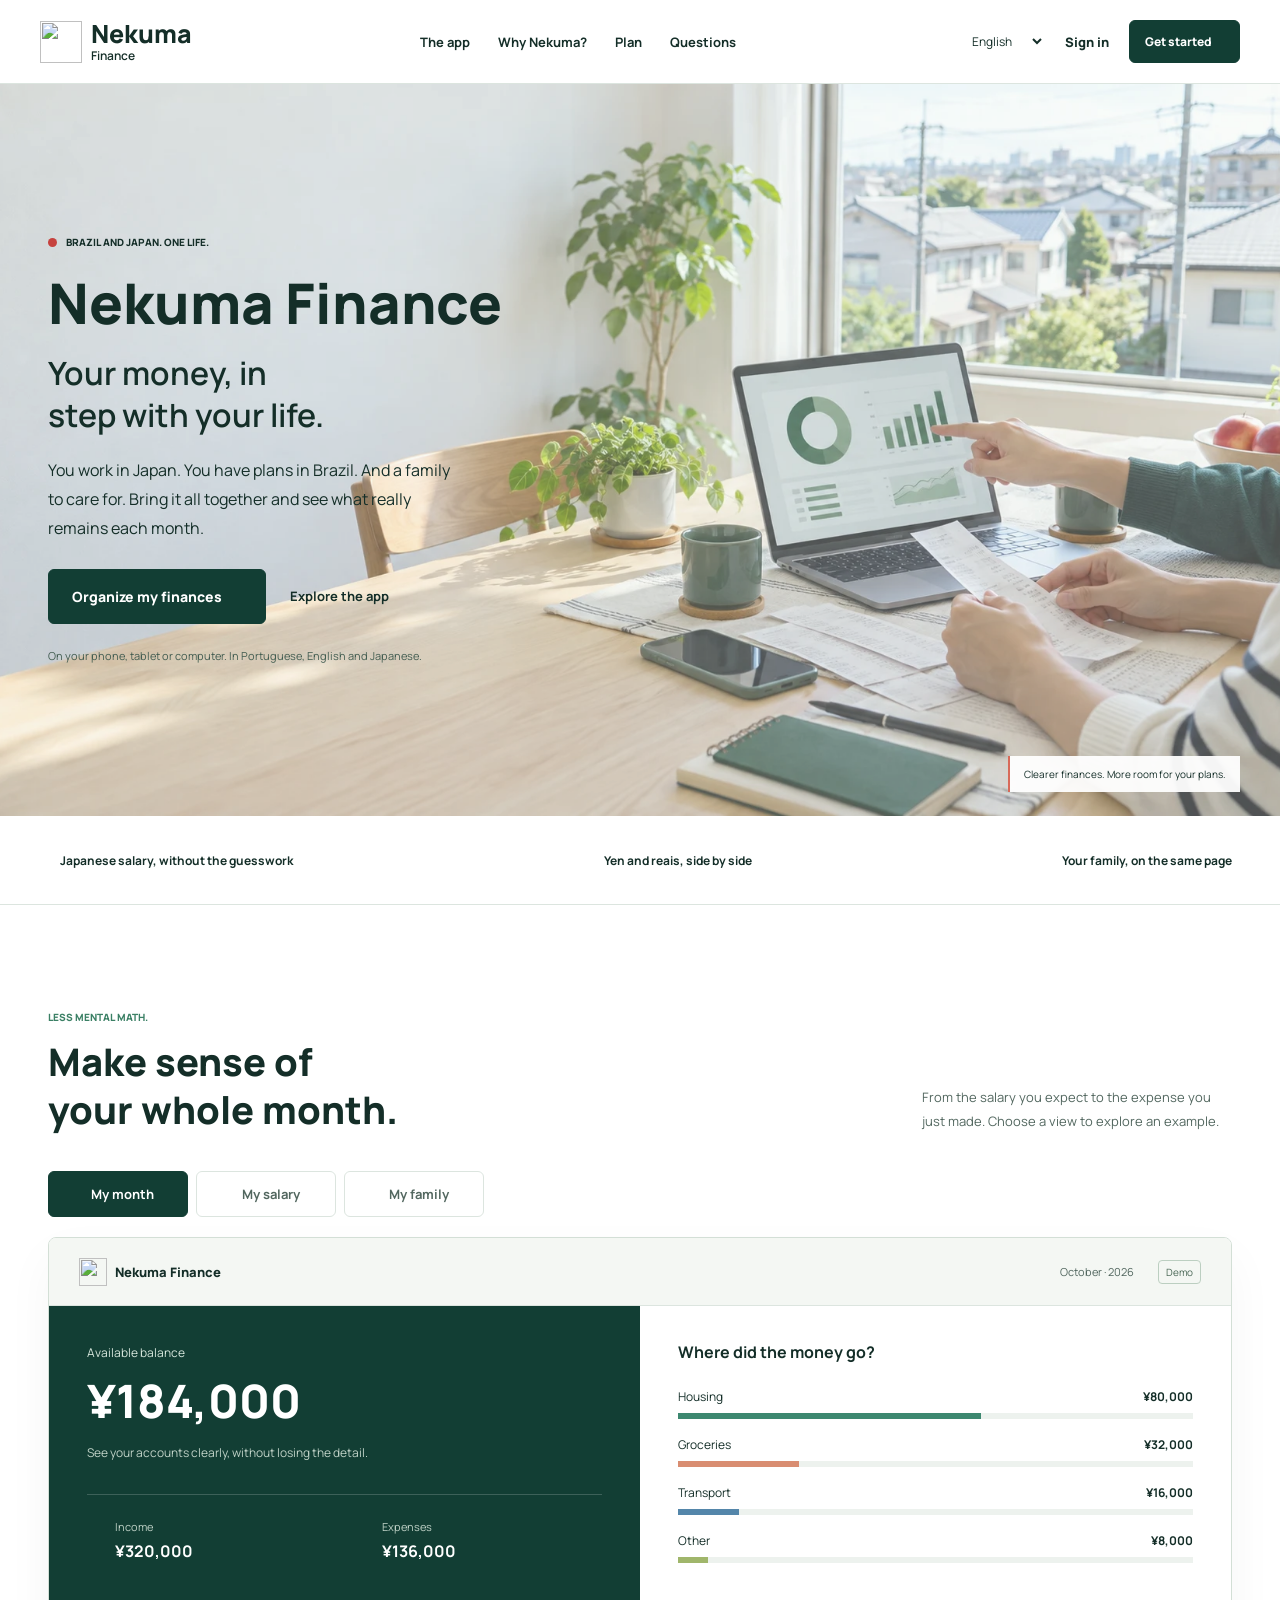
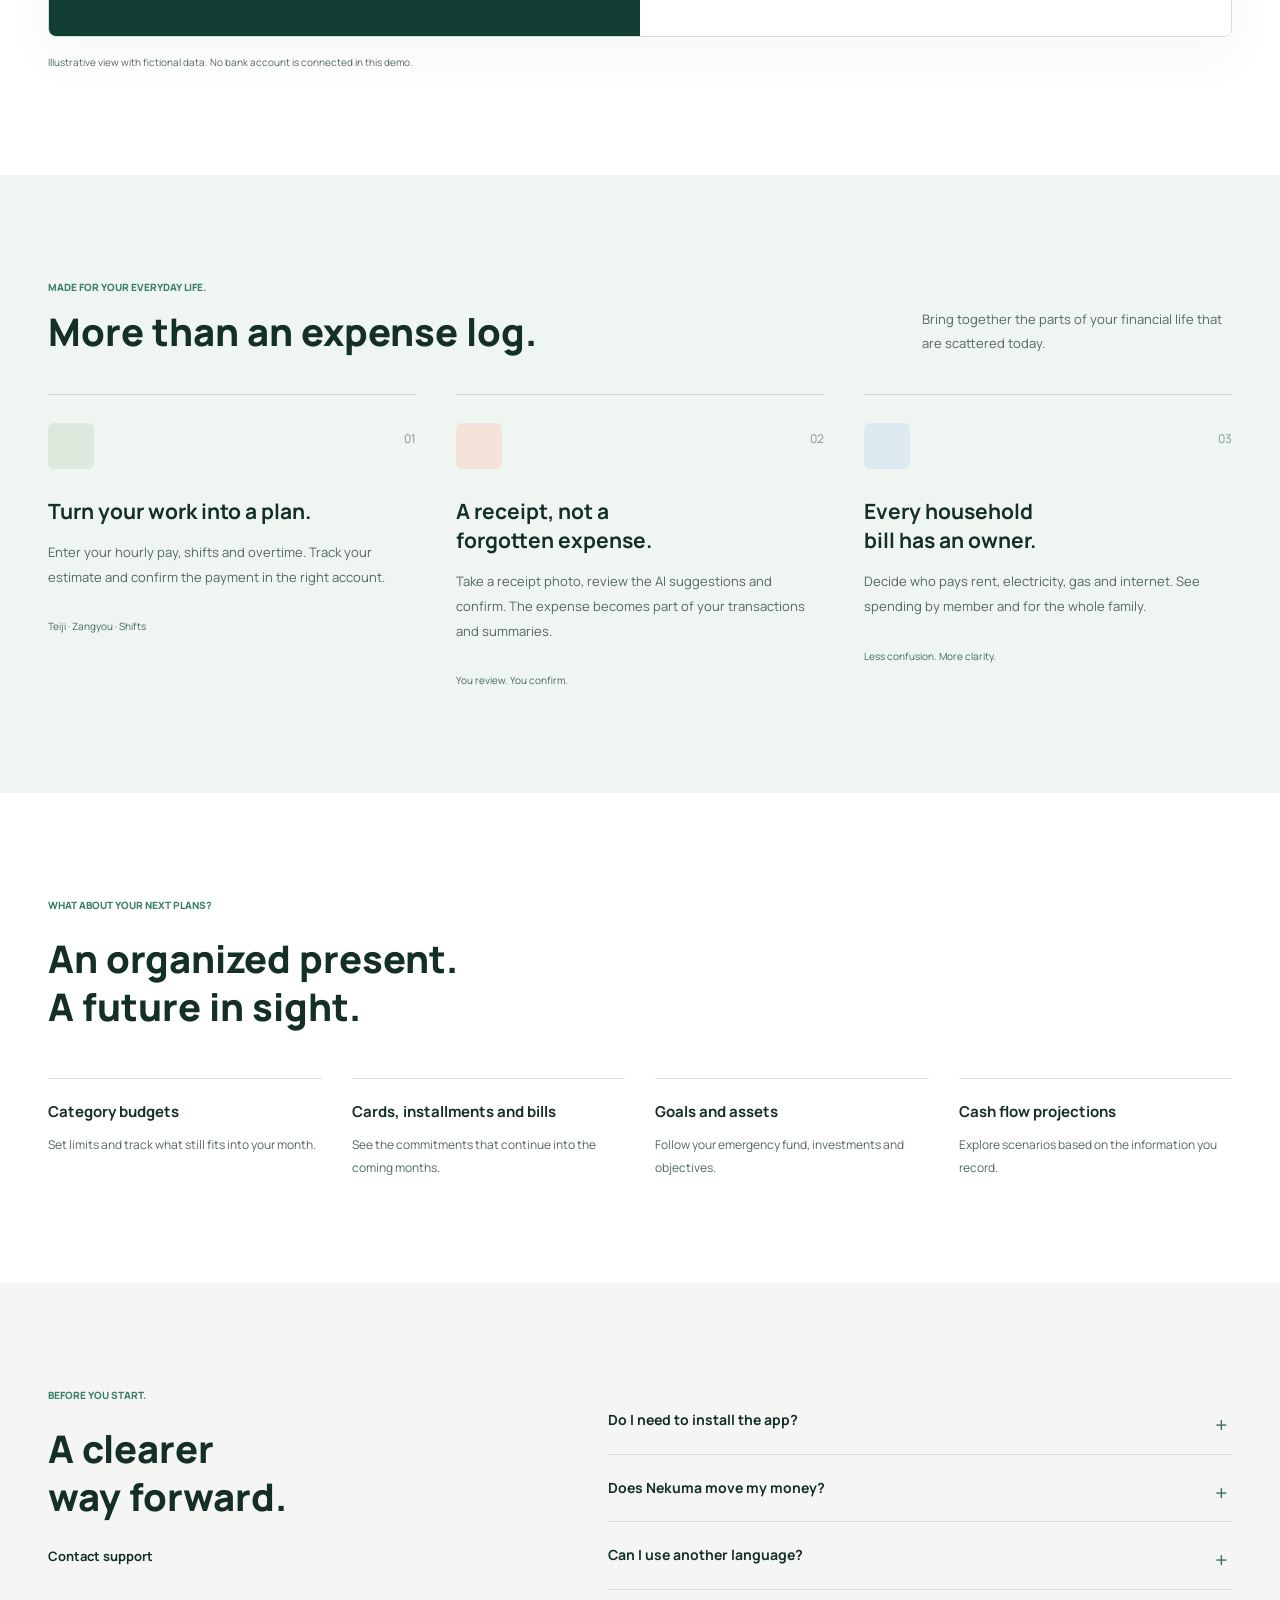
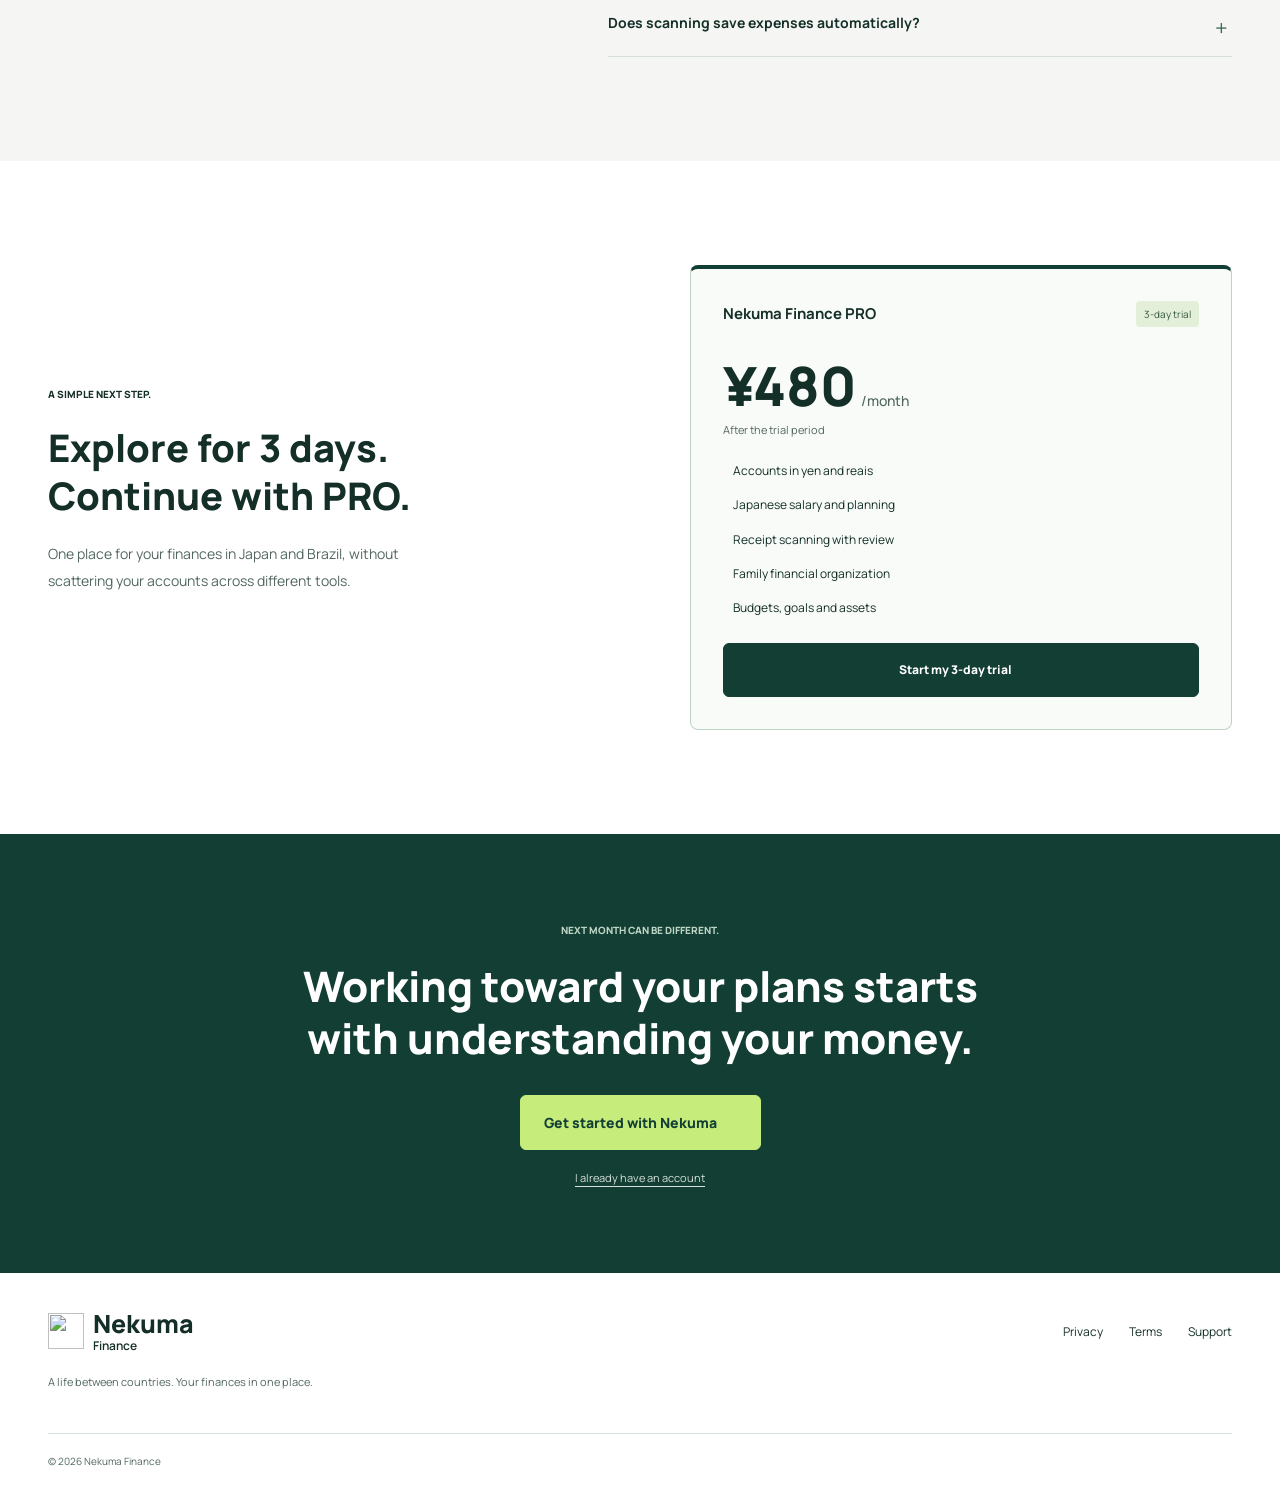
==== commit 564ac29a: "Improve homepage and add support form" ====
--- a/outputs/finance-pwa/index.html
+++ b/outputs/finance-pwa/index.html
@@ -1,270 +1,89 @@
 <!doctype html>
 <html lang="pt-BR">
-  <head>
-    <meta charset="utf-8" />
-    <script>
-      if (["nekumafinance.app", "app.nekumafinance.app"].includes(window.location.hostname) && /(?:^#|&)(?:access_token|refresh_token|type=recovery)=?/.test(window.location.hash)) {
-        window.location.replace("https://app.nekumafinance.app/app" + window.location.search + window.location.hash);
-      } else if (!new URLSearchParams(window.location.search).has("home") && (window.location.hostname === "app.nekumafinance.app" || window.matchMedia("(display-mode: standalone)").matches || navigator.standalone)) {
-        window.location.replace("./app.html" + (window.location.search || "?auth=login") + window.location.hash);
-      }
-    </script>
-    <meta name="viewport" content="width=device-width, initial-scale=1, viewport-fit=cover" />
-    <meta name="theme-color" content="#12382e" />
-    <meta name="description" content="Nekuma Finance: controle financeiro familiar para brasileiros no Japão." />
-    <title>Nekuma Finance | Organize Brasil e Japão</title>
-    <link rel="manifest" href="./manifest.webmanifest" />
-    <link rel="icon" href="./assets/nekuma-logo-192.png" type="image/png" />
-    <link rel="apple-touch-icon" href="./assets/nekuma-logo-512.png" />
-    <link rel="preconnect" href="https://fonts.googleapis.com" />
-    <link rel="preconnect" href="https://fonts.gstatic.com" crossorigin />
-    <link href="https://fonts.googleapis.com/css2?family=Manrope:wght@500;650;750;850&display=swap" rel="stylesheet" />
-    <link rel="stylesheet" href="./styles.css?v=266" />
-  </head>
-  <body class="landing-page">
-    <header class="landing-nav">
-      <a class="landing-brand" href="./index.html" aria-label="Nekuma Finance">
-        <img src="./assets/nekuma-logo-192.png" alt="" />
-        <span>Nekuma Finance</span>
-      </a>
-      <nav aria-label="Navegação da landing">
-        <a href="#raiox">Raio-X</a>
-        <a href="#recursos">Recursos</a>
-        <a href="#precos">Preços</a>
-        <a href="#updates">Updates</a>
-        <a class="landing-login" href="./app.html?auth=login">Login</a>
-        <a class="landing-signup" href="./app.html?auth=signup">Comece já</a>
-        <span id="landing-language-slot"></span>
-      </nav>
-    </header>
+<head>
+  <meta charset="utf-8" />
+  <script>
+    if (["nekumafinance.app", "app.nekumafinance.app"].includes(window.location.hostname) && /(?:^#|&)(?:access_token|refresh_token|type=recovery)=?/.test(window.location.hash)) {
+      window.location.replace("https://app.nekumafinance.app/app" + window.location.search + window.location.hash);
+    } else if (!new URLSearchParams(window.location.search).has("home") && (window.location.hostname === "app.nekumafinance.app" || window.matchMedia("(display-mode: standalone)").matches || navigator.standalone)) {
+      window.location.replace("./app.html" + (window.location.search || "?auth=login") + window.location.hash);
+    }
+  </script>
+  <meta name="viewport" content="width=device-width, initial-scale=1, viewport-fit=cover" />
+  <meta name="theme-color" content="#123e34" />
+  <meta name="description" content="Salário japonês, contas do Brasil e gastos da família. Organize sua vida financeira com o Nekuma Finance." />
+  <title>Nekuma Finance | Sua vida no Japão. Seu dinheiro em ordem.</title>
+  <link rel="canonical" href="https://nekumafinance.app/" />
+  <meta property="og:title" content="Nekuma Finance" />
+  <meta property="og:description" content="Sua vida no Japão. Seu dinheiro em ordem." />
+  <meta property="og:type" content="website" />
+  <meta property="og:url" content="https://nekumafinance.app/" />
+  <link rel="icon" href="./assets/nekuma-logo-192.png" type="image/png" />
+  <link rel="apple-touch-icon" href="./assets/nekuma-logo-512.png" />
+  <link rel="preconnect" href="https://fonts.googleapis.com" />
+  <link rel="preconnect" href="https://fonts.gstatic.com" crossorigin />
+  <link href="https://fonts.googleapis.com/css2?family=Manrope:wght@400;500;600;700;800&display=swap" rel="stylesheet" />
+  <link rel="stylesheet" href="./home.css?v=267" />
+</head>
+<body>
+  <a class="skip-link" href="#conteudo" data-copy="skip">Ir para o conteúdo</a>
+  <header class="site-header">
+    <a class="brand" href="./index.html" aria-label="Nekuma Finance"><img src="./assets/nekuma-logo-192.png" width="42" height="42" alt="" /><span>Nekuma<span class="brand-finance">Finance</span></span></a>
+    <nav class="desktop-nav" aria-label="Principal"><a href="#experiencia" data-copy="navExperience">O aplicativo</a><a href="#recursos" data-copy="navFeatures">Por que Nekuma?</a><a href="#planos" data-copy="navPlans">Plano</a><a href="#perguntas" data-copy="navFaq">Dúvidas</a></nav>
+    <div class="header-actions"><span id="home-language"></span><a class="login-link" href="./app.html?auth=login" data-copy="login">Entrar</a><a class="button button-small" href="./app.html?auth=signup"><span data-copy="start">Começar</span><i data-lucide="arrow-up-right" aria-hidden="true"></i></a></div>
+  </header>
+  <main id="conteudo">
+    <section class="hero" aria-labelledby="hero-title">
+      <img class="hero-photo" src="./assets/home-family-japan.webp" alt="" fetchpriority="high" width="1536" height="1024" />
+      <div class="hero-inner wrap">
+        <p class="eyebrow"><span class="japan-mark" aria-hidden="true"></span><span data-copy="heroEyebrow">BRASIL E JAPÃO. UMA VIDA SÓ.</span></p>
+        <h1 id="hero-title">Nekuma Finance</h1><p class="hero-headline" data-copy="heroTitle">Seu dinheiro acompanha a sua vida.</p>
+        <p class="hero-description" data-copy="heroDescription">Você trabalha no Japão. Tem planos no Brasil. E uma família para cuidar. Organize tudo em um só lugar e descubra quanto realmente sobra no mês.</p>
+        <div class="hero-actions"><a class="button" href="./app.html?auth=signup"><span data-copy="heroCta">Organizar meu dinheiro</span><i data-lucide="arrow-up-right" aria-hidden="true"></i></a><a class="text-link" href="#experiencia"><span data-copy="seeApp">Conhecer o aplicativo</span><i data-lucide="arrow-down" aria-hidden="true"></i></a></div>
+        <p class="hero-note" data-copy="heroNote">No celular, tablet ou computador. Em português, inglês e japonês.</p>
+      </div>
+      <span class="photo-caption" data-copy="photoCaption">Mais clareza nas contas. Mais espaço para seus planos.</span>
+    </section>
+    <section class="signal-strip" aria-label="Destaques"><div class="wrap signals"><span><i data-lucide="japanese-yen" aria-hidden="true"></i><span data-copy="signalSalary">Salário japonês, sem adivinhação</span></span><span><i data-lucide="arrow-left-right" aria-hidden="true"></i><span data-copy="signalCurrencies">Ienes e reais, lado a lado</span></span><span><i data-lucide="users" aria-hidden="true"></i><span data-copy="signalFamily">A família na mesma página</span></span></div></section>
 
-    <main>
-      <section class="landing-hero">
-        <div class="landing-hero-bg" aria-hidden="true">
-          <div class="landing-reserve-float">
-            <span>Reserva de emergência</span>
-            <strong>6 meses</strong>
-            <small>31 meses até completar</small>
-          </div>
-          <div class="landing-screen landing-screen-main">
-            <span>Salário previsto</span>
-            <strong>¥ 367,505</strong>
-            <small>teiji + zangyou + bonus</small>
-          </div>
-        </div>
-        <div class="landing-hero-copy">
-          <p class="landing-kicker">Organização financeira para brasileiros no Japão</p>
-          <h1>Organize sua vida financeira entre Brasil e Japão. Chegue no fim do mês sabendo o que aconteceu.</h1>
-          <p>Você trabalha duro no Japão. O Nekuma ajuda a descobrir para onde seu dinheiro está indo, quanto realmente sobra do salário e quanto pode guardar com segurança.</p>
-          <div class="landing-actions">
-            <a class="landing-primary" href="./app.html?auth=signup">Começar agora</a>
-          </div>
-        </div>
-      </section>
+    <section id="experiencia" class="experience section wrap">
+      <div class="section-heading"><div><p class="eyebrow" data-copy="experienceEyebrow">MENOS CONTAS NA CABEÇA.</p><h2 data-copy="experienceTitle">O mês inteiro faz mais sentido.</h2></div><p data-copy="experienceDescription">Do salário que vai entrar ao gasto que acabou de acontecer. Escolha uma visão e veja um exemplo.</p></div>
+      <div class="demo-tabs" role="tablist" aria-label="Demonstração do aplicativo"><button id="tab-overview" role="tab" aria-selected="true" aria-controls="demo-overview" tabindex="0" data-demo="overview"><i data-lucide="layout-dashboard" aria-hidden="true"></i><span data-copy="tabOverview">Meu mês</span></button><button id="tab-salary" role="tab" aria-selected="false" aria-controls="demo-salary" tabindex="-1" data-demo="salary"><i data-lucide="calendar-days" aria-hidden="true"></i><span data-copy="tabSalary">Meu salário</span></button><button id="tab-family" role="tab" aria-selected="false" aria-controls="demo-family" tabindex="-1" data-demo="family"><i data-lucide="users" aria-hidden="true"></i><span data-copy="tabFamily">Minha família</span></button></div>
+      <div class="demo-workspace">
+        <div class="demo-topbar"><span class="demo-brand"><img src="./assets/nekuma-logo-192.png" alt="" width="28" height="28" />Nekuma Finance</span><span class="demo-month" data-copy="demoMonth">Outubro · 2026</span><span class="demo-live" data-copy="demoLabel">Demonstração</span></div>
+        <div id="demo-overview" class="demo-panel" role="tabpanel" aria-labelledby="tab-overview"><div class="demo-primary"><p data-copy="available">Saldo disponível</p><strong>¥184,000</strong><span data-copy="availableNote">Um retrato das suas contas, sem perder o detalhe.</span><div class="demo-cashflow"><span><i data-lucide="arrow-down-left" aria-hidden="true"></i><span data-copy="income">Entradas</span><b>¥320,000</b></span><span><i data-lucide="arrow-up-right" aria-hidden="true"></i><span data-copy="expenses">Saídas</span><b>¥136,000</b></span></div></div><div class="demo-details"><h3 data-copy="whereMoney">Para onde foi o dinheiro?</h3><div class="spend-row"><span data-copy="housing">Moradia</span><strong>¥80,000</strong><meter min="0" max="136000" value="80000">59%</meter></div><div class="spend-row"><span data-copy="groceries">Mercado</span><strong>¥32,000</strong><meter min="0" max="136000" value="32000">24%</meter></div><div class="spend-row"><span data-copy="transport">Transporte</span><strong>¥16,000</strong><meter min="0" max="136000" value="16000">12%</meter></div><div class="spend-row"><span data-copy="other">Outros</span><strong>¥8,000</strong><meter min="0" max="136000" value="8000">6%</meter></div></div></div>
+        <div id="demo-salary" class="demo-panel" role="tabpanel" aria-labelledby="tab-salary" hidden><div class="demo-primary"><p data-copy="salaryForecast">Salário previsto</p><strong>¥320,000</strong><span data-copy="salaryNote">Uma estimativa baseada nas informações que você cadastra.</span><div class="demo-cashflow"><span><i data-lucide="clock-3" aria-hidden="true"></i><span data-copy="workdays">Dias trabalhados</span><b>22</b></span><span><i data-lucide="moon" aria-hidden="true"></i><span data-copy="extraHours">Horas extras</span><b>24 h</b></span></div></div><div class="demo-details"><h3 data-copy="salaryComposition">Entenda cada parte do salário.</h3><div class="salary-line"><span data-copy="baseSalary">Salário base</span><strong>¥264,000</strong></div><div class="salary-line"><span data-copy="overtime">Horas extras e adicionais</span><strong>+ ¥56,000</strong></div><div class="salary-line salary-total"><span data-copy="forecastTotal">Total previsto</span><strong>¥320,000</strong></div><p class="demo-detail-note" data-copy="salaryDisclaimer">Exemplo simplificado. O valor real depende de horas, adicionais e descontos informados.</p></div></div>
+        <div id="demo-family" class="demo-panel" role="tabpanel" aria-labelledby="tab-family" hidden><div class="demo-primary"><p data-copy="familySpending">Gastos da família</p><strong>¥136,000</strong><span data-copy="familyNote">Cada pessoa com suas responsabilidades. Todos com a mesma visão.</span><div class="demo-cashflow"><span><i data-lucide="users" aria-hidden="true"></i><span data-copy="members">Membros</span><b>2</b></span><span><i data-lucide="house" aria-hidden="true"></i><span data-copy="housing">Moradia</span><b>¥80,000</b></span></div></div><div class="demo-details"><h3 data-copy="sharedLife">Compartilhar a vida. Organizar as contas.</h3><div class="member-line"><span class="avatar">A</span><span><strong>Ana</strong><small data-copy="anaResponsibility">Moradia e compras</small></span><b>¥92,000</b></div><div class="member-line"><span class="avatar avatar-coral">R</span><span><strong>Rafael</strong><small data-copy="rafaelResponsibility">Mercado e transporte</small></span><b>¥44,000</b></div><p class="demo-detail-note" data-copy="familyDisclaimer">Ao registrar um gasto, escolha o membro e a conta correspondentes.</p></div></div>
+      </div>
+      <p class="demo-caption" data-copy="demoCaption">Visão ilustrativa com dados fictícios. Nenhuma conta bancária é conectada nesta demonstração.</p>
+    </section>
 
-      <section class="landing-trust" aria-label="Destaques do Nekuma">
-        <div><span data-lucide="banknote"></span><strong>Salário japonês</strong><small>previsão sem conta na mão</small></div>
-        <div><span data-lucide="circle-help"></span><strong>Quanto sobra</strong><small>entradas menos gastos reais</small></div>
-        <div><span data-lucide="repeat-2"></span><strong>Iene + real</strong><small>duas moedas no mesmo painel</small></div>
-        <div><span data-lucide="users"></span><strong>Família</strong><small>casa inteira no mesmo orçamento</small></div>
-      </section>
+    <section id="recursos" class="feature-band"><div class="wrap section"><div class="section-heading"><div><p class="eyebrow" data-copy="featuresEyebrow">FEITO PARA A SUA ROTINA.</p><h2 data-copy="featuresTitle">Não é só sobre anotar gastos.</h2></div><p data-copy="featuresDescription">É sobre juntar as partes da sua vida financeira que hoje ficam espalhadas.</p></div><div class="feature-grid"><article class="feature-item"><span class="feature-icon"><i data-lucide="calendar-clock" aria-hidden="true"></i></span><span class="feature-number">01</span><h3 data-copy="featureSalaryTitle">Seu trabalho vira planejamento.</h3><p data-copy="featureSalaryText">Cadastre salário por hora, turnos e horas extras. Acompanhe o previsto e confirme o recebido na conta certa.</p><span class="feature-tag">Teiji · Zangyou · Turnos</span></article><article class="feature-item"><span class="feature-icon coral"><i data-lucide="scan-line" aria-hidden="true"></i></span><span class="feature-number">02</span><h3 data-copy="featureScanTitle">O recibo não vira esquecimento.</h3><p data-copy="featureScanText">Fotografe o recibo, revise o que a IA identificou e confirme. O gasto passa a fazer parte dos lançamentos e resumos.</p><span class="feature-tag" data-copy="scanTag">Você revisa. Você confirma.</span></article><article class="feature-item"><span class="feature-icon blue"><i data-lucide="house" aria-hidden="true"></i></span><span class="feature-number">03</span><h3 data-copy="featureFamilyTitle">As contas da casa têm responsável.</h3><p data-copy="featureFamilyText">Defina quem paga aluguel, luz, gás e internet. Veja os gastos por membro e o total da família.</p><span class="feature-tag" data-copy="familyTag">Menos desencontro. Mais clareza.</span></article></div></div></section>
 
-      <section id="raiox" class="landing-rayx">
-        <div class="landing-rayx-copy">
-          <p class="landing-kicker">A pergunta que muda o mês</p>
-          <h2>Você sabe quanto realmente sobra do seu salário?</h2>
-          <p>Os ¥500 aqui, ¥1.000 ali, assinaturas esquecidas, contas do Brasil e gastos da família somam mais do que parecem.</p>
-          <p><strong>O Nekuma faz esse raio-X para você.</strong> Organização financeira descomplicada para entender o mês de verdade.</p>
-        </div>
-        <div class="landing-salary-breakdown" aria-label="Exemplo de raio-x financeiro">
-          <div class="salary-line is-income"><span>Salário</span><strong>¥367,505</strong></div>
-          <div class="salary-line"><span>Moradia</span><strong>- ¥91,300</strong></div>
-          <div class="salary-line"><span>Cartões</span><strong>- ¥12,567</strong></div>
-          <div class="salary-line"><span>Assinaturas</span><strong>- ¥3,571</strong></div>
-          <div class="salary-line"><span>Combini e gastos rápidos</span><strong>- ¥18,000</strong></div>
-          <div class="salary-line"><span>Contas no Brasil</span><strong>- ¥35,000</strong></div>
-          <div class="salary-line is-total"><span>O Nekuma mostra</span><strong>quanto sobra</strong></div>
-        </div>
-      </section>
+    <section class="possibilities section wrap"><p class="eyebrow" data-copy="moreEyebrow">E OS PLANOS QUE VÊM DEPOIS?</p><h2 data-copy="moreTitle">Seu presente organizado.<br />Seu futuro no radar.</h2><div class="possibility-list"><div><i data-lucide="chart-pie" aria-hidden="true"></i><h3 data-copy="budgetTitle">Orçamentos por categoria</h3><p data-copy="budgetText">Defina limites e acompanhe quanto ainda cabe no mês.</p></div><div><i data-lucide="credit-card" aria-hidden="true"></i><h3 data-copy="cardsTitle">Cartões, parcelas e faturas</h3><p data-copy="cardsText">Enxergue os compromissos que continuam nos próximos meses.</p></div><div><i data-lucide="goal" aria-hidden="true"></i><h3 data-copy="goalsTitle">Metas e patrimônio</h3><p data-copy="goalsText">Acompanhe sua reserva, seus investimentos e seus objetivos.</p></div><div><i data-lucide="chart-no-axes-combined" aria-hidden="true"></i><h3 data-copy="projectionTitle">Projeções de saldo</h3><p data-copy="projectionText">Simule cenários e planeje com base nas informações cadastradas.</p></div></div></section>
 
-      <section class="landing-app-views" aria-label="Imagens do app Nekuma">
-        <div class="landing-section-head">
-          <p class="landing-kicker">Veja o Nekuma em ação</p>
-          <h2>Um painel para entender o mês sem abrir banco, calculadora e planilha.</h2>
-        </div>
-        <div class="landing-shot-grid">
-          <article class="landing-shot is-dashboard">
-            <div class="shot-bar"><span></span><span></span><span></span></div>
-            <div class="shot-grid-top">
-              <div><small>Salário bruto previsto</small><strong>¥367,505</strong></div>
-              <div><small>Contas a pagar</small><strong>¥94,910</strong></div>
-              <div><small>Pago no mês</small><strong>¥0</strong></div>
-            </div>
-            <div class="landing-sheet-preview" aria-label="Planilha de entradas e saidas">
-              <div><span>Item</span><span>Tipo</span><strong>Valor</strong></div>
-              <div><span>Salário Fábrica</span><span>Entrada</span><strong class="positive">+ ¥367,505</strong></div>
-              <div><span>Moradia</span><span>Saída</span><strong>- ¥91,300</strong></div>
-              <div><span>Cartões</span><span>Saída</span><strong>- ¥12,567</strong></div>
-              <div><span>Fôlego</span><span>Total</span><strong class="positive">¥263,638</strong></div>
-            </div>
-            <p>Dashboard PRO para PC e iPad</p>
-          </article>
-          <article class="landing-shot is-mobile">
-            <div class="phone-shell">
-              <div class="phone-notch"></div>
-              <div class="phone-card"><small>Salário previsto</small><strong>¥367,505</strong></div>
-              <div class="phone-row"><span>Dólar / Iene</span><strong>¥153.18</strong></div>
-              <div class="phone-row"><span>Reserva</span><strong>31 meses</strong></div>
-              <div class="phone-nav"><span></span><span></span><b></b><span></span><span></span></div>
-            </div>
-            <p>Resumo rápido no celular</p>
-          </article>
-          <article class="landing-shot is-family">
-            <div class="family-ring"><strong>Raio-X</strong><span>Família</span></div>
-            <div class="family-list">
-              <span>Moradia <b>42%</b></span>
-              <span>Cartões <b>28%</b></span>
-              <span>Mercado <b>18%</b></span>
-              <span>Assinaturas <b>12%</b></span>
-            </div>
-            <p>Gastos por categoria e fôlego do mês</p>
-          </article>
-        </div>
-      </section>
+    <section id="perguntas" class="faq-band"><div class="wrap section faq-layout"><div><p class="eyebrow" data-copy="faqEyebrow">ANTES DE COMEÇAR.</p><h2 data-copy="faqTitle">Sem dúvidas no caminho.</h2><a class="text-link" href="mailto:suporte@nekumafinance.app"><span data-copy="talkSupport">Falar com o suporte</span><i data-lucide="arrow-up-right" aria-hidden="true"></i></a></div><div class="faq-list"><details><summary data-copy="faqInstallQ">Preciso instalar o aplicativo?</summary><p data-copy="faqInstallA">Você pode acessar pelo navegador. No celular, também pode instalar o Nekuma na tela inicial para abrir como um aplicativo.</p></details><details><summary data-copy="faqBanksQ">O Nekuma movimenta meu dinheiro?</summary><p data-copy="faqBanksA">Não. O Nekuma ajuda a organizar e acompanhar suas informações financeiras. Registrar um pagamento no app não executa uma transferência bancária.</p></details><details><summary data-copy="faqLanguageQ">Posso usar em outro idioma?</summary><p data-copy="faqLanguageA">Sim. Você pode escolher português, inglês ou japonês e alterar o idioma nos ajustes do aplicativo.</p></details><details><summary data-copy="faqScanQ">O scan salva os gastos sozinho?</summary><p data-copy="faqScanA">Não. A IA sugere os dados do recibo. Você revisa e confirma antes de criar o lançamento.</p></details></div></div></section>
 
-      <section class="landing-detectores">
-        <div class="landing-section-head align-center">
-          <p class="landing-kicker">O que torna o Nekuma diferente</p>
-          <h2>Alertas que mostram o que merece sua atenção antes de virar susto.</h2>
-        </div>
-        <div class="landing-detector-grid">
-          <article>
-            <span class="detector-tag cyan">Salário</span>
-            <h3>"Seu zangyou mudou o resultado do mês"</h3>
-            <p>Compara o previsto com a rotina de turno, bônus e horas extras para você entender quanto deve receber.</p>
-            <div class="detector-terminal"><small>PREVISTO</small><strong>Teiji ¥251,100 + Zangyou ¥116,405</strong><b>= ¥367,505</b></div>
-          </article>
-          <article>
-            <span class="detector-tag gold">Recorrências</span>
-            <h3>"Essas assinaturas estão pesando mais do que parece"</h3>
-            <p>Mostra Netflix, YouTube, Disney+, Spotify e outros gastos pequenos que se repetem todo mês.</p>
-            <div class="detector-terminal"><small>ASSINATURAS</small><strong>4 ativas no mês</strong><b>¥3,571 / mês</b></div>
-          </article>
-          <article>
-            <span class="detector-tag red">Variações</span>
-            <h3>"A conta da casa veio diferente do normal"</h3>
-            <p>Ajuda a enxergar quando água, luz, gás, aluguel ou cartão saem do padrão da família.</p>
-            <div class="detector-terminal"><small>VARIAÇÃO</small><strong>Luz acima da média</strong><b>verificar antes do vencimento</b></div>
-          </article>
-        </div>
-      </section>
-
-      <section class="landing-country-block">
-        <div>
-          <p class="landing-kicker">Feito para quem vive entre dois países</p>
-          <h2>Mora no Japão, mas ainda tem vida financeira no Brasil?</h2>
-          <p>Chega de banco japonês + banco brasileiro + calculadora + bloco de notas + planilha. Sucesso financeiro começa quando tudo fica claro no mesmo lugar.</p>
-        </div>
-        <div class="landing-country-list">
-          <span>Salário e contas no Japão</span>
-          <span>Cartões, metas e compromissos no Brasil</span>
-          <span>Iene e real no mesmo painel</span>
-          <span>Gastos da família em um só lugar</span>
-        </div>
-        <a class="landing-primary" href="./app.html?auth=signup">Centralizar tudo no Nekuma</a>
-      </section>
-
-      <section id="recursos" class="landing-section align-right">
-        <div class="landing-section-head align-right">
-          <p class="landing-kicker">O que o Nekuma resolve</p>
-          <h2>Organização financeira descomplicada para o mês real.</h2>
-        </div>
-        <div class="landing-feature-grid">
-          <article><span data-lucide="factory"></span><h3>Salário japonês sem fazer conta na mão</h3><p>Veja uma previsão considerando teiji, zangyou, turno diurno, noturno, sábado, domingo e adicionais.</p></article>
-          <article><span data-lucide="refresh-cw"></span><h3>Iene e real lado a lado</h3><p>Saiba quanto tem, quanto deve e quanto está gastando sem ficar convertendo tudo no Google.</p></article>
-          <article><span data-lucide="map"></span><h3>Brasil e Japão na mesma vida financeira</h3><p>Acompanhe contas, cartões, metas, bancos e compromissos dos dois países.</p></article>
-          <article><span data-lucide="users"></span><h3>Família no mesmo orçamento</h3><p>Veja quanto a casa gasta e onde cada parte do dinheiro está indo.</p></article>
-          <article><span data-lucide="home"></span><h3>Moradia organizada</h3><p>Tenha controle sobre aluguel, luz, gás, água, internet e outros gastos relacionados.</p></article>
-          <article><span data-lucide="credit-card"></span><h3>Cartões sem surpresa</h3><p>Saiba o valor da próxima fatura antes de ela virar problema no dia do vencimento.</p></article>
-          <article><span data-lucide="calendar-check"></span><h3>Assinaturas esquecidas sob controle</h3><p>Veja quanto Netflix, YouTube, Disney+ e outras assinaturas realmente custam por mês.</p></article>
-          <article><span data-lucide="shield-alert"></span><h3>Reserva de emergência</h3><p>Estipule uma meta e prazo, ou deixe o app calcular quanto guardar baseado nos gastos do mês.</p></article>
-          <article><span data-lucide="line-chart"></span><h3>Cripto e investimentos</h3><p>Tenha controle das suas criptos, investimentos, metas e patrimônio em um só lugar.</p></article>
-        </div>
-      </section>
-
-      <section class="landing-objections">
-        <div class="landing-section-head align-center">
-          <p class="landing-kicker">Por que não é só mais um app financeiro</p>
-          <h2>O Nekuma foi pensado para a sua realidade.</h2>
-        </div>
-        <div class="landing-qa-grid">
-          <article><div class="qa-user">"Já controlo pelo banco."</div><div class="qa-app">O banco mostra movimentações. O Nekuma mostra sua vida financeira: Brasil, Japão, família, salário previsto, vencimentos e reserva.</div></article>
-          <article><div class="qa-user">"Uso uma planilha."</div><div class="qa-app">A planilha calcula. Você ainda precisa alimentar, organizar e interpretar tudo. O Nekuma centraliza o mês e apresenta o que importa.</div></article>
-          <article><div class="qa-user">"Uso outro aplicativo financeiro."</div><div class="qa-app">A maioria foi criada para quem vive em um único país. O Nekuma foi feito para quem recebe em ienes e pensa parte da vida em reais.</div></article>
-        </div>
-      </section>
-
-      <section id="updates" class="landing-section landing-roadmap">
-        <div class="landing-section-head">
-          <p class="landing-kicker">Experiência PRO do Nekuma</p>
-          <h2>Em breve, ainda mais automação para sua família.</h2>
-        </div>
-        <div class="landing-roadmap-grid">
-          <article><strong>Scanner de recibos com IA</strong><span>Tire foto do recibo e deixe a IA sugerir mercado, valor, data e categoria.</span></article>
-          <article><strong>Tecnologia Open Finance</strong><span>Uma base preparada para conectar contas, cartões e movimentações com mais automação.</span></article>
-          <article><strong>Integração Web3</strong><span>Carteiras, criptos e patrimônio digital conectados ao planejamento financeiro da família.</span></article>
-          <article><strong>Muito mais</strong><span>Relatórios, cards organizados, negócios familiares e novas formas de enxergar seu dinheiro.</span></article>
-        </div>
-      </section>
-
-      <section id="precos" class="landing-section">
-        <div class="landing-section-head">
-          <p class="landing-kicker">Planos</p>
-        </div>
-        <div class="landing-price-grid two-plans">
-          <article>
-            <span>7 dias grátis</span>
-            <strong>Comece sem compromisso</strong>
-            <p>Teste o aplicativo sem anúncios. Teste suas funcionalidades, se o app se encaixa perfeitamente às suas necessidades e atende às suas expectativas. Quase todas as funcionalidades liberadas.</p>
-          </article>
-          <article class="is-featured">
-            <span>Nekuma Finance PRO</span>
-            <strong>¥480/mês</strong>
-            <p>Todas as funcionalidades liberadas. Aplicativo sempre atualizado com novas atualizações. Contas familiares sincronizadas, relatórios completos e muito mais.</p>
-          </article>
-        </div>
-      </section>
-
-      <section class="landing-final">
-        <p class="landing-kicker">Seu dinheiro mais claro</p>
-        <h2>Comece hoje a organizar seu mês com mais clareza.</h2>
-        <a class="landing-primary" href="./app.html?auth=signup">Começar agora</a>
-      </section>
-    </main>
-
-    <footer class="landing-footer">
-      <span>©2026 Nekuma Finance</span>
-      <nav aria-label="Informações legais">
-        <a href="./privacy.html">Política de Privacidade</a>
-        <a href="./terms.html">Termos de Serviço</a>
-      </nav>
-    </footer>
-
-    <script src="./i18n.js?v=266"></script>
-    <script src="https://cdn.jsdelivr.net/npm/lucide@latest/dist/umd/lucide.min.js"></script>
-    <script>
-      const languageSlot = document.getElementById("landing-language-slot");
-      if (languageSlot && window.NekumaI18n) languageSlot.innerHTML = window.NekumaI18n.languageSelector("landing-language-selector");
-      document.addEventListener("change", (event) => {
-        if (!event.target.matches("[data-public-language]")) return;
-        window.NekumaI18n.setPublicLanguage(event.target.value);
-        window.location.reload();
-      });
-      if (window.NekumaI18n) window.NekumaI18n.translate(document.body);
-      if (window.lucide) window.lucide.createIcons({ attrs: { "stroke-width": 2.25 } });
-      if ("serviceWorker" in navigator && window.location.protocol !== "file:") {
-        navigator.serviceWorker.register("./service-worker.js?v=266").catch(() => {});
-      }
-    </script>
-  </body>
+    <section id="planos" class="section wrap pricing-layout"><div><p class="eyebrow" data-copy="pricingEyebrow">UM PRÓXIMO PASSO SIMPLES.</p><h2 data-copy="pricingTitle">Conheça por 3 dias.<br />Continue com o PRO.</h2><p class="pricing-description" data-copy="pricingDescription">Um espaço para organizar suas finanças no Japão e no Brasil, sem espalhar suas contas em várias ferramentas.</p></div><article class="pricing-plan"><div class="plan-heading"><h3>Nekuma Finance PRO</h3><span data-copy="trialBadge">3 dias de teste</span></div><p class="plan-price">¥480<span data-copy="perMonth">/mês</span></p><p class="plan-subtitle" data-copy="planSubtitle">Depois do período de teste</p><ul><li><i data-lucide="check" aria-hidden="true"></i><span data-copy="planAccounts">Contas em ienes e reais</span></li><li><i data-lucide="check" aria-hidden="true"></i><span data-copy="planSalary">Salário japonês e planejamento</span></li><li><i data-lucide="check" aria-hidden="true"></i><span data-copy="planReceipts">Scan de recibos com revisão</span></li><li><i data-lucide="check" aria-hidden="true"></i><span data-copy="planFamily">Organização financeira da família</span></li><li><i data-lucide="check" aria-hidden="true"></i><span data-copy="planGoals">Orçamentos, metas e patrimônio</span></li></ul><a class="button" href="./app.html?auth=signup"><span data-copy="trialCta">Começar meus 3 dias de teste</span><i data-lucide="arrow-up-right" aria-hidden="true"></i></a></article></section>
+    <section id="comecar" class="final-band"><div class="wrap final-inner"><p class="eyebrow" data-copy="finalEyebrow">O PRÓXIMO MÊS PODE SER DIFERENTE.</p><h2 data-copy="finalTitle">Trabalhar por seus planos começa com enxergar seu dinheiro.</h2><a class="button button-light" href="./app.html?auth=signup"><span data-copy="finalCta">Começar no Nekuma</span><i data-lucide="arrow-up-right" aria-hidden="true"></i></a><a class="final-login" href="./app.html?auth=login" data-copy="alreadyAccount">Já tenho uma conta</a></div></section>
+  </main>
+  <footer class="site-footer wrap"><div><a class="brand" href="./index.html"><img src="./assets/nekuma-logo-192.png" width="36" height="36" alt="" /><span>nekuma<span class="brand-finance">finance</span></span></a><p data-copy="footerTag">Uma vida entre países. Suas finanças no mesmo lugar.</p></div><nav aria-label="Informações legais"><a href="./privacy.html" data-copy="privacy">Privacidade</a><a href="./terms.html" data-copy="terms">Termos</a><a href="mailto:suporte@nekumafinance.app" data-copy="support">Suporte</a></nav><small>© 2026 Nekuma Finance</small></footer>
+  <script src="./i18n.js?v=267"></script>
+  <script src="./assets/vendor/lucide.min.js"></script>
+  <script src="./home.js?v=267" defer></script>
+  <dialog id="support-dialog" aria-labelledby="support-title">
+    <button class="support-close" type="button" aria-label="Fechar / Close / 閉じる">×</button>
+    <h2 id="support-title" data-copy="supportTitle">Fale com o Nekuma</h2>
+    <p class="support-destination">suporte@nekumafinance.app</p>
+    <form id="support-form">
+      <label><span data-copy="supportName">Seu nome</span><input name="name" autocomplete="name" required maxlength="100" /></label>
+      <label><span data-copy="supportEmail">Seu e-mail</span><input name="email" type="email" autocomplete="email" required maxlength="254" /></label>
+      <label><span data-copy="supportQuestion">Como podemos ajudar?</span><textarea name="message" rows="5" required minlength="10" maxlength="4000"></textarea></label>
+      <p class="support-note" data-copy="supportPrivacy">Não envie senhas ou dados bancários. Usaremos seu e-mail para responder à sua dúvida.</p>
+      <div id="support-challenge"></div>
+      <p id="support-status" role="status" aria-live="polite"></p>
+      <button class="button" type="submit" disabled data-copy="supportSend">Enviar mensagem</button>
+    </form>
+  </dialog>
+</body>
 </html>
--- a/outputs/finance-pwa/home.css
+++ b/outputs/finance-pwa/home.css
@@ -0,0 +1,21 @@
+:root{--ink:#142e28;--muted:#52675f;--green:#123e34;--accent:#c6ed7c;--line:#dce5df;--paper:#f5f8f5;--coral:#d86a59;font-family:Manrope,Arial,sans-serif;color:var(--ink);background:#fff;font-synthesis:none;scroll-behavior:smooth;scroll-padding-top:96px}
+*{box-sizing:border-box;letter-spacing:0}body{margin:0}button,input,select{font:inherit}button,a,summary,select{-webkit-tap-highlight-color:transparent}a{color:inherit;text-decoration:none}button{cursor:pointer}svg{width:20px;height:20px;flex:none}img{max-width:100%}a:focus-visible,button:focus-visible,summary:focus-visible,select:focus-visible{outline:3px solid #2779b5;outline-offset:5px}.wrap{width:min(1184px,calc(100% - 80px));margin-inline:auto}.section{padding-block:104px}.skip-link{position:fixed;left:16px;top:-100px;z-index:30;background:white;padding:12px}.skip-link:focus{top:12px}
+.site-header{height:84px;display:flex;align-items:center;justify-content:space-between;gap:24px;padding:0 40px;position:sticky;top:0;z-index:20;background:rgba(255,255,255,.97);border-bottom:1px solid var(--line)}.brand{display:inline-flex;align-items:center;gap:9px;flex-shrink:0}.brand>span{font-size:25px;font-weight:800;line-height:1}.brand-finance{display:block;font-size:12px;font-weight:600;margin-top:4px}.brand img{object-fit:contain}.desktop-nav{display:flex;gap:28px;font-size:13px;font-weight:700}.desktop-nav a:hover,.text-link:hover{color:#278269}.header-actions{display:flex;align-items:center;gap:20px}.login-link{font-size:13px;font-weight:800}.button{display:inline-flex;align-items:center;justify-content:center;gap:20px;padding:17px 23px;min-height:54px;border-radius:6px;background:var(--green);color:white;font-size:14px;font-weight:800;border:1px solid var(--green);transition:background .2s,transform .2s}.button:hover{background:#21634e;transform:translateY(-2px)}.button-small{padding:11px 15px;min-height:43px;font-size:12px;gap:12px}.button-light{background:var(--accent);border-color:var(--accent);color:var(--green)}.button-light:hover{background:white}.text-link{display:inline-flex;align-items:center;gap:10px;font-weight:700;font-size:13px}.public-language{display:flex;align-items:center;gap:5px}.public-language svg{width:16px;height:16px}.public-language select{border:0;background:transparent;color:var(--ink);font-size:12px;max-width:100px;padding:7px 0}.sr-only{position:absolute;width:1px;height:1px;padding:0;margin:-1px;overflow:hidden;clip:rect(0,0,0,0);white-space:nowrap;border:0}
+.hero{position:relative;isolation:isolate;min-height:540px;height:calc(100svh - 168px);max-height:760px;display:flex;align-items:center;overflow:hidden;background:#edf2ee}.hero-photo{position:absolute;inset:0;width:100%;height:100%;object-fit:cover;object-position:center;z-index:-1}.hero-inner{padding-block:48px}.eyebrow{display:flex;align-items:center;gap:9px;font-size:10px;font-weight:800;line-height:1.6;margin:0 0 22px;text-transform:uppercase}.japan-mark{width:9px;height:9px;border-radius:50%;background:#c6423e;flex:none}.hero h1{font-size:18px;line-height:1.3;margin:0;max-width:540px;font-weight:700}.hero h1>span{display:block;font-size:62px;line-height:1.12;font-weight:800;margin:14px 0 24px;text-wrap:balance}.hero-description{max-width:440px;font-size:16px;line-height:1.8;margin:0 0 26px}.hero-actions{display:flex;align-items:center;gap:24px;flex-wrap:wrap}.hero-note{max-width:430px;font-size:11px;color:#425c50;margin:22px 0 0;line-height:1.8}.photo-caption{position:absolute;bottom:24px;right:40px;background:rgba(255,255,255,.94);padding:10px 14px;font-size:10px;line-height:1.6;border-left:2px solid var(--coral);max-width:260px}.signal-strip{border-bottom:1px solid var(--line);background:white}.signals{min-height:88px;display:flex;justify-content:space-between;gap:20px;align-items:center}.signals>span{display:flex;align-items:center;gap:12px;font-size:12px;font-weight:700}.signals svg{color:#2c7861}
+.section-heading{display:flex;justify-content:space-between;align-items:end;gap:40px;margin-bottom:38px}.section-heading>div{max-width:620px}.section-heading .eyebrow{color:#3b8065;margin-bottom:13px}h2{font-size:38px;line-height:1.25;margin:0;font-weight:800;text-wrap:balance}.section-heading>p{max-width:310px;font-size:13px;line-height:1.85;color:var(--muted);margin:0}.demo-tabs{display:flex;gap:8px;padding-bottom:20px;overflow-x:auto}.demo-tabs button{display:flex;align-items:center;gap:9px;justify-content:center;min-width:140px;padding:12px 16px;border:1px solid var(--line);border-radius:6px;background:#fff;color:var(--muted);font-size:13px;font-weight:700;min-height:46px}.demo-tabs button[aria-selected=true]{background:var(--green);border-color:var(--green);color:white}.demo-tabs svg{width:17px;height:17px}.demo-workspace{border:1px solid #d3dfd6;border-radius:8px;overflow:hidden;box-shadow:0 20px 50px #123e340a}.demo-topbar{display:flex;align-items:center;gap:24px;min-height:68px;padding:15px 30px;background:#f4f7f3;border-bottom:1px solid var(--line)}.demo-brand{display:flex;align-items:center;gap:8px;font-weight:800;font-size:13px}.demo-month{font-size:11px;color:var(--muted);margin-left:auto}.demo-live{font-size:10px;border:1px solid #bccfc1;border-radius:4px;padding:4px 7px;color:#4a6856}.demo-panel{display:grid;grid-template-columns:1fr 1fr;min-height:330px}.demo-panel[hidden]{display:none}.demo-primary{background:var(--green);color:white;padding:38px}.demo-primary>p{font-size:12px;margin:0 0 12px;color:#d6e6dc}.demo-primary>strong{display:block;font-size:46px;line-height:1.2;font-weight:800;overflow-wrap:anywhere}.demo-primary>span{display:block;max-width:330px;font-size:12px;line-height:1.8;color:#c0d2c7;margin-top:14px}.demo-cashflow{display:grid;grid-template-columns:1fr 1fr;gap:18px;margin-top:30px;padding-top:24px;border-top:1px solid #ffffff2e}.demo-cashflow>span{display:grid;grid-template-columns:20px 1fr;gap:6px 8px;font-size:11px;color:#c0d2c7}.demo-cashflow b{grid-column:2;color:white;font-size:16px}.demo-cashflow svg{width:16px;height:16px;color:var(--accent)}.demo-details{padding:34px 38px;background:white}.demo-details h3{font-size:16px;margin:0 0 24px;line-height:1.5}.spend-row{display:grid;grid-template-columns:1fr auto;gap:8px;margin-top:17px;font-size:12px}.spend-row strong{font-size:12px}.spend-row meter{grid-column:1/-1;height:6px;width:100%;border:0;background:#edf2ee;border-radius:0}.spend-row meter::-webkit-meter-bar{height:6px;border:0;border-radius:0;background:#edf2ee}.spend-row meter::-webkit-meter-optimum-value{background:#3d8870}.spend-row:nth-of-type(2) meter::-webkit-meter-optimum-value{background:#d98d71}.spend-row:nth-of-type(3) meter::-webkit-meter-optimum-value{background:#5486aa}.spend-row:nth-of-type(4) meter::-webkit-meter-optimum-value{background:#a0b66b}.salary-line{display:flex;justify-content:space-between;gap:16px;padding:16px 0;border-bottom:1px solid var(--line);font-size:12px}.salary-total{font-weight:800;color:#217355}.demo-detail-note{font-size:11px;line-height:1.8;color:var(--muted);margin-top:24px}.member-line{display:flex;align-items:center;gap:12px;padding:17px 0;border-bottom:1px solid var(--line)}.member-line>span:nth-child(2){flex:1;min-width:0}.member-line strong{display:block;font-size:12px}.member-line small{display:block;font-size:10px;color:var(--muted);margin-top:5px;line-height:1.6}.member-line>b{font-size:13px}.avatar{display:grid;place-items:center;width:36px;height:36px;background:#e0eddf;border-radius:50%;font-weight:800;font-size:12px;flex:none}.avatar-coral{background:#f8e6df;color:#914e40}.demo-caption{margin:16px 0 0;font-size:10px;line-height:1.8;color:var(--muted)}
+.feature-band{background:#eff5f1}.feature-grid{display:grid;grid-template-columns:repeat(3,minmax(0,1fr));gap:40px}.feature-item{border-top:1px solid #c8d7cd;padding-top:28px;position:relative}.feature-icon{display:grid;place-items:center;width:46px;height:46px;border-radius:6px;background:#dceadd;color:#216046;margin-bottom:28px}.feature-icon.coral{background:#f5e2d9;color:#a34f3e}.feature-icon.blue{background:#deeaf2;color:#426c8b}.feature-number{position:absolute;right:0;top:35px;font-size:12px;color:#81988c}.feature-item h3{font-size:21px;line-height:1.4;margin:0 0 14px;max-width:290px;text-wrap:balance}.feature-item p{font-size:13px;line-height:1.9;color:var(--muted);margin:0 0 24px}.feature-tag{font-size:10px;color:#406957;line-height:1.8}.possibilities>.eyebrow{color:#3b8065}.possibilities>h2{max-width:600px}.possibility-list{display:grid;grid-template-columns:repeat(4,minmax(0,1fr));gap:30px;margin-top:48px}.possibility-list>div{border-top:1px solid var(--line);padding-top:22px}.possibility-list svg{color:#3f7a64;margin-bottom:18px;width:24px;height:24px}.possibility-list h3{font-size:15px;line-height:1.5;margin:0 0 10px}.possibility-list p{font-size:12px;line-height:1.9;color:var(--muted);margin:0}.faq-band{background:#f5f6f3}.faq-layout{display:grid;grid-template-columns:1fr 1.3fr;gap:80px}.faq-layout h2{max-width:340px;margin-bottom:24px}.faq-layout .eyebrow{color:#3b8065}.faq-list details{border-bottom:1px solid #d5ded5;padding:0}.faq-list summary{cursor:pointer;font-size:14px;font-weight:700;padding:22px 32px 22px 0;list-style:none;position:relative;line-height:1.6}.faq-list summary::-webkit-details-marker{display:none}.faq-list summary::after{content:'+';position:absolute;right:4px;top:21px;font-size:22px;color:#3d6e59;font-weight:400}.faq-list details[open] summary::after{content:'−'}.faq-list details p{font-size:13px;line-height:1.9;color:var(--muted);margin:0;padding:0 30px 22px 0}.final-band{background:var(--green);color:white}.final-inner{padding-block:88px;display:flex;flex-direction:column;align-items:center;text-align:center}.final-inner>.eyebrow{color:#bed5c6}.final-inner h2{max-width:720px;font-size:42px;margin-bottom:30px}.final-login{font-size:11px;margin-top:20px;color:#d4e1d9;text-decoration:underline;text-underline-offset:4px}.site-footer{display:grid;grid-template-columns:1fr auto;align-items:start;gap:30px;padding-block:38px}.site-footer p{font-size:11px;color:var(--muted);line-height:1.8;margin-top:18px}.site-footer nav{display:flex;gap:26px;font-size:12px;padding-top:12px}.site-footer small{grid-column:1/-1;border-top:1px solid var(--line);padding-top:20px;font-size:10px;color:var(--muted)}
+@media(min-width:1600px){.hero h1>span{font-size:70px}.hero h1{max-width:590px}.hero-description{font-size:17px}.hero-photo{object-position:center 55%}}
+@media(max-width:1100px){.site-header{padding-inline:24px;gap:16px}.desktop-nav{gap:15px;font-size:11px}.header-actions{gap:12px}.hero h1>span{font-size:52px}.hero h1{max-width:480px}.hero-description{max-width:390px}.wrap{width:calc(100% - 48px)}.hero-photo{object-position:57% center}.feature-grid{gap:24px}.demo-primary,.demo-details{padding:28px}.section-heading{gap:24px}.possibility-list{gap:22px}.faq-layout{gap:40px}}
+@media(max-width:800px){.desktop-nav{display:none}.site-header{height:74px}.hero{height:660px;min-height:0;max-height:none;align-items:start}.hero-inner{padding-top:50px}.hero-photo{object-position:57% center;opacity:.6}.hero-inner{position:relative}.hero h1{max-width:480px}.hero-description{max-width:440px}.photo-caption{bottom:20px;right:24px}.signals{min-height:96px;gap:12px}.signals>span{font-size:10px;gap:8px}.signals svg{width:17px;height:17px}.section{padding-block:72px}.section-heading{align-items:start;flex-direction:column;gap:18px}.section-heading>p{max-width:530px}.section-heading h2,h2{font-size:32px}.demo-primary>strong{font-size:36px}.demo-topbar{padding-inline:24px}.demo-panel{min-height:350px}.demo-primary,.demo-details{padding:24px}.demo-cashflow{gap:12px}.demo-cashflow b{font-size:13px}.feature-grid{gap:25px}.feature-item h3{font-size:18px}.feature-item p{font-size:12px}.possibility-list{grid-template-columns:repeat(2,minmax(0,1fr));gap:34px}.faq-layout{grid-template-columns:1fr;gap:24px}.faq-layout h2{max-width:100%}.final-inner h2{font-size:34px}.site-footer nav{gap:18px}}
+@media(max-width:520px){.wrap{width:calc(100% - 40px)}.site-header{height:68px;padding-inline:16px;gap:10px}.brand>span{font-size:21px}.brand img{width:34px;height:34px}.brand-finance{font-size:10px}.header-actions{gap:10px}.header-actions>.button{display:none}.public-language{gap:3px}.public-language select{max-width:82px;font-size:11px}.public-language svg{width:14px;height:14px}.login-link{font-size:11px}.hero{height:auto;min-height:650px;align-items:start;background:#edf2ee}.hero-photo{object-position:63% bottom;opacity:.28}.hero-inner{padding-block:46px 180px}.eyebrow{font-size:9px;margin-bottom:19px}.hero h1{font-size:16px;max-width:360px}.hero h1>span{font-size:42px;line-height:1.14;margin:13px 0 21px}.hero-description{font-size:14px;line-height:1.85;max-width:360px}.hero-actions{gap:20px;align-items:start;flex-direction:column}.hero-note{font-size:10px;max-width:280px;margin-top:20px}.photo-caption{left:20px;right:auto;bottom:25px;max-width:270px}.signals{align-items:start;flex-direction:column;padding-block:22px;gap:16px}.signals>span{font-size:11px}.section{padding-block:60px}.section-heading{margin-bottom:28px}.section-heading h2,h2{font-size:29px}.section-heading>p{font-size:13px}.demo-tabs{gap:6px;padding-bottom:14px}.demo-tabs button{font-size:11px;min-width:0;flex:1;padding:10px 7px;gap:5px}.demo-tabs svg{width:15px;height:15px}.demo-topbar{padding:14px 16px;gap:10px;flex-wrap:wrap;min-height:60px}.demo-brand{font-size:11px}.demo-month{font-size:9px}.demo-live{display:none}.demo-panel{grid-template-columns:1fr;min-height:570px}.demo-primary{padding:27px 24px}.demo-primary>strong{font-size:40px}.demo-primary>span{max-width:270px}.demo-cashflow{margin-top:20px;padding-top:18px}.demo-cashflow b{font-size:15px}.demo-details{padding:25px 24px}.demo-details h3{font-size:15px;margin-bottom:18px}.demo-caption{font-size:9px}.feature-grid{grid-template-columns:1fr;gap:32px}.feature-item{padding-top:24px}.feature-icon{margin-bottom:20px}.feature-item h3{font-size:22px;max-width:100%}.feature-item p{font-size:13px;margin-bottom:16px}.feature-tag{font-size:10px}.possibility-list{gap:25px 20px;margin-top:32px}.possibility-list h3{font-size:14px}.possibility-list p{font-size:11px}.faq-list summary{font-size:13px}.faq-list details p{font-size:12px}.final-inner{padding-block:65px}.final-inner h2{font-size:29px}.final-inner .eyebrow{font-size:8px}.site-footer{grid-template-columns:1fr;gap:14px}.site-footer nav{font-size:11px;flex-wrap:wrap;padding-block:5px 10px}.site-footer small{padding-top:20px}.site-footer p{font-size:10px}}
+.pricing-layout{display:grid;grid-template-columns:1fr 1fr;gap:100px;align-items:center}.pricing-layout h2{max-width:460px}.pricing-description{max-width:380px;font-size:14px;line-height:1.9;color:var(--muted);margin-top:22px}.pricing-plan{border:1px solid #bfd3c5;border-top:4px solid var(--green);border-radius:8px;padding:32px;background:#f8fbf7}.plan-heading{display:flex;gap:14px;align-items:center;justify-content:space-between}.plan-heading h3{font-size:15px;margin:0;line-height:1.5}.plan-heading>span{font-size:10px;line-height:1.6;background:#e4efda;color:#35583f;padding:5px 8px;border-radius:4px}.plan-price{font-size:54px;font-weight:800;line-height:1.2;margin:26px 0 4px}.plan-price>span{font-size:14px;font-weight:500;color:var(--muted);margin-left:5px}.plan-subtitle{font-size:11px;color:var(--muted);margin:0}.pricing-plan ul{list-style:none;padding:24px 0;margin:0;display:grid;gap:14px}.pricing-plan li{display:flex;align-items:start;gap:10px;font-size:12px;line-height:1.7}.pricing-plan li svg{width:17px;height:17px;color:#2b805c;margin-top:2px}.pricing-plan>.button{width:100%;font-size:12px;gap:12px}
+@media(max-width:800px){.pricing-layout{gap:36px}.pricing-plan{padding:24px}.plan-heading{flex-wrap:wrap}.plan-price{font-size:44px}}
+@media(max-width:520px){.pricing-layout{grid-template-columns:1fr;gap:25px}.pricing-description{font-size:13px}.hero-photo{opacity:1;top:auto;height:190px;object-position:70% 65%}.hero-inner{padding-bottom:230px}.photo-caption{bottom:18px;font-size:9px;padding:8px 12px}.hero{background:#f1f5f3}.pricing-plan{padding:25px}.plan-price{font-size:48px}}
+.hero h1{font-size:56px;line-height:1.12;font-weight:800;max-width:570px}.hero-headline{font-size:32px;line-height:1.3;font-weight:600;max-width:430px;margin:18px 0 20px;text-wrap:balance}.hero-description{max-width:410px}
+@media(min-width:1600px){.hero h1{font-size:64px}.hero-headline{font-size:36px}}
+@media(max-width:1100px){.hero h1{font-size:48px}.hero-headline{font-size:30px;max-width:380px}.hero-description{max-width:370px}}
+@media(max-width:520px){.hero h1{font-size:36px}.hero-headline{font-size:27px;margin:12px 0 16px;max-width:320px}.hero-description{font-size:13px;line-height:1.75}.hero-inner{padding-top:34px;padding-bottom:215px}.hero-actions{gap:16px}.hero-note{margin-top:16px}}
+.brand>span{text-transform:capitalize}.hero-photo{opacity:.72}
+#support-dialog{width:min(520px,calc(100% - 32px));max-height:calc(100dvh - 40px);overflow:auto;border:1px solid var(--line);border-radius:8px;padding:32px;color:var(--ink);background:white}#support-dialog::backdrop{background:#102b25aa}#support-dialog h2{font-size:25px;padding-right:30px}.support-close{position:absolute;right:14px;top:12px;background:transparent;border:0;font-size:28px;color:var(--ink);width:36px;height:36px}.support-destination{font-size:13px;color:var(--muted);overflow-wrap:anywhere}#support-form{display:grid;gap:16px;margin-top:24px}#support-form label{display:grid;gap:8px;font-size:13px;font-weight:700}#support-form input,#support-form textarea{width:100%;min-width:0;padding:12px;border:1px solid #a9bfb3;border-radius:5px;font:inherit;background:white;color:var(--ink)}#support-form textarea{resize:vertical}.support-note,#support-status{font-size:12px;line-height:1.7;margin:0}#support-status{color:#8f342c}#support-form button:disabled{opacity:.55;cursor:not-allowed;transform:none}html:has(#support-dialog[open]){overflow:hidden}
+@media(max-width:800px){.hero-photo{opacity:.5}}@media(max-width:520px){.hero-photo{opacity:.8}#support-dialog{padding:26px 20px}}
+@media(prefers-reduced-motion:reduce){:root{scroll-behavior:auto}.button{transition:none}.button:hover{transform:none}}
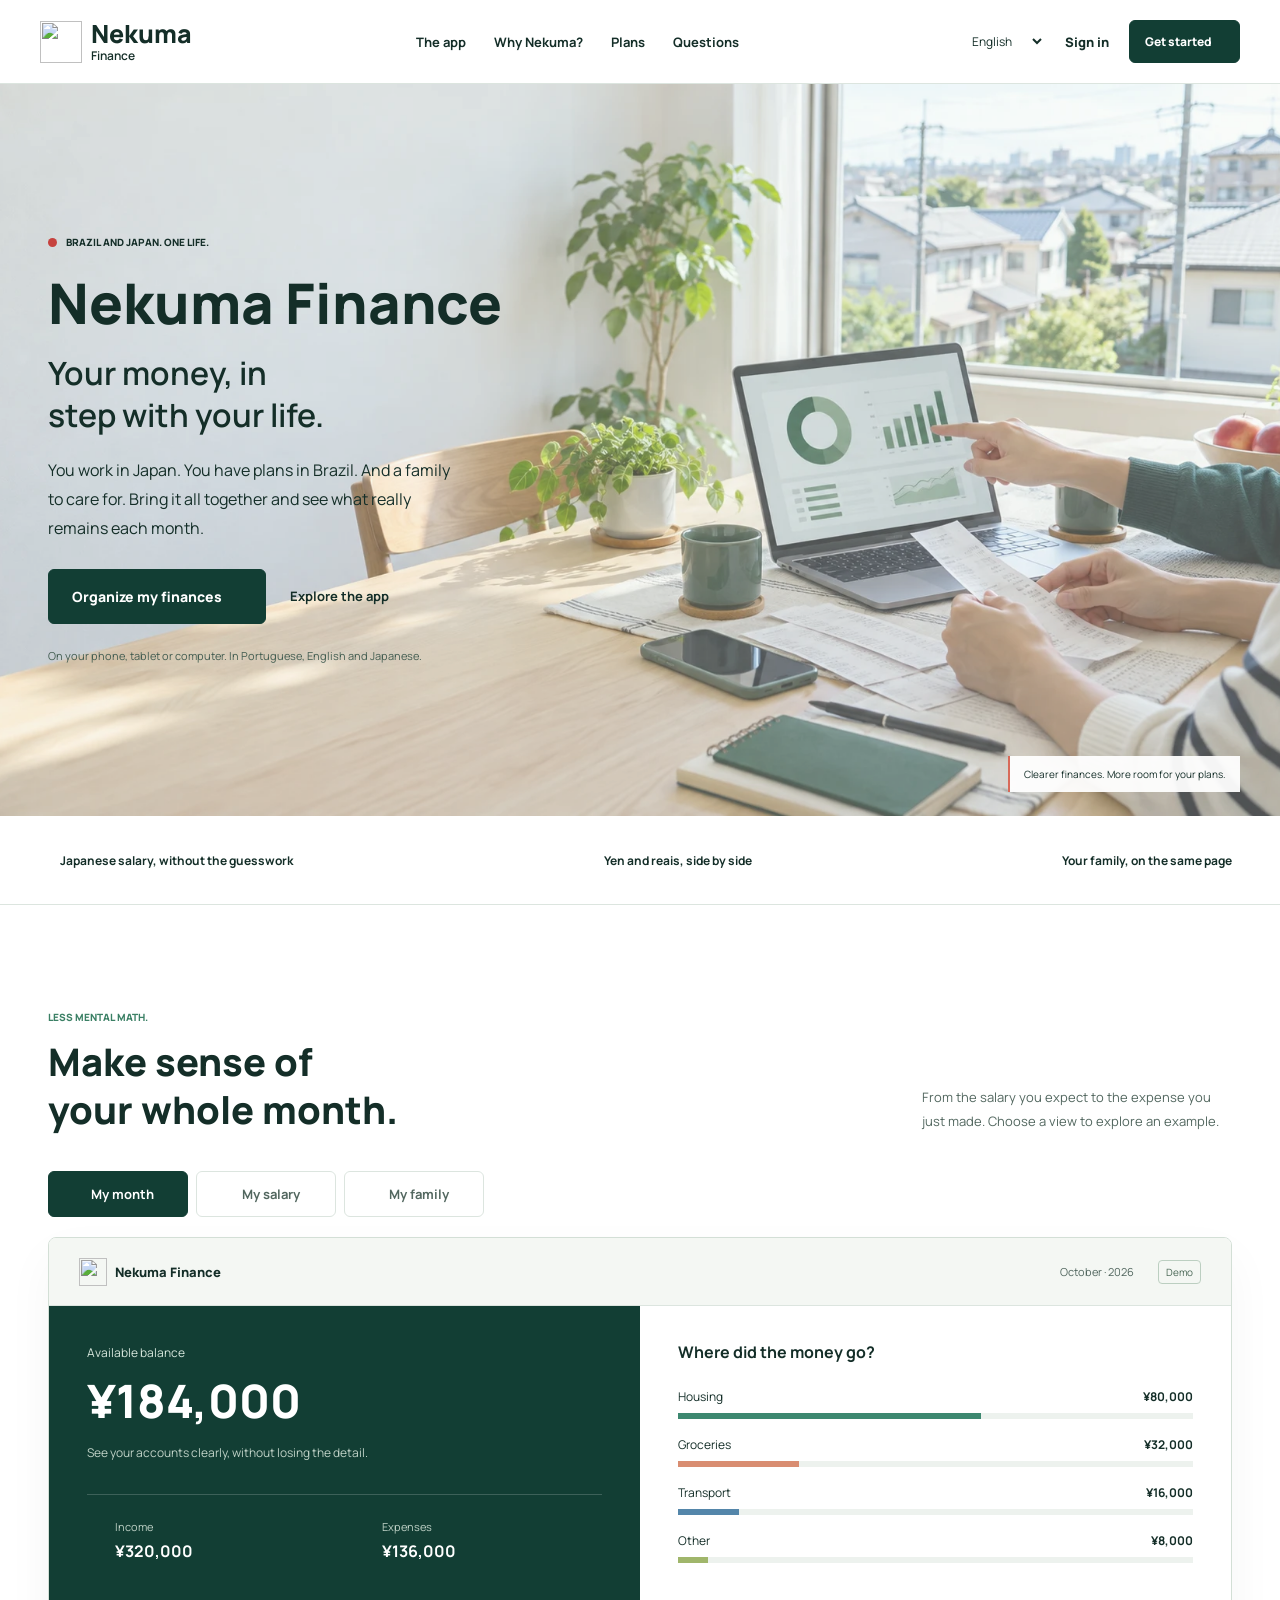
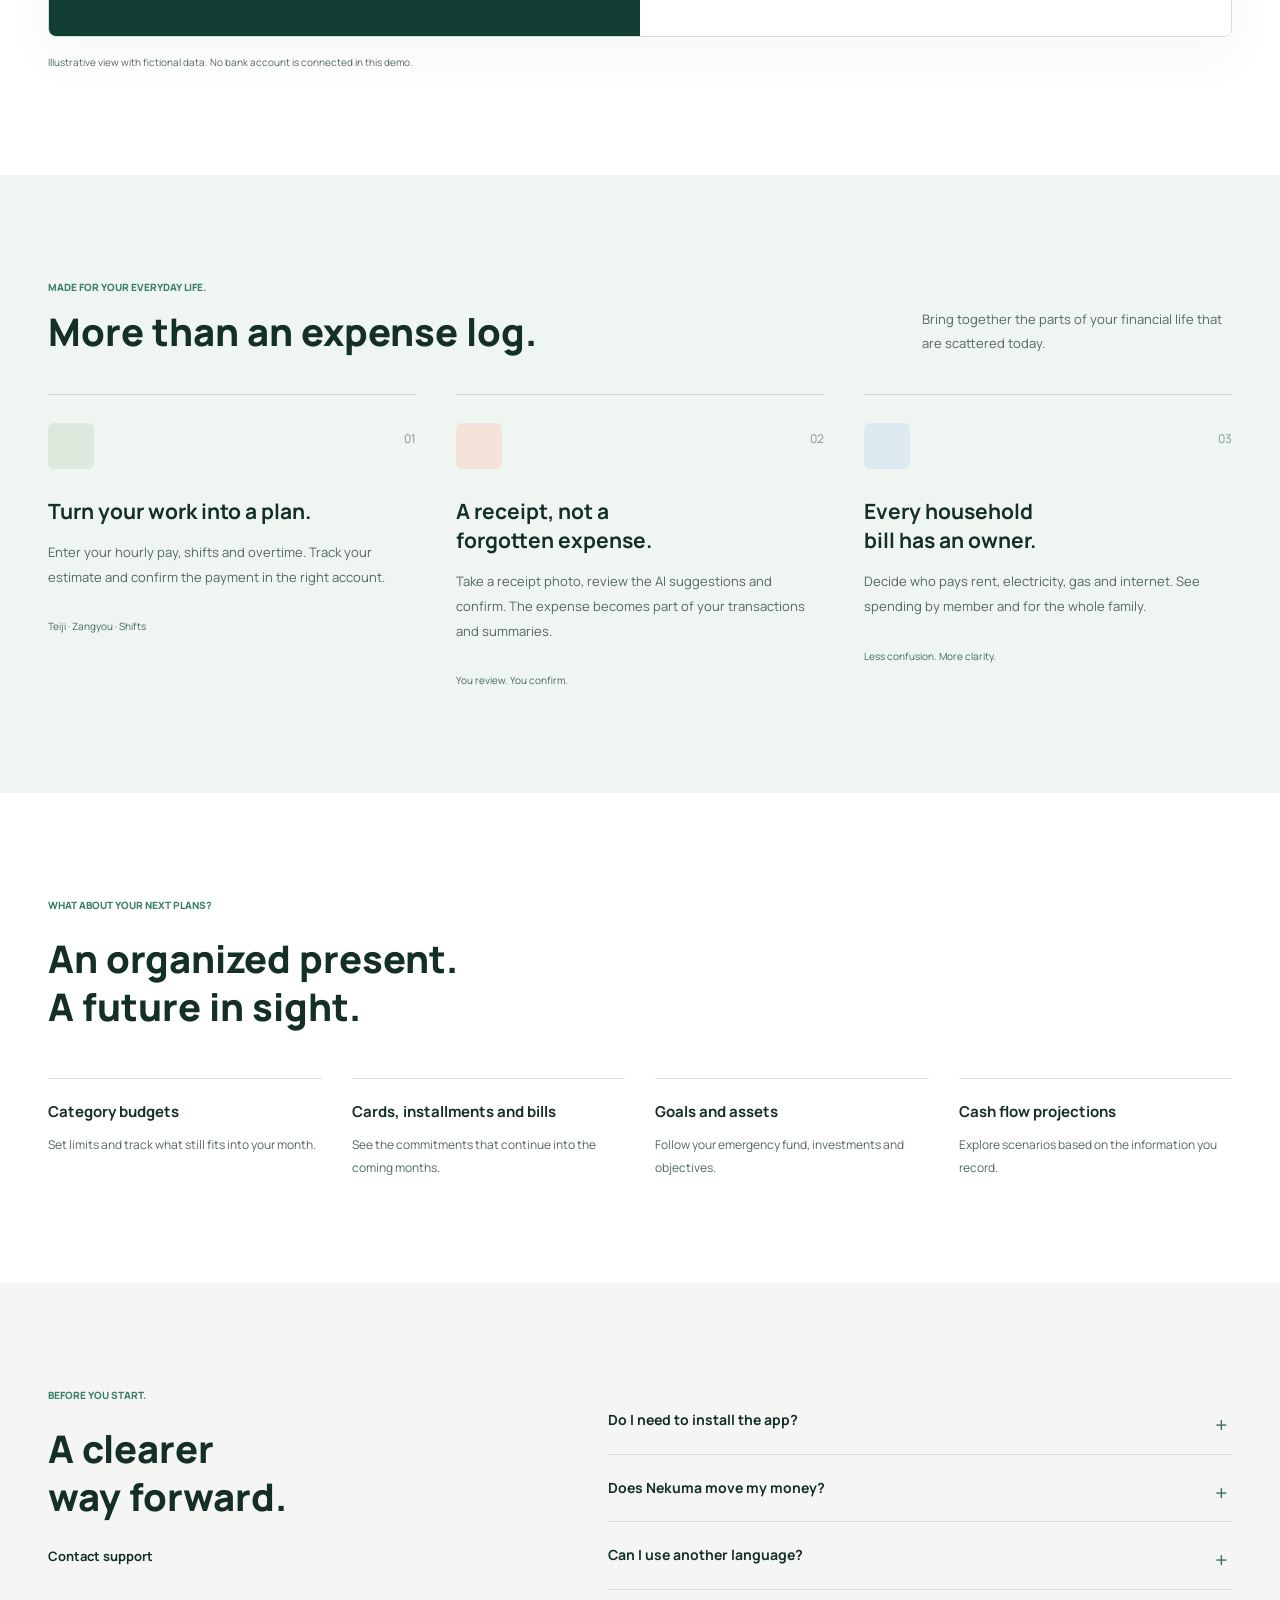
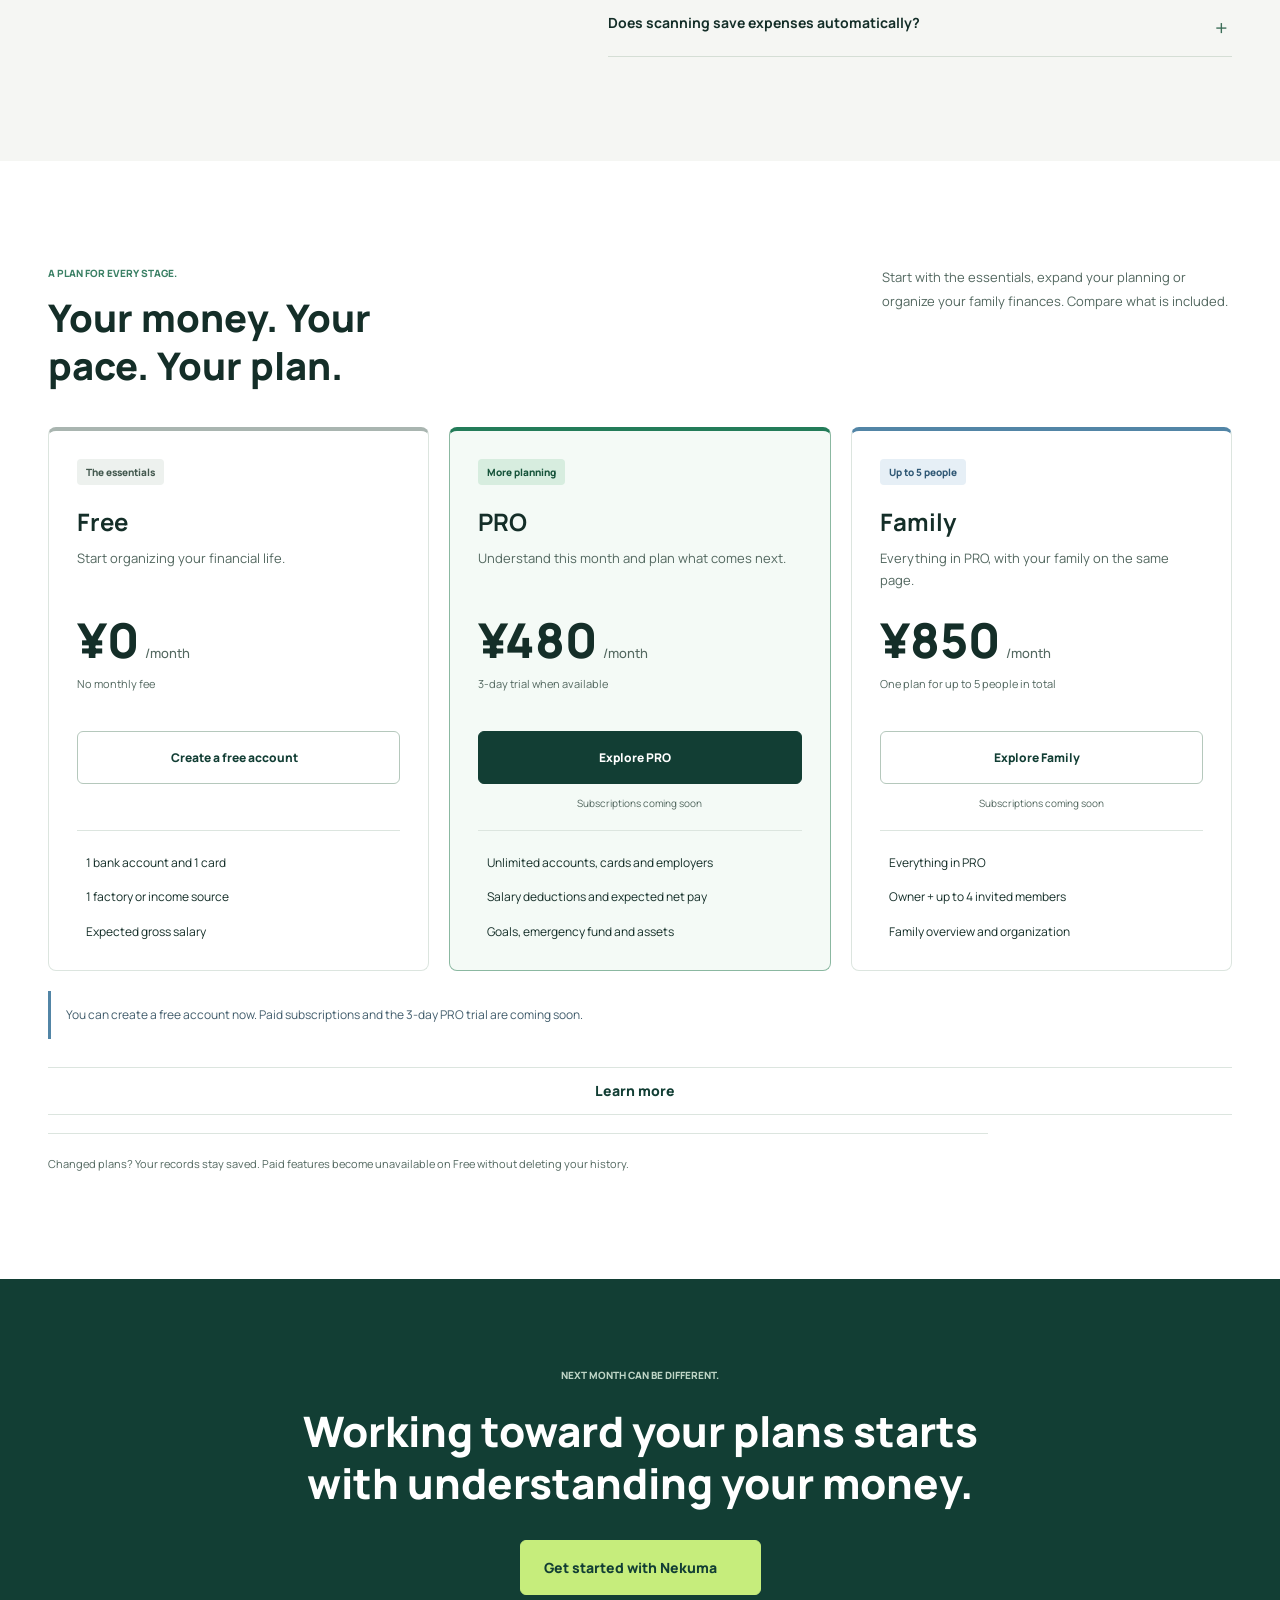
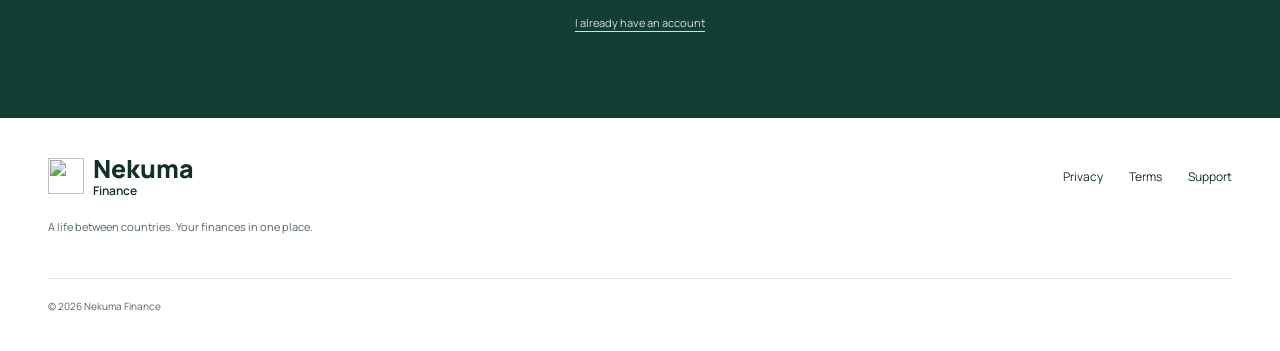
==== commit e3522c4a: "Add expandable plan comparison to homepage" ====
--- a/outputs/finance-pwa/index.html
+++ b/outputs/finance-pwa/index.html
@@ -23,13 +23,13 @@
   <link rel="preconnect" href="https://fonts.googleapis.com" />
   <link rel="preconnect" href="https://fonts.gstatic.com" crossorigin />
   <link href="https://fonts.googleapis.com/css2?family=Manrope:wght@400;500;600;700;800&display=swap" rel="stylesheet" />
-  <link rel="stylesheet" href="./home.css?v=267" />
+  <link rel="stylesheet" href="./home.css?v=272" />
 </head>
 <body>
   <a class="skip-link" href="#conteudo" data-copy="skip">Ir para o conteúdo</a>
   <header class="site-header">
     <a class="brand" href="./index.html" aria-label="Nekuma Finance"><img src="./assets/nekuma-logo-192.png" width="42" height="42" alt="" /><span>Nekuma<span class="brand-finance">Finance</span></span></a>
-    <nav class="desktop-nav" aria-label="Principal"><a href="#experiencia" data-copy="navExperience">O aplicativo</a><a href="#recursos" data-copy="navFeatures">Por que Nekuma?</a><a href="#planos" data-copy="navPlans">Plano</a><a href="#perguntas" data-copy="navFaq">Dúvidas</a></nav>
+    <nav class="desktop-nav" aria-label="Principal"><a href="#experiencia" data-copy="navExperience">O aplicativo</a><a href="#recursos" data-copy="navFeatures">Por que Nekuma?</a><a href="#planos" data-copy="navPlans">Planos</a><a href="#perguntas" data-copy="navFaq">Dúvidas</a></nav>
     <div class="header-actions"><span id="home-language"></span><a class="login-link" href="./app.html?auth=login" data-copy="login">Entrar</a><a class="button button-small" href="./app.html?auth=signup"><span data-copy="start">Começar</span><i data-lucide="arrow-up-right" aria-hidden="true"></i></a></div>
   </header>
   <main id="conteudo">
@@ -64,13 +64,20 @@
 
     <section id="perguntas" class="faq-band"><div class="wrap section faq-layout"><div><p class="eyebrow" data-copy="faqEyebrow">ANTES DE COMEÇAR.</p><h2 data-copy="faqTitle">Sem dúvidas no caminho.</h2><a class="text-link" href="mailto:suporte@nekumafinance.app"><span data-copy="talkSupport">Falar com o suporte</span><i data-lucide="arrow-up-right" aria-hidden="true"></i></a></div><div class="faq-list"><details><summary data-copy="faqInstallQ">Preciso instalar o aplicativo?</summary><p data-copy="faqInstallA">Você pode acessar pelo navegador. No celular, também pode instalar o Nekuma na tela inicial para abrir como um aplicativo.</p></details><details><summary data-copy="faqBanksQ">O Nekuma movimenta meu dinheiro?</summary><p data-copy="faqBanksA">Não. O Nekuma ajuda a organizar e acompanhar suas informações financeiras. Registrar um pagamento no app não executa uma transferência bancária.</p></details><details><summary data-copy="faqLanguageQ">Posso usar em outro idioma?</summary><p data-copy="faqLanguageA">Sim. Você pode escolher português, inglês ou japonês e alterar o idioma nos ajustes do aplicativo.</p></details><details><summary data-copy="faqScanQ">O scan salva os gastos sozinho?</summary><p data-copy="faqScanA">Não. A IA sugere os dados do recibo. Você revisa e confirma antes de criar o lançamento.</p></details></div></div></section>
 
-    <section id="planos" class="section wrap pricing-layout"><div><p class="eyebrow" data-copy="pricingEyebrow">UM PRÓXIMO PASSO SIMPLES.</p><h2 data-copy="pricingTitle">Conheça por 3 dias.<br />Continue com o PRO.</h2><p class="pricing-description" data-copy="pricingDescription">Um espaço para organizar suas finanças no Japão e no Brasil, sem espalhar suas contas em várias ferramentas.</p></div><article class="pricing-plan"><div class="plan-heading"><h3>Nekuma Finance PRO</h3><span data-copy="trialBadge">3 dias de teste</span></div><p class="plan-price">¥480<span data-copy="perMonth">/mês</span></p><p class="plan-subtitle" data-copy="planSubtitle">Depois do período de teste</p><ul><li><i data-lucide="check" aria-hidden="true"></i><span data-copy="planAccounts">Contas em ienes e reais</span></li><li><i data-lucide="check" aria-hidden="true"></i><span data-copy="planSalary">Salário japonês e planejamento</span></li><li><i data-lucide="check" aria-hidden="true"></i><span data-copy="planReceipts">Scan de recibos com revisão</span></li><li><i data-lucide="check" aria-hidden="true"></i><span data-copy="planFamily">Organização financeira da família</span></li><li><i data-lucide="check" aria-hidden="true"></i><span data-copy="planGoals">Orçamentos, metas e patrimônio</span></li></ul><a class="button" href="./app.html?auth=signup"><span data-copy="trialCta">Começar meus 3 dias de teste</span><i data-lucide="arrow-up-right" aria-hidden="true"></i></a></article></section>
+    <section id="planos" class="section wrap pricing-comparison" aria-labelledby="pricing-title">
+      <div class="section-heading"><div><p class="eyebrow" data-copy="pricingEyebrow">UM PLANO PARA CADA MOMENTO.</p><h2 id="pricing-title" data-copy="pricingTitle">Seu dinheiro. Seu ritmo.<br />Seu plano.</h2></div><p data-copy="pricingDescription">Comece pelo essencial, amplie seu planejamento ou organize a vida financeira da família. Compare o que está incluído.</p></div>
+      <div id="home-plan-cards" class="home-plan-grid"></div>
+      <p class="pricing-availability" data-copy="pricingAvailability">Você já pode criar sua conta grátis. A contratação dos planos pagos e os 3 dias de teste do PRO serão liberados em breve.</p>
+      <div id="home-plan-comparison"></div>
+      <p class="pricing-preservation" data-copy="pricingPreservation">Mudou de plano? Seus registros continuam salvos. Recursos exclusivos ficam indisponíveis no Grátis, sem apagar seu histórico.</p>
+      <noscript><p>Grátis: ¥0. PRO: ¥480/mês. Família: ¥850/mês, até 5 pessoas no total. Planos pagos em breve. <a href="./app.html?auth=signup">Criar conta grátis</a>.</p></noscript>
+    </section>
     <section id="comecar" class="final-band"><div class="wrap final-inner"><p class="eyebrow" data-copy="finalEyebrow">O PRÓXIMO MÊS PODE SER DIFERENTE.</p><h2 data-copy="finalTitle">Trabalhar por seus planos começa com enxergar seu dinheiro.</h2><a class="button button-light" href="./app.html?auth=signup"><span data-copy="finalCta">Começar no Nekuma</span><i data-lucide="arrow-up-right" aria-hidden="true"></i></a><a class="final-login" href="./app.html?auth=login" data-copy="alreadyAccount">Já tenho uma conta</a></div></section>
   </main>
   <footer class="site-footer wrap"><div><a class="brand" href="./index.html"><img src="./assets/nekuma-logo-192.png" width="36" height="36" alt="" /><span>nekuma<span class="brand-finance">finance</span></span></a><p data-copy="footerTag">Uma vida entre países. Suas finanças no mesmo lugar.</p></div><nav aria-label="Informações legais"><a href="./privacy.html" data-copy="privacy">Privacidade</a><a href="./terms.html" data-copy="terms">Termos</a><a href="mailto:suporte@nekumafinance.app" data-copy="support">Suporte</a></nav><small>© 2026 Nekuma Finance</small></footer>
   <script src="./i18n.js?v=267"></script>
   <script src="./assets/vendor/lucide.min.js"></script>
-  <script src="./home.js?v=267" defer></script>
+  <script src="./home.js?v=272" defer></script>
   <dialog id="support-dialog" aria-labelledby="support-title">
     <button class="support-close" type="button" aria-label="Fechar / Close / 閉じる">×</button>
     <h2 id="support-title" data-copy="supportTitle">Fale com o Nekuma</h2>
--- a/outputs/finance-pwa/home.css
+++ b/outputs/finance-pwa/home.css
@@ -19,3 +19,81 @@
 #support-dialog{width:min(520px,calc(100% - 32px));max-height:calc(100dvh - 40px);overflow:auto;border:1px solid var(--line);border-radius:8px;padding:32px;color:var(--ink);background:white}#support-dialog::backdrop{background:#102b25aa}#support-dialog h2{font-size:25px;padding-right:30px}.support-close{position:absolute;right:14px;top:12px;background:transparent;border:0;font-size:28px;color:var(--ink);width:36px;height:36px}.support-destination{font-size:13px;color:var(--muted);overflow-wrap:anywhere}#support-form{display:grid;gap:16px;margin-top:24px}#support-form label{display:grid;gap:8px;font-size:13px;font-weight:700}#support-form input,#support-form textarea{width:100%;min-width:0;padding:12px;border:1px solid #a9bfb3;border-radius:5px;font:inherit;background:white;color:var(--ink)}#support-form textarea{resize:vertical}.support-note,#support-status{font-size:12px;line-height:1.7;margin:0}#support-status{color:#8f342c}#support-form button:disabled{opacity:.55;cursor:not-allowed;transform:none}html:has(#support-dialog[open]){overflow:hidden}
 @media(max-width:800px){.hero-photo{opacity:.5}}@media(max-width:520px){.hero-photo{opacity:.8}#support-dialog{padding:26px 20px}}
 @media(prefers-reduced-motion:reduce){:root{scroll-behavior:auto}.button{transition:none}.button:hover{transform:none}}
+.pricing-comparison .section-heading { align-items: start; }
+.pricing-comparison .section-heading > p { max-width: 350px; }
+.home-plan-grid { display: grid; grid-template-columns: repeat(3, minmax(0, 1fr)); gap: 20px; align-items: stretch; }
+.home-plan { min-width: 0; padding: 28px; border: 1px solid var(--line); border-top: 4px solid #a9b5b0; border-radius: 8px; background: #fff; }
+.home-plan-pro { border-color: #8bb8a1; border-top-color: #237c59; background: #f4faf6; }
+.home-plan-family { border-top-color: #5285a6; }
+.home-plan-badge { display: inline-block; font-size: 10px; font-weight: 800; line-height: 1.6; padding: 5px 9px; border-radius: 4px; background: #edf1ee; color: #44594f; }
+.home-plan-pro .home-plan-badge { background: #d7eddf; color: #16533a; }
+.home-plan-family .home-plan-badge { background: #e6eff6; color: #305875; }
+.home-plan h3 { margin: 21px 0 10px; font-size: 24px; line-height: 1.3; }
+.home-plan-summary { min-height: 44px; margin: 0; color: var(--muted); font-size: 13px; line-height: 1.7; }
+.home-plan-price { display: flex; align-items: baseline; flex-wrap: wrap; gap: 6px; margin: 20px 0 6px; font-size: 48px; font-weight: 800; line-height: 1.2; }
+.home-plan-price > span { font-size: 13px; font-weight: 500; color: var(--muted); }
+.home-plan-note { min-height: 38px; margin: 0 0 18px; color: var(--muted); font-size: 11px; line-height: 1.6; }
+.home-plan .button { width: 100%; min-height: 50px; gap: 9px; padding-inline: 12px; font-size: 12px; }
+.home-plan .home-plan-secondary { color: var(--green); background: #fff; border-color: #b5c8bc; }
+.home-plan .home-plan-secondary:hover { background: #edf4ef; }
+.home-plan-status { min-height: 18px; margin: 10px 0 18px; font-size: 10px; text-align: center; color: var(--muted); line-height: 1.8; }
+.home-plan ul { list-style: none; display: grid; gap: 14px; border-top: 1px solid var(--line); margin: 0; padding: 22px 0 0; }
+.home-plan li { display: flex; align-items: start; gap: 9px; font-size: 12px; line-height: 1.7; }
+.home-plan li svg { width: 16px; height: 16px; margin-top: 2px; color: #28734f; }
+.home-plan li span { min-width: 0; overflow-wrap: anywhere; }
+.pricing-availability { margin: 20px 0 28px; padding: 13px 0 13px 15px; border-left: 3px solid #5285a6; color: #425d6c; font-size: 12px; line-height: 1.8; }
+.comparison-title { margin: 0 0 22px; font-size: 23px; line-height: 1.4; }
+.plan-comparison-details > summary { display: flex; justify-content: center; align-items: center; gap: 10px; min-height: 48px; padding: 12px; border-block: 1px solid var(--line); color: var(--green); font-size: 14px; font-weight: 800; cursor: pointer; list-style: none; }
+.plan-comparison-details > summary::-webkit-details-marker { display: none; }
+.plan-comparison-details > summary:focus-visible { outline: 3px solid #2779b5; outline-offset: 3px; }
+.plan-comparison-details > summary:hover { background: #f4f8f5; }
+.comparison-open-label, .plan-comparison-details[open] .comparison-closed-label { display: none; }
+.plan-comparison-details[open] .comparison-open-label { display: inline; }
+.plan-comparison-details[open] > summary svg { transform: rotate(180deg); }
+.comparison-expanded { padding-top: 26px; }
+.comparison-scroll { max-width: 100%; overflow-x: auto; overscroll-behavior-x: contain; border: 1px solid var(--line); border-radius: 6px; }
+.comparison-scroll:focus-visible { outline: 3px solid #2779b5; outline-offset: 3px; }
+.plan-comparison-table { width: 100%; min-width: 640px; table-layout: fixed; border-collapse: separate; border-spacing: 0; font-size: 12px; line-height: 1.7; }
+.plan-comparison-table th, .plan-comparison-table td { padding: 16px 20px; border-bottom: 1px solid var(--line); overflow-wrap: anywhere; }
+.plan-comparison-table th:first-child { width: 36%; text-align: left; }
+.plan-comparison-table thead th { font-size: 13px; background: #fff; text-align: center; padding-block: 20px; }
+.plan-comparison-table thead th > span { display: block; font-size: 16px; }
+.plan-comparison-table thead th > small { display: block; margin-top: 5px; font-size: 11px; font-weight: 500; color: var(--muted); }
+.plan-comparison-table tbody th[scope=row] { font-weight: 600; background: #fff; }
+.plan-comparison-table td { text-align: center; background: #fff; }
+.plan-comparison-table tr[data-plan-feature]:nth-child(even) > * { background: #f6f9fb; }
+.plan-comparison-table th:not(:last-child), .plan-comparison-table td:not(:last-child) { border-right: 1px solid var(--line); }
+.plan-comparison-table td:nth-child(3), .plan-comparison-table thead th:nth-child(3) { background: #f4faf6; }
+.plan-comparison-table .comparison-group th { background: #eef3f6; color: #345568; padding-block: 11px; font-size: 11px; font-weight: 800; text-align: left; }
+.plan-comparison-table tr:last-child > * { border-bottom: 0; }
+.comparison-value { display: inline-flex; align-items: center; justify-content: center; gap: 6px; }
+.comparison-symbol { display: inline-grid; place-items: center; flex: none; width: 26px; height: 26px; border-radius: 50%; background: #e3f1e8; }
+.comparison-value svg { width: 16px; height: 16px; stroke-width: 2.5; }
+.comparison-value.is-included { color: #226b4a; }
+.comparison-value.is-excluded { color: #97473f; }
+.comparison-value.is-excluded .comparison-symbol { background: #f8e9e6; }
+.comparison-text { font-weight: 700; }
+.comparison-footnote, .pricing-preservation { font-size: 11px; line-height: 1.9; color: var(--muted); margin: 18px 0 0; max-width: 940px; }
+.pricing-preservation { padding-top: 20px; border-top: 1px solid var(--line); }
+@media (max-width: 1000px) {
+  .home-plan-grid { gap: 14px; }
+  .home-plan { padding: 22px 18px; }
+  .home-plan-summary { min-height: 66px; }
+  .home-plan-price { font-size: 42px; }
+}
+@media (max-width: 700px) {
+  .home-plan-grid { grid-template-columns: 1fr; gap: 20px; }
+  .home-plan { padding: 26px 24px; }
+  .home-plan-summary, .home-plan-note { min-height: 0; }
+  .home-plan h3 { margin-top: 16px; }
+  .home-plan-price { margin-top: 19px; }
+  .home-plan-status { margin-bottom: 15px; }
+  .home-plan-free .home-plan-status { display: none; }
+  .home-plan-free ul { margin-top: 22px; }
+  .pricing-availability { margin-bottom: 34px; }
+  .plan-comparison-table { min-width: 560px; }
+  .plan-comparison-table th, .plan-comparison-table td { padding: 13px 12px; font-size: 11px; }
+  .plan-comparison-table th:first-child { width: 172px; }
+  .plan-comparison-table th[scope=row], .plan-comparison-table thead th:first-child { position: sticky; left: 0; z-index: 1; box-shadow: 1px 0 0 var(--line); }
+  .comparison-value { flex-direction: column; gap: 3px; }
+}
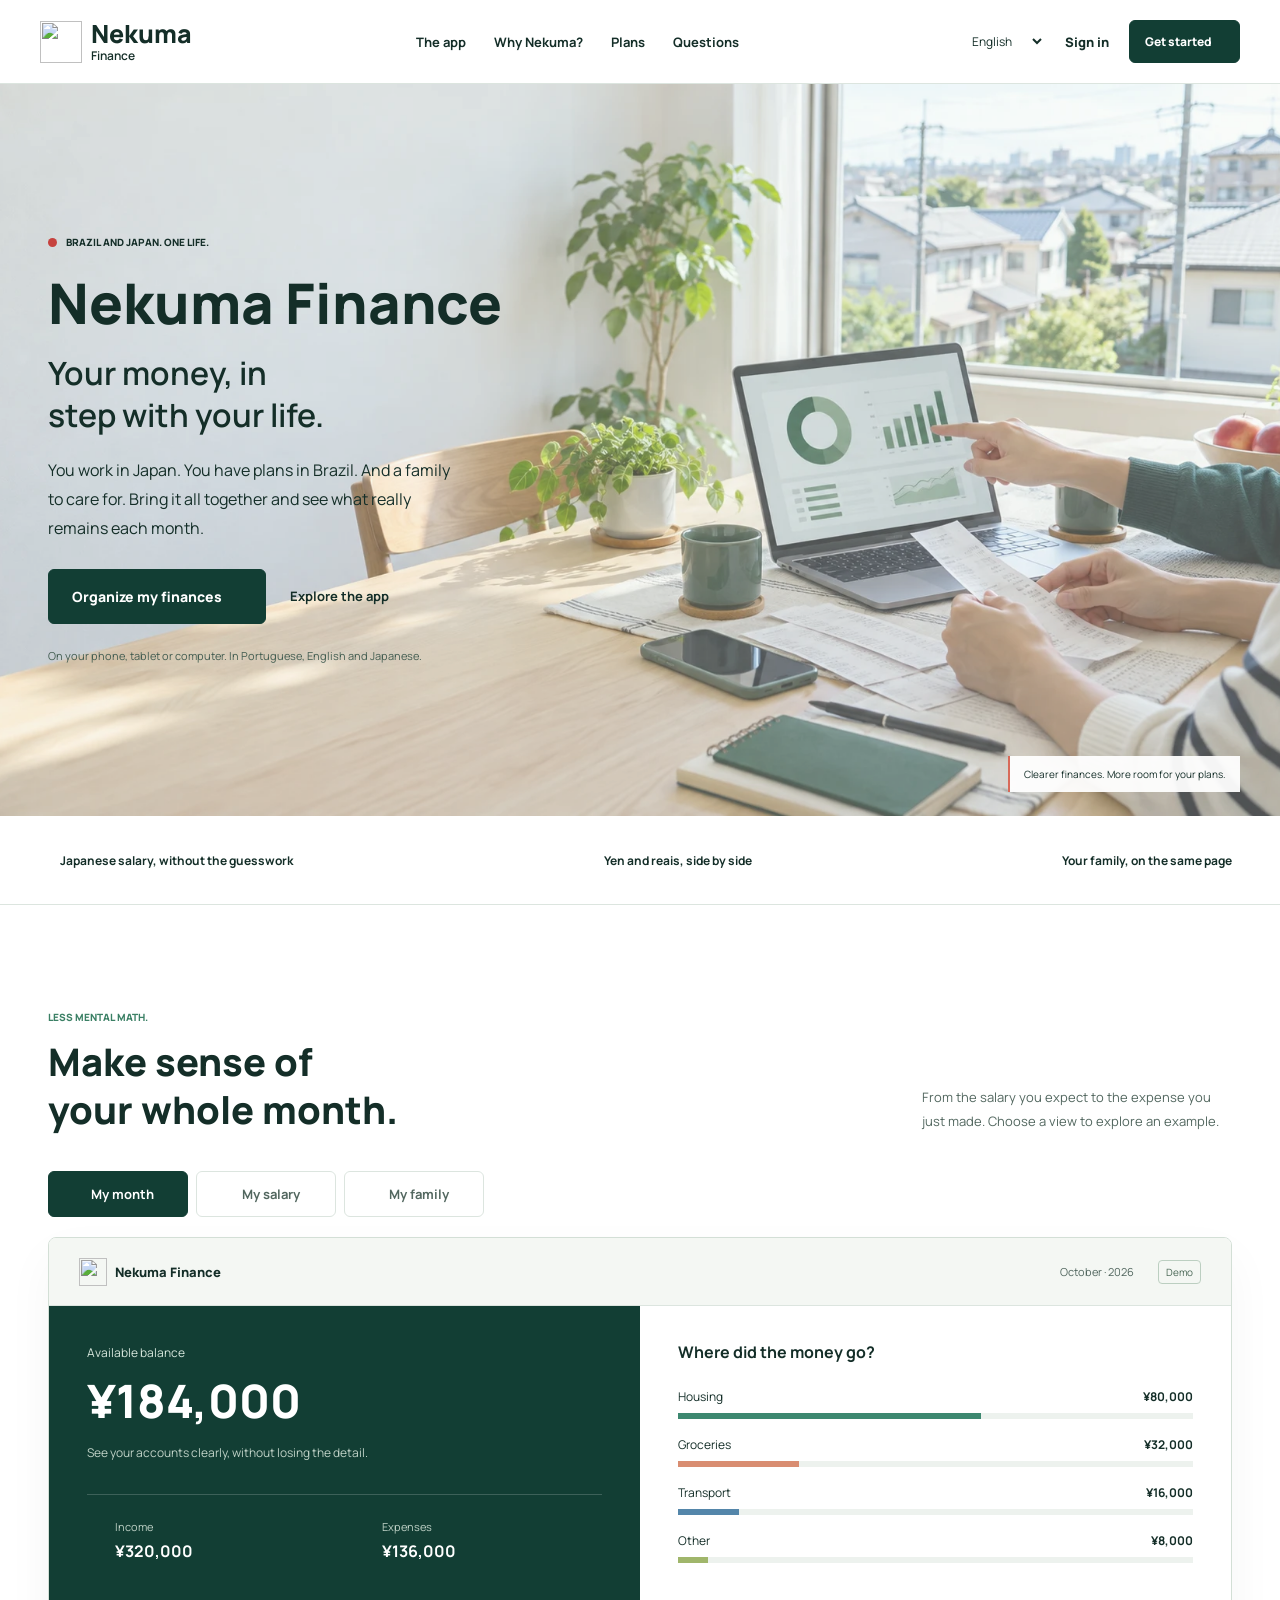
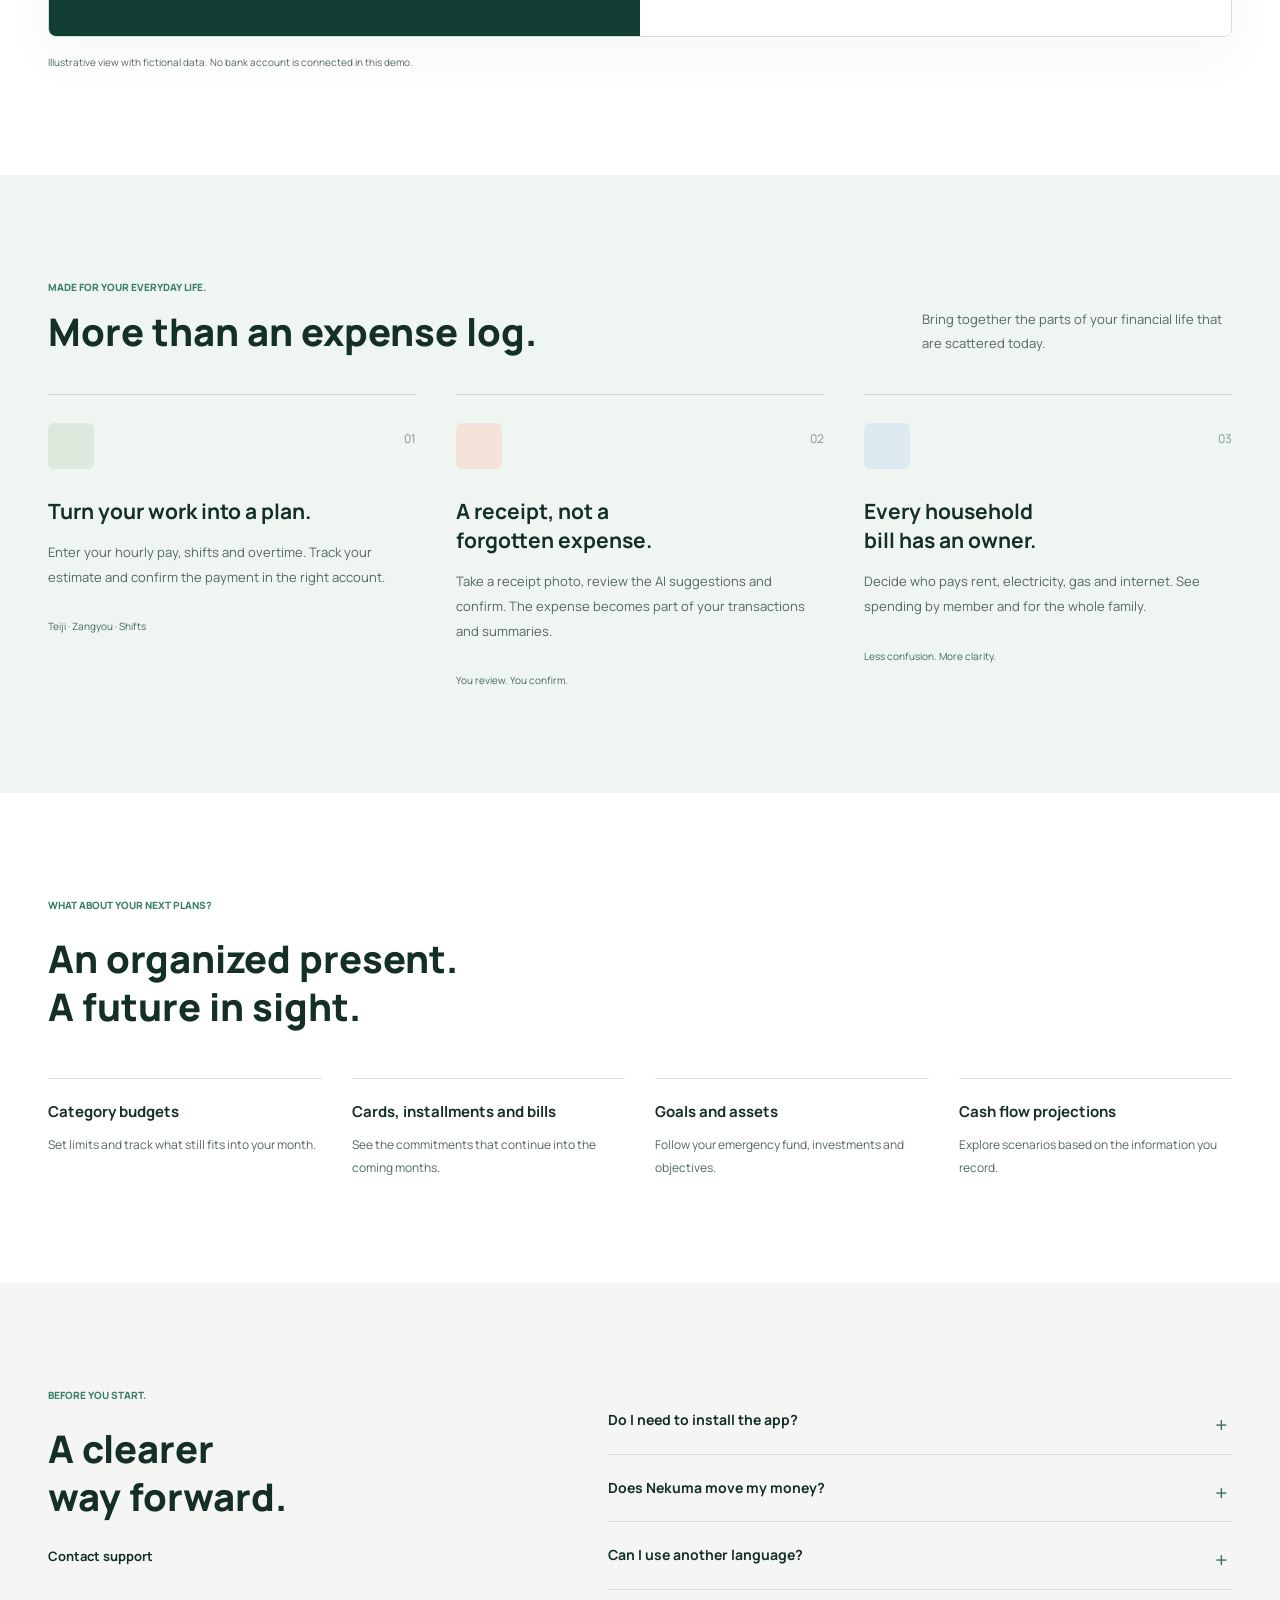
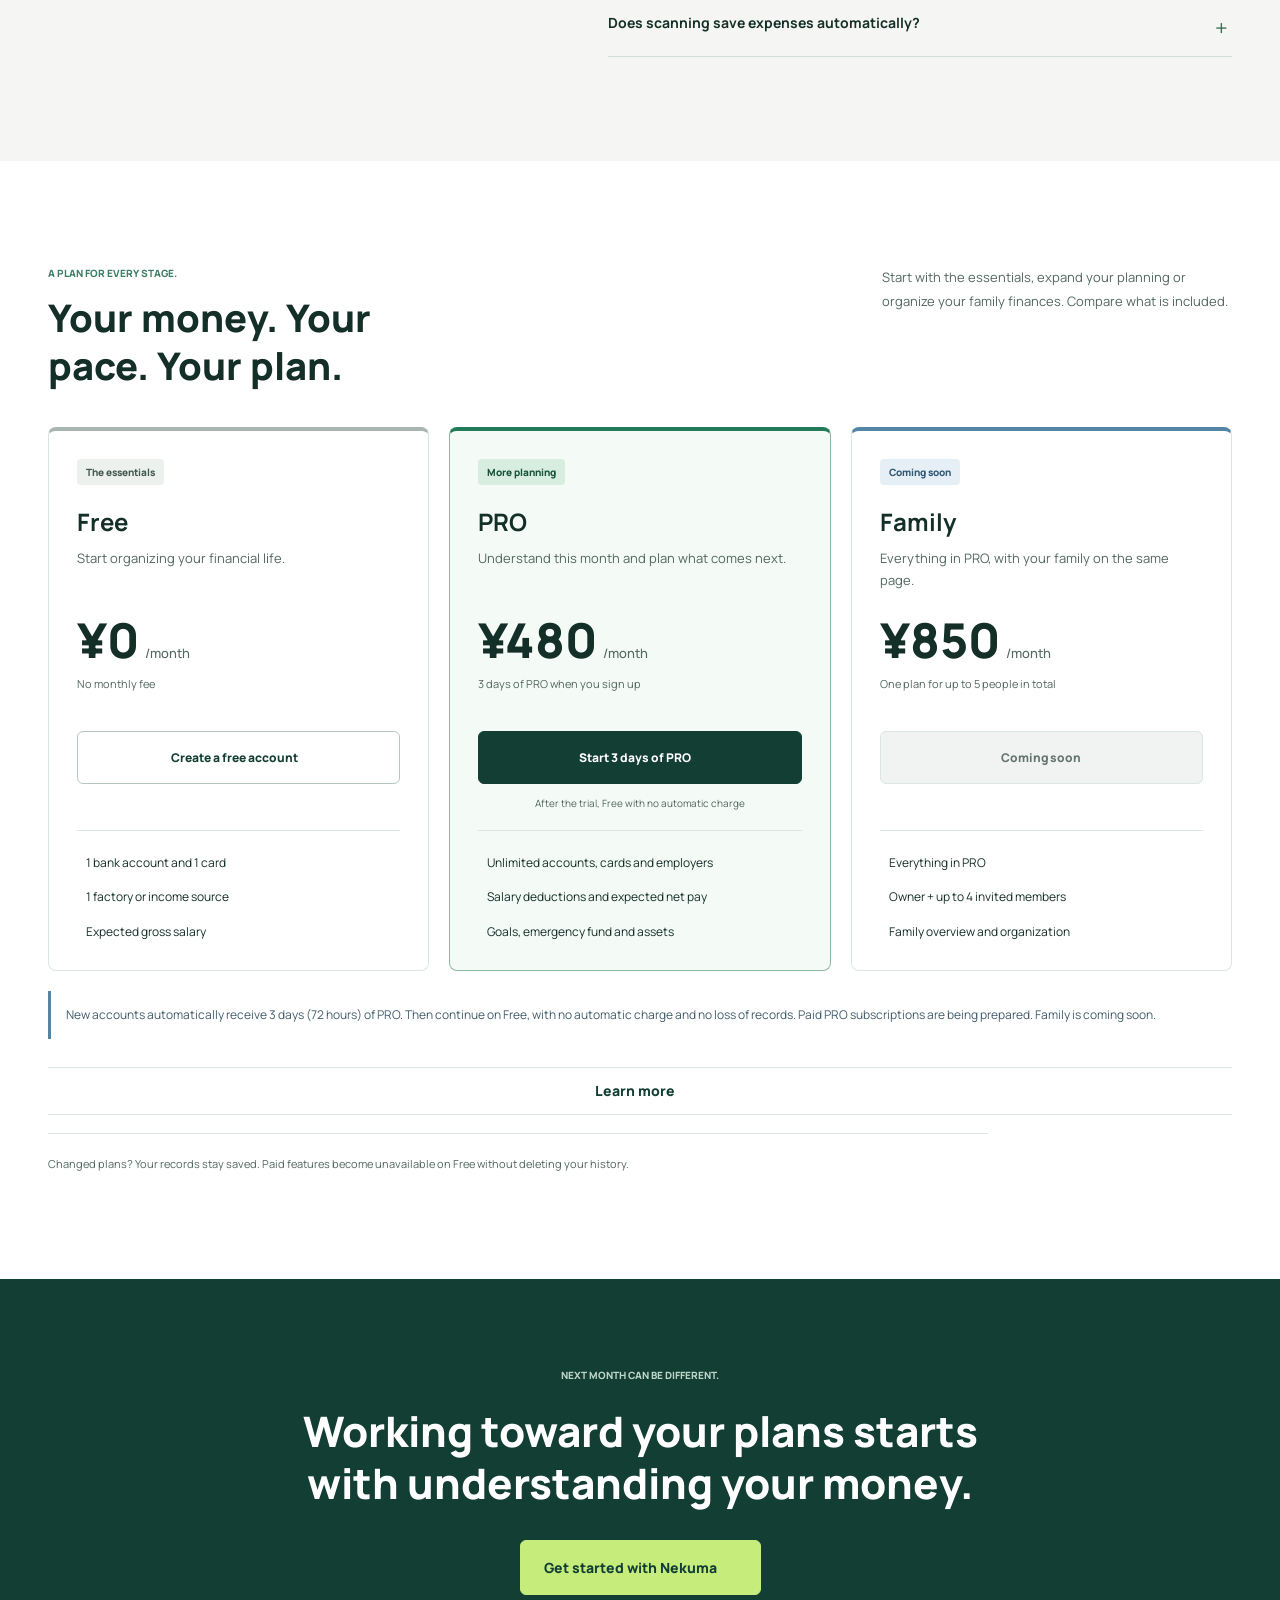
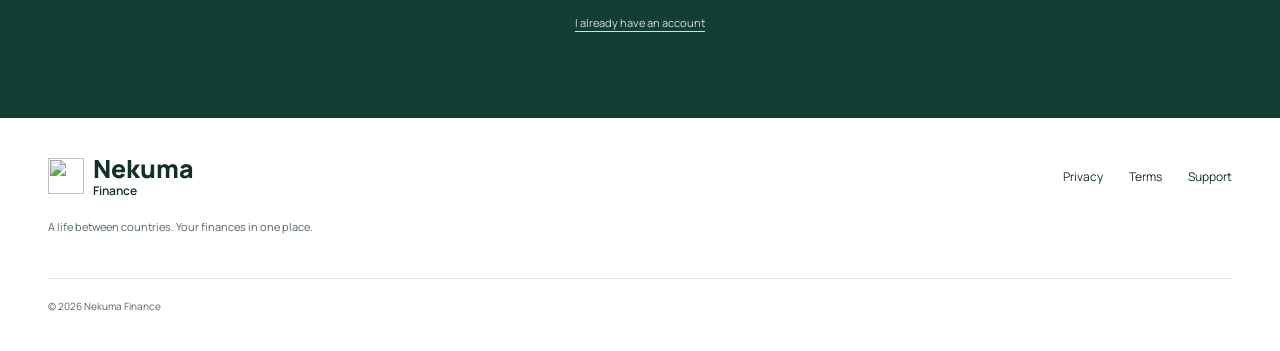
==== commit cd24645c: "Update PRO trial messaging and mark Family as coming soon" ====
--- a/outputs/finance-pwa/index.html
+++ b/outputs/finance-pwa/index.html
@@ -67,10 +67,10 @@
     <section id="planos" class="section wrap pricing-comparison" aria-labelledby="pricing-title">
       <div class="section-heading"><div><p class="eyebrow" data-copy="pricingEyebrow">UM PLANO PARA CADA MOMENTO.</p><h2 id="pricing-title" data-copy="pricingTitle">Seu dinheiro. Seu ritmo.<br />Seu plano.</h2></div><p data-copy="pricingDescription">Comece pelo essencial, amplie seu planejamento ou organize a vida financeira da família. Compare o que está incluído.</p></div>
       <div id="home-plan-cards" class="home-plan-grid"></div>
-      <p class="pricing-availability" data-copy="pricingAvailability">Você já pode criar sua conta grátis. A contratação dos planos pagos e os 3 dias de teste do PRO serão liberados em breve.</p>
+      <p class="pricing-availability" data-copy="pricingAvailability">Ao criar sua conta, você recebe automaticamente 3 dias (72 horas) de PRO. Depois, continua no Grátis, sem cobrança automática e sem perder seus registros. A assinatura paga do PRO está em preparação. Plano Família em breve.</p>
       <div id="home-plan-comparison"></div>
       <p class="pricing-preservation" data-copy="pricingPreservation">Mudou de plano? Seus registros continuam salvos. Recursos exclusivos ficam indisponíveis no Grátis, sem apagar seu histórico.</p>
-      <noscript><p>Grátis: ¥0. PRO: ¥480/mês. Família: ¥850/mês, até 5 pessoas no total. Planos pagos em breve. <a href="./app.html?auth=signup">Criar conta grátis</a>.</p></noscript>
+      <noscript><p>Grátis: ¥0. Novos cadastros recebem automaticamente 3 dias de PRO, sem cobrança automática. PRO: ¥480/mês, assinatura paga em preparação. Família: em breve. <a href="./app.html?auth=signup">Criar conta</a>.</p></noscript>
     </section>
     <section id="comecar" class="final-band"><div class="wrap final-inner"><p class="eyebrow" data-copy="finalEyebrow">O PRÓXIMO MÊS PODE SER DIFERENTE.</p><h2 data-copy="finalTitle">Trabalhar por seus planos começa com enxergar seu dinheiro.</h2><a class="button button-light" href="./app.html?auth=signup"><span data-copy="finalCta">Começar no Nekuma</span><i data-lucide="arrow-up-right" aria-hidden="true"></i></a><a class="final-login" href="./app.html?auth=login" data-copy="alreadyAccount">Já tenho uma conta</a></div></section>
   </main>
--- a/outputs/finance-pwa/home.css
+++ b/outputs/finance-pwa/home.css
@@ -36,6 +36,7 @@
 .home-plan .button { width: 100%; min-height: 50px; gap: 9px; padding-inline: 12px; font-size: 12px; }
 .home-plan .home-plan-secondary { color: var(--green); background: #fff; border-color: #b5c8bc; }
 .home-plan .home-plan-secondary:hover { background: #edf4ef; }
+.home-plan button:disabled { cursor: not-allowed; color: #64756e; background: #f0f3f1; border-color: var(--line); transform: none; }
 .home-plan-status { min-height: 18px; margin: 10px 0 18px; font-size: 10px; text-align: center; color: var(--muted); line-height: 1.8; }
 .home-plan ul { list-style: none; display: grid; gap: 14px; border-top: 1px solid var(--line); margin: 0; padding: 22px 0 0; }
 .home-plan li { display: flex; align-items: start; gap: 9px; font-size: 12px; line-height: 1.7; }
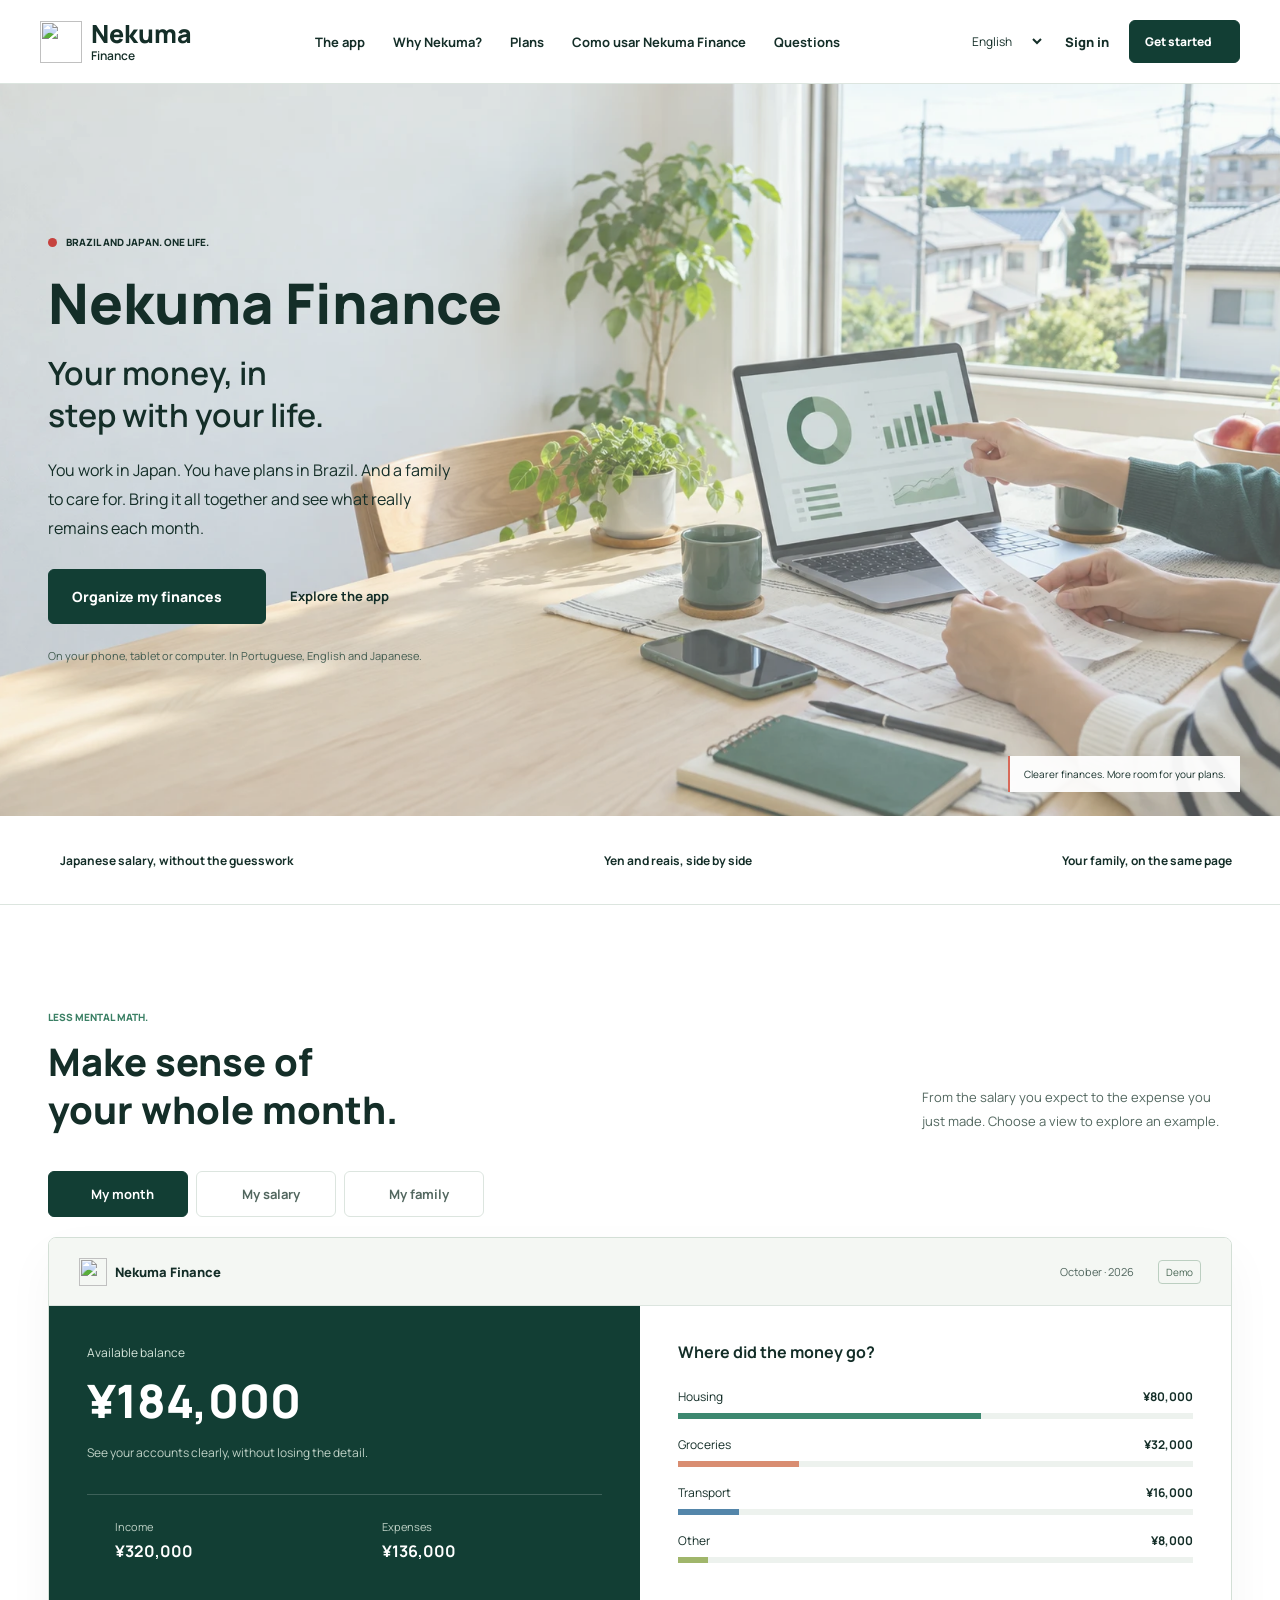
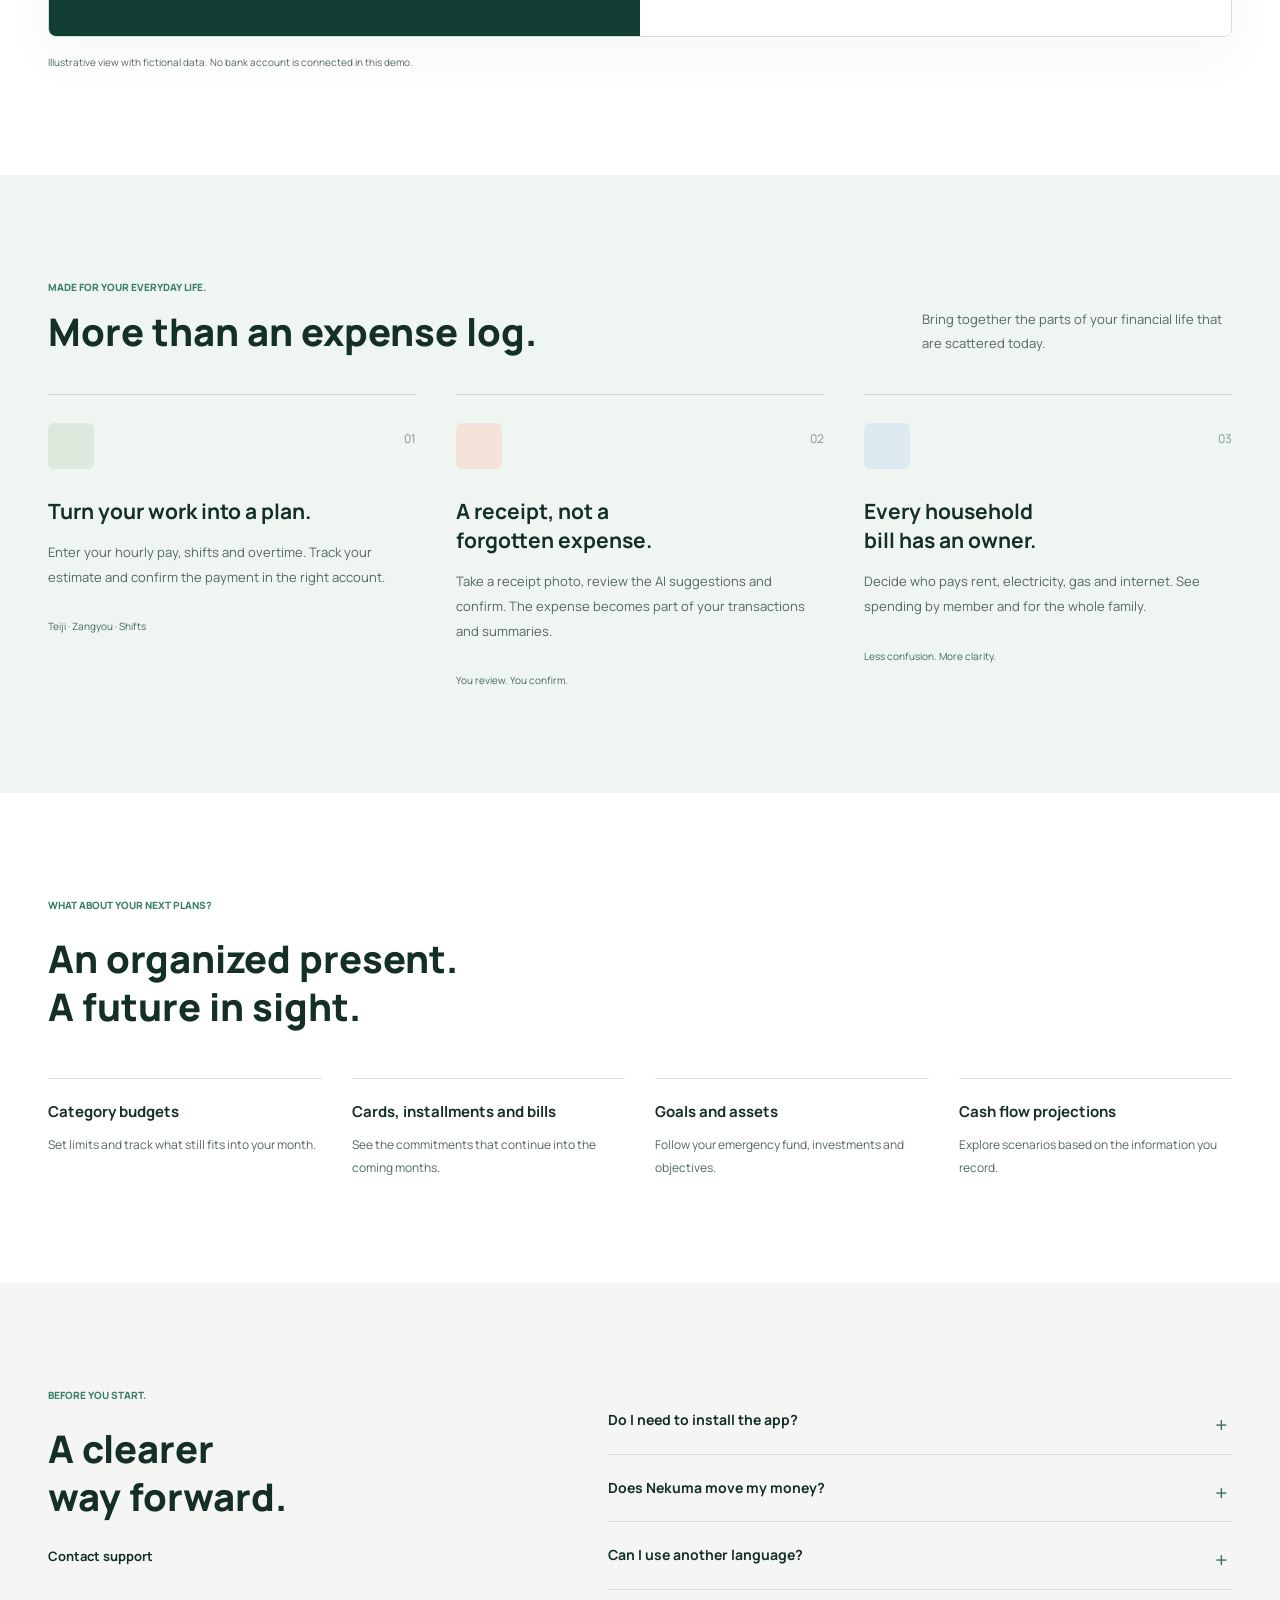
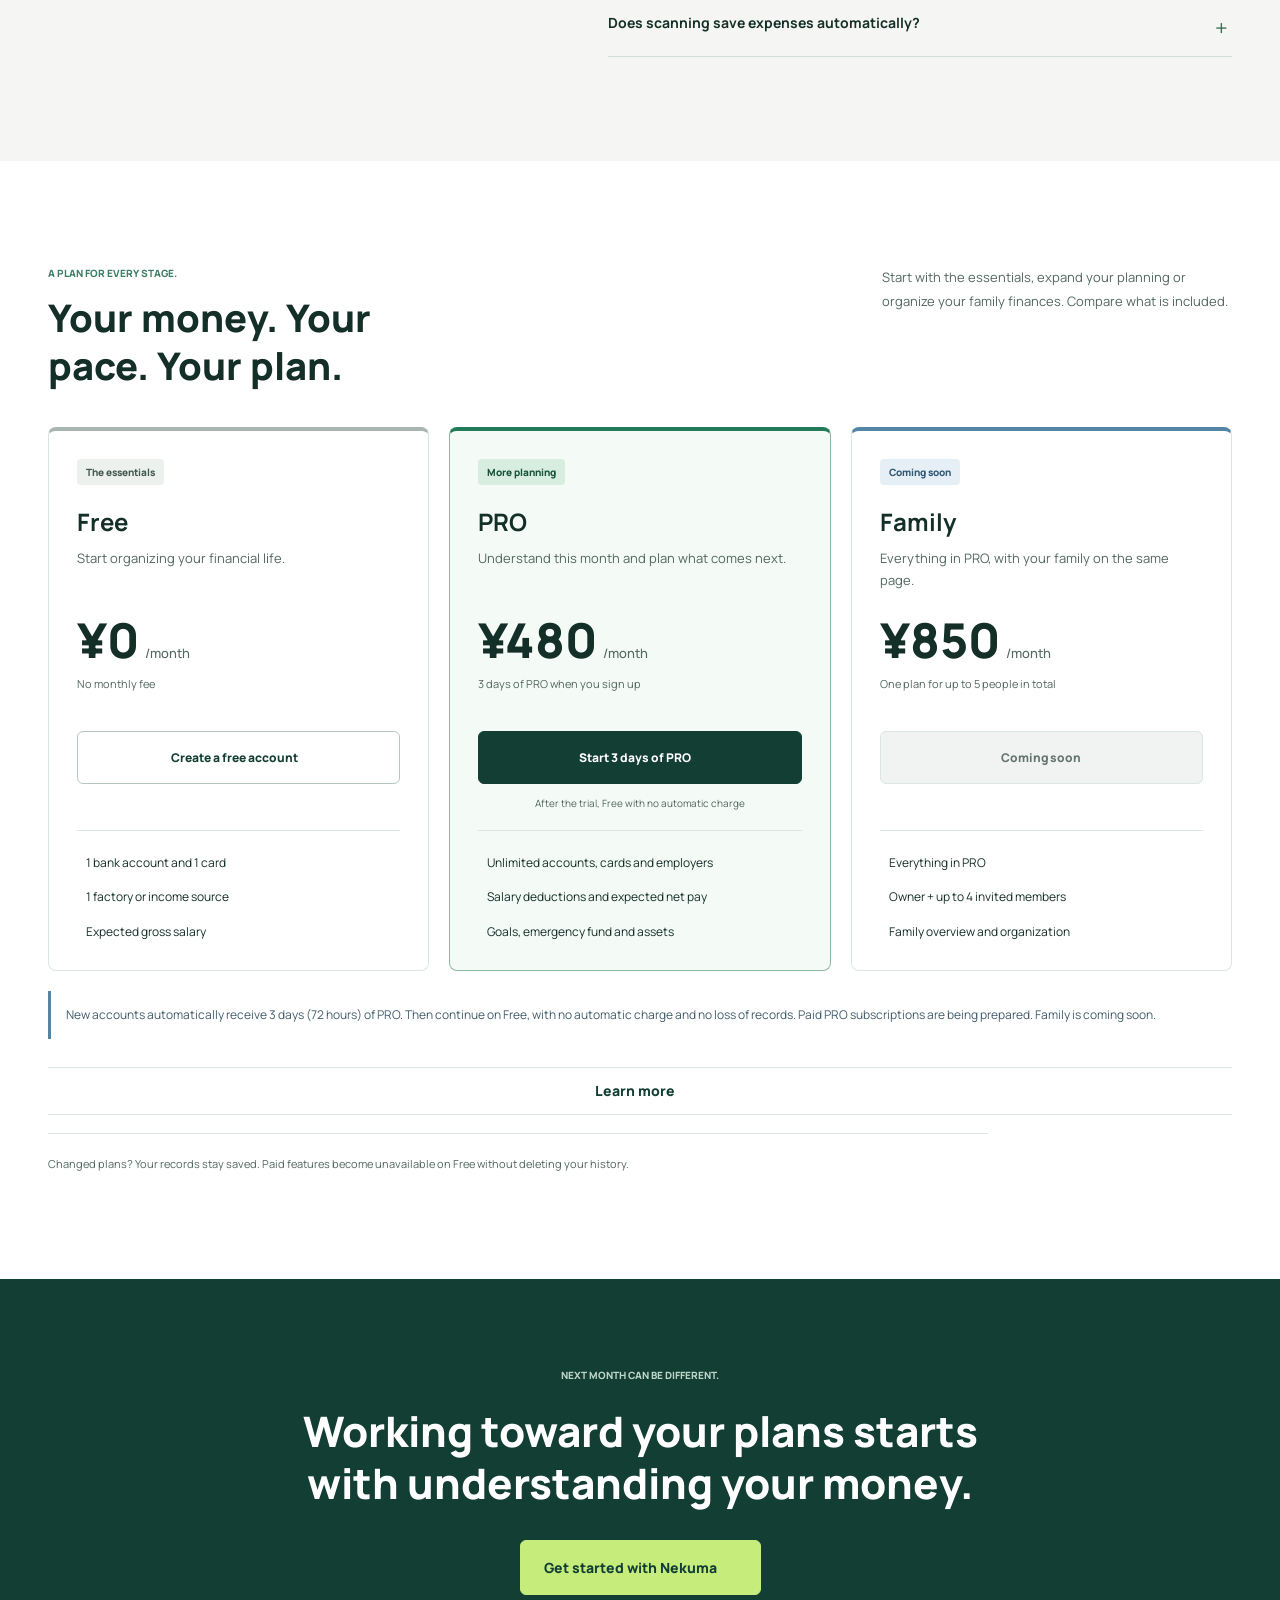
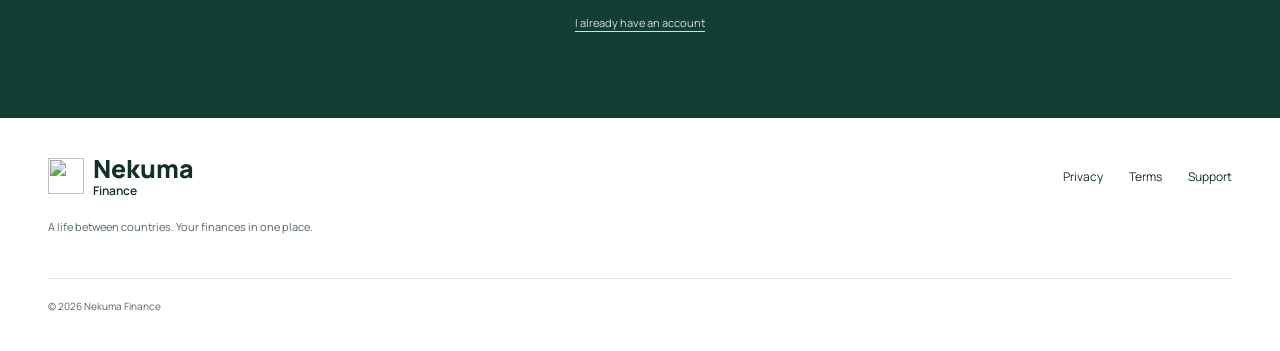
==== commit fc05b302: "Add usage guide page and improve currency cards readability" ====
--- a/outputs/finance-pwa/index.html
+++ b/outputs/finance-pwa/index.html
@@ -29,7 +29,7 @@
   <a class="skip-link" href="#conteudo" data-copy="skip">Ir para o conteúdo</a>
   <header class="site-header">
     <a class="brand" href="./index.html" aria-label="Nekuma Finance"><img src="./assets/nekuma-logo-192.png" width="42" height="42" alt="" /><span>Nekuma<span class="brand-finance">Finance</span></span></a>
-    <nav class="desktop-nav" aria-label="Principal"><a href="#experiencia" data-copy="navExperience">O aplicativo</a><a href="#recursos" data-copy="navFeatures">Por que Nekuma?</a><a href="#planos" data-copy="navPlans">Planos</a><a href="#perguntas" data-copy="navFaq">Dúvidas</a></nav>
+    <nav class="desktop-nav" aria-label="Principal"><a href="#experiencia" data-copy="navExperience">O aplicativo</a><a href="#recursos" data-copy="navFeatures">Por que Nekuma?</a><a href="#planos" data-copy="navPlans">Planos</a><a href="./como-usar.html">Como usar Nekuma Finance</a><a href="#perguntas" data-copy="navFaq">Dúvidas</a></nav>
     <div class="header-actions"><span id="home-language"></span><a class="login-link" href="./app.html?auth=login" data-copy="login">Entrar</a><a class="button button-small" href="./app.html?auth=signup"><span data-copy="start">Começar</span><i data-lucide="arrow-up-right" aria-hidden="true"></i></a></div>
   </header>
   <main id="conteudo">
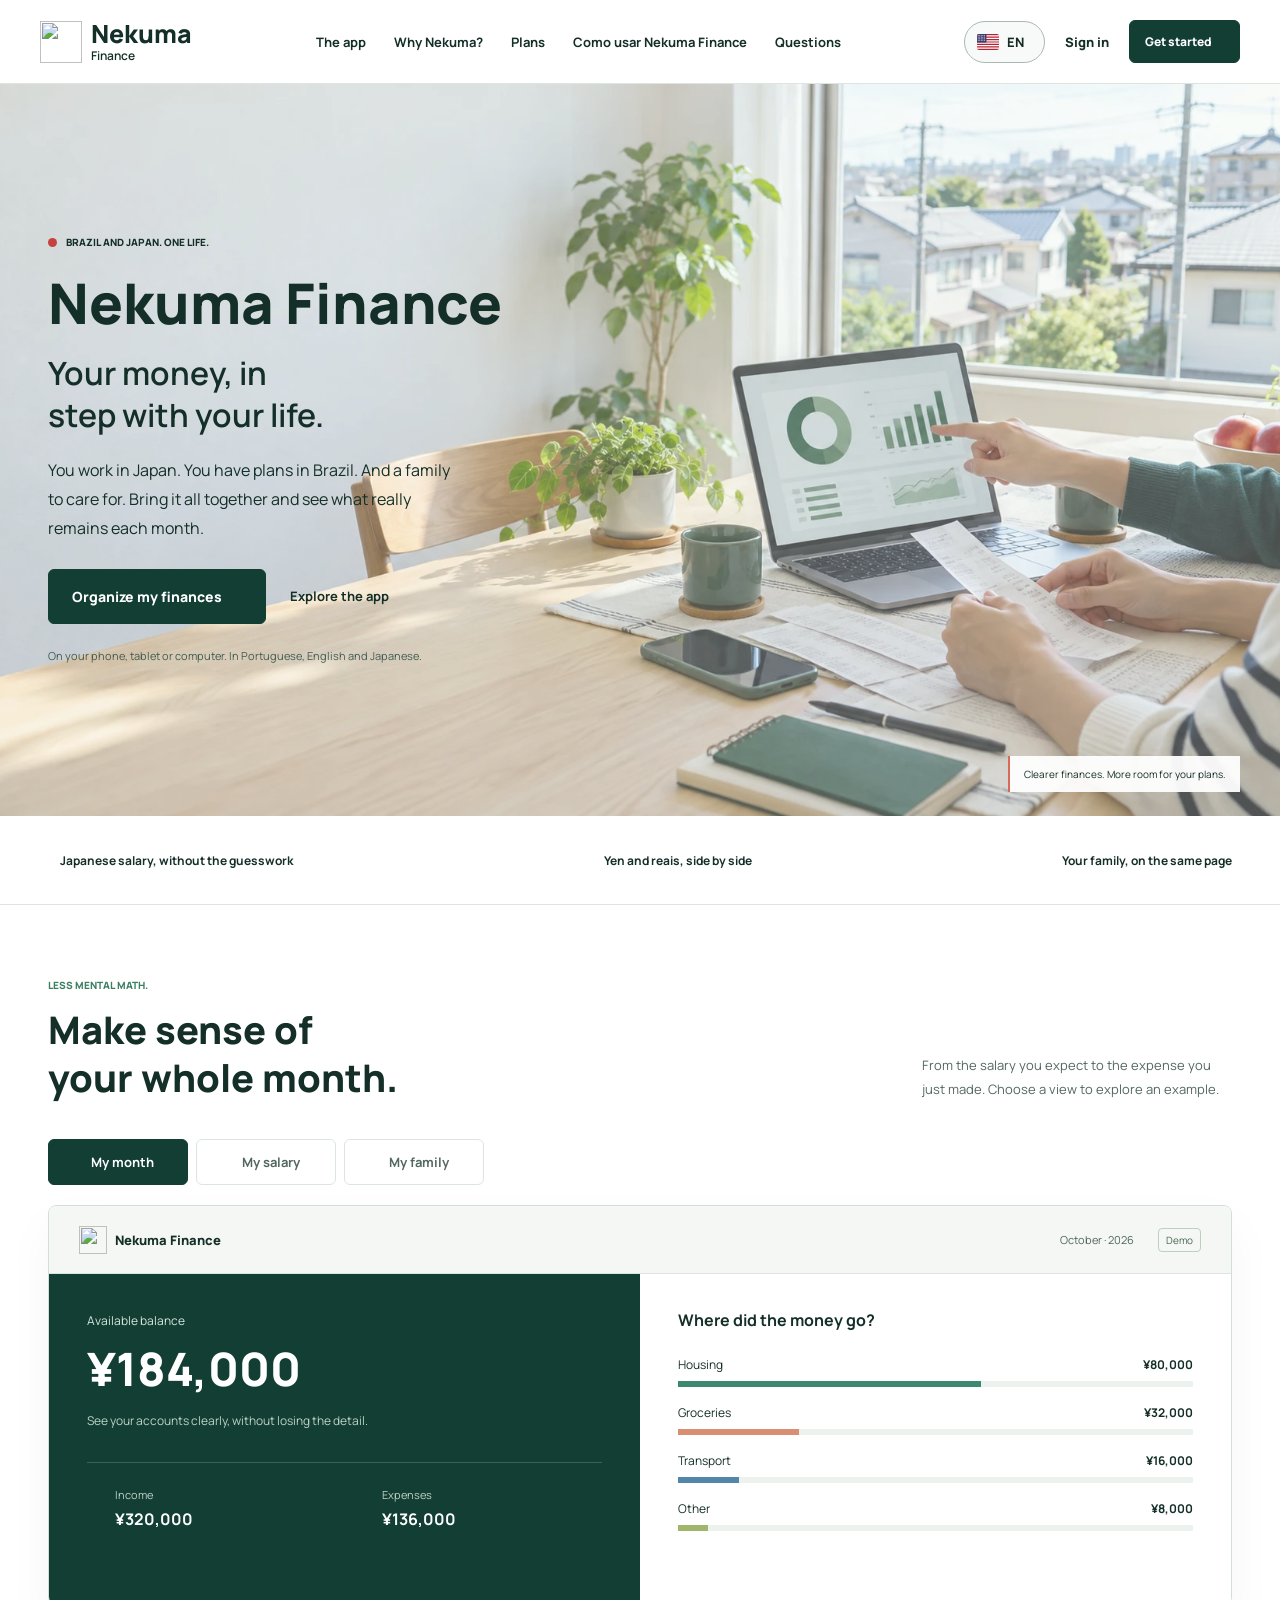
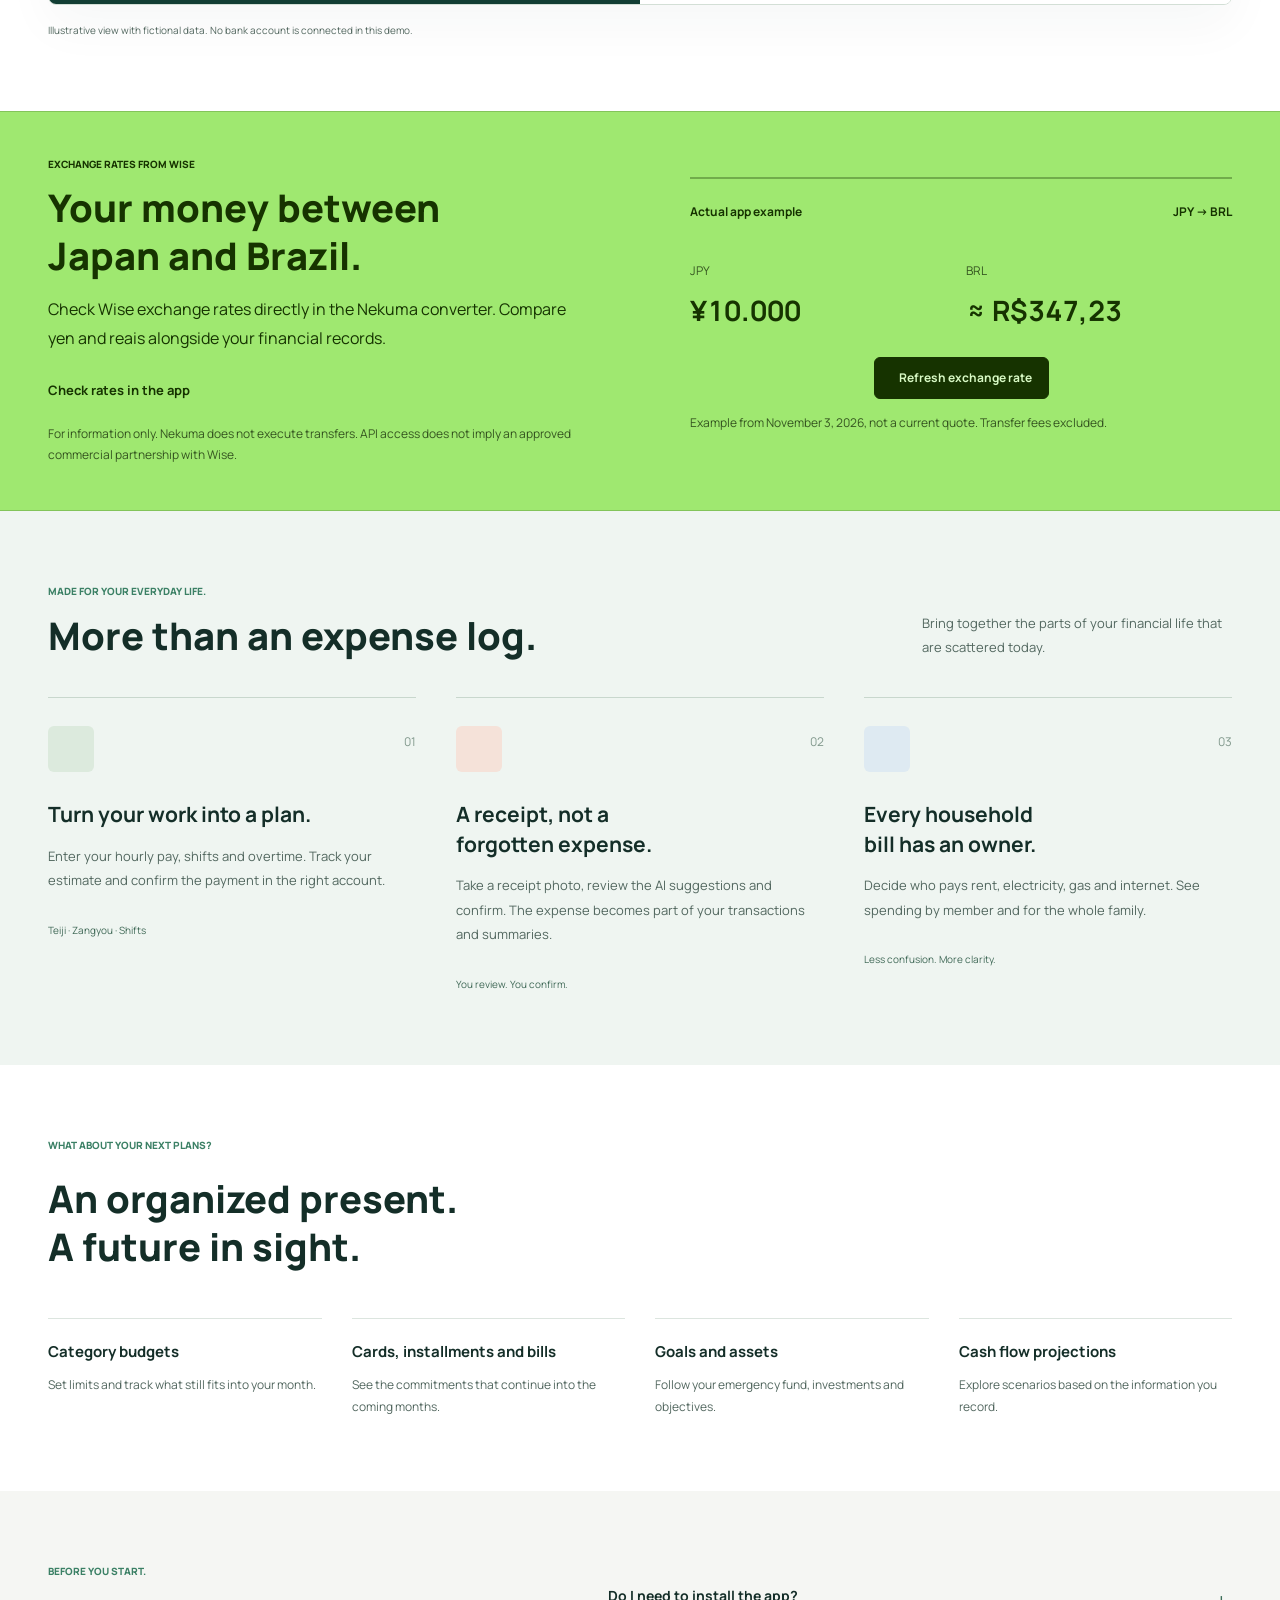
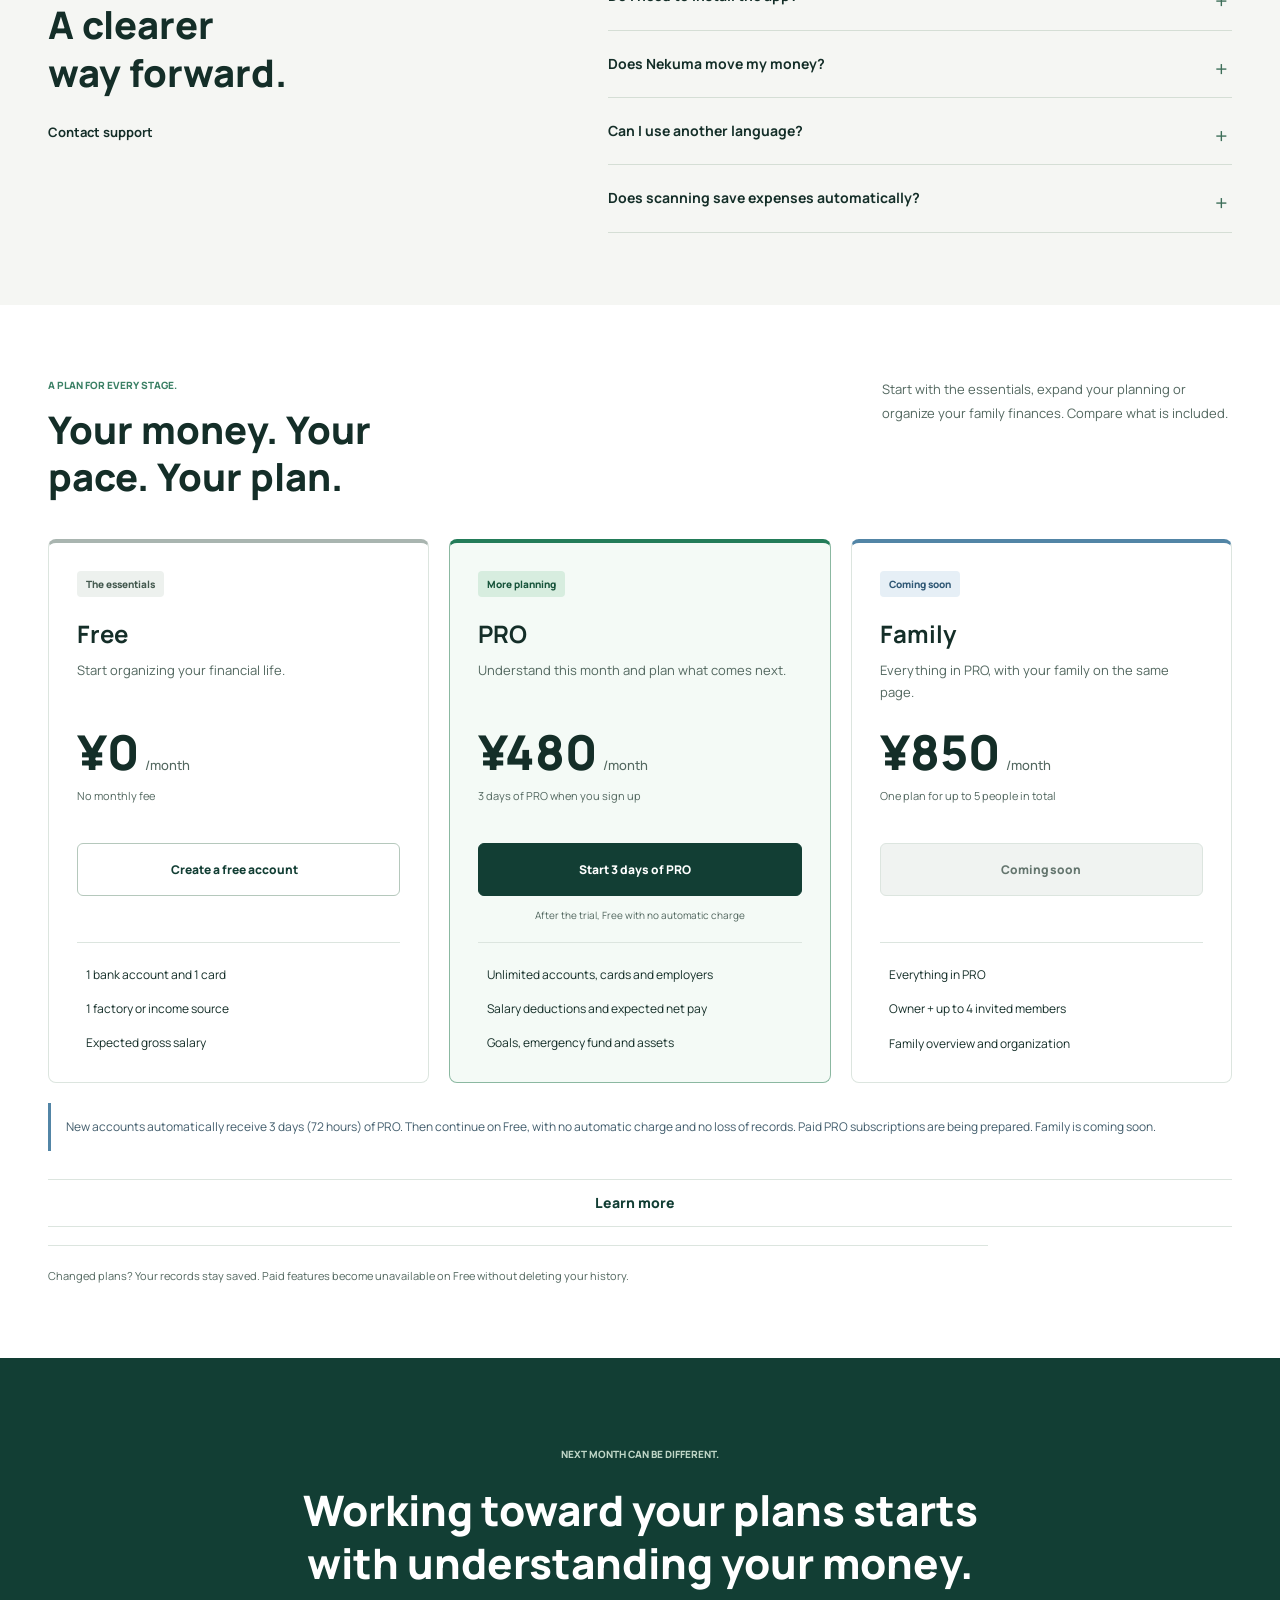
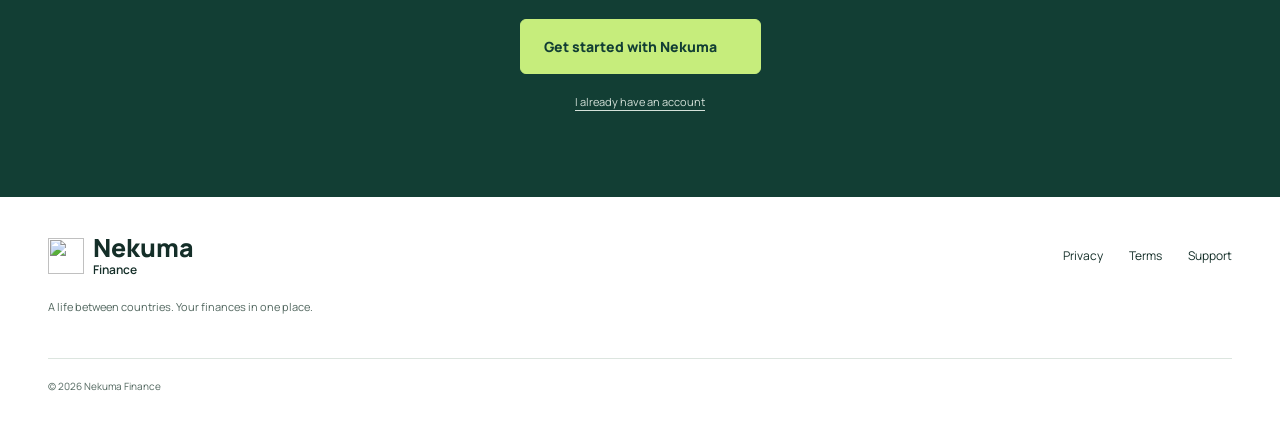
==== commit 12051583: "Add Wise homepage section with live exchange rate refresh" ====
--- a/outputs/finance-pwa/index.html
+++ b/outputs/finance-pwa/index.html
@@ -23,7 +23,7 @@
   <link rel="preconnect" href="https://fonts.googleapis.com" />
   <link rel="preconnect" href="https://fonts.gstatic.com" crossorigin />
   <link href="https://fonts.googleapis.com/css2?family=Manrope:wght@400;500;600;700;800&display=swap" rel="stylesheet" />
-  <link rel="stylesheet" href="./home.css?v=272" />
+  <link rel="stylesheet" href="./home.css?v=284" />
 </head>
 <body>
   <a class="skip-link" href="#conteudo" data-copy="skip">Ir para o conteúdo</a>
@@ -58,6 +58,11 @@
       <p class="demo-caption" data-copy="demoCaption">Visão ilustrativa com dados fictícios. Nenhuma conta bancária é conectada nesta demonstração.</p>
     </section>
 
+    <section class="wise-rate-band" aria-labelledby="wise-rate-title"><div class="wrap section wise-rate-layout">
+      <div class="wise-rate-copy"><p class="eyebrow" data-copy="wiseEyebrow">CÂMBIO COM DADOS DA WISE</p><h2 id="wise-rate-title" data-copy="wiseTitle">Seu dinheiro entre Japão e Brasil.</h2><p data-copy="wiseDescription">Consulte o câmbio com dados da Wise diretamente no conversor do Nekuma. Compare ienes e reais sem sair da sua organização financeira.</p><a class="text-link" href="./app.html?auth=login"><span data-copy="wiseCta">Consultar no aplicativo</span><i data-lucide="arrow-up-right" aria-hidden="true"></i></a><p class="wise-rate-disclaimer" data-copy="wiseDisclaimer">Consulta informativa. O Nekuma não executa transferências. O uso da API Wise não representa uma parceria comercial aprovada.</p></div>
+      <figure class="wise-rate-example"><figcaption><span data-copy="wiseExample">Consulta real no aplicativo</span><span>JPY → BRL</span></figcaption><div class="wise-rate-pair"><div><span>JPY</span><strong>¥10.000</strong></div><i data-lucide="arrow-right" aria-hidden="true"></i><div><span>BRL</span><strong data-wise-home-value>≈ R$347,23</strong></div></div><div class="wise-rate-refresh"><button type="button" data-wise-home-refresh><i data-lucide="refresh-cw" aria-hidden="true"></i><span>Atualizar cotação</span></button></div><p class="wise-rate-disclaimer" data-wise-home-status aria-live="polite">Exemplo consultado em 03/11/2026. Não é uma cotação atual: o câmbio varia e tarifas de transferência não estão incluídas.</p></figure>
+    </div></section>
+
     <section id="recursos" class="feature-band"><div class="wrap section"><div class="section-heading"><div><p class="eyebrow" data-copy="featuresEyebrow">FEITO PARA A SUA ROTINA.</p><h2 data-copy="featuresTitle">Não é só sobre anotar gastos.</h2></div><p data-copy="featuresDescription">É sobre juntar as partes da sua vida financeira que hoje ficam espalhadas.</p></div><div class="feature-grid"><article class="feature-item"><span class="feature-icon"><i data-lucide="calendar-clock" aria-hidden="true"></i></span><span class="feature-number">01</span><h3 data-copy="featureSalaryTitle">Seu trabalho vira planejamento.</h3><p data-copy="featureSalaryText">Cadastre salário por hora, turnos e horas extras. Acompanhe o previsto e confirme o recebido na conta certa.</p><span class="feature-tag">Teiji · Zangyou · Turnos</span></article><article class="feature-item"><span class="feature-icon coral"><i data-lucide="scan-line" aria-hidden="true"></i></span><span class="feature-number">02</span><h3 data-copy="featureScanTitle">O recibo não vira esquecimento.</h3><p data-copy="featureScanText">Fotografe o recibo, revise o que a IA identificou e confirme. O gasto passa a fazer parte dos lançamentos e resumos.</p><span class="feature-tag" data-copy="scanTag">Você revisa. Você confirma.</span></article><article class="feature-item"><span class="feature-icon blue"><i data-lucide="house" aria-hidden="true"></i></span><span class="feature-number">03</span><h3 data-copy="featureFamilyTitle">As contas da casa têm responsável.</h3><p data-copy="featureFamilyText">Defina quem paga aluguel, luz, gás e internet. Veja os gastos por membro e o total da família.</p><span class="feature-tag" data-copy="familyTag">Menos desencontro. Mais clareza.</span></article></div></div></section>
 
     <section class="possibilities section wrap"><p class="eyebrow" data-copy="moreEyebrow">E OS PLANOS QUE VÊM DEPOIS?</p><h2 data-copy="moreTitle">Seu presente organizado.<br />Seu futuro no radar.</h2><div class="possibility-list"><div><i data-lucide="chart-pie" aria-hidden="true"></i><h3 data-copy="budgetTitle">Orçamentos por categoria</h3><p data-copy="budgetText">Defina limites e acompanhe quanto ainda cabe no mês.</p></div><div><i data-lucide="credit-card" aria-hidden="true"></i><h3 data-copy="cardsTitle">Cartões, parcelas e faturas</h3><p data-copy="cardsText">Enxergue os compromissos que continuam nos próximos meses.</p></div><div><i data-lucide="goal" aria-hidden="true"></i><h3 data-copy="goalsTitle">Metas e patrimônio</h3><p data-copy="goalsText">Acompanhe sua reserva, seus investimentos e seus objetivos.</p></div><div><i data-lucide="chart-no-axes-combined" aria-hidden="true"></i><h3 data-copy="projectionTitle">Projeções de saldo</h3><p data-copy="projectionText">Simule cenários e planeje com base nas informações cadastradas.</p></div></div></section>
@@ -77,7 +82,7 @@
   <footer class="site-footer wrap"><div><a class="brand" href="./index.html"><img src="./assets/nekuma-logo-192.png" width="36" height="36" alt="" /><span>nekuma<span class="brand-finance">finance</span></span></a><p data-copy="footerTag">Uma vida entre países. Suas finanças no mesmo lugar.</p></div><nav aria-label="Informações legais"><a href="./privacy.html" data-copy="privacy">Privacidade</a><a href="./terms.html" data-copy="terms">Termos</a><a href="mailto:suporte@nekumafinance.app" data-copy="support">Suporte</a></nav><small>© 2026 Nekuma Finance</small></footer>
   <script src="./i18n.js?v=267"></script>
   <script src="./assets/vendor/lucide.min.js"></script>
-  <script src="./home.js?v=272" defer></script>
+  <script src="./home.js?v=283" defer></script>
   <dialog id="support-dialog" aria-labelledby="support-title">
     <button class="support-close" type="button" aria-label="Fechar / Close / 閉じる">×</button>
     <h2 id="support-title" data-copy="supportTitle">Fale com o Nekuma</h2>
--- a/outputs/finance-pwa/home.css
+++ b/outputs/finance-pwa/home.css
@@ -98,3 +98,35 @@
   .plan-comparison-table th[scope=row], .plan-comparison-table thead th:first-child { position: sticky; left: 0; z-index: 1; box-shadow: 1px 0 0 var(--line); }
   .comparison-value { flex-direction: column; gap: 3px; }
 }
+.wise-rate-band { --ink: #163300; --green: #163300; --muted: #355520; --line: #16330033; color: var(--ink); background: #9fe870; border-block: 1px solid var(--line); }
+.wise-rate-layout { display: grid; grid-template-columns: minmax(0, 1fr) minmax(0, .9fr); align-items: center; gap: 64px; }
+.wise-rate-band .wise-rate-layout { padding-block: 44px; gap: 40px; }
+.wise-rate-copy .eyebrow { margin-bottom: 12px; }
+.wise-rate-copy > .wise-rate-disclaimer { margin-bottom: 0; }
+.wise-rate-refresh { display: flex; justify-content: center; margin: 4px 0 14px; }
+.wise-rate-refresh button { display: inline-flex; align-items: center; justify-content: center; gap: 8px; min-height: 42px; padding: 9px 16px; border-radius: 6px; border: 1px solid #163300; background: #163300; color: #d8f9c4; font-size: 12px; font-weight: 700; }
+.wise-rate-refresh button:hover { background: #244b0b; }
+.wise-rate-refresh button:disabled { opacity: .65; cursor: progress; }
+.wise-rate-refresh svg { width: 16px; height: 16px; }
+@media(max-width:700px) { .wise-rate-band .wise-rate-layout { padding-block: 32px; gap: 24px; } }
+.wise-rate-copy h2 { max-width: 540px; }
+.wise-rate-copy > p:not(.eyebrow) { max-width: 530px; line-height: 1.8; }
+.wise-rate-copy .text-link { margin: 12px 0; }
+.wise-rate-disclaimer { color: var(--muted); font-size: 12px; line-height: 1.7; }
+.wise-rate-example { margin: 0; padding: 24px 0 0; border-top: 2px solid #16330055; min-width: 0; }
+.wise-rate-example figcaption { display: flex; justify-content: space-between; flex-wrap: wrap; gap: 12px; margin-bottom: 18px; font-size: 12px; font-weight: 700; }
+.wise-rate-pair { display: grid; grid-template-columns: minmax(0, 1fr) 22px minmax(0, 1.2fr); gap: 16px; align-items: center; padding: 24px 0; }
+.wise-rate-pair > div { display: grid; gap: 12px; min-width: 0; }
+.wise-rate-pair span { color: var(--muted); font-size: 12px; }
+.wise-rate-pair strong { font-size: 28px; font-variant-numeric: tabular-nums; overflow-wrap: anywhere; }
+.wise-rate-pair svg { width: 22px; height: 22px; color: #163300; }
+.wise-rate-band .text-link:hover { color: #294f10; }
+#wise-rate-title { scroll-margin-top: 150px; }
+@media (max-width: 700px) {
+  .wise-rate-layout { grid-template-columns: minmax(0, 1fr); gap: 28px; }
+  .wise-rate-pair { gap: 10px; grid-template-columns: minmax(0, 1fr) 20px minmax(0, 1.2fr); }
+  .wise-rate-pair strong { font-size: 23px; }
+}
+.section { padding-block: 72px; }
+@media(max-width:800px) { .section { padding-block: 52px; } }
+@media(max-width:520px) { .section { padding-block: 40px; } }
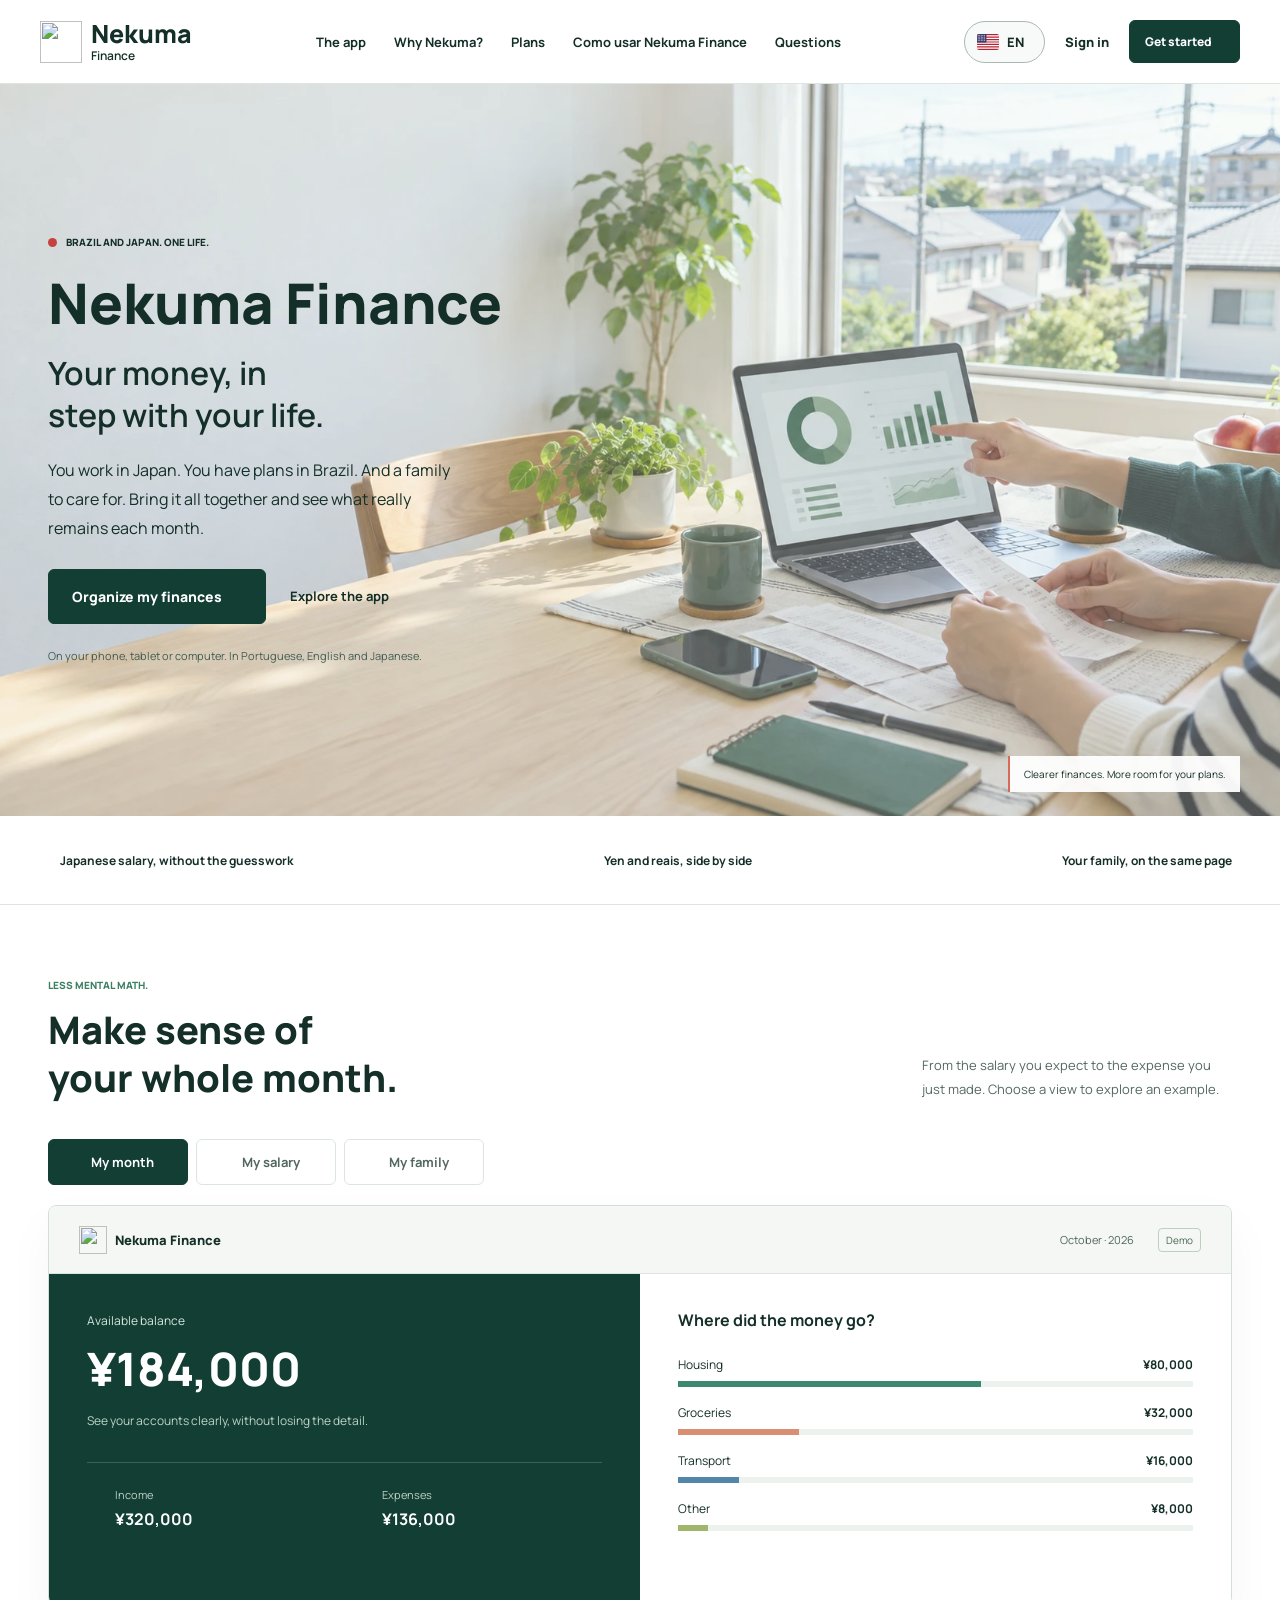
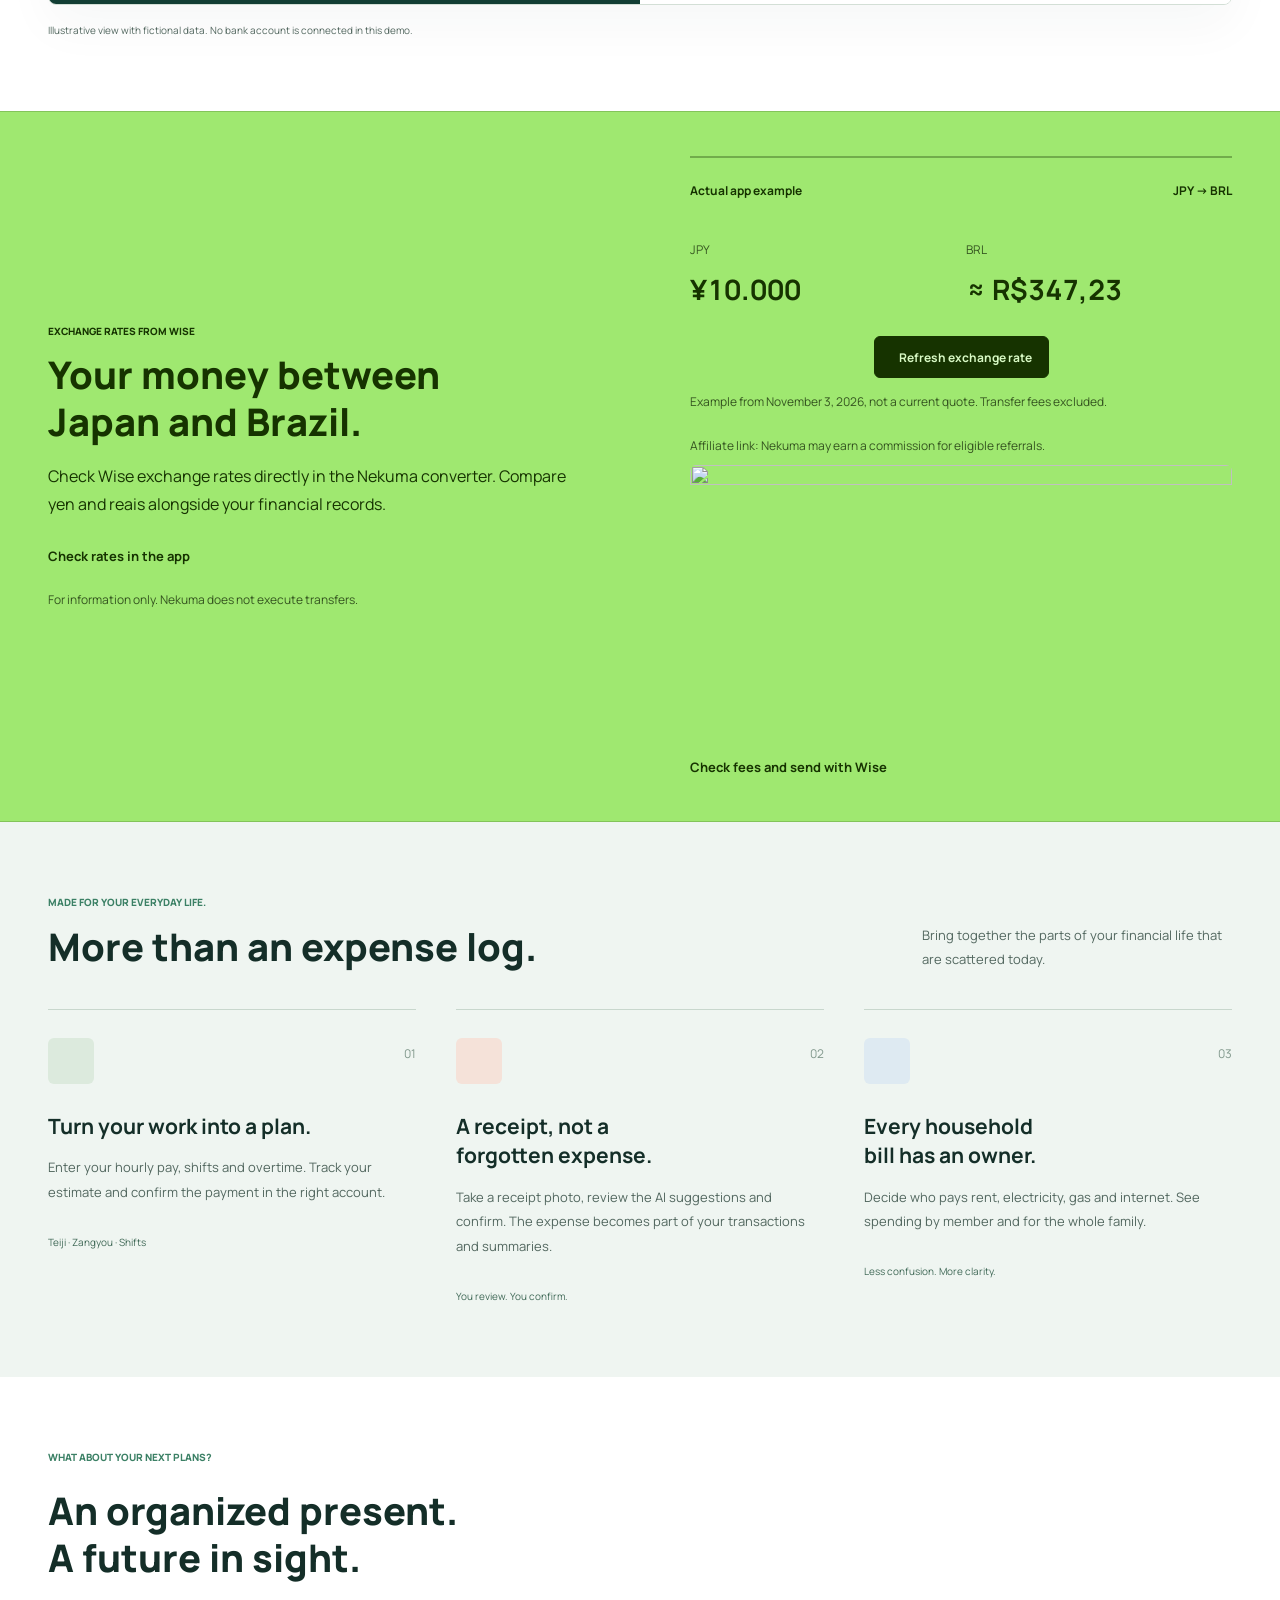
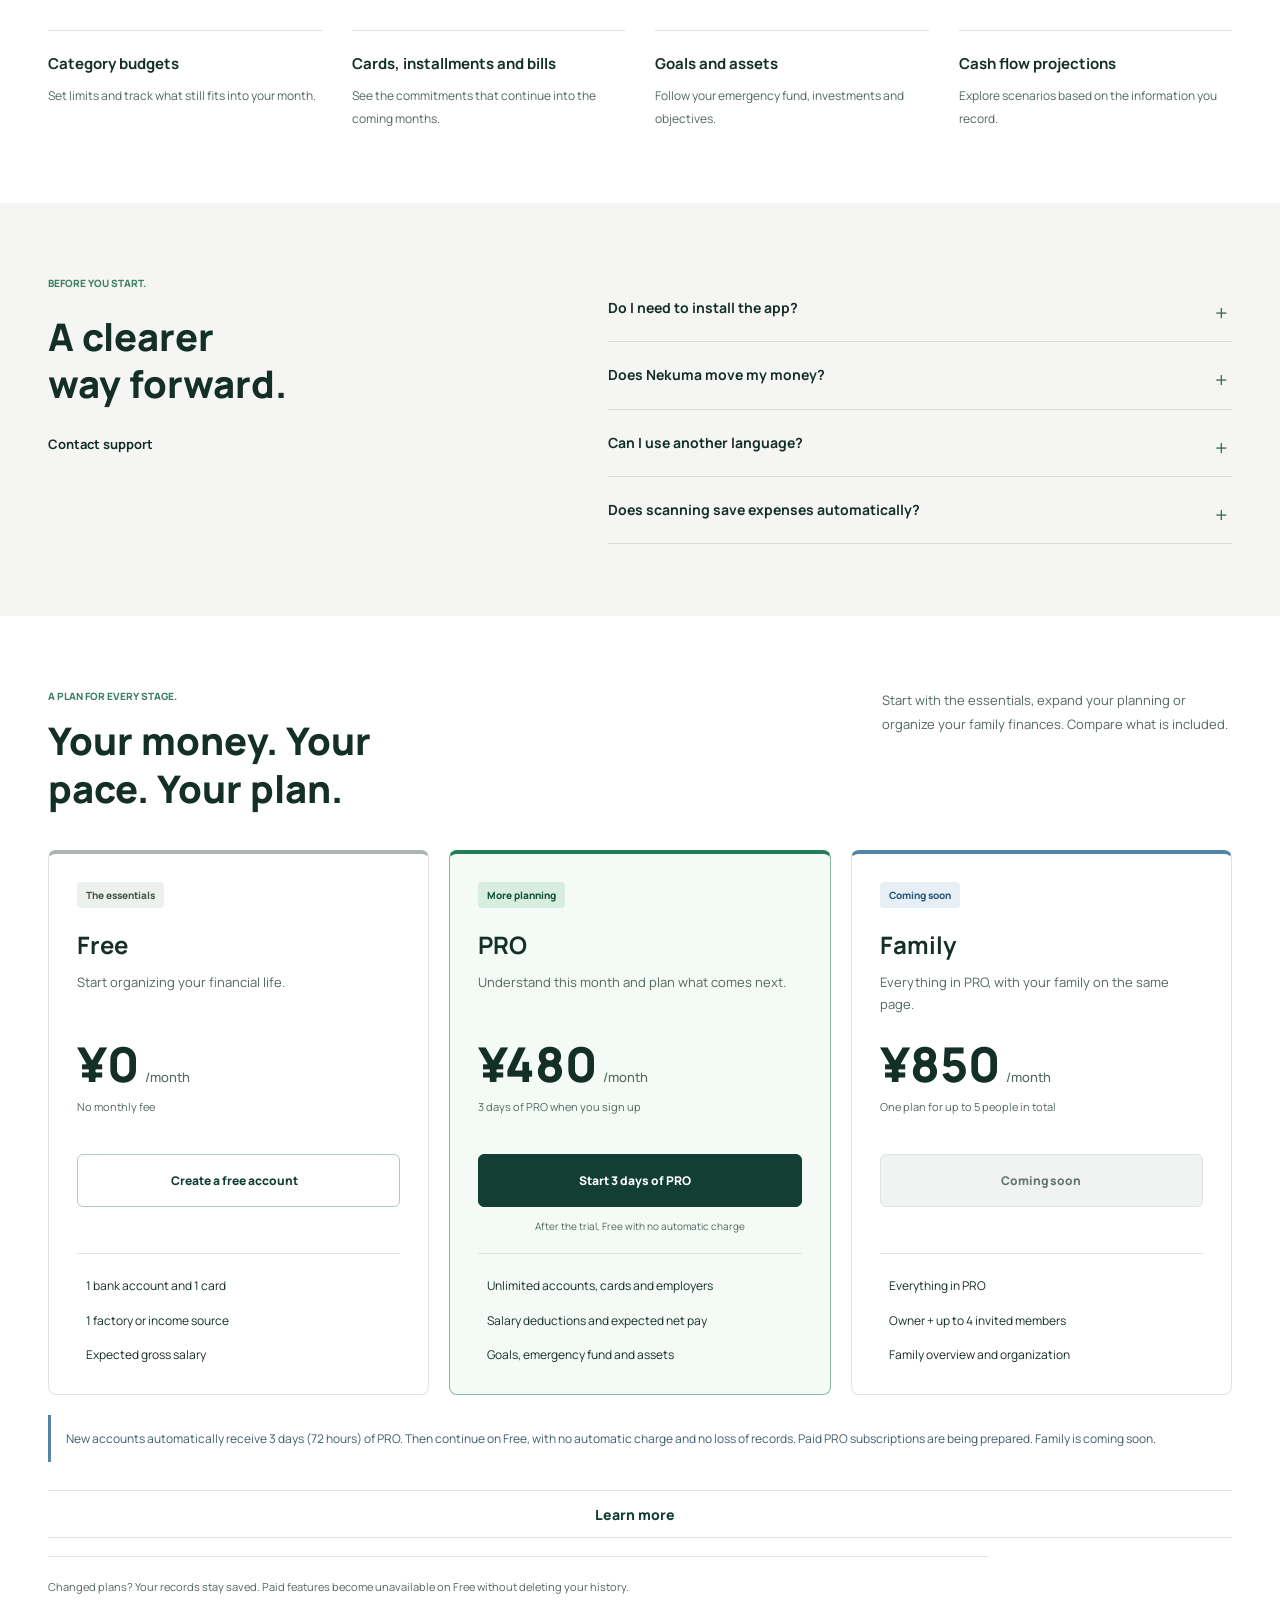
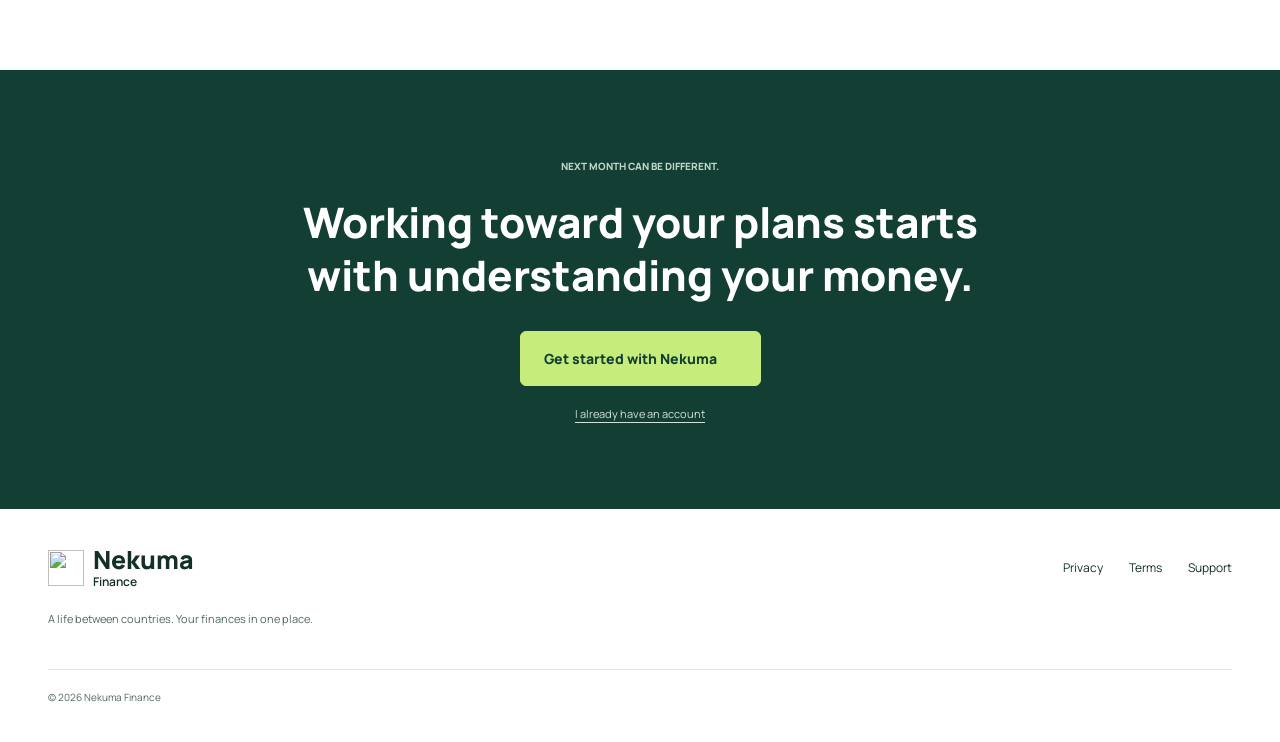
==== commit 78492c74: "Add Wise affiliate banner and transfer deeplink" ====
--- a/outputs/finance-pwa/index.html
+++ b/outputs/finance-pwa/index.html
@@ -23,7 +23,7 @@
   <link rel="preconnect" href="https://fonts.googleapis.com" />
   <link rel="preconnect" href="https://fonts.gstatic.com" crossorigin />
   <link href="https://fonts.googleapis.com/css2?family=Manrope:wght@400;500;600;700;800&display=swap" rel="stylesheet" />
-  <link rel="stylesheet" href="./home.css?v=284" />
+  <link rel="stylesheet" href="./home.css?v=287" />
 </head>
 <body>
   <a class="skip-link" href="#conteudo" data-copy="skip">Ir para o conteúdo</a>
@@ -59,8 +59,17 @@
     </section>
 
     <section class="wise-rate-band" aria-labelledby="wise-rate-title"><div class="wrap section wise-rate-layout">
-      <div class="wise-rate-copy"><p class="eyebrow" data-copy="wiseEyebrow">CÂMBIO COM DADOS DA WISE</p><h2 id="wise-rate-title" data-copy="wiseTitle">Seu dinheiro entre Japão e Brasil.</h2><p data-copy="wiseDescription">Consulte o câmbio com dados da Wise diretamente no conversor do Nekuma. Compare ienes e reais sem sair da sua organização financeira.</p><a class="text-link" href="./app.html?auth=login"><span data-copy="wiseCta">Consultar no aplicativo</span><i data-lucide="arrow-up-right" aria-hidden="true"></i></a><p class="wise-rate-disclaimer" data-copy="wiseDisclaimer">Consulta informativa. O Nekuma não executa transferências. O uso da API Wise não representa uma parceria comercial aprovada.</p></div>
+      <div class="wise-rate-copy"><p class="eyebrow" data-copy="wiseEyebrow">CÂMBIO COM DADOS DA WISE</p><h2 id="wise-rate-title" data-copy="wiseTitle">Seu dinheiro entre Japão e Brasil.</h2><p data-copy="wiseDescription">Consulte o câmbio com dados da Wise diretamente no conversor do Nekuma. Compare ienes e reais sem sair da sua organização financeira.</p><a class="text-link" href="./app.html?auth=login"><span data-copy="wiseCta">Consultar no aplicativo</span><i data-lucide="arrow-up-right" aria-hidden="true"></i></a><p class="wise-rate-disclaimer" data-copy="wiseDisclaimer">Consulta informativa. O Nekuma não executa transferências.</p></div>
+      <div class="wise-rate-details">
       <figure class="wise-rate-example"><figcaption><span data-copy="wiseExample">Consulta real no aplicativo</span><span>JPY → BRL</span></figcaption><div class="wise-rate-pair"><div><span>JPY</span><strong>¥10.000</strong></div><i data-lucide="arrow-right" aria-hidden="true"></i><div><span>BRL</span><strong data-wise-home-value>≈ R$347,23</strong></div></div><div class="wise-rate-refresh"><button type="button" data-wise-home-refresh><i data-lucide="refresh-cw" aria-hidden="true"></i><span>Atualizar cotação</span></button></div><p class="wise-rate-disclaimer" data-wise-home-status aria-live="polite">Exemplo consultado em 03/11/2026. Não é uma cotação atual: o câmbio varia e tarifas de transferência não estão incluídas.</p></figure>
+        <div class="wise-affiliate">
+          <p id="wise-affiliate-disclosure" class="wise-rate-disclaimer" data-copy="wiseAffiliateDisclosure">Link de afiliado: o Nekuma pode receber comissão por indicações elegíveis.</p>
+          <a class="wise-affiliate-link" href="https://wise.prf.hn/click/camref:1110lSIKz/destination:https%3A%2F%2Fwise.com%2Fjp%2Fsend-money%2F" target="_blank" rel="sponsored noopener" aria-describedby="wise-affiliate-disclosure">
+            <img src="https://wise-creative.prf.hn/source/camref:1110lSIKz/creativeref:1101l107663" width="1200" height="628" loading="lazy" decoding="async" alt="" />
+            <span class="text-link"><span data-copy="wiseAffiliateCta">Ver taxas e enviar com a Wise</span><i data-lucide="arrow-up-right" aria-hidden="true"></i></span>
+          </a>
+        </div>
+      </div>
     </div></section>
 
     <section id="recursos" class="feature-band"><div class="wrap section"><div class="section-heading"><div><p class="eyebrow" data-copy="featuresEyebrow">FEITO PARA A SUA ROTINA.</p><h2 data-copy="featuresTitle">Não é só sobre anotar gastos.</h2></div><p data-copy="featuresDescription">É sobre juntar as partes da sua vida financeira que hoje ficam espalhadas.</p></div><div class="feature-grid"><article class="feature-item"><span class="feature-icon"><i data-lucide="calendar-clock" aria-hidden="true"></i></span><span class="feature-number">01</span><h3 data-copy="featureSalaryTitle">Seu trabalho vira planejamento.</h3><p data-copy="featureSalaryText">Cadastre salário por hora, turnos e horas extras. Acompanhe o previsto e confirme o recebido na conta certa.</p><span class="feature-tag">Teiji · Zangyou · Turnos</span></article><article class="feature-item"><span class="feature-icon coral"><i data-lucide="scan-line" aria-hidden="true"></i></span><span class="feature-number">02</span><h3 data-copy="featureScanTitle">O recibo não vira esquecimento.</h3><p data-copy="featureScanText">Fotografe o recibo, revise o que a IA identificou e confirme. O gasto passa a fazer parte dos lançamentos e resumos.</p><span class="feature-tag" data-copy="scanTag">Você revisa. Você confirma.</span></article><article class="feature-item"><span class="feature-icon blue"><i data-lucide="house" aria-hidden="true"></i></span><span class="feature-number">03</span><h3 data-copy="featureFamilyTitle">As contas da casa têm responsável.</h3><p data-copy="featureFamilyText">Defina quem paga aluguel, luz, gás e internet. Veja os gastos por membro e o total da família.</p><span class="feature-tag" data-copy="familyTag">Menos desencontro. Mais clareza.</span></article></div></div></section>
@@ -82,7 +91,7 @@
   <footer class="site-footer wrap"><div><a class="brand" href="./index.html"><img src="./assets/nekuma-logo-192.png" width="36" height="36" alt="" /><span>nekuma<span class="brand-finance">finance</span></span></a><p data-copy="footerTag">Uma vida entre países. Suas finanças no mesmo lugar.</p></div><nav aria-label="Informações legais"><a href="./privacy.html" data-copy="privacy">Privacidade</a><a href="./terms.html" data-copy="terms">Termos</a><a href="mailto:suporte@nekumafinance.app" data-copy="support">Suporte</a></nav><small>© 2026 Nekuma Finance</small></footer>
   <script src="./i18n.js?v=267"></script>
   <script src="./assets/vendor/lucide.min.js"></script>
-  <script src="./home.js?v=283" defer></script>
+  <script src="./home.js?v=287" defer></script>
   <dialog id="support-dialog" aria-labelledby="support-title">
     <button class="support-close" type="button" aria-label="Fechar / Close / 閉じる">×</button>
     <h2 id="support-title" data-copy="supportTitle">Fale com o Nekuma</h2>
--- a/outputs/finance-pwa/home.css
+++ b/outputs/finance-pwa/home.css
@@ -113,6 +113,13 @@
 .wise-rate-copy > p:not(.eyebrow) { max-width: 530px; line-height: 1.8; }
 .wise-rate-copy .text-link { margin: 12px 0; }
 .wise-rate-disclaimer { color: var(--muted); font-size: 12px; line-height: 1.7; }
+.wise-rate-details { min-width: 0; }
+.wise-affiliate { margin-top: 24px; }
+.wise-affiliate > p { margin: 0 0 8px; }
+.wise-affiliate-link { display: block; border-radius: 6px; }
+.wise-affiliate-link img { display: block; width: 100%; height: auto; aspect-ratio: 1200 / 628; border-radius: 6px; }
+.wise-affiliate-link .text-link { margin-top: 10px; }
+.wise-affiliate-link:hover .text-link { text-decoration: underline; }
 .wise-rate-example { margin: 0; padding: 24px 0 0; border-top: 2px solid #16330055; min-width: 0; }
 .wise-rate-example figcaption { display: flex; justify-content: space-between; flex-wrap: wrap; gap: 12px; margin-bottom: 18px; font-size: 12px; font-weight: 700; }
 .wise-rate-pair { display: grid; grid-template-columns: minmax(0, 1fr) 22px minmax(0, 1.2fr); gap: 16px; align-items: center; padding: 24px 0; }
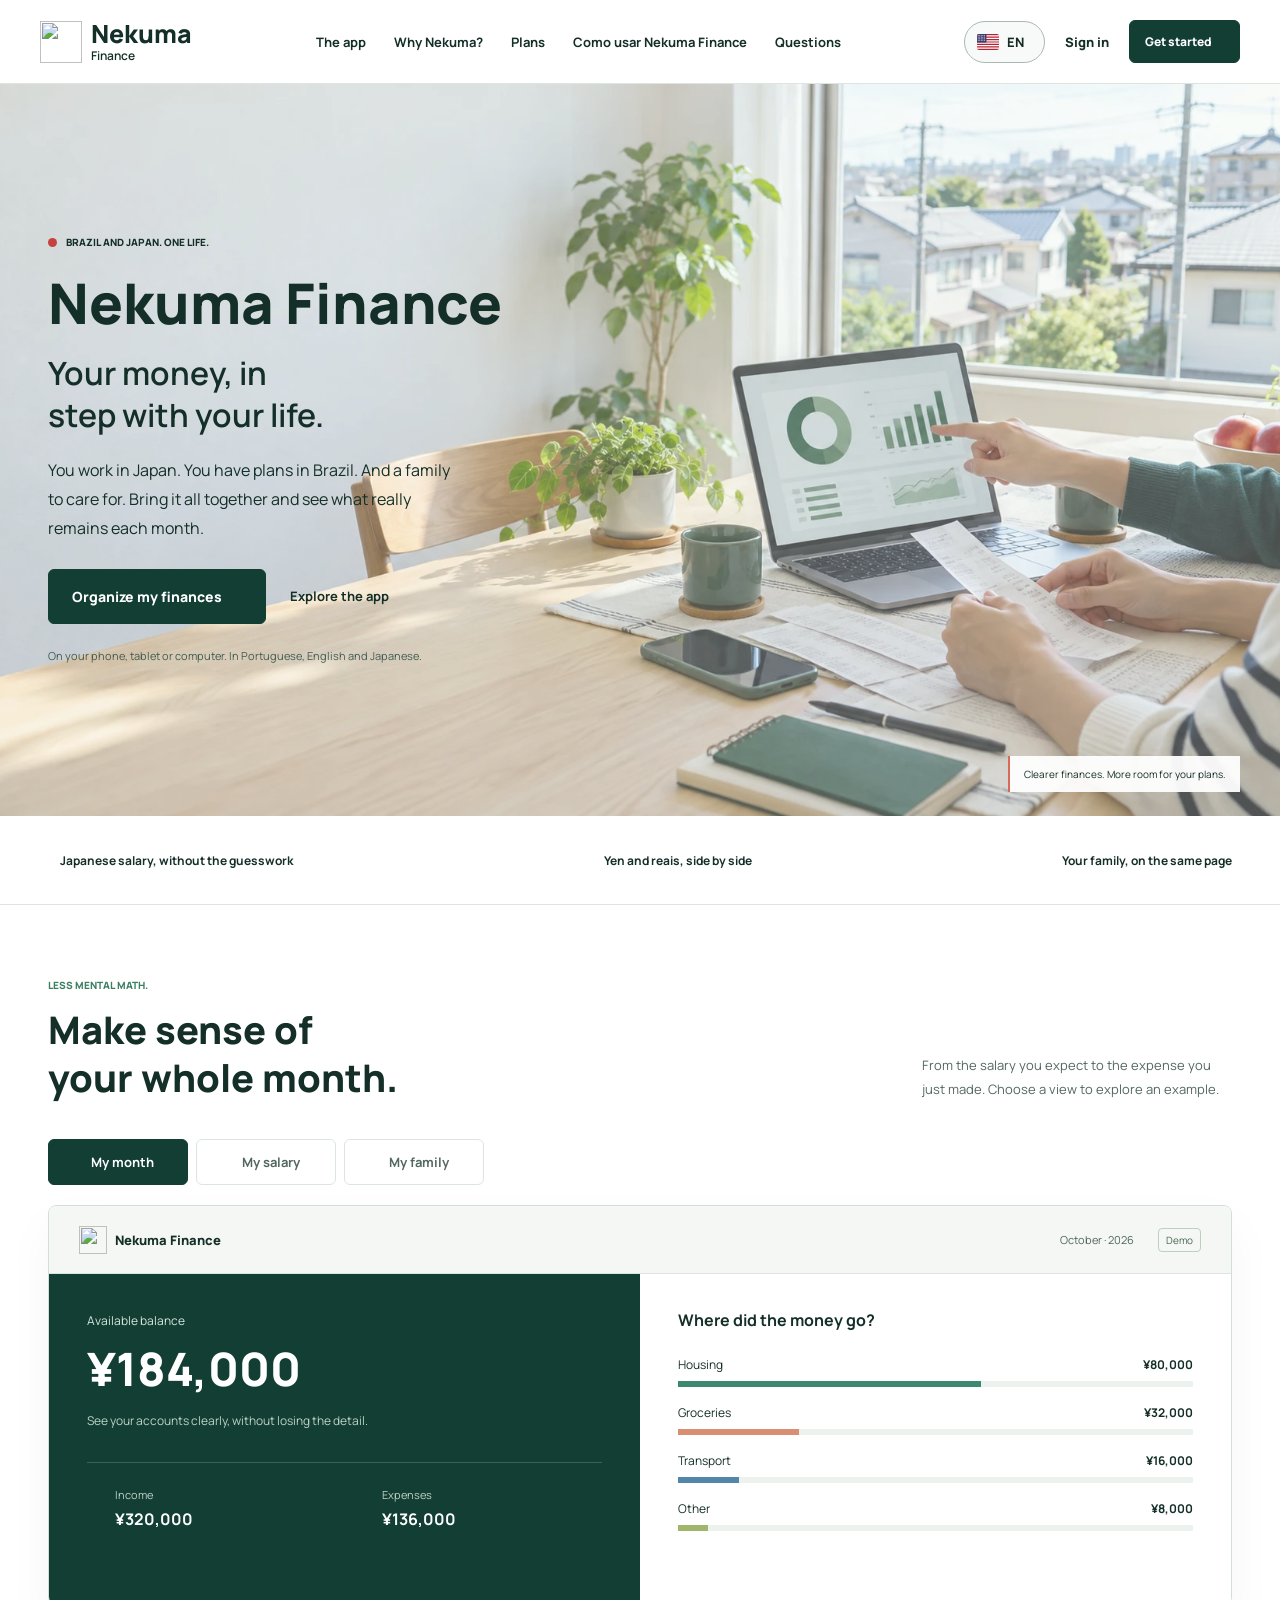
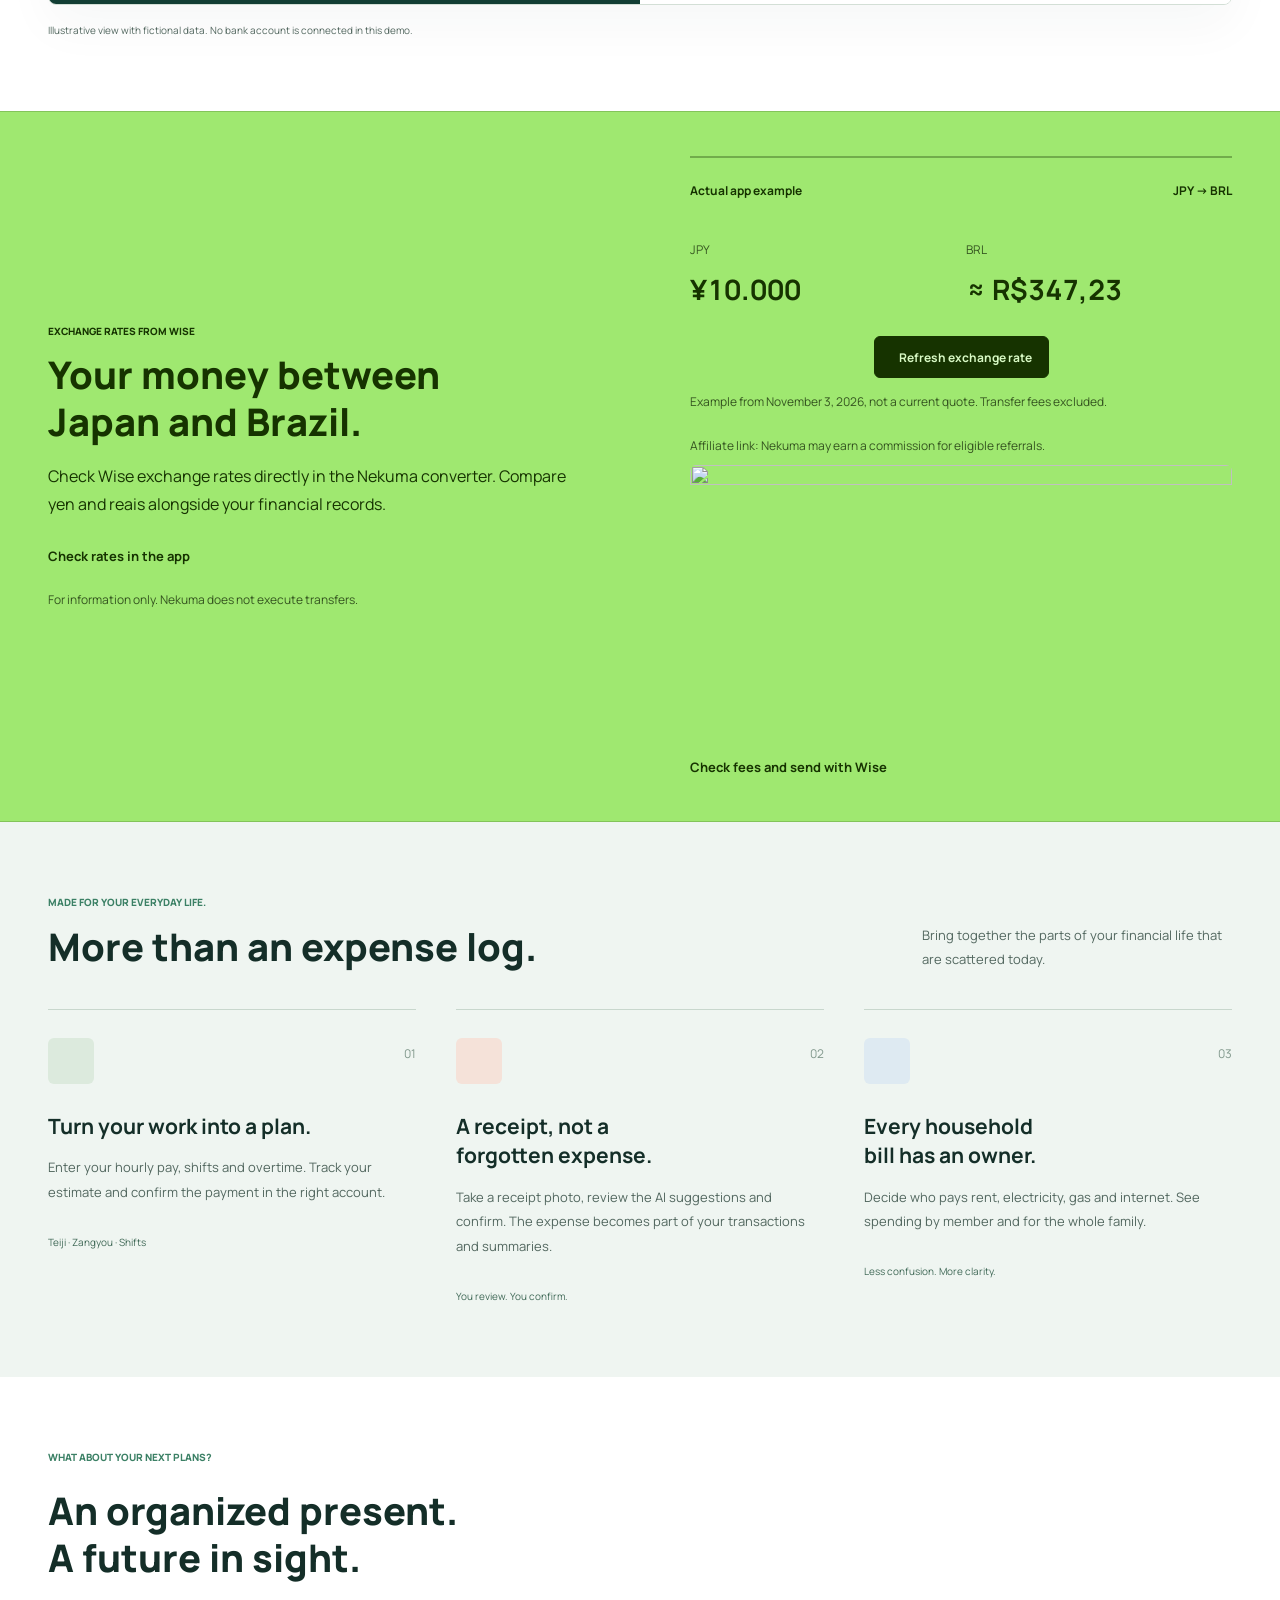
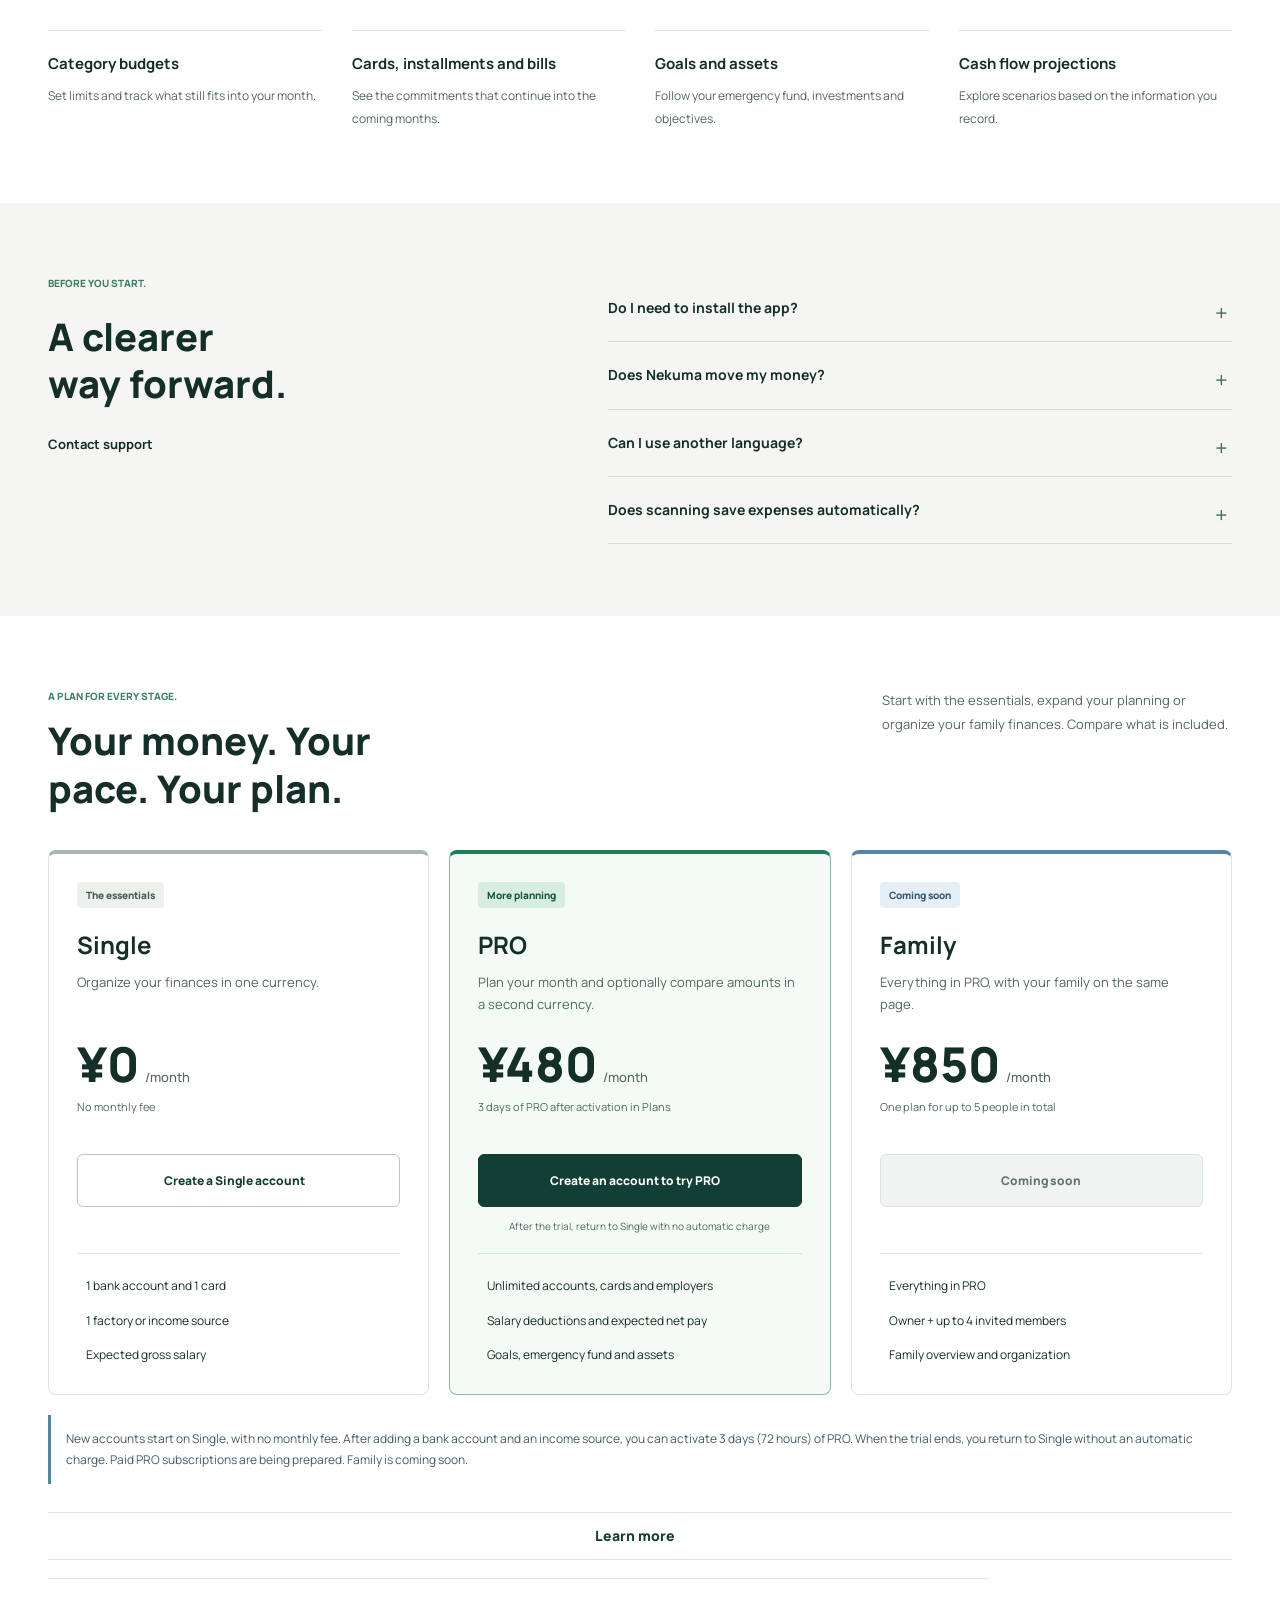
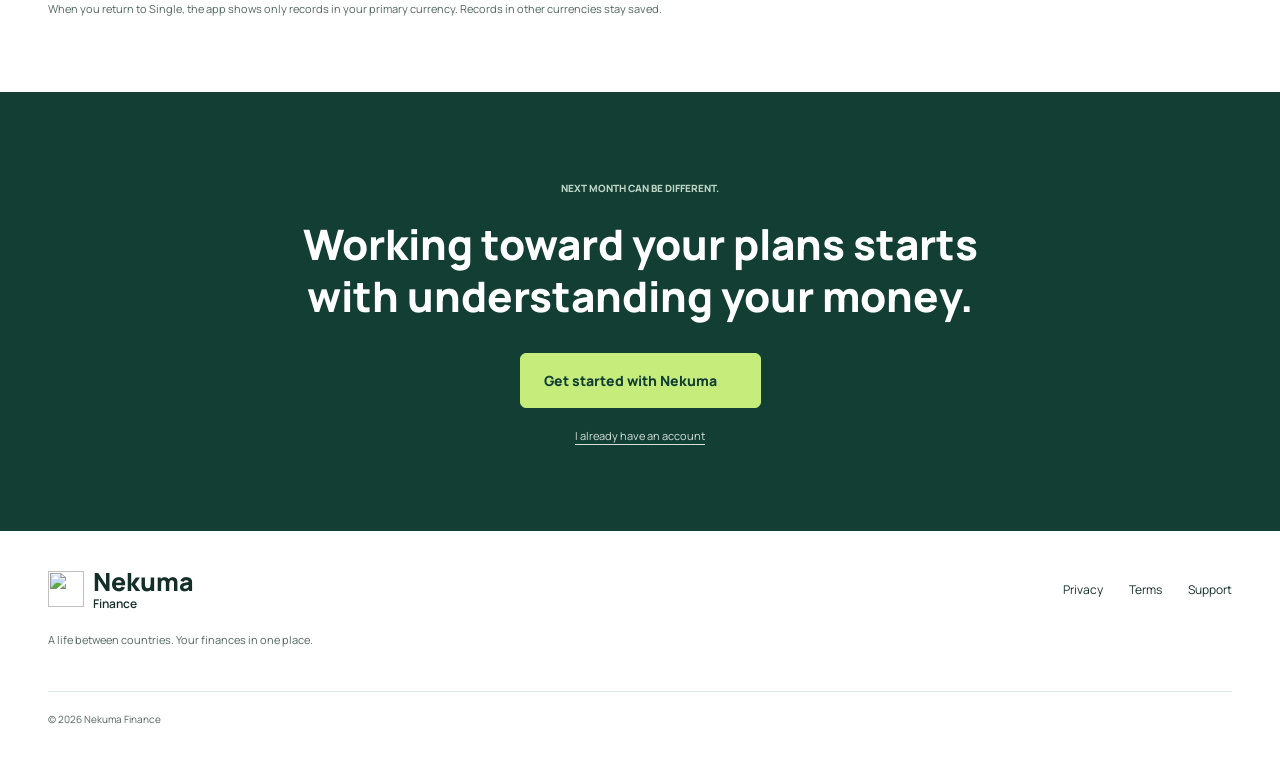
==== commit 63ed60d3: "Launch Single onboarding and opt-in PRO trial" ====
--- a/outputs/finance-pwa/index.html
+++ b/outputs/finance-pwa/index.html
@@ -81,17 +81,17 @@
     <section id="planos" class="section wrap pricing-comparison" aria-labelledby="pricing-title">
       <div class="section-heading"><div><p class="eyebrow" data-copy="pricingEyebrow">UM PLANO PARA CADA MOMENTO.</p><h2 id="pricing-title" data-copy="pricingTitle">Seu dinheiro. Seu ritmo.<br />Seu plano.</h2></div><p data-copy="pricingDescription">Comece pelo essencial, amplie seu planejamento ou organize a vida financeira da família. Compare o que está incluído.</p></div>
       <div id="home-plan-cards" class="home-plan-grid"></div>
-      <p class="pricing-availability" data-copy="pricingAvailability">Ao criar sua conta, você recebe automaticamente 3 dias (72 horas) de PRO. Depois, continua no Grátis, sem cobrança automática e sem perder seus registros. A assinatura paga do PRO está em preparação. Plano Família em breve.</p>
+      <p class="pricing-availability" data-copy="pricingAvailability">Novas contas começam no Single, sem mensalidade. Depois de cadastrar uma conta bancária e uma fonte de renda, você pode ativar 3 dias (72 horas) de PRO. Ao vencer, volta ao Single sem cobrança automática. A assinatura paga do PRO está em preparação. Plano Família em breve.</p>
       <div id="home-plan-comparison"></div>
-      <p class="pricing-preservation" data-copy="pricingPreservation">Mudou de plano? Seus registros continuam salvos. Recursos exclusivos ficam indisponíveis no Grátis, sem apagar seu histórico.</p>
-      <noscript><p>Grátis: ¥0. Novos cadastros recebem automaticamente 3 dias de PRO, sem cobrança automática. PRO: ¥480/mês, assinatura paga em preparação. Família: em breve. <a href="./app.html?auth=signup">Criar conta</a>.</p></noscript>
+      <p class="pricing-preservation" data-copy="pricingPreservation">Ao voltar ao Single, o app mostra só os registros na moeda principal. Os registros das outras moedas continuam salvos.</p>
+      <noscript><p>Single: ¥0, uma moeda principal. Após cadastrar uma conta bancária e uma fonte de renda, novas contas podem ativar 3 dias de PRO sem cobrança automática. PRO: ¥480/mês, assinatura paga em preparação. Família: em breve. <a href="./app.html?auth=signup">Criar conta</a>.</p></noscript>
     </section>
     <section id="comecar" class="final-band"><div class="wrap final-inner"><p class="eyebrow" data-copy="finalEyebrow">O PRÓXIMO MÊS PODE SER DIFERENTE.</p><h2 data-copy="finalTitle">Trabalhar por seus planos começa com enxergar seu dinheiro.</h2><a class="button button-light" href="./app.html?auth=signup"><span data-copy="finalCta">Começar no Nekuma</span><i data-lucide="arrow-up-right" aria-hidden="true"></i></a><a class="final-login" href="./app.html?auth=login" data-copy="alreadyAccount">Já tenho uma conta</a></div></section>
   </main>
   <footer class="site-footer wrap"><div><a class="brand" href="./index.html"><img src="./assets/nekuma-logo-192.png" width="36" height="36" alt="" /><span>nekuma<span class="brand-finance">finance</span></span></a><p data-copy="footerTag">Uma vida entre países. Suas finanças no mesmo lugar.</p></div><nav aria-label="Informações legais"><a href="./privacy.html" data-copy="privacy">Privacidade</a><a href="./terms.html" data-copy="terms">Termos</a><a href="mailto:suporte@nekumafinance.app" data-copy="support">Suporte</a></nav><small>© 2026 Nekuma Finance</small></footer>
   <script src="./i18n.js?v=267"></script>
   <script src="./assets/vendor/lucide.min.js"></script>
-  <script src="./home.js?v=287" defer></script>
+  <script src="./home.js?v=300" defer></script>
   <dialog id="support-dialog" aria-labelledby="support-title">
     <button class="support-close" type="button" aria-label="Fechar / Close / 閉じる">×</button>
     <h2 id="support-title" data-copy="supportTitle">Fale com o Nekuma</h2>
